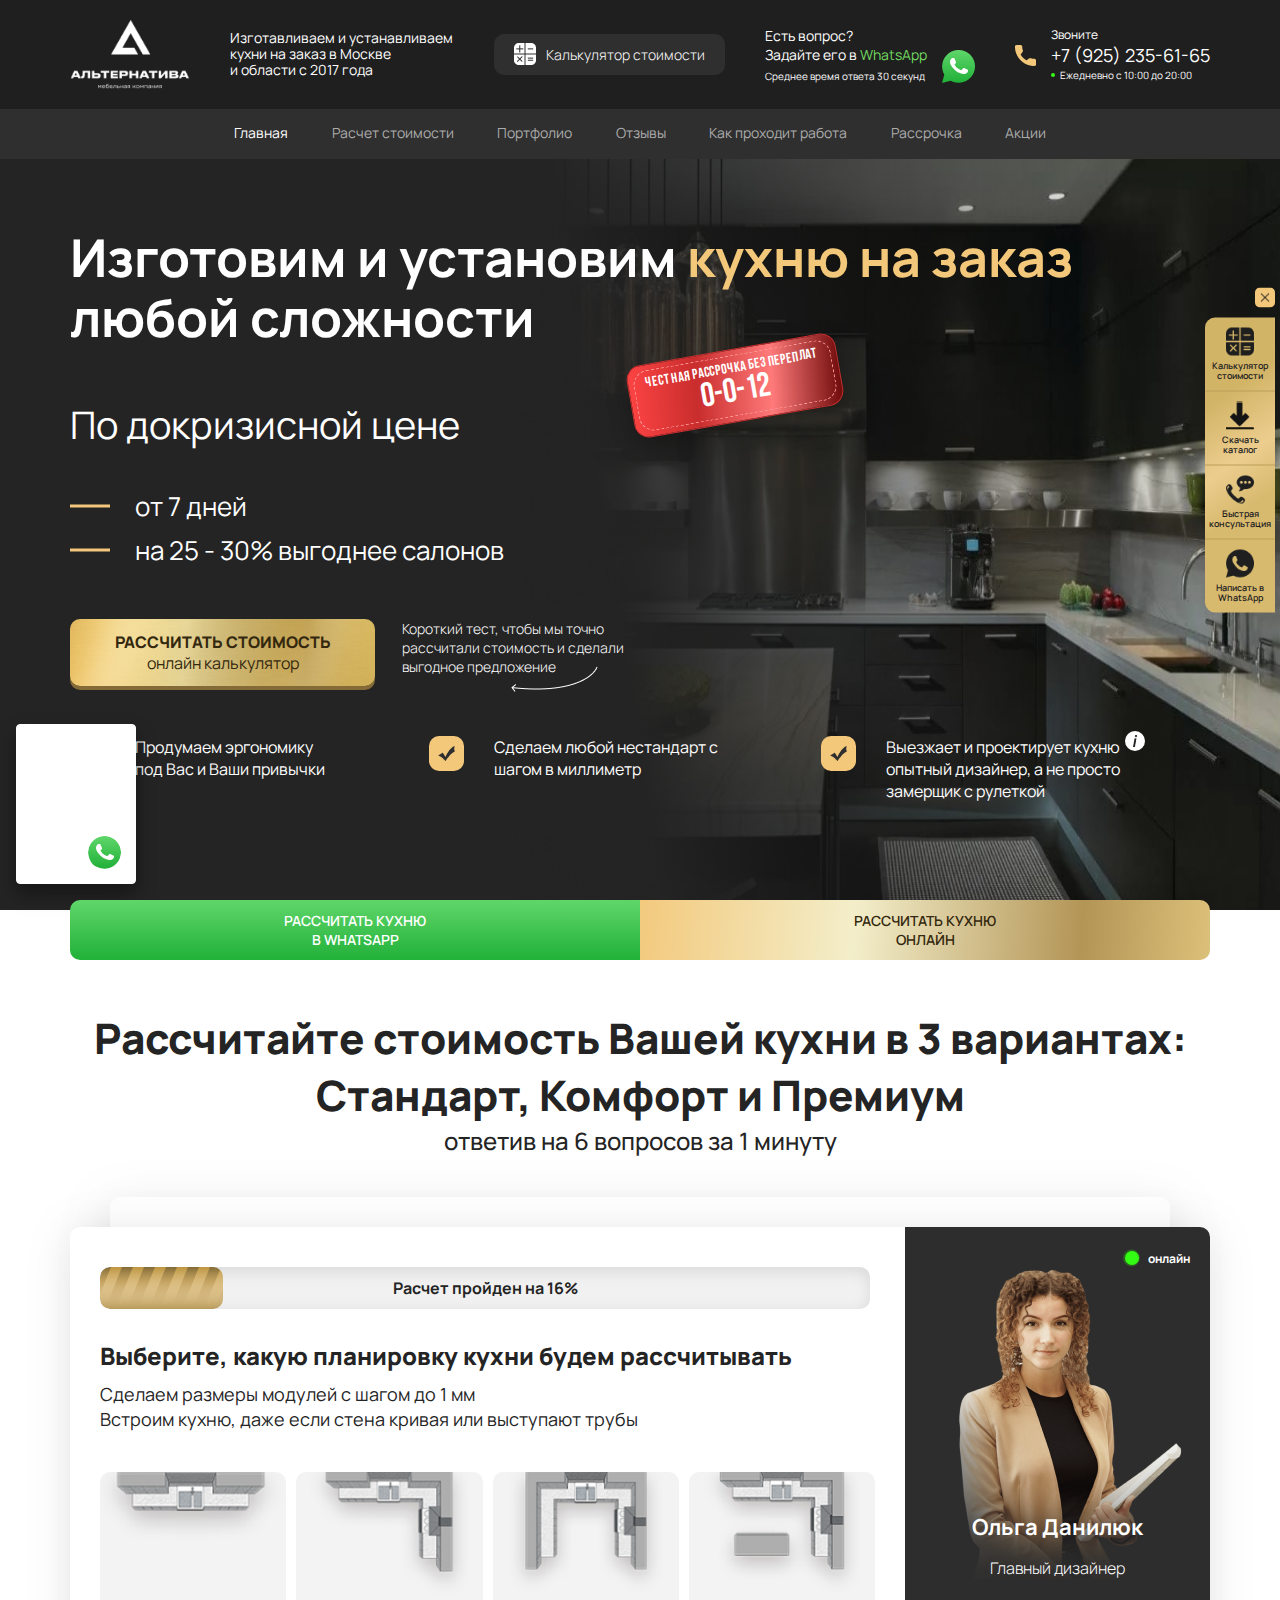
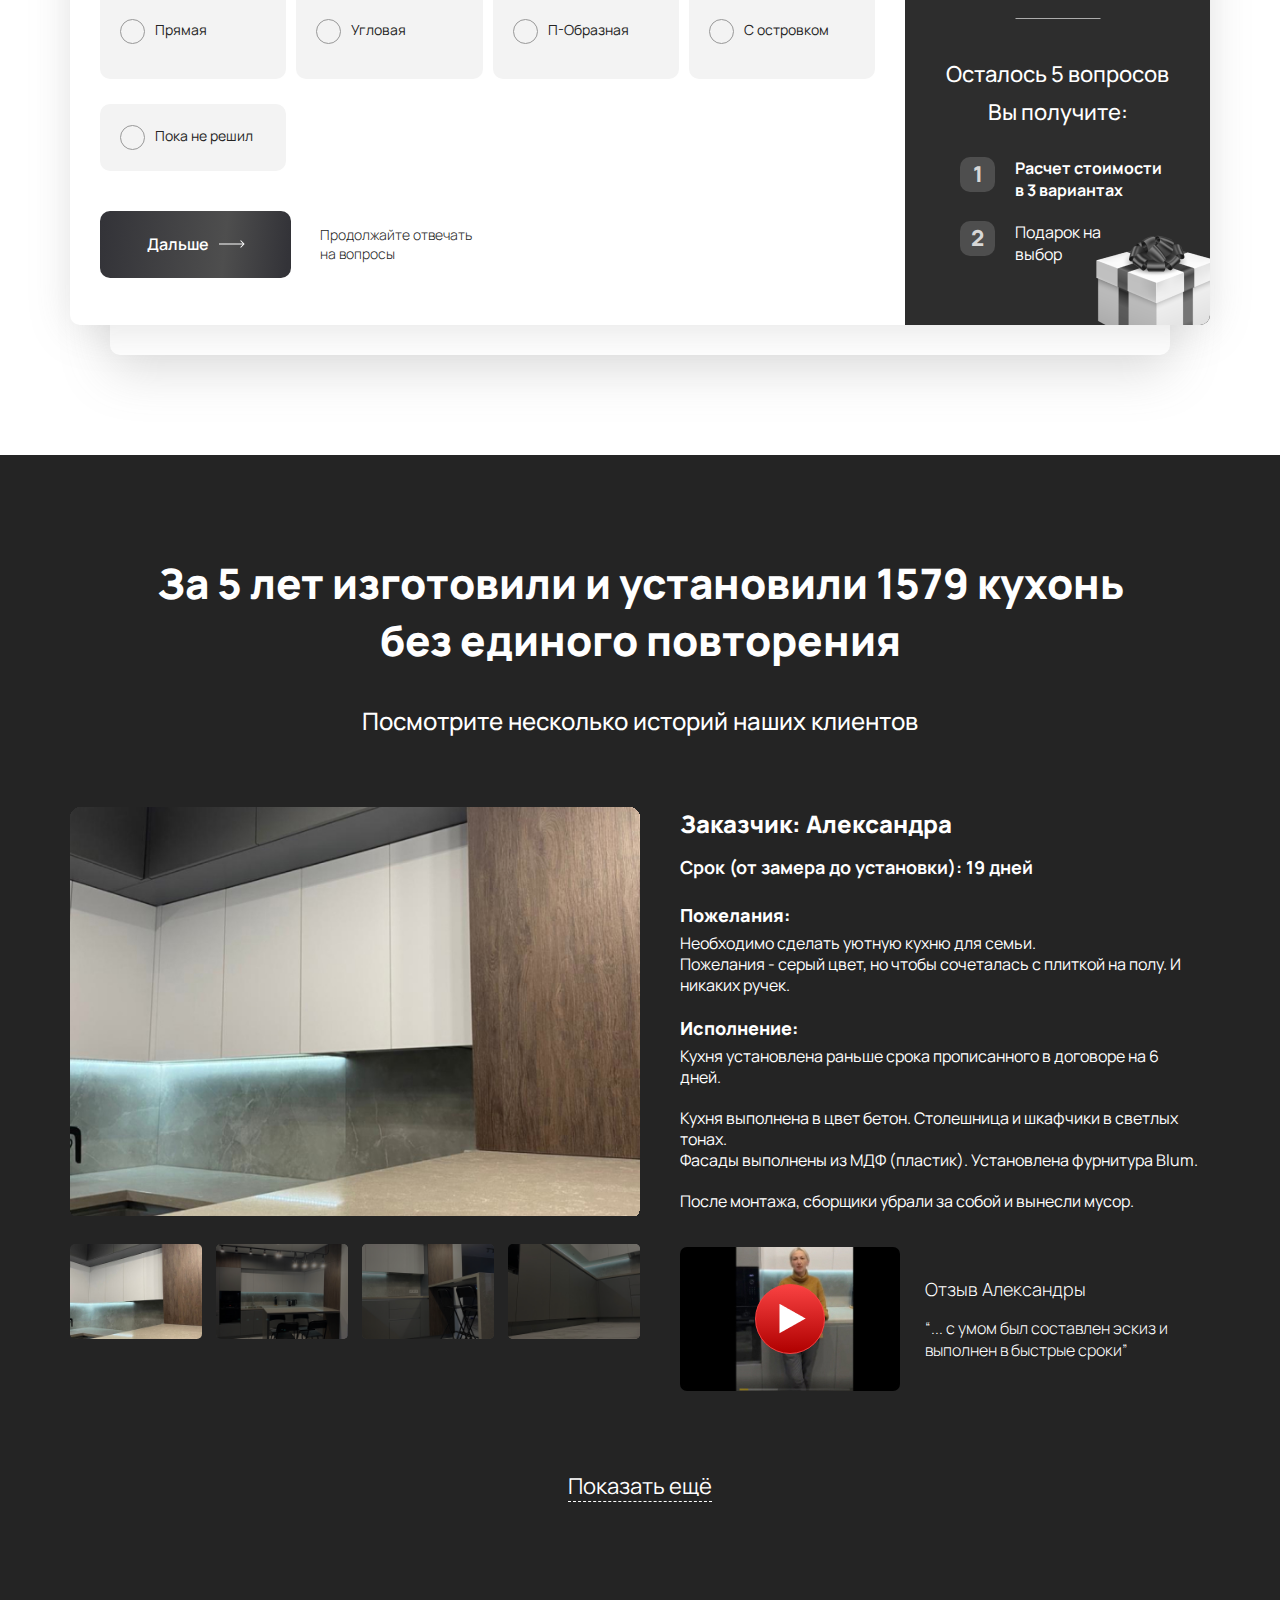
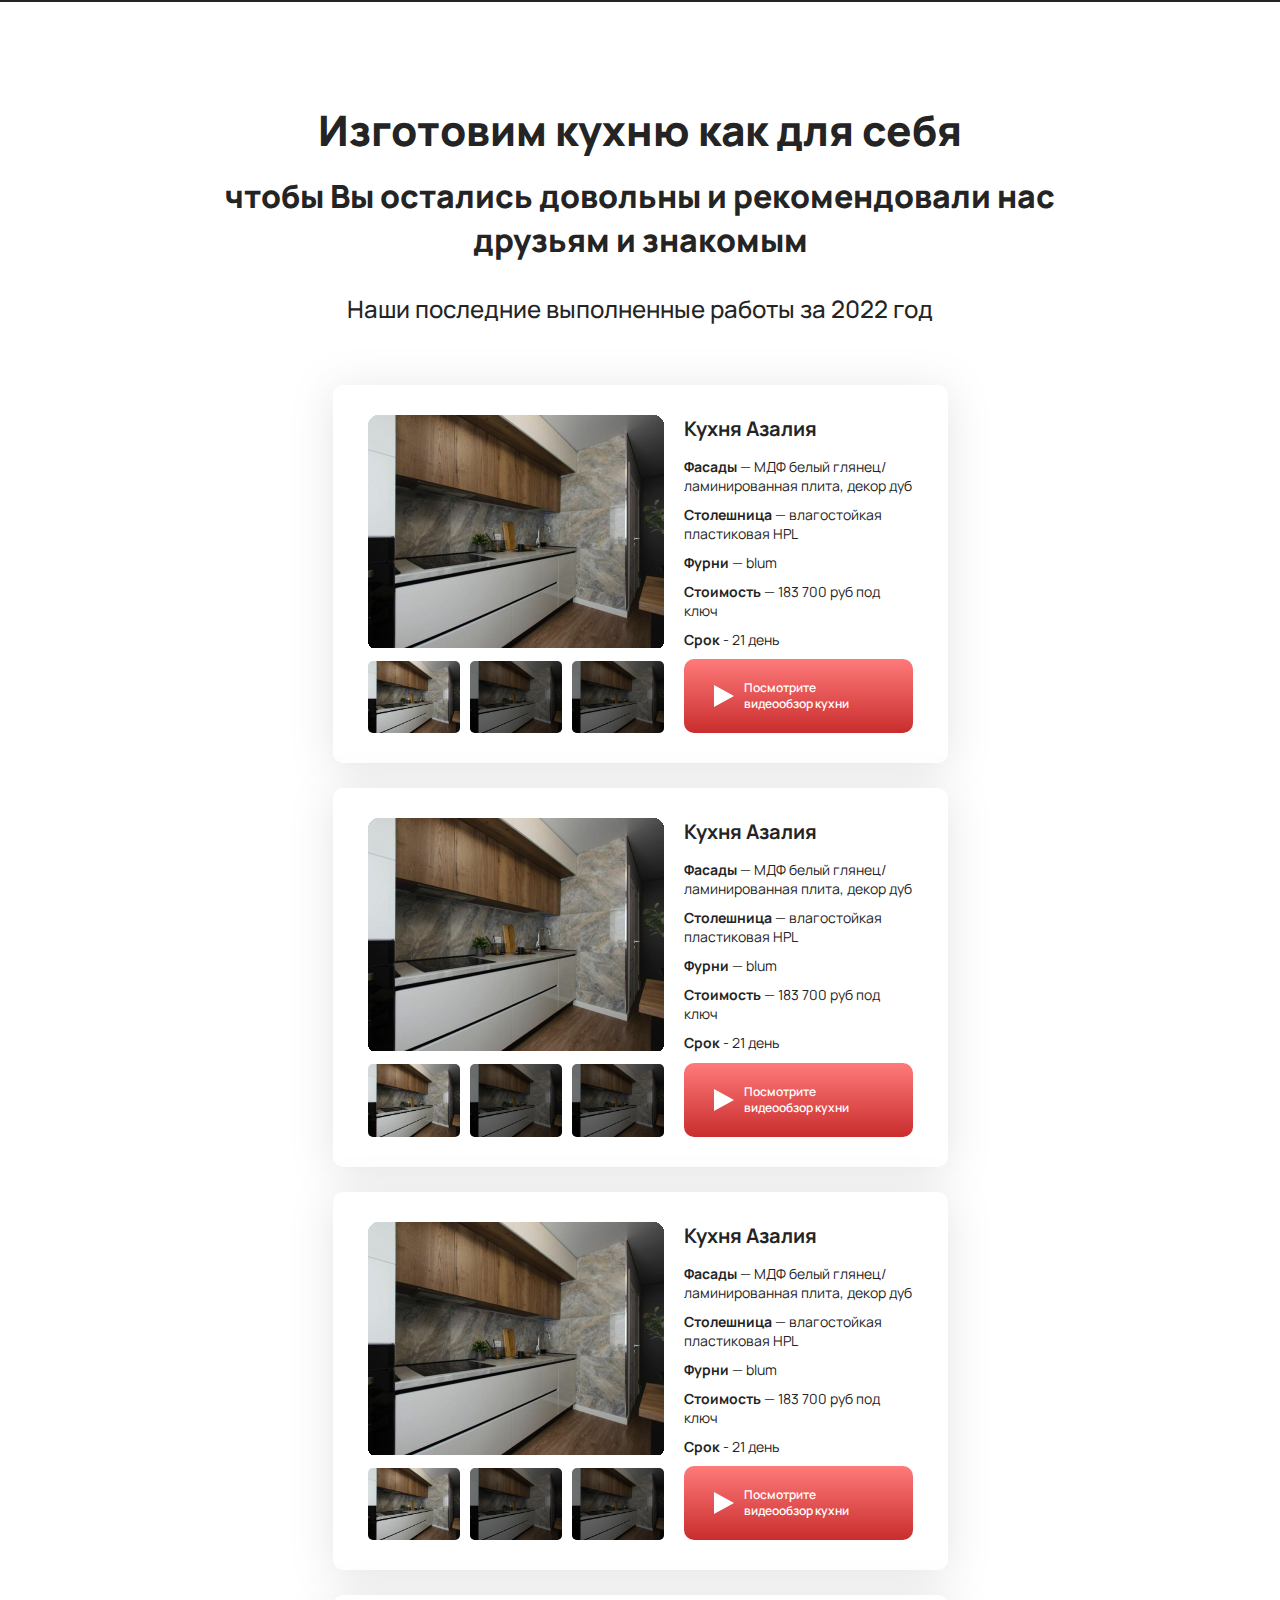
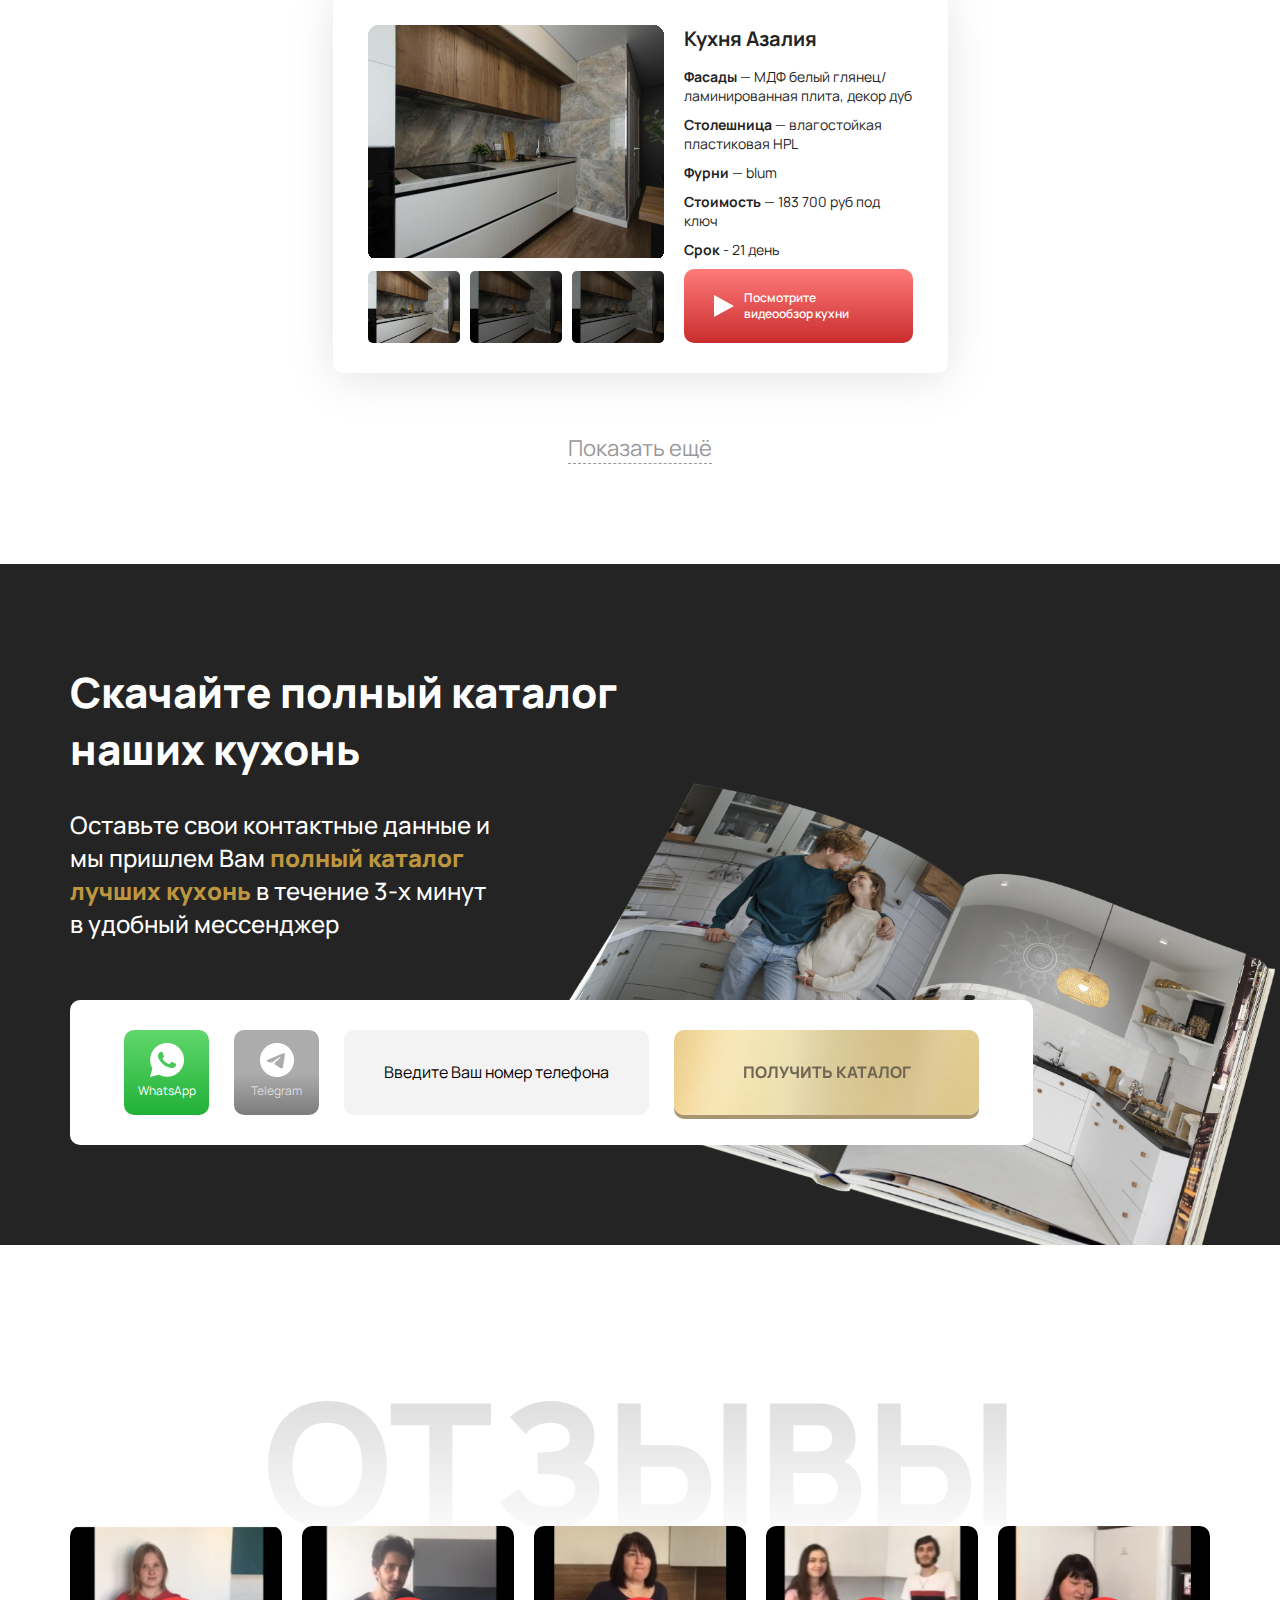
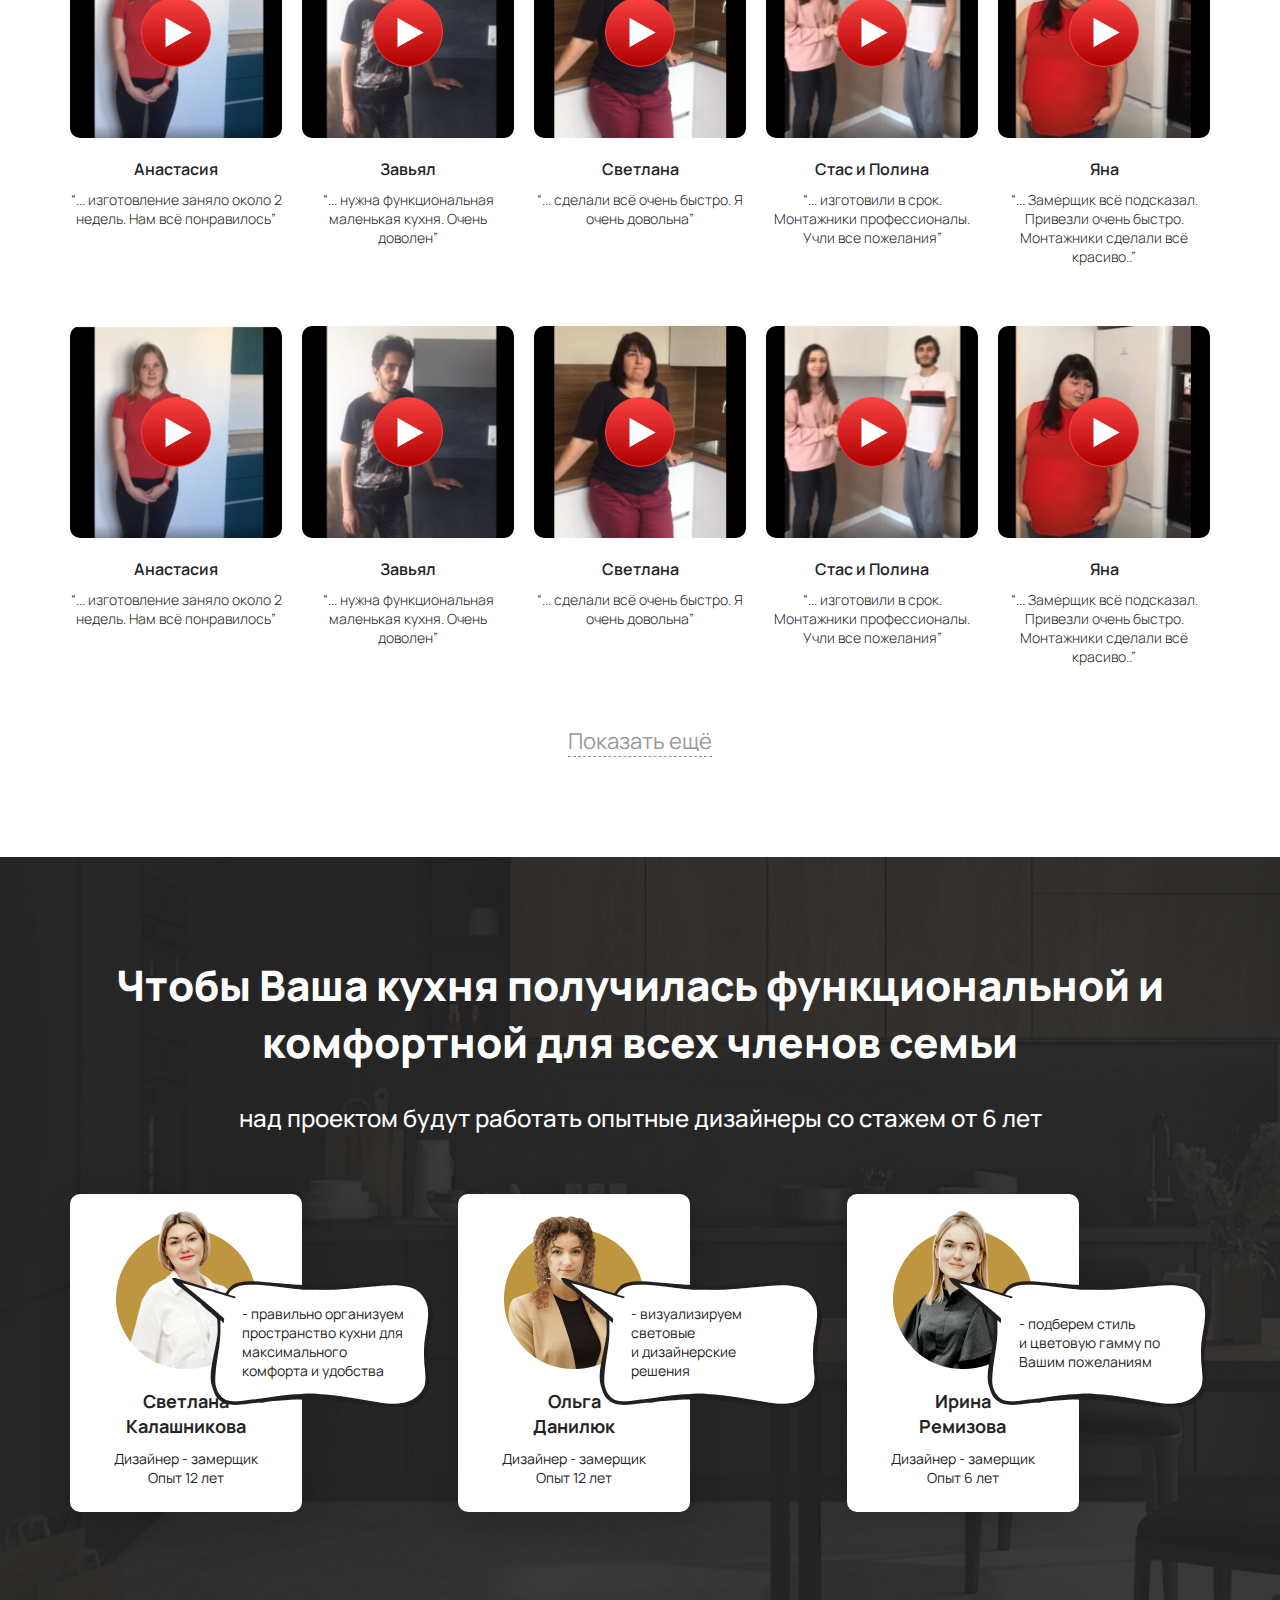
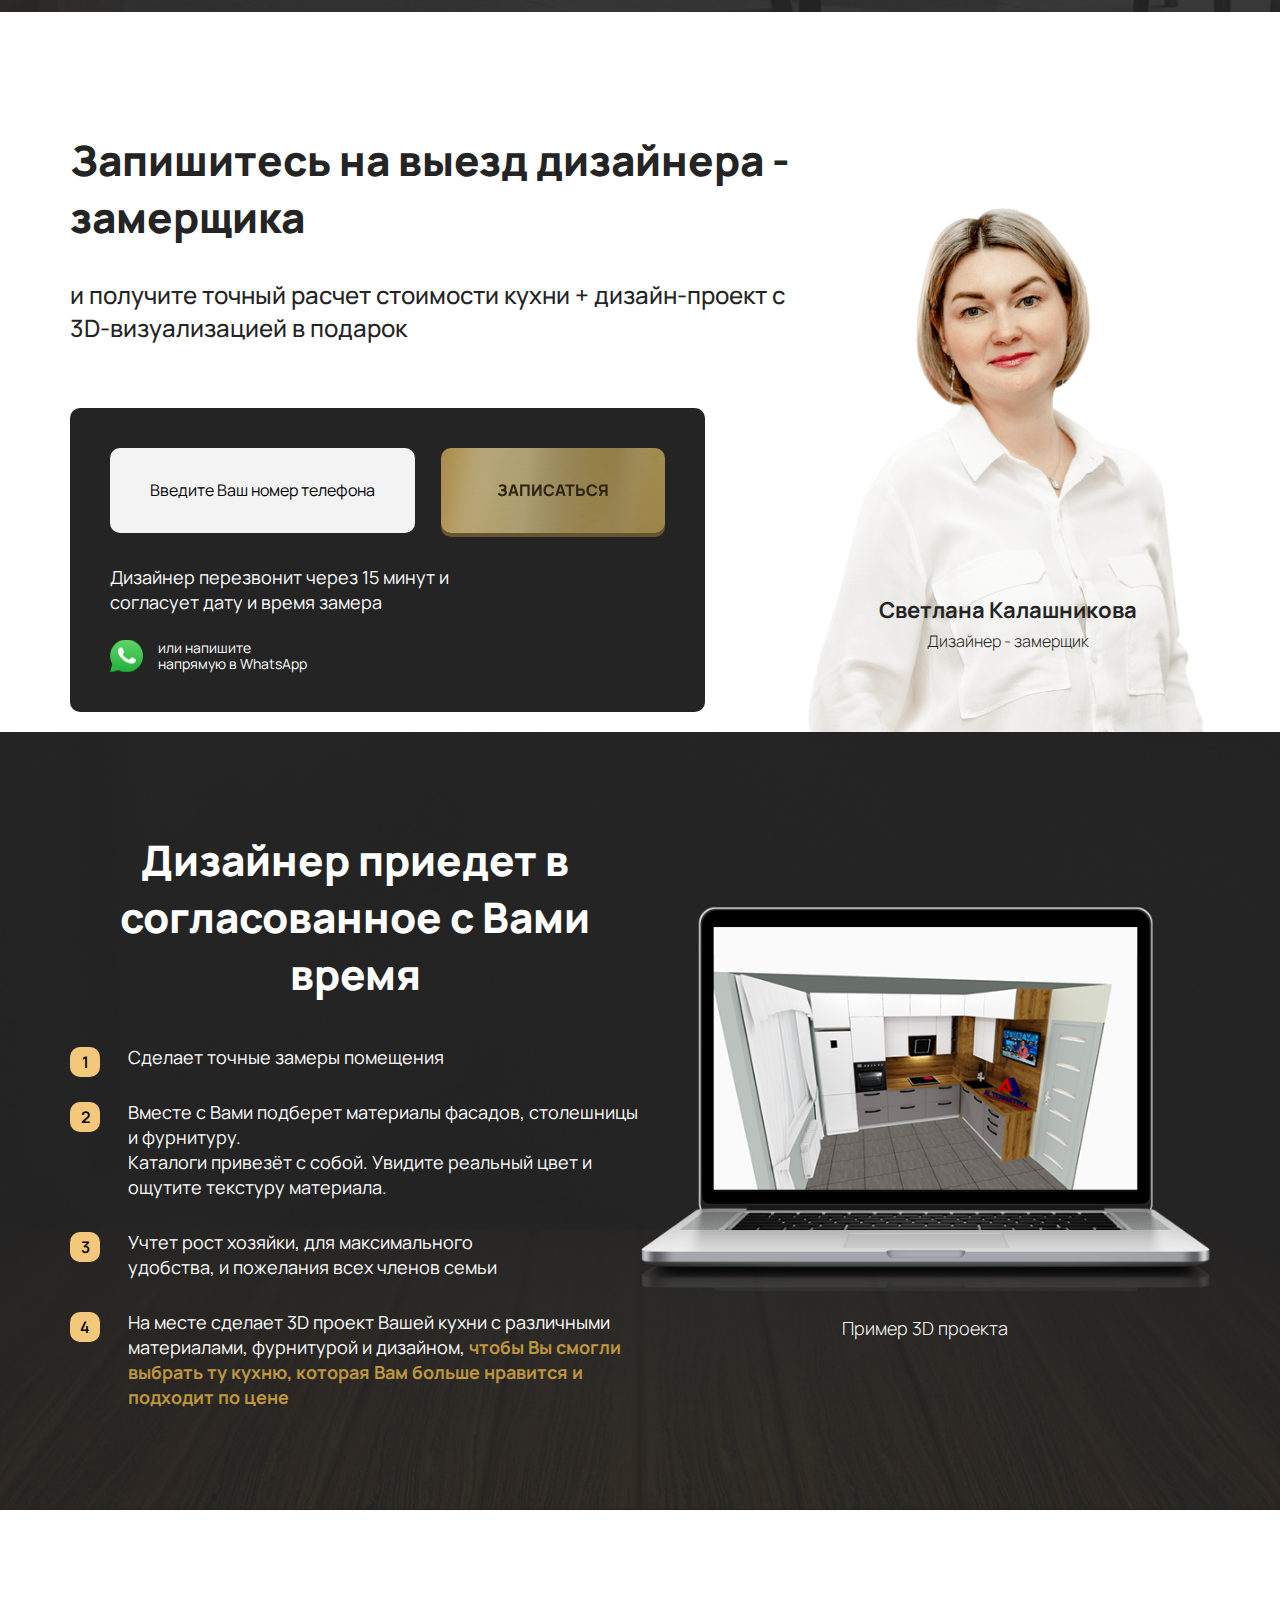
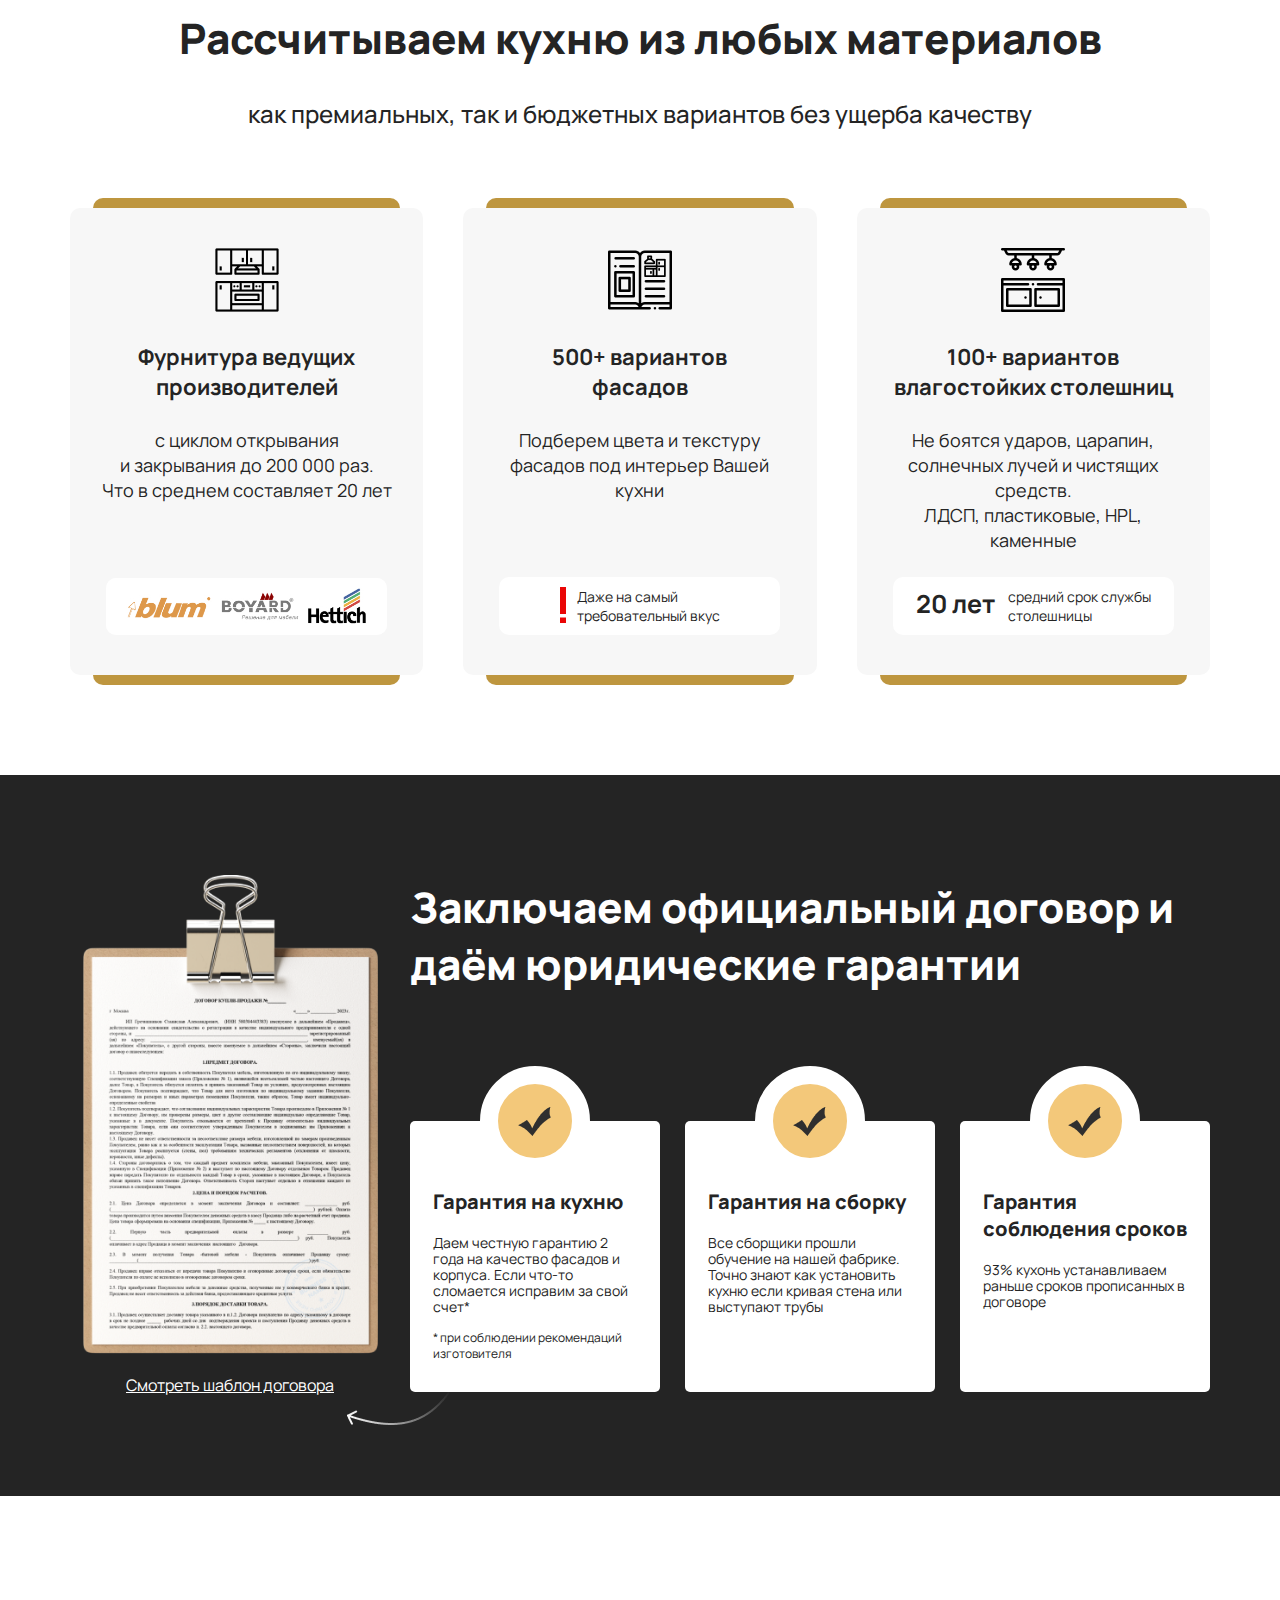
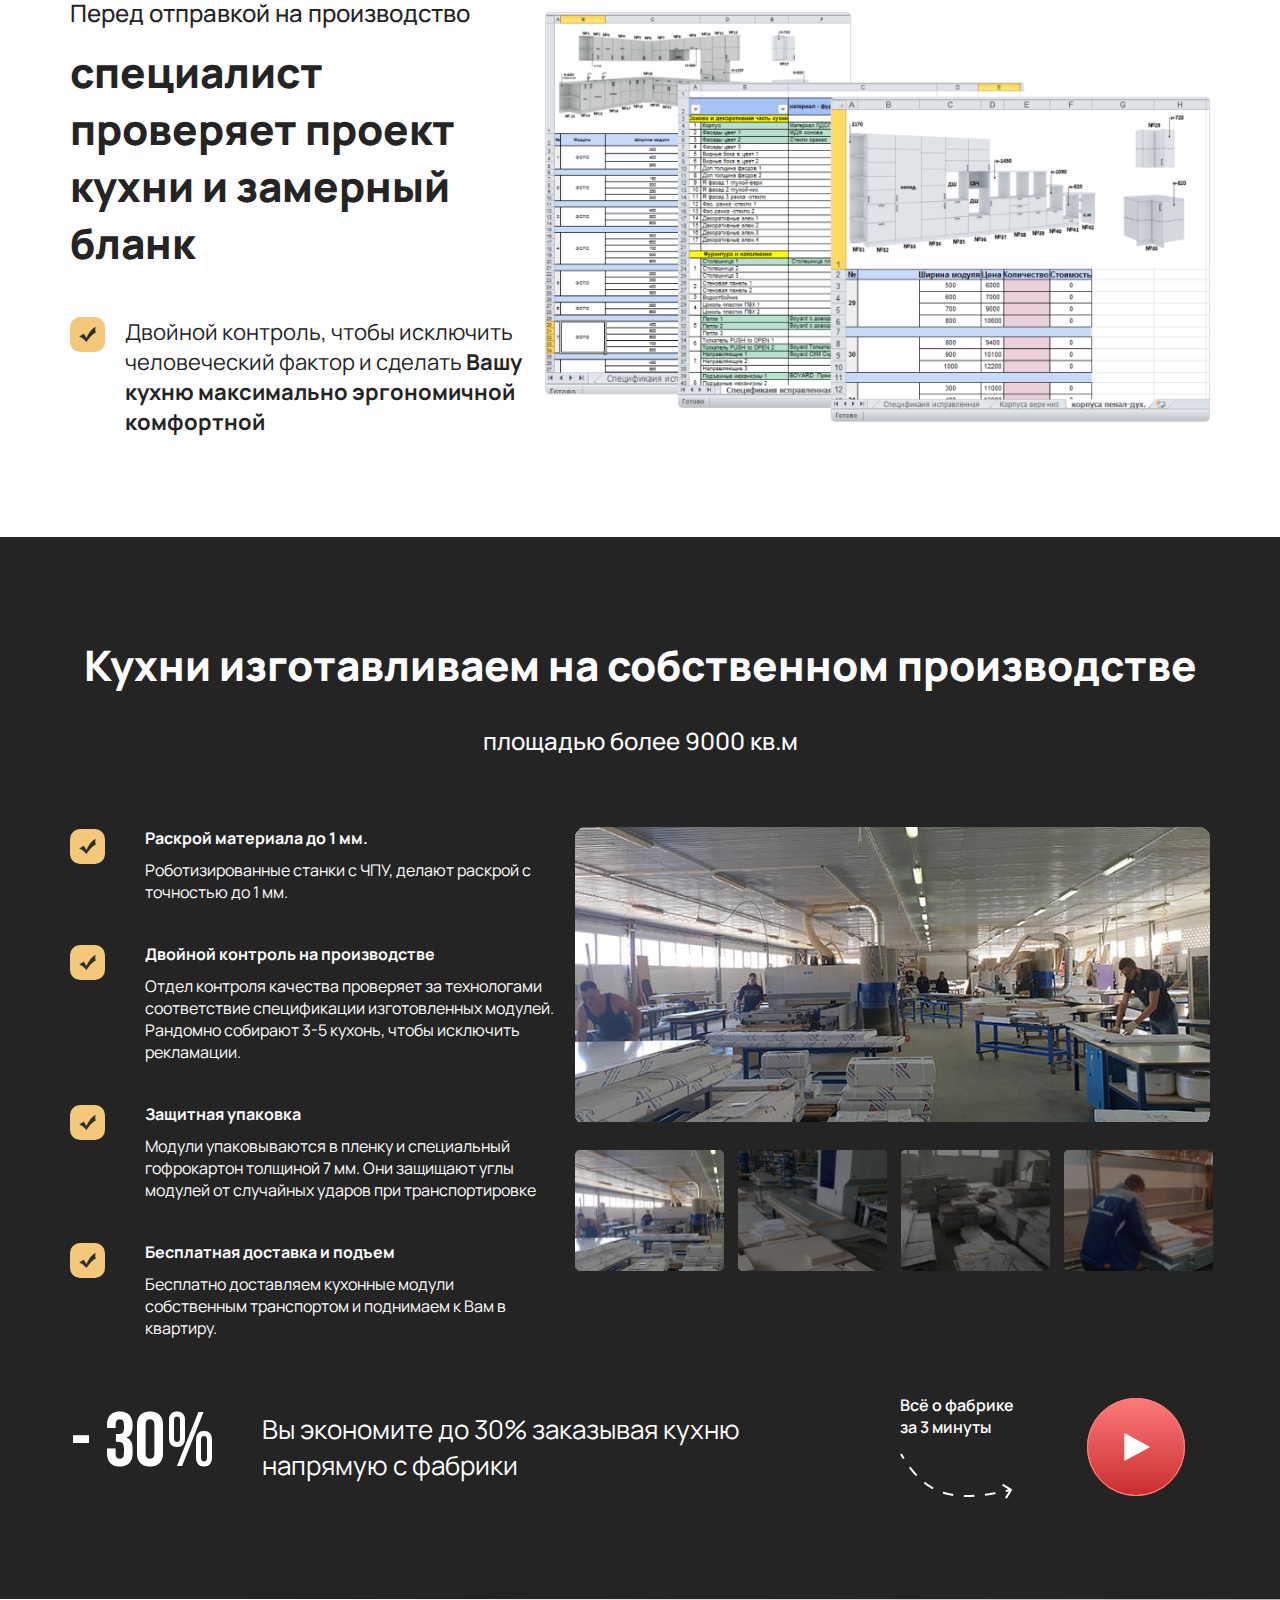
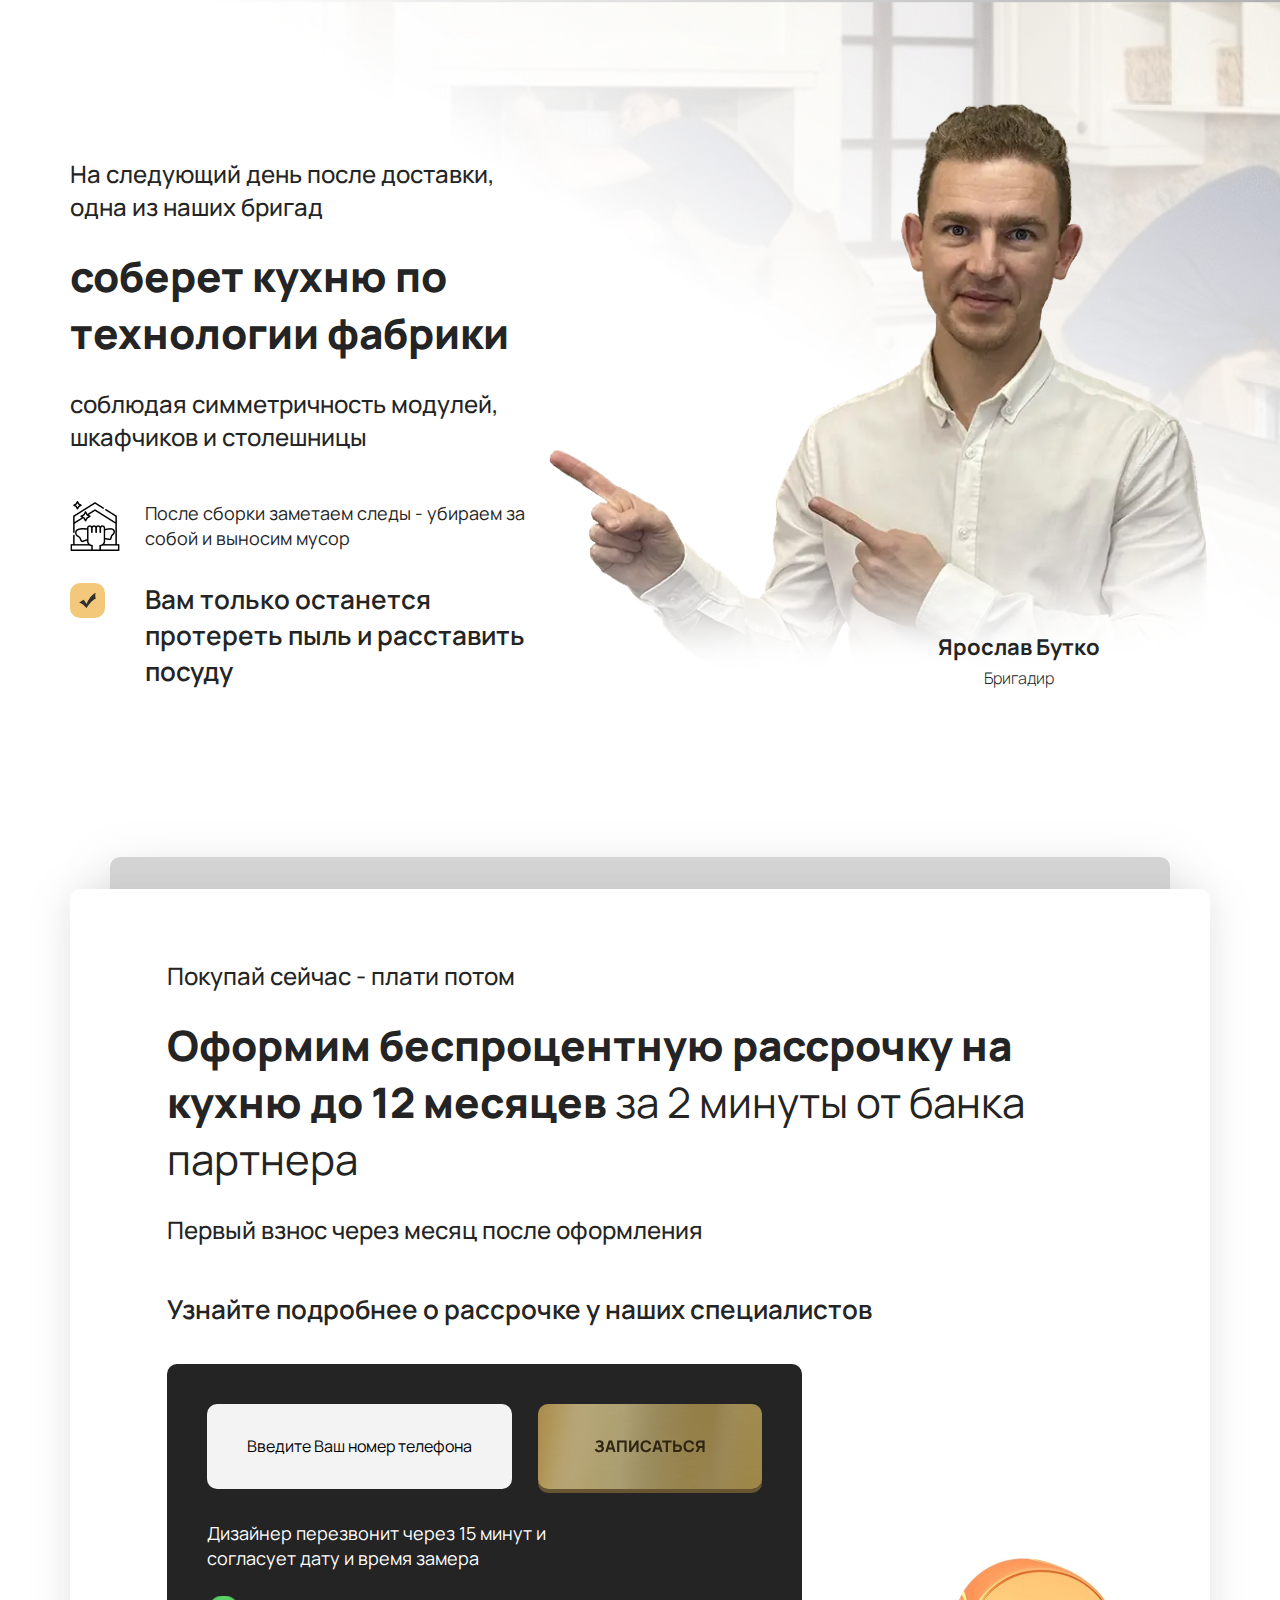
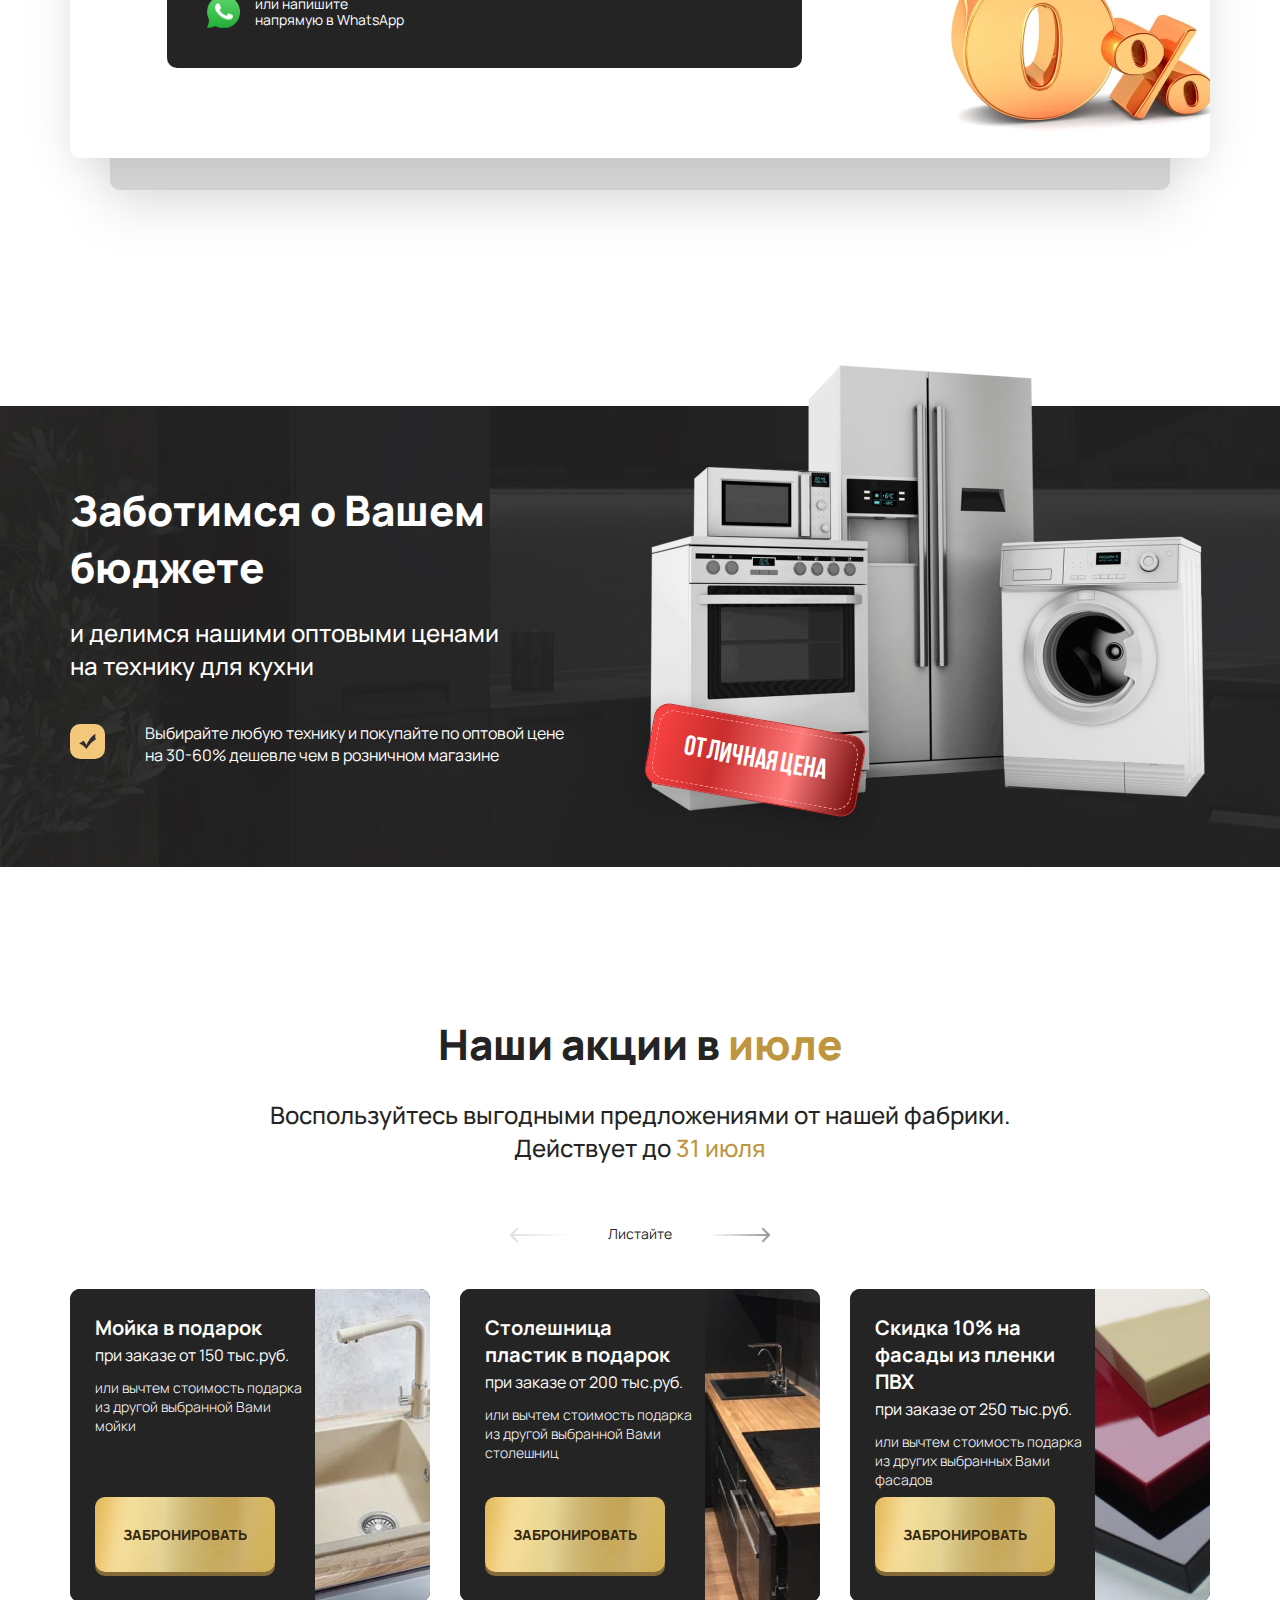
==== index.html @ dcaadc0e "added js-w_btns on mobile" ====
<!DOCTYPE html>
<html lang="en">
<head>
	<meta charset="UTF-8">
	<title>Альтернатива</title>
	<meta name="viewport" content="width=device-width, initial-scale=1.0">
	<link href="https://fonts.googleapis.com/css2?family=Manrope:wght@300;400;500;600;700;800&display=swap" rel="stylesheet">
	<link rel="stylesheet" href="css/fonts.css">
	<link rel="stylesheet" href="css/fancybox.min.css">
	<link rel="stylesheet" href="css/slick.css">
	<link rel="stylesheet" href="css/style.css">
	<link rel="stylesheet" href="css/media.css">
</head>
<body>
	<div class="video">
    <div class="video-countainer">
      <video id="video" loop="loop" autoplay="autoplay" muted="muted" playsinline="" preload="auto" controlslist="nodownload" disablepictureinpicture="" src="video/video.mp4">
        <source src="video/video.mp4" type="video/mp4">
      </video>
      <div class="video-close"></div>
      <div class="video-close-always"></div>
      <a href="https://api.whatsapp.com/send?phone=+79252356165&text=Здравствуйте, хочу узнать стоимость кухни и получить дизайн-проект" class="video_link" target="_blank">задать вопрос в whatsApp</a>
    </div>
	</div>
	<div class="widget">
		<div class="widget_close"></div>
		<div class="widget_in">
			<a href="#quiz" class="widget_item widget_item__quiz scroll">
				<i class="widget_ic"></i>
				<span class="widget_txt">Калькулятор стоимости</span>
			</a>
			<a href="#catalog" class="widget_item widget_item__catalog scroll" target="_blank">
				<i class="widget_ic"></i>
				<span class="widget_txt">Скачать каталог</span>
			</a>
			<a href="#form_callback" class="widget_item widget_item__callback" data-fancybox>
				<i class="widget_ic"></i>
				<span class="widget_txt">Быстрая консультация</span>
			</a>
			<a href="https://api.whatsapp.com/send?phone=+79252356165&text=Здравствуйте, хочу узнать стоимость кухни и получить дизайн-проект" class="widget_item widget_item__wa" target="_blank">
				<i class="widget_ic"></i>
				<span class="widget_txt">Написать в WhatsApp</span>
			</a>
		</div>
	</div>
	<div class="w_btns">
		<div class="container">
			<div class="w_btns-in">
				<div class="w_btn w_btn__wa">
					<a href="https://api.whatsapp.com/send?phone=+79252356165&text=Здравствуйте, хочу узнать стоимость кухни и получить дизайн-проект" class="" target="_blank">РАССЧИТАТЬ КУХНЮ <br> В WHATSAPP</a>
				</div>
				<div class="w_btn w_btn__quiz">
					<a href="#quiz" class="scroll">РАССЧИТАТЬ КУХНЮ <br>ОНЛАЙН</a>
				</div>
			</div>
		</div>
	</div>

	<header>
		<div class="head_top-wrap">
			<div class="container">
				<div class="head_top">
					<div class="logo">
						<img class="logo_big" src="img/logo.png" alt="">
						<img class="logo_sm" src="img/logo-min.png" alt="">
					</div>
					<p class="head_desc">Изготавливаем и устанавливаем <br> кухни на заказ в Москве<br>и области с 2017 года</p>
					<a href="#quiz" class="head_link scroll">
						<span>Калькулятор стоимости</span>
					</a>
					<div class="head_wa">
						<a href="https://api.whatsapp.com/send?phone=+79252356165&text=Здравствуйте, хочу узнать стоимость кухни и получить дизайн-проект" class="foot_link" target="_blank">
							<p>Есть вопрос? <br>Задайте его в <span class="green">WhatsApp</span></p>
							<span class="foot_link-desc">Среднее время ответа 30 секунд</span>
						</a>
					</div>
					<div class="head_tel">
						<span class="head_tel-title">Звоните</span>
						<a href="tel:+79252356165" class="head_tel-link">+7 (925) 235-61-65</a>
						<p class="head_tel-txt">Ежедневно с 10:00 до 20:00</p>
					</div>
				</div>
			</div>
		</div>
		<div class="head_bot-wrap">
			<div class="container">
				<nav class="nav">
					<ul class="menu">
						<li class="menu_item">
							<a href="#main" class="menu_link scroll active">Главная</a>
						</li>
						<li class="menu_item">
							<a href="#quiz" class="menu_link scroll">Расчет стоимости</a>
						</li>
						<li class="menu_item">
							<a href="#port" class="menu_link scroll">Портфолио</a>
						</li>
						<li class="menu_item">
							<a href="#revs" class="menu_link scroll">Отзывы</a>
						</li>
						<li class="menu_item">
							<a href="#work" class="menu_link scroll">Как проходит работа</a>
						</li>
						<li class="menu_item">
							<a href="#pay" class="menu_link scroll">Рассрочка</a>
						</li>
						<li class="menu_item">
							<a href="#sale" class="menu_link scroll">Акции</a>
						</li>
					</ul>
				</nav>
			</div>
		</div>
	</header>

	<div class="h_mob-wrap">
		<div class="h_mob h_mob-main-wrap">
			<div class="container">
				<div class="h_mob-main">
					<div class="logo">
						<img src="img/logo-min.png" alt="">
					</div>
					<div class="h_links">
						<a href="https://api.whatsapp.com/send?phone=+79252356165&text=Здравствуйте, хочу узнать стоимость кухни и получить дизайн-проект" class="h_link h_link__wa" target="_blank">
							<span>Написать</span>
							<i></i>
						</a>
						<a href="tel:+79252356165" class="h_link h_link__tel">
							<span>Позвонить</span>
							<i></i>
						</a>
					</div>
					<button class="h_button h_button__open"></button>
				</div>
			</div>
		</div>
		<div class="h_mob h_mob-add-wrap">
			<div class="container">
				<div class="h_mob-add">
					<div class="h_mob-top">
						<div class="logo">
							<img src="img/logo-min.png" alt="">
						</div>
						<p class="h_mob-desc">Изготавливаем и устанавливаем кухни на заказ в Москве и области с 2017 г.</p>
						<button class="h_button h_button__close"></button>
					</div>
					<div class="h_mob-bot">
						<div class="h_links">
							<a href="https://api.whatsapp.com/send?phone=+79252356165&text=Здравствуйте, хочу узнать стоимость кухни и получить дизайн-проект" class="h_link h_link__wa" target="_blank">
								<span>Написать</span>
								<i></i>
							</a>
							<a href="tel:+79252356165" class="h_link h_link__tel">
								<span>Позвонить</span>
								<i></i>
							</a>
							<a href="#form_callback" class="h_link h_link__call" target="_blank" data-fancybox>
								<span>Быстрая <br>консультация</span>
							</a>
						</div>
					</div>
				</div>
			</div>
		</div>
	</div>

	<section class="main">
		<div class="container">
			<h1 id="main">Изготовим и установим <span>кухню на заказ </span> любой сложности</h1>
			<p class="main_desc">
				<span>По докризисной цене </span>
				<span class="main_tag">
					<span class="main_tag-in">
						<span>Честная рассрочка без переплат </span>
						<span class="main_tag-num">0-0-12</span>
					</span>
				</span>
			</p>
			<div class="main_info">
				<span>от 7 дней</span>
				<span>на 25 - 30% выгоднее салонов</span>
			</div>
			<div class="main_btns">
				<div class="main_btn">
					<a href="#quiz" class="btn scroll">
						<span class="btn_big">рассчитать стоимость</span>
						<span class="btn_sm">онлайн калькулятор</span>
					</a>
				</div>
				<span class="main_btn-desc">Короткий тест, чтобы мы точно рассчитали стоимость и сделали выгодное предложение</span>
			</div>
			<div class="main_items">
				<span class="main_item">Продумаем эргономику <br> под Вас и Ваши привычки</span>
				<span class="main_item">Сделаем любой нестандарт с <br> шагом в миллиметр</span>
				<span class="main_item">Выезжает и проектирует кухню <br> опытный дизайнер, а не просто <br> замерщик с рулеткой 
					<i class="main_item__i">
						<p>В 92% случаев кухни делаются с косяками из-за того, что замерщик и дизайнер это разные люди.<br><br>Для того, чтобы недопустить таких ситуаций, в нашей компании к Вам выезжает Дизайнер. Он же произведет замеры и будет рисовать Ваш проект. <br><br>Условия выезда дизайнера на замер: выезд дизайнера 500 рублей и выезжаем до 60 км от МКАД</p>
					</i>
				</span>
			</div>
		</div>
	</section>

	<section class="section quiz-block">
		<div class="container">
			<div class="quiz-wrap">
			  <div class="sec_title">Рассчитайте стоимость Вашей кухни в 3 вариантах: <br> Стандарт, Комфорт и Премиум</div>
				<div class="sec_desc">ответив на 6 вопросов за 1 минуту</div>
				<form class="form form_quiz">
					<div class="quiz_shadow">
						<div class="quiz_in" id="quiz">
							<div class="quiz_tab">
								<span class="quiz_tab-txt">Расчет пройден на <span class="quiz_tab-percent">16</span>%</span>
								<div class="quiz_tab-load"></div>
							</div>
							<div class="quiz_body">
								<div class="quiz quiz-1">
									<div class="quiz_main">
										<div class="quiz_title">Выберите, какую планировку кухни будем рассчитывать</div>
										<div class="quiz_desc">Сделаем размеры модулей с шагом до 1 мм <br>Встроим кухню, даже если стена кривая или выступают трубы </div>
										<div class="quiz_items">
											<div class="quiz_item">
												<div class="quiz_top">
													<div class="quiz_img">
														<img src="img/quiz/1-1.png" alt="">
													</div>
												</div>
												<label class="quiz_label">
													<input type="radio" name="Планировка" value="Прямая" class="rad">
													<span class="quiz_name-wrap">
														<span class="quiz_name">Прямая</span>
													</span>
												</label>
											</div>
											<div class="quiz_item">
												<div class="quiz_top">
													<div class="quiz_img">
														<img src="img/quiz/1-2.png" alt="">
													</div>
												</div>
												<label class="quiz_label">
													<input type="radio" name="Планировка" value="Угловая" class="rad">
													<span class="quiz_name-wrap">
														<span class="quiz_name">Угловая</span>
													</span>
												</label>
											</div>
											<div class="quiz_item">
												<div class="quiz_top">
													<div class="quiz_img">
														<img src="img/quiz/1-3.png" alt="">
													</div>
												</div>
												<label class="quiz_label">
													<input type="radio" name="Планировка" value="П-Образная" class="rad">
													<span class="quiz_name-wrap">
														<span class="quiz_name">П-Образная</span>
													</span>
												</label>
											</div>
											<div class="quiz_item">
												<div class="quiz_top">
													<div class="quiz_img">
														<img src="img/quiz/1-4.png" alt="">
													</div>
												</div>
												<label class="quiz_label">
													<input type="radio" name="Планировка" value="С островком" class="rad">
													<span class="quiz_name-wrap">
														<span class="quiz_name">С островком</span>
													</span>
												</label>
											</div>
											<div class="quiz_item quiz_item__sm">
												<label class="quiz_label">
													<input type="radio" name="Планировка" value="Пока не решил" class="rad">
													<span class="quiz_name-wrap">
														<span class="quiz_name">Пока не решил</span>
													</span>
												</label>
											</div>
										</div>
										<div class="quiz_btns">
											<div class="quiz_btn-wrap">
												<button class="quiz_btn__next quiz_btn" type="button">
													<span>Дальше</span>
												</button>
											</div>
											<p class="quiz_btn-txt">Продолжайте отвечать на вопросы</p>
										</div>
									</div>
									<div class="quiz_side">
										<div class="quiz_side-in">
											<div class="quiz_side-status">
												<span>онлайн</span>
											</div>
											<div class="quiz_side-img">
												<img src="img/quiz_img.png" alt="">
												<div class="quiz_img-name">
													<b>Ольга Данилюк</b>
													<span>Главный дизайнер </span>
												</div>
											</div>
											<p class="quiz_side-title">Осталось 5 вопросов</p>
											<p class="quiz_side-title">Вы получите:</p>
											<ul class="quiz_side-list">
												<li><b>Расчет стоимости <br> в 3 вариантах</b></li>
												<li>Подарок на <br> выбор</li>
											</ul>
										</div>
									</div>
								</div>
								<div class="quiz quiz-2">
									<div class="quiz_main">
										<div class="quiz_title">Какой стиль кухни Вам нравится?</div>
										<div class="quiz_desc">Дизайнер рассчитает стоимость кухни в выбранном Вами стиле</div>
										<div class="quiz_items">
											<div class="quiz_item">
												<div class="quiz_top">
													<a class="quiz_img" href="img/quiz/2-1-big.jpg" data-fancybox>
														<img src="img/quiz/2-1.jpg" alt="">
													</a>
												</div>
												<label class="quiz_label">
													<input type="radio" name="Стиль кухни" value="Минимализм" class="rad">
													<span class="quiz_name-wrap">
														<span class="quiz_name">Минимализм</span>
													</span>
												</label>
											</div>
											<div class="quiz_item">
												<div class="quiz_top">
													<a class="quiz_img" href="img/quiz/2-2-big.jpg" data-fancybox>
														<img src="img/quiz/2-2.jpg" alt="">
													</a>
												</div>
												<label class="quiz_label">
													<input type="radio" name="Стиль кухни" value="Скандинавский" class="rad">
													<span class="quiz_name-wrap">
														<span class="quiz_name">Скандинавский</span>
													</span>
												</label>
											</div>
											<div class="quiz_item">
												<div class="quiz_top">
													<a class="quiz_img" href="img/quiz/2-3-big.jpg" data-fancybox>
														<img src="img/quiz/2-3.jpg" alt="">
													</a>
												</div>
												<label class="quiz_label">
													<input type="radio" name="Стиль кухни" value="Лофт" class="rad">
													<span class="quiz_name-wrap">
														<span class="quiz_name">Лофт</span>
													</span>
												</label>
											</div>
											<div class="quiz_item">
												<div class="quiz_top">
													<a class="quiz_img" href="img/quiz/2-4-jpg.jpg" data-fancybox>
														<img src="img/quiz/2-4.jpg" alt="">
													</a>
												</div>
												<label class="quiz_label">
													<input type="radio" name="Стиль кухни" value="Прованс" class="rad">
													<span class="quiz_name-wrap">
														<span class="quiz_name">Прованс</span>
													</span>
												</label>
											</div>
											<div class="quiz_item">
												<div class="quiz_top">
													<a class="quiz_img" href="img/quiz/2-5-big.jpg" data-fancybox>
														<img src="img/quiz/2-5.jpg" alt="">
													</a>
												</div>
												<label class="quiz_label">
													<input type="radio" name="Стиль кухни" value="Модерн" class="rad">
													<span class="quiz_name-wrap">
														<span class="quiz_name">Модерн</span>
													</span>
												</label>
											</div>
											<div class="quiz_item">
												<div class="quiz_top">
													<a class="quiz_img" href="img/quiz/2-6-big.jpg" data-fancybox>
														<img src="img/quiz/2-6.jpg" alt="">
													</a>
												</div>
												<label class="quiz_label">
													<input type="radio" name="Стиль кухни" value="Хай-тек" class="rad">
													<span class="quiz_name-wrap">
														<span class="quiz_name">Хай-тек</span>
													</span>
												</label>
											</div>
											<div class="quiz_item quiz_item__sm">
												<label class="quiz_label">
													<input type="radio" name="Стиль кухни" value="Пока не решил" class="rad">
													<span class="quiz_name-wrap">
														<span class="quiz_name">Пока не решил</span>
													</span>
												</label>
											</div>
										</div>
										<div class="quiz_btns">
											<div class="quiz_btn-wrap">
												<button class="quiz_btn__prev quiz_btn" type="button"><span>Назад</span></button>
											</div>
											<div class="quiz_btn-wrap">
												<button class="quiz_btn__next quiz_btn" type="button">
													<span>Дальше</span>
												</button>
											</div>
											<p class="quiz_btn-txt">Продолжайте отвечать на вопросы</p>
										</div>
									</div>
									<div class="quiz_side">
										<div class="quiz_side-in">
											<div class="quiz_side-status">
												<span>онлайн</span>
											</div>
											<div class="quiz_side-img">
												<img src="img/quiz_img.png" alt="">
												<div class="quiz_img-name">
													<b>Ольга Данилюк</b>
													<span>Главный дизайнер </span>
												</div>
											</div>
											<p class="quiz_side-title">Осталось 4 вопроса</p>
											<p class="quiz_side-title">Вы получите:</p>
											<ul class="quiz_side-list">
												<li><b>Расчет стоимости <br> в 3 вариантах</b></li>
												<li>Подарок на <br> выбор</li>
											</ul>
										</div>
									</div>
								</div>
								<div class="quiz quiz-3">
									<div class="quiz_main">
										<div class="quiz_title">Какие цвета Вы хотите использовать в дизайне кухни?</div>
										<div class="quiz_desc">Мы выбрали 6 трендовых цветов для кухни. Если Вам нравится другой цвет, напишите в поле другое. У нас в наличии 497 расцветок фасадов для кухни</div>
										<div class="quiz_items">
											<div class="quiz_item">
												<div class="quiz_top">
													<a class="quiz_img" href="img/quiz/3-1-big.jpg" data-fancybox>
														<img src="img/quiz/3-1.jpg" alt="">
													</a>
												</div>
												<label class="quiz_label">
													<input type="radio" name="Цвет" value="Белый" class="rad">
													<span class="quiz_name-wrap">
														<span class="quiz_name">Белый</span>
														<span class="quiz_name-desc">Хочу больше пространства</span>
													</span>
												</label>
											</div>
											<div class="quiz_item">
												<div class="quiz_top">
													<a class="quiz_img" href="img/quiz/3-2-big.jpg" data-fancybox>
														<img src="img/quiz/3-2.jpg" alt="">
													</a>
												</div>
												<label class="quiz_label">
													<input type="radio" name="Цвет" value="Графитовый" class="rad">
													<span class="quiz_name-wrap">
														<span class="quiz_name">Графитовый</span>
														<span class="quiz_name-desc">Люблю универсальный цвет</span>
													</span>
												</label>
											</div>
											<div class="quiz_item">
												<div class="quiz_top">
													<a class="quiz_img" href="img/quiz/3-3-big.jpg" data-fancybox>
														<img src="img/quiz/3-3.jpg" alt="">
													</a>
												</div>
												<label class="quiz_label">
													<input type="radio" name="Цвет" value="Белый с деревом" class="rad">
													<span class="quiz_name-wrap">
														<span class="quiz_name">Белый с деревом</span>
														<span class="quiz_name-desc">Хочу частичку природы</span>
													</span>
												</label>
											</div>
											<div class="quiz_item">
												<div class="quiz_top">
													<a class="quiz_img" href="img/quiz/3-4-big.jpg" data-fancybox>
														<img src="img/quiz/3-4.jpg" alt="">
													</a>
												</div>
												<label class="quiz_label">
													<input type="radio" name="Цвет" value="Капучино" class="rad">
													<span class="quiz_name-wrap">
														<span class="quiz_name">Капучино</span>
														<span class="quiz_name-desc">Хочу домашнее тепло и уют</span>
													</span>
												</label>
											</div>
											<div class="quiz_item">
												<div class="quiz_top">
													<a class="quiz_img" href="img/quiz/3-5-big.jpg" data-fancybox>
														<img src="img/quiz/3-5.jpg" alt="">
													</a>
												</div>
												<label class="quiz_label">
													<input type="radio" name="Цвет" value="Светло-серый" class="rad">
													<span class="quiz_name-wrap">
														<span class="quiz_name">Светло-серый</span>
														<span class="quiz_name-desc">Люблю спокойствие и покой</span>
													</span>
												</label>
											</div>
											<div class="quiz_item">
												<div class="quiz_top">
													<a class="quiz_img" href="img/quiz/3-6-big.jpg" data-fancybox>
														<img src="img/quiz/3-6.jpg" alt="">
													</a>
												</div>
												<label class="quiz_label">
													<input type="radio" name="Цвет" value="Бетон" class="rad">
													<span class="quiz_name-wrap">
														<span class="quiz_name">Бетон</span>
														<span class="quiz_name-desc">Хочу естественность</span>
													</span>
												</label>
											</div>
											<div class="quiz_item">
												<div class="quiz_top">
													<div class="quiz_img quiz_img__textarea">
														<textarea class="quiz_textarea" name="Цвет" resize="noresize" placeholder="Введите текст"></textarea>
													</div>
												</div>
												<label class="quiz_label">
													<input type="radio" name="Цвет" class="rad" value="Другое">
													<span class="quiz_name-wrap">
														<span class="quiz_name">Другое</span>
														<span class="quiz_name-desc">Напишите свой вариант</span>
													</span>
												</label>
											</div>
											<div class="quiz_item quiz_item__sm">
												<label class="quiz_label">
													<input type="radio" name="Цвет" value="Пока не решил" class="rad">
													<span class="quiz_name-wrap">
														<span class="quiz_name">Пока не решил</span>
													</span>
												</label>
											</div>
										</div>
										<div class="quiz_btns">
											<div class="quiz_btn-wrap">
												<button class="quiz_btn__prev quiz_btn" type="button"><span>Назад</span></button>
											</div>
											<div class="quiz_btn-wrap">
												<button class="quiz_btn__next quiz_btn" type="button">
													<span>Дальше</span>
												</button>
											</div>
											<p class="quiz_btn-txt">Продолжайте отвечать на вопросы</p>
										</div>
									</div>
									<div class="quiz_side">
										<div class="quiz_side-in">
											<div class="quiz_side-status">
												<span>онлайн</span>
											</div>
											<div class="quiz_side-img">
												<img src="img/quiz_img.png" alt="">
												<div class="quiz_img-name">
													<b>Ольга Данилюк</b>
													<span>Главный дизайнер </span>
												</div>
											</div>
											<p class="quiz_side-title">Осталось 3 вопроса</p>
											<p class="quiz_side-title">Вы получите:</p>
											<ul class="quiz_side-list">
												<li><b>Расчет стоимости <br> в 3 вариантах</b></li>
												<li>Подарок на <br> выбор</li>
											</ul>
										</div>
									</div>
								</div>
								<div class="quiz quiz-4">
									<div class="quiz_main">
										<div class="quiz_title">Какие трендовые элементы должны быть в конструкции гарнитура?</div>
										<div class="quiz_desc">Выберите один или несколько вариантов и нажмите кнопку Дальше ↓</div>
										<div class="quiz_items">
											<div class="quiz_item check_block">
												<div class="quiz_top">
													<a class="quiz_img" href="img/quiz/4-1-big.jpg" data-fancybox>
														<img src="img/quiz/4-1.jpg" alt="">
													</a>
												</div>
												<label class="quiz_label">
													<input type="checkbox" name="Элементы[0]" value="Антресоли под потолок" class="check">
													<span class="quiz_name-wrap">
														<span class="quiz_name">Антресоли под потолок</span>
													</span>
												</label>
											</div>
											<div class="quiz_item check_block">
												<div class="quiz_top">
													<a class="quiz_img" href="img/quiz/4-2-big.jpg" data-fancybox>
														<img src="img/quiz/4-2.jpg" alt="">
													</a>
												</div>
												<label class="quiz_label">
													<input type="checkbox" name="Элементы[1]" value="Фасады без ручек" class="check">
													<span class="quiz_name-wrap">
														<span class="quiz_name">Фасады без ручек</span>
													</span>
												</label>
											</div>
											<div class="quiz_item check_block">
												<div class="quiz_top">
													<a class="quiz_img" href="img/quiz/4-3-big.jpg" data-fancybox>
														<img src="img/quiz/4-3.jpg" alt="">
													</a>
												</div>
												<label class="quiz_label">
													<input type="checkbox" name="Элементы[2]" value="Раздвижные дверцы" class="check">
													<span class="quiz_name-wrap">
														<span class="quiz_name">Раздвижные дверцы</span>
													</span>
												</label>
											</div>
											<div class="quiz_item check_block">
												<div class="quiz_top">
													<a class="quiz_img" href="img/quiz/4-4-big.jpg" data-fancybox>
														<img src="img/quiz/4-4.jpg" alt="">
													</a>
												</div>
												<label class="quiz_label">
													<input type="checkbox" name="Элементы[3]" value="Поднимающиеся створки" class="check">
													<span class="quiz_name-wrap">
														<span class="quiz_name">Поднимающиеся створки</span>
													</span>
												</label>
											</div>
											<div class="quiz_item check_block">
												<div class="quiz_top">
													<a class="quiz_img" href="img/quiz/4-5-big.jpg" data-fancybox>
														<img src="img/quiz/4-5.jpg" alt="">
													</a>
												</div>
												<label class="quiz_label">
													<input type="checkbox" name="Элементы[4]" value="Подсветка рабочей зоны" class="check">
													<span class="quiz_name-wrap">
														<span class="quiz_name">Подсветка рабочей зоны</span>
													</span>
												</label>
											</div>
											<div class="quiz_item check_block">
												<div class="quiz_top">
													<a class="quiz_img" href="img/quiz/4-6-big.jpg" data-fancybox>
														<img src="img/quiz/4-6.jpg" alt="">
													</a>
												</div>
												<label class="quiz_label">
													<input type="checkbox" name="Элементы[5]" value="Пространство для хранения" class="check">
													<span class="quiz_name-wrap">
														<span class="quiz_name">Пространство для хранения</span>
													</span>
												</label>
											</div>
											<div class="quiz_item check_block">
												<div class="quiz_top">
													<div class="quiz_img quiz_img__textarea">
														<textarea class="quiz_textarea" resize="noresize" placeholder="Введите текст"></textarea>
													</div>
												</div>
												<label class="quiz_label">
													<input type="checkbox" name="Элементы[6]" value="Другое" class="check">
													<span class="quiz_name-wrap">
														<span class="quiz_name">Другое</span>
														<span class="quiz_name-desc">Напишите свой вариант</span>
													</span>
												</label>
											</div>
											<div class="quiz_item quiz_item__sm">
												<label class="quiz_label">
													<input type="checkbox" name="Элементы[7]" value="Пока не решил" class="check">
													<span class="quiz_name-wrap">
														<span class="quiz_name">Пока не решил</span>
													</span>
												</label>
											</div>
										</div>
										<div class="quiz_btns">
											<div class="quiz_btn-wrap">
												<button class="quiz_btn__prev quiz_btn" type="button"><span>Назад</span></button>
											</div>
											<div class="quiz_btn-wrap">
												<button class="quiz_btn__next quiz_btn" type="button">
													<span>Дальше</span>
												</button>
											</div>
											<p class="quiz_btn-txt">Продолжайте отвечать на вопросы</p>
										</div>
									</div>
									<div class="quiz_side">
										<div class="quiz_side-in">
											<div class="quiz_side-status">
												<span>онлайн</span>
											</div>
											<div class="quiz_side-img">
												<img src="img/quiz_img.png" alt="">
												<div class="quiz_img-name">
													<b>Ольга Данилюк</b>
													<span>Главный дизайнер </span>
												</div>
											</div>
											<p class="quiz_side-title">Осталось 2 вопроса</p>
											<p class="quiz_side-title">Вы получите:</p>
											<ul class="quiz_side-list">
												<li><b>Расчет стоимости <br> в 3 вариантах</b></li>
												<li>Подарок на <br> выбор</li>
											</ul>
										</div>
									</div>
								</div>
								<div class="quiz quiz-5 quiz-gif">
									<div class="quiz_main">
										<div class="quiz_title">Какой подарок будет Вам полезнее при заказе кухни?</div>
										<div class="quiz_desc">Выберите один или несколько вариантов и нажмите кнопку Дальше ↓</div>
										<div class="quiz_items">
											<div class="quiz_item">
												<div class="quiz_top">
													<div class="quiz_img">
														<img src="img/quiz/5-1.jpg" alt="">
													</div>
												</div>
												<label class="quiz_label">
													<input type="radio" name="Подарок" value="Мойка" class="rad">
													<span class="quiz_name-wrap">
														<span class="quiz_name">Мойка</span>
													</span>
												</label>
											</div>
											<div class="quiz_item">
												<div class="quiz_top">
													<div class="quiz_img">
														<img src="img/quiz/5-2.jpg" alt="">
													</div>
												</div>
												<label class="quiz_label">
													<input type="radio" name="Подарок" value="Вытяжка" class="rad">
													<span class="quiz_name-wrap">
														<span class="quiz_name">Вытяжка</span>
													</span>
												</label>
											</div>
											<div class="quiz_item">
												<div class="quiz_top">
													<div class="quiz_img">
														<img src="img/quiz/5-3.jpg" alt="">
													</div>
												</div>
												<label class="quiz_label">
													<input  type="radio" name="Подарок" value="Подсветка" class="rad">
													<span class="quiz_name-wrap">
														<span class="quiz_name">Подсветка</span>
													</span>
												</label>
											</div>
											<div class="quiz_item">
												<div class="quiz_top">
													<div class="quiz_img">
														<img src="img/quiz/5-4.jpg" alt="">
													</div>
												</div>
												<label class="quiz_label">
													<input type="radio" name="Подарок" value="Определим на замере" class="rad">
													<span class="quiz_name-wrap">
														<span class="quiz_name">Пока не решил</span>
														<span class="quiz_name-desc">Определим на замере</span>
													</span>
												</label>
											</div>
										</div>
										<div class="quiz_btns">
											<div class="quiz_btn-wrap">
												<button class="quiz_btn__prev quiz_btn" type="button"><span>Назад</span></button>
											</div>
											<div class="quiz_btn-wrap">
												<button class="quiz_btn__next quiz_btn" type="button">
													<span>Дальше</span>
												</button>
											</div>
											<p class="quiz_btn-txt">Продолжайте отвечать на вопросы</p>
										</div>
									</div>
									<div class="quiz_side">
										<div class="quiz_side-in">
											<div class="quiz_side-status">
												<span>онлайн</span>
											</div>
											<div class="quiz_side-img">
												<img src="img/quiz_img.png" alt="">
												<div class="quiz_img-name">
													<b>Ольга Данилюк</b>
													<span>Главный дизайнер </span>
												</div>
											</div>
											<p class="quiz_side-title">Остался 1 вопрос</p>
											<p class="quiz_side-title">Вы получите:</p>
											<ul class="quiz_side-list">
												<li><b>Расчет стоимости <br> в 3 вариантах</b></li>
												<li>Подарок на <br> выбор</li>
											</ul>
										</div>
									</div>
								</div>
								<div class="quiz quiz-6">
									<div class="quiz_main">
										<div class="progress-wrap">
											<div class="progress">
											</div>
										</div>
									</div>
									<div class="quiz_side">
										<div class="quiz_side-in">
											<div class="quiz_side-status">
												<span>онлайн</span>
											</div>
											<div class="quiz_side-img">
												<img src="img/quiz_img.png" alt="">
												<div class="quiz_img-name">
													<b>Ольга Данилюк</b>
													<span>Главный дизайнер </span>
												</div>
											</div>
											<p class="quiz_side-title">Остался 1 вопрос</p>
											<p class="quiz_side-title">Вы получите:</p>
											<ul class="quiz_side-list">
												<li><b>Расчет стоимости <br> в 3 вариантах</b></li>
												<li>Подарок на <br> выбор</li>
											</ul>
										</div>
									</div>
								</div>
								<div class="quiz quiz-7">
									<div class="quiz_main">
										<div class="quiz_contacts">
											<div class="quiz_contact-img">
												<img src="img/quiz/contact-tel.png" alt="">
											</div>
											<div class="quiz_contact-content">
												<div class="quiz_contact-title"><span class="color">Отлично!</span> До результата остался последний шаг</div>
												<p class="quiz_contact-desc">Куда Вам удобнее получить расчет?</p>
												<div class="quiz_contact-form">
													<div class="catalog_form">
														<div class="quiz_contact-mes">
														  <label class="catalog_rad">
																<input type="radio" class="mes_rad" name="Мессенджер" value="WhatsApp">
																<span class="mes_rad mes_rad__wa">WhatsApp</span>
															</label>
															<label class="catalog_rad">
																<input type="radio" class="mes_rad" name="Мессенджер" value="Telegram">
																<span class="mes_rad mes_rad__tg">Telegram</span>
															</label>
															<label class="catalog_rad">
																<input type="radio" class="mes_rad" name="Мессенджер" value="Перезвонить" checked="">
																<span class="mes_rad mes_rad__tel">Перезвонить</span>
															</label>
														</div>
														<div class="input_wrap">
															<input type="tel" placeholder="Введите ваш номер телефона" inputmode="text">
														</div>
														<div class="btn_wrap">
															<button class="btn" type="submit">ПОЛУЧИТЬ РАСЧЕТ И ЗАБРОНИРОВАТЬ ПОДАРОК</button>
														</div>
													</div>
												</div>
											</div>
										</div>
									</div>
									<div class="quiz_side">
										<div class="quiz_side-in">
											<div class="quiz_side-img">
												<img class="js-quiz_contact-img" src="img/quiz/gif-1.jpg" alt="">
											</div>
											<p class="quiz_side-title">Ваш подарок</p>
											<p class="quiz_side-title color quiz_side-title__js">Мойка</p>
											<p class="quiz_side-bot">Будет забронирован за Вашим номером</p>
										</div>
									</div>
								</div>
								<div class="quiz quiz-8">
									<div class="quiz_th">
										<div class="th_img">
											<img src="img/quiz_end.png" alt="">
										</div>
										<div class="th_content">
											<div class="th_title">Отлично!</div>
											<div class="th_desc">мы получили заявку на расчет стоимости кухни</div>
											<p class="th_list-title">Чтобы рассчитать точную стоимость кухни, необходимо знать:</p>
											<ul class="th_list">
												<li>- какие материалы фасада будем использовать  </li>
												<li>- какую использовать фурнитуру</li>
												<li>- какой будет стеновая панель и столешница</li>
												<li> и другие важные нюансы</li>
											</ul>
											<p class="th_txt">Поэтому, наш менеджер свяжется с Вами в течение <span class="red">15 минут</span>, чтобы задать уточняющие вопросы.</p>
											<div class="th_bot">А пока ожидаете звонка, посмотрите истории наших клиентов и последние выполненные работы</div>
										</div>
									</div>
								</div>
							</div>
						</div>
					</div>
				</form>
				<div class="teaser">
					<div class="teaser_in">
						<div class="teaser_ic"></div>
					  <p class="teaser_txt">Стоимость кухни в 3-х ценовых категориях</p>
					</div>
				</div>
			</div>
		</div>
	</section>

	<section class="section history sec_grey">
		<div class="container">
			<div class="sec_title" id="port">За 5 лет изготовили и установили 1579 кухонь <br>без единого повторения</div>
			<div class="sec_desc">Посмотрите несколько историй наших клиентов</div>
			<div class="history_in">
				<div class="history_block">
					<div class="history_slider-wrap slider_wrap">
						<div class="history_slider main_slider">
							<div class="main_slider-in">
								<a class="fancy-slide" href="img/history/1-1.jpg" data-fancybox="history-1">
									<img src="img/history/1-1.jpg" alt="">
								</a>
							</div>
							<div class="main_slider-in">
								<a class="fancy-slide" href="img/history/1-2.jpg" data-fancybox="history-1">
									<img src="img/history/1-2.jpg" alt="">
								</a>
							</div>
							<div class="main_slider-in">
								<a class="fancy-slide" href="img/history/1-3.jpg" data-fancybox="history-1">
									<img src="img/history/1-3.jpg" alt="">
								</a>
							</div>
							<div class="main_slider-in">
								<a class="fancy-slide" href="img/history/1-4.jpg" data-fancybox="history-1">
									<img src="img/history/1-4.jpg" alt="">
								</a>
							</div>
							<div class="main_slider-in">
								<a class="fancy-slide" href="img/history/1-5.jpg" data-fancybox="history-1">
									<img src="img/history/1-5.jpg" alt="">
								</a>
							</div>
							<div class="main_slider-in">
								<a class="fancy-slide" href="img/history/1-6.jpg" data-fancybox="history-1">
									<img src="img/history/1-6.jpg" alt="">
								</a>
							</div>
							<div class="main_slider-in">
								<a class="fancy-slide" href="img/history/1-7.jpg" data-fancybox="history-1">
									<img src="img/history/1-7.jpg" alt="">
								</a>
							</div>
						</div>
						<div class="history_slider-tab tab_slider">
							<div class="tab_slider-in">
								<div class="tab_slide-in">
								  <img src="img/history/1-1.jpg" alt="">
								</div>
							</div>
							<div class="tab_slider-in">
								<div class="tab_slide-in">
								  <img src="img/history/1-2.jpg" alt="">
								</div>
							</div>
							<div class="tab_slider-in">
								<div class="tab_slide-in">
								  <img src="img/history/1-3.jpg" alt="">
								</div>
							</div>
							<div class="tab_slider-in">
								<div class="tab_slide-in">
								  <img src="img/history/1-4.jpg" alt="">
								</div>
							</div>
							<div class="tab_slider-in">
								<div class="tab_slide-in">
								  <img src="img/history/1-5.jpg" alt="">
								</div>
							</div>
							<div class="tab_slider-in">
								<div class="tab_slide-in">
								  <img src="img/history/1-6.jpg" alt="">
								</div>
							</div>
							<div class="tab_slider-in">
								<div class="tab_slide-in">
								  <img src="img/history/1-7.jpg" alt="">
								</div>
							</div>
						</div>
					</div>
					<div class="history_content">
						<div class="history_title">Заказчик: Александра</div>
						<div class="history_desc">Срок (от замера до установки): 19 дней</div>
						<div class="history_info">
							<span>Пожелания:</span>
							<p>Необходимо сделать уютную кухню для семьи. <br>Пожелания - серый цвет, но чтобы сочеталась с плиткой на полу. И никаких ручек.</p>
							<span>Исполнение:</span>
							<p>Кухня установлена раньше срока прописанного в договоре на 6 дней.</p>
						  <p>Кухня выполнена в цвет бетон. Столешница и шкафчики в светлых тонах. <br>Фасады выполнены из МДФ (пластик). Установлена фурнитура Blum. </p>
						  <p>После монтажа, сборщики убрали за собой и вынесли мусор.</p>
						</div>
						<div class="history_rev">
							<a href="img/history/vid-1.mp4" class="history_rev-link play" data-fancybox>
								<img src="img/history/rev-1.jpg" alt="">
							</a>
							<div class="history_rev-txt">
								<span>Отзыв Александры</span>
								<p>“... с умом был составлен эскиз и выполнен в быстрые сроки”</p>
							</div>
						</div>
					</div>
				</div>
				<div id="js-w_btns"></div>
				<div class="block__hide">
					<div class="history_block">
						<div class="history_slider-wrap slider_wrap">
							<div class="history_slider main_slider">
								<div class="main_slide-in">
									<a class="fancy-slide" href="img/history/2-1.jpg" data-fancybox="history-2">
										<img src="img/history/2-1.jpg" alt="">
									</a>
								</div>
								<div class="main_slide-in">
									<a class="fancy-slide" href="img/history/2-2.jpg" data-fancybox="history-2">
										<img src="img/history/2-2.jpg" alt="">
									</a>
								</div>
								<div class="main_slide-in">
									<a class="fancy-slide" href="img/history/2-3.jpg" data-fancybox="history-2">
										<img src="img/history/2-3.jpg" alt="">
									</a>
								</div>
								<div class="main_slide-in">
									<a class="fancy-slide" href="img/history/2-4.jpg" data-fancybox="history-2">
										<img src="img/history/2-4.jpg" alt="">
									</a>
								</div>
							</div>
							<div class="history_slider-tab tab_slider">
								<div class="tab_slider-in">
									<div class="tab_slide-in">
									  <img src="img/history/2-1.jpg" alt="">
									</div>
								</div>
								<div class="tab_slider-in">
									<div class="tab_slide-in">
									  <img src="img/history/2-2.jpg" alt="">
									</div>
								</div>
								<div class="tab_slider-in">
									<div class="tab_slide-in">
									  <img src="img/history/2-3.jpg" alt="">
									</div>
								</div>
								<div class="tab_slider-in">
									<div class="tab_slide-in">
									  <img src="img/history/2-4.jpg" alt="">
									</div>
								</div>
							</div>
						</div>
						<div class="history_content">
							<div class="history_title">Заказчик: Олег и Надежда</div>
							<div class="history_desc">Срок (от замера до установки): 12 дней</div>
							<div class="history_info">
								<span>Вводные:</span>
								<p>Необходимо сделать удобную кухню для молодой семьи. Особое пожелание - срок.<br>Они закончили ремонт, и нужно было переезжать со съемной квартиры.</p>
								<span>Исполнение:</span>
								<p>Кухня установлена раньше срока прописанного в договоре на 18 дней.</p>
							  <p>Учли все пожелания молодой пары. Фасады выполнены из МДФ (пластик).<br>Установлена фурнитура Blum.</p>
							  <p>После монтажа, убрали за собой и вынесли мусор.</p>
							</div>
							<div class="history_rev">
								<a href="img/history/vid-2.mp4" class="history_rev-link play" data-fancybox>
									<img src="img/history/rev-2.jpg" alt="">
								</a>
								<div class="history_rev-txt">
									<span>Отзыв Олега и Надежды</span>
									<p>“... всё что было в наших головах, перенесли в нашу кухню! Всё так, как мы хотели”</p>
								</div>
							</div>
						</div>
					</div>
				</div>
				<div class="to-show_btn-wrap">
					<button class="to-show_btn" type="button">Показать ещё</button>
				</div>
			</div>
		</div>
	</section>

	<section class="section works">
		<div class="container">
			<div class="sec_title">Изготовим кухню как для себя</div>
			<div class="sec_sub-title">чтобы Вы остались довольны и рекомендовали нас друзьям и знакомым</div>
			<div class="sec_desc">Наши последние выполненные работы за 2022 год</div>
			<div class="works_cards">
				<div class="works_card">
					<div class="works_card-in">
						<div class="slider_wrap">
							<div class="works_main-slider main_slider">
								<div class="main_slider-in">
									<a href="img/works/work-1.jpg" class="fancy-slide" data-fancybox="works-1">
										<img src="img/works/work-1.jpg" alt="">
									</a>
								</div>
								<div class="main_slider-in">
									<a href="img/works/work-1.jpg" class="fancy-slide" data-fancybox="works-1">
										<img src="img/works/work-1.jpg" alt="">
									</a>
								</div>
								<div class="main_slider-in">
									<a href="img/works/work-1.jpg" class="fancy-slide" data-fancybox="works-1">
										<img src="img/works/work-1.jpg" alt="">
									</a>
								</div>
							</div>
							<div class="works_tab-slider tab_slider">
								<div class="tab_slider-in">
									<div class="tab_slide-in">
										<img src="img/works/work-1.jpg" alt="">
									</div>
								</div>
								<div class="tab_slider-in">
									<div class="tab_slide-in">
										<img src="img/works/work-1.jpg" alt="">
									</div>
								</div>
								<div class="tab_slider-in">
									<div class="tab_slide-in">
										<img src="img/works/work-1.jpg" alt="">
									</div>
								</div>
							</div>
						</div>
						<div class="works_content">
							<div class="works_content-txt">
								<div class="works_name">Кухня Азалия</div>
								<ul class="works_list">
									<li class="works_item"><b>Фасады</b> — МДФ белый глянец/ламинированная плита, декор дуб</li>
									<li class="works_item"><b>Столешница</b> — влагостойкая пластиковая HPL⠀</li>
									<li class="works_item"><b>Фурни</b> — blum</li>
									<li class="works_item"><b>Стоимость</b> — 183 700 руб под ключ</li>
									<li class="works_item"><b>Срок</b> - 21 день</li>
								</ul>
							</div>
							<div class="works_btn-wrap">
								<a href="#" class="works_btn" data-fancybox>Посмотрите видеообзор кухни</a>
							</div>
						</div>
					</div>
				</div>
				<div class="works_card">
					<div class="works_card-in">
						<div class="slider_wrap">
							<div class="works_main-slider main_slider">
								<div class="main_slider-in">
									<a href="img/works/work-1.jpg" class="fancy-slide" data-fancybox="works-1">
										<img src="img/works/work-1.jpg" alt="">
									</a>
								</div>
								<div class="main_slider-in">
									<a href="img/works/work-1.jpg" class="fancy-slide" data-fancybox="works-1">
										<img src="img/works/work-1.jpg" alt="">
									</a>
								</div>
								<div class="main_slider-in">
									<a href="img/works/work-1.jpg" class="fancy-slide" data-fancybox="works-1">
										<img src="img/works/work-1.jpg" alt="">
									</a>
								</div>
							</div>
							<div class="works_tab-slider tab_slider">
								<div class="tab_slider-in">
									<div class="tab_slide-in">
										<img src="img/works/work-1.jpg" alt="">
									</div>
								</div>
								<div class="tab_slider-in">
									<div class="tab_slide-in">
										<img src="img/works/work-1.jpg" alt="">
									</div>
								</div>
								<div class="tab_slider-in">
									<div class="tab_slide-in">
										<img src="img/works/work-1.jpg" alt="">
									</div>
								</div>
							</div>
						</div>
						<div class="works_content">
							<div class="works_content-txt">
								<div class="works_name">Кухня Азалия</div>
								<ul class="works_list">
									<li class="works_item"><b>Фасады</b> — МДФ белый глянец/ламинированная плита, декор дуб</li>
									<li class="works_item"><b>Столешница</b> — влагостойкая пластиковая HPL⠀</li>
									<li class="works_item"><b>Фурни</b> — blum</li>
									<li class="works_item"><b>Стоимость</b> — 183 700 руб под ключ</li>
									<li class="works_item"><b>Срок</b> - 21 день</li>
								</ul>
							</div>
							<div class="works_btn-wrap">
								<a href="#" class="works_btn" data-fancybox>Посмотрите видеообзор кухни</a>
							</div>
						</div>
					</div>
				</div>
				<div class="works_card">
					<div class="works_card-in">
						<div class="slider_wrap">
							<div class="works_main-slider main_slider">
								<div class="main_slider-in">
									<a href="img/works/work-1.jpg" class="fancy-slide" data-fancybox="works-1">
										<img src="img/works/work-1.jpg" alt="">
									</a>
								</div>
								<div class="main_slider-in">
									<a href="img/works/work-1.jpg" class="fancy-slide" data-fancybox="works-1">
										<img src="img/works/work-1.jpg" alt="">
									</a>
								</div>
								<div class="main_slider-in">
									<a href="img/works/work-1.jpg" class="fancy-slide" data-fancybox="works-1">
										<img src="img/works/work-1.jpg" alt="">
									</a>
								</div>
							</div>
							<div class="works_tab-slider tab_slider">
								<div class="tab_slider-in">
									<div class="tab_slide-in">
										<img src="img/works/work-1.jpg" alt="">
									</div>
								</div>
								<div class="tab_slider-in">
									<div class="tab_slide-in">
										<img src="img/works/work-1.jpg" alt="">
									</div>
								</div>
								<div class="tab_slider-in">
									<div class="tab_slide-in">
										<img src="img/works/work-1.jpg" alt="">
									</div>
								</div>
							</div>
						</div>
						<div class="works_content">
							<div class="works_content-txt">
								<div class="works_name">Кухня Азалия</div>
								<ul class="works_list">
									<li class="works_item"><b>Фасады</b> — МДФ белый глянец/ламинированная плита, декор дуб</li>
									<li class="works_item"><b>Столешница</b> — влагостойкая пластиковая HPL⠀</li>
									<li class="works_item"><b>Фурни</b> — blum</li>
									<li class="works_item"><b>Стоимость</b> — 183 700 руб под ключ</li>
									<li class="works_item"><b>Срок</b> - 21 день</li>
								</ul>
							</div>
							<div class="works_btn-wrap">
								<a href="#" class="works_btn" data-fancybox>Посмотрите видеообзор кухни</a>
							</div>
						</div>
					</div>
				</div>
				<div class="works_card">
					<div class="works_card-in">
						<div class="slider_wrap">
							<div class="works_main-slider main_slider">
								<div class="main_slider-in">
									<a href="img/works/work-1.jpg" class="fancy-slide" data-fancybox="works-1">
										<img src="img/works/work-1.jpg" alt="">
									</a>
								</div>
								<div class="main_slider-in">
									<a href="img/works/work-1.jpg" class="fancy-slide" data-fancybox="works-1">
										<img src="img/works/work-1.jpg" alt="">
									</a>
								</div>
								<div class="main_slider-in">
									<a href="img/works/work-1.jpg" class="fancy-slide" data-fancybox="works-1">
										<img src="img/works/work-1.jpg" alt="">
									</a>
								</div>
							</div>
							<div class="works_tab-slider tab_slider">
								<div class="tab_slider-in">
									<div class="tab_slide-in">
										<img src="img/works/work-1.jpg" alt="">
									</div>
								</div>
								<div class="tab_slider-in">
									<div class="tab_slide-in">
										<img src="img/works/work-1.jpg" alt="">
									</div>
								</div>
								<div class="tab_slider-in">
									<div class="tab_slide-in">
										<img src="img/works/work-1.jpg" alt="">
									</div>
								</div>
							</div>
						</div>
						<div class="works_content">
							<div class="works_content-txt">
								<div class="works_name">Кухня Азалия</div>
								<ul class="works_list">
									<li class="works_item"><b>Фасады</b> — МДФ белый глянец/ламинированная плита, декор дуб</li>
									<li class="works_item"><b>Столешница</b> — влагостойкая пластиковая HPL⠀</li>
									<li class="works_item"><b>Фурни</b> — blum</li>
									<li class="works_item"><b>Стоимость</b> — 183 700 руб под ключ</li>
									<li class="works_item"><b>Срок</b> - 21 день</li>
								</ul>
							</div>
							<div class="works_btn-wrap">
								<a href="#" class="works_btn" data-fancybox>Посмотрите видеообзор кухни</a>
							</div>
						</div>
					</div>
				</div>
			</div>
			<div class="block__hide">
				<div class="works_cards">
					<div class="works_card">
						<div class="works_card-in">
							<div class="slider_wrap">
								<div class="works_main-slider main_slider">
									<div class="main_slider-in">
										<a href="img/works/work-1.jpg" class="fancy-slide" data-fancybox="works-1">
											<img src="img/works/work-1.jpg" alt="">
										</a>
									</div>
									<div class="main_slider-in">
										<a href="img/works/work-1.jpg" class="fancy-slide" data-fancybox="works-1">
											<img src="img/works/work-1.jpg" alt="">
										</a>
									</div>
									<div class="main_slider-in">
										<a href="img/works/work-1.jpg" class="fancy-slide" data-fancybox="works-1">
											<img src="img/works/work-1.jpg" alt="">
										</a>
									</div>
								</div>
								<div class="works_tab-slider tab_slider">
									<div class="tab_slider-in">
										<div class="tab_slide-in">
											<img src="img/works/work-1.jpg" alt="">
										</div>
									</div>
									<div class="tab_slider-in">
										<div class="tab_slide-in">
											<img src="img/works/work-1.jpg" alt="">
										</div>
									</div>
									<div class="tab_slider-in">
										<div class="tab_slide-in">
											<img src="img/works/work-1.jpg" alt="">
										</div>
									</div>
								</div>
							</div>
							<div class="works_content">
								<div class="works_content-txt">
									<div class="works_name">Кухня Азалия</div>
									<ul class="works_list">
										<li class="works_item"><b>Фасады</b> — МДФ белый глянец/ламинированная плита, декор дуб</li>
										<li class="works_item"><b>Столешница</b> — влагостойкая пластиковая HPL⠀</li>
										<li class="works_item"><b>Фурни</b> — blum</li>
										<li class="works_item"><b>Стоимость</b> — 183 700 руб под ключ</li>
										<li class="works_item"><b>Срок</b> - 21 день</li>
									</ul>
								</div>
								<div class="works_btn-wrap">
									<a href="#" class="works_btn" data-fancybox>Посмотрите видеообзор кухни</a>
								</div>
							</div>
						</div>
					</div>
					<div class="works_card">
						<div class="works_card-in">
							<div class="slider_wrap">
								<div class="works_main-slider main_slider">
									<div class="main_slider-in">
										<a href="img/works/work-1.jpg" class="fancy-slide" data-fancybox="works-1">
											<img src="img/works/work-1.jpg" alt="">
										</a>
									</div>
									<div class="main_slider-in">
										<a href="img/works/work-1.jpg" class="fancy-slide" data-fancybox="works-1">
											<img src="img/works/work-1.jpg" alt="">
										</a>
									</div>
									<div class="main_slider-in">
										<a href="img/works/work-1.jpg" class="fancy-slide" data-fancybox="works-1">
											<img src="img/works/work-1.jpg" alt="">
										</a>
									</div>
								</div>
								<div class="works_tab-slider tab_slider">
									<div class="tab_slider-in">
										<div class="tab_slide-in">
											<img src="img/works/work-1.jpg" alt="">
										</div>
									</div>
									<div class="tab_slider-in">
										<div class="tab_slide-in">
											<img src="img/works/work-1.jpg" alt="">
										</div>
									</div>
									<div class="tab_slider-in">
										<div class="tab_slide-in">
											<img src="img/works/work-1.jpg" alt="">
										</div>
									</div>
								</div>
							</div>
							<div class="works_content">
								<div class="works_content-txt">
									<div class="works_name">Кухня Азалия</div>
									<ul class="works_list">
										<li class="works_item"><b>Фасады</b> — МДФ белый глянец/ламинированная плита, декор дуб</li>
										<li class="works_item"><b>Столешница</b> — влагостойкая пластиковая HPL⠀</li>
										<li class="works_item"><b>Фурни</b> — blum</li>
										<li class="works_item"><b>Стоимость</b> — 183 700 руб под ключ</li>
										<li class="works_item"><b>Срок</b> - 21 день</li>
									</ul>
								</div>
								<div class="works_btn-wrap">
									<a href="#" class="works_btn" data-fancybox>Посмотрите видеообзор кухни</a>
								</div>
							</div>
						</div>
					</div>
				</div>
			</div>
			<div class="to-show_btn-wrap">
				<button class="to-show_btn" type="button">Показать ещё</button>
			</div>
		</div>
	</section>

	<section class="section catalog sec_grey">
		<div class="container">
			<div class="catalog_in" id="catalog">
				<div class="sec_title">Скачайте полный каталог наших кухонь</div>
				<div class="sec_desc">Оставьте свои контактные данные и мы пришлем Вам <span class="color">полный каталог лучших кухонь</span> в течение 3-х минут в удобный мессенджер</div>
				<div class="catalog_form-wrap">
					<form class="form">
						<input type="hidden" name="Тема" value="Скачать каталог">
						<div class="catalog_form">
							<label class="catalog_rad">
								<input type="radio" class="mes_rad" name="Мессенджер" value="WhatsApp" checked>
								<span class="mes_rad mes_rad__wa">WhatsApp</span>
							</label>
							<label class="catalog_rad">
								<input type="radio" class="mes_rad" name="Мессенджер" value="Telegram">
								<span class="mes_rad mes_rad__tg">Telegram</span>
							</label>
							<div class="input_wrap">
								<input type="tel" placeholder="Введите Ваш номер телефона">
							</div>
							<div class="btn_wrap">
								<button class="btn" type="submit">ПОЛУЧИТЬ КАТАЛОГ</button>
							</div>
						</div>
					</form>
				</div>
			</div>
		</div>
	</section>

	<section class="section revs">
		<div class="container">
			<div class="revs_in">
				<div class="revs_row" id="revs">
					<div class="rev">
						<a href="" class="rev_in" data-fancybox>
							<div class="rev_img play">
							  <img src="img/rev/1.jpg" alt="">
						  </div>
						  <span class="rev_name">Анастасия</span>
						  <p class="rev_txt">“... изготовление заняло около 2 недель. Нам всё понравилось”</p>
						</a>
					</div>
					<div class="rev">
						<a href="" class="rev_in">
							<div class="rev_img play">
							  <img src="img/rev/2.jpg" alt="">
						  </div>
						  <span class="rev_name">Завьял</span>
						  <p class="rev_txt">“... нужна функциональная маленькая кухня. Очень доволен”</p>
						</a>
					</div>
					<div class="rev">
						<a href="" class="rev_in" data-fancybox>
							<div class="rev_img play">
							  <img src="img/rev/3.jpg" alt="">
						  </div>
						  <span class="rev_name">Светлана</span>
						  <p class="rev_txt">“... сделали всё очень быстро. Я очень довольна”</p>
						</a>
					</div>
					<div class="rev">
						<a href="" class="rev_in" data-fancybox>
							<div class="rev_img play">
							  <img src="img/rev/4.jpg" alt="">
						  </div>
						  <span class="rev_name">Стас и Полина</span>
						  <p class="rev_txt">“... изготовили в срок. Монтажники профессионалы. Учли все пожелания”</p>
						</a>
					</div>
					<div class="rev">
						<a href="" class="rev_in" data-fancybox>
							<div class="rev_img play">
							  <img src="img/rev/5.jpg" alt="">
						  </div>
						  <span class="rev_name">Яна</span>
						  <p class="rev_txt">“... Замерщик всё подсказал. Привезли очень быстро. Монтажники сделали всё красиво..”</p>
						</a>
					</div>
					<div class="rev">
						<a href="" class="rev_in" data-fancybox>
							<div class="rev_img play">
							  <img src="img/rev/1.jpg" alt="">
						  </div>
						  <span class="rev_name">Анастасия</span>
						  <p class="rev_txt">“... изготовление заняло около 2 недель. Нам всё понравилось”</p>
						</a>
					</div>
					<div class="rev">
						<a href="" class="rev_in">
							<div class="rev_img play">
							  <img src="img/rev/2.jpg" alt="">
						  </div>
						  <span class="rev_name">Завьял</span>
						  <p class="rev_txt">“... нужна функциональная маленькая кухня. Очень доволен”</p>
						</a>
					</div>
					<div class="rev">
						<a href="" class="rev_in" data-fancybox>
							<div class="rev_img play">
							  <img src="img/rev/3.jpg" alt="">
						  </div>
						  <span class="rev_name">Светлана</span>
						  <p class="rev_txt">“... сделали всё очень быстро. Я очень довольна”</p>
						</a>
					</div>
					<div class="rev">
						<a href="" class="rev_in" data-fancybox>
							<div class="rev_img play">
							  <img src="img/rev/4.jpg" alt="">
						  </div>
						  <span class="rev_name">Стас и Полина</span>
						  <p class="rev_txt">“... изготовили в срок. Монтажники профессионалы. Учли все пожелания”</p>
						</a>
					</div>
					<div class="rev">
						<a href="" class="rev_in" data-fancybox>
							<div class="rev_img play">
							  <img src="img/rev/5.jpg" alt="">
						  </div>
						  <span class="rev_name">Яна</span>
						  <p class="rev_txt">“... Замерщик всё подсказал. Привезли очень быстро. Монтажники сделали всё красиво..”</p>
						</a>
					</div>
				</div>
				<div class="block__hide">
					<div class="revs_row">
						<div class="rev">
							<a href="" class="rev_in" data-fancybox>
								<div class="rev_img play">
								  <img src="img/rev/1.jpg" alt="">
							  </div>
							  <span class="rev_name">Анастасия</span>
							  <p class="rev_txt">“... изготовление заняло около 2 недель. Нам всё понравилось”</p>
							</a>
						</div>
						<div class="rev">
							<a href="" class="rev_in">
								<div class="rev_img play">
								  <img src="img/rev/2.jpg" alt="">
							  </div>
							  <span class="rev_name">Завьял</span>
							  <p class="rev_txt">“... нужна функциональная маленькая кухня. Очень доволен”</p>
							</a>
						</div>
						<div class="rev">
							<a href="" class="rev_in" data-fancybox>
								<div class="rev_img play">
								  <img src="img/rev/3.jpg" alt="">
							  </div>
							  <span class="rev_name">Светлана</span>
							  <p class="rev_txt">“... сделали всё очень быстро. Я очень довольна”</p>
							</a>
						</div>
						<div class="rev">
							<a href="" class="rev_in" data-fancybox>
								<div class="rev_img play">
								  <img src="img/rev/4.jpg" alt="">
							  </div>
							  <span class="rev_name">Стас и Полина</span>
							  <p class="rev_txt">“... изготовили в срок. Монтажники профессионалы. Учли все пожелания”</p>
							</a>
						</div>
						<div class="rev">
							<a href="" class="rev_in" data-fancybox>
								<div class="rev_img play">
								  <img src="img/rev/5.jpg" alt="">
							  </div>
							  <span class="rev_name">Яна</span>
							  <p class="rev_txt">“... Замерщик всё подсказал. Привезли очень быстро. Монтажники сделали всё красиво..”</p>
							</a>
						</div>
					</div>
				</div>
				<div class="to-show_btn-wrap">
					<button class="to-show_btn" type="button">Показать ещё</button>
				</div>
			</div>
		</div>
	</section>

	<section class="section designers sec_grey">
		<div class="container">
			<div class="designers_in">
				<div class="sec_title">Чтобы Ваша кухня получилась функциональной и комфортной для всех членов семьи</div>
				<div class="sec_desc">над проектом будут работать опытные дизайнеры со стажем от 6 лет</div>
				<div class="designers_items">
					<div class="designers_item">
						<div class="designers_item-in">
							<div class="designers_item_img">
								<img src="img/designers/1.png" alt="">
							</div>
							<span class="designers_item-name">Светлана <br> Калашникова</span>
							<p class="designers_item-desc">Дизайнер - замерщик <br> Опыт 12 лет</p>
						</div>
						<div class="designers_item-win">
							<p>- правильно организуем пространство кухни для максимального комфорта и удобства</p>
						</div>
					</div>
					<div class="designers_item">
						<div class="designers_item-in">
							<div class="designers_item_img">
								<img src="img/designers/2.png" alt="">
							</div>
							<span class="designers_item-name">Ольга <br> Данилюк</span>
							<p class="designers_item-desc">Дизайнер - замерщик <br> Опыт 12 лет</p>
						</div>
						<div class="designers_item-win">
							<p>- визуализируем световые <br> и дизайнерские решения</p>
						</div>
					</div>
					<div class="designers_item">
						<div class="designers_item-in">
							<div class="designers_item_img">
								<img src="img/designers/3.png" alt="">
							</div>
							<span class="designers_item-name">Ирина <br> Ремизова</span>
							<p class="designers_item-desc">Дизайнер - замерщик <br> Опыт 6 лет</p>
						</div>
						<div class="designers_item-win">
							<p>- подберем стиль <br> и цветовую гамму по Вашим пожеланиям</p>
						</div>
					</div>
				</div>
			</div>
		</div>
	</section>

	<section class="section record">
		<div class="container">
			<div class="record_in">
				<div class="record_content">
					<div class="sec_title">Запишитесь на выезд дизайнера - замерщика</div>
					<div class="sec_desc">и получите точный расчет стоимости кухни + дизайн-проект с 3D-визуализацией в подарок</div>
					<div class="record_img-wrap record_img-wrap__mob">
						<div class="record_img">
						  <img src="img/record_img.png" alt="">
						</div>
						<div class="record_img-txt">
							<span class="reccord_name">Светлана Калашникова</span>
							<span class="reccord_job">Дизайнер - замерщик </span>
						</div>
					</div>
					<div class="record_info">
						<form class="form">
							<input type="hidden" name="Тема" value="Выезд дизайнера">
							<div class="record_form">
								<div class="input_wrap">
									<input type="tel" placeholder="Введите Ваш номер телефона">
								</div>
								<div class="btn_wrap">
									<button class="btn" type="submit">ЗАПИСАТЬСЯ</button>
								</div>
							</div>
						</form>
						<p class="record_txt">Дизайнер перезвонит через 15 минут и согласует дату и время замера </p>
						<a href="https://api.whatsapp.com/send?phone=+79252356165&text=Здравствуйте, хочу узнать стоимость кухни и получить дизайн-проект" class="record_link" target="_blank">или напишите напрямую в WhatsApp</a>
					</div>
				</div>
				<div class="record_img-wrap record_img-wrap__desk">
					<div class="record_img">
					  <img src="img/record_img.png" alt="">
					</div>
					<div class="record_img-txt">
						<span class="reccord_name">Светлана Калашникова</span>
						<span class="reccord_job">Дизайнер - замерщик </span>
					</div>
				</div>
			</div>
		</div>
	</section>

	<section class="section arrive">
		<div class="container">
			<div class="arrive_in" id="work">
				<div class="arrive_content">
					<div class="sec_title">Дизайнер приедет в согласованное с Вами время</div>
					<ul class="arrive_list">
						<li>Сделает точные замеры помещения</li>
						<li>Вместе с Вами  подберет материалы фасадов, столешницы и фурнитуру. <br>Каталоги привезёт с собой. Увидите реальный цвет и <br> ощутите текстуру материала.</li>
						<li>Учтет рост хозяйки, для максимального <br> удобства, и пожелания всех членов семьи</li>
						<li>На месте сделает 3D проект Вашей кухни с различными материалами, фурнитурой и дизайном, <b class="color">чтобы Вы смогли выбрать ту кухню, которая Вам больше нравится и подходит по цене</b></li>
					</ul>
				</div>
				<div class="arrive_img-wrap">
					<div class="arrive_img">
						<img src="img/arrive_img.png" alt="">
					</div>
					<a href="project.pdf" class="arrive_img-txt" target="_blank">Пример 3D проекта</a>
				</div>
			</div>
		</div>
	</section>

	<section class="section materials">
		<div class="container">
			<div class="sec_title">Рассчитываем кухню из любых материалов</div>
			<div class="sec_desc">как премиальных, так и бюджетных вариантов без ущерба качеству</div>
			<div class="materials_cards">
				<div class="materials_card">
					<div class="materials_card-in">
						<div class="materials_card-top">
							<div class="materials_card-img">
								<img src="img/materials/card-1.png" alt="">
							</div>
							<div class="materials_card-name">Фурнитура ведущих производителей</div>
							<p class="materials_card-txt">с циклом открывания <br> и закрывания до 200 000 раз. <br> Что в среднем составляет 20 лет</p>
						</div>
						<div class="materials_card-bot">
							<img src="img/materials/materials_logos.jpg" alt="">
						</div>
					</div>
				</div>
				<div class="materials_card">
					<div class="materials_card-in">
						<div class="materials_card-top">
							<div class="materials_card-img">
								<img src="img/materials/card-2.png" alt="">
							</div>
							<div class="materials_card-name">500+ вариантов <br> фасадов</div>
							<p class="materials_card-txt">Подберем цвета и текстуру <br> фасадов под интерьер Вашей <br> кухни</p>
						</div>
						<div class="materials_card-bot">
							<div class="materials_bot-left">
								<img src="img/icons/attention.png" alt="">
							</div>
							<p class="materials_bot-txt">Даже на  самый <br>требовательный вкус</p>
						</div>
					</div>
				</div>
				<div class="materials_card">
					<div class="materials_card-in">
						<div class="materials_card-top">
							<div class="materials_card-img">
								<img src="img/materials/card-3.png" alt="">
							</div>
							<div class="materials_card-name">100+ вариантов влагостойких столешниц </div>
							<p class="materials_card-txt">Не боятся ударов, царапин, солнечных лучей и чистящих средств. <br> ЛДСП, пластиковые, HPL, каменные</p>
						</div>
						<div class="materials_card-bot">
							<div class="materials_bot-left">
								<span>20 лет</span>
							</div>
							<p class="materials_bot-txt">средний срок службы <br>столешницы</p>
						</div>
					</div>
				</div>
			</div>
		</div>
	</section>

	<section class="section contract sec_grey">
		<div class="container">
			<div class="sec_title md">Заключаем официальный договор и даём юридические гарантии</div>
			<div class="contract_in">
				<div class="contract_img-wrap">
					<div class="contract_img">
						<img src="img/contract_img.png" alt="">
					</div>
					<a href="contract.pdf" class="contract_img-txt" target="_blank">Смотреть шаблон договора</a>
				</div>
				<div class="contract_content">
					<div class="sec_title lg">Заключаем официальный договор и даём юридические гарантии</div>
					<div class="contract_cards">
						<div class="contract_card">
							<div class="contract_card-name">Гарантия на кухню</div>
							<p class="contract_card-txt">Даем честную гарантию 2 года на качество фасадов и корпуса. Если что-то сломается исправим за свой счет*</p>
							<span class="contract_card-desc">* при соблюдении рекомендаций изготовителя</span>
						</div>
						<div class="contract_card">
							<div class="contract_card-name">Гарантия на сборку</div>
							<p class="contract_card-txt">Все сборщики прошли обучение на нашей фабрике. Точно знают как установить кухню если кривая стена или выступают трубы</p>
						</div>
						<div class="contract_card">
							<div class="contract_card-name">Гарантия соблюдения сроков</div>
							<p class="contract_card-txt">93% кухонь устанавливаем раньше сроков прописанных в договоре</p>
						</div>
					</div>
				</div>
			</div>
		</div>
	</section>

	<section class="section spec">
		<div class="container">
			<div class="spec_in">
				<div class="spec_content">
					<div class="sec_desc">Перед отправкой на производство</div>
					<div class="sec_title">специалист проверяет проект кухни и замерный бланк</div>
					<p class="spec_txt">Двойной контроль, чтобы исключить человеческий фактор и сделать <b>Вашу кухню максимально эргономичной комфортной</b></p>
				</div>
				<div class="spec_img-wrap">
					<div class="spec_img">
						<img src="img/spec_img.png" alt="">
					</div>
				</div>
			</div>
		</div>
	</section>

	<section class="section production sec_grey">
		<div class="container">
			<div class="sec_title">Кухни изготавливаем на собственном производстве</div>
			<div class="sec_desc">площадью более 9000 кв.м</div>
			<div class="production_in">
				<div class="production_content">
					<ul class="check_list">
						<li>
							<b>Раскрой материала до 1 мм.</b>
							<span>Роботизированные станки с ЧПУ, делают раскрой с точностью до 1 мм.</span>
						</li>
						<li>
							<b>Двойной контроль на производстве </b>
							<span>Отдел контроля качества проверяет за технологами соответствие спецификации изготовленных модулей. Рандомно собирают 3-5 кухонь, чтобы исключить рекламации.</span>
						</li>
						<li>
							<b>Защитная упаковка</b>
							<span>Модули упаковываются в пленку и специальный гофрокартон толщиной 7 мм. Они защищают углы модулей от случайных ударов при транспортировке</span>
						</li>
						<li>
							<b>Бесплатная доставка и подъем</b>
							<span>Бесплатно доставляем кухонные модули собственным транспортом и поднимаем к Вам в квартиру.</span>
						</li>
					</ul>
				</div>
				<div class="production_slider-wrap slider_wrap">
					<div class="production_slider main_slider">
						<div class="main_slider-in">
							<a class="fancy-slide" href="img/production/1-big.jpg" data-fancybox="production-1">
								<img src="img/production/1-big.jpg" alt="">
							</a>
						</div>
						<div class="main_slider-in">
							<a class="fancy-slide" href="img/production/2-big.jpg" data-fancybox="production-1">
								<img src="img/production/2-big.jpg" alt="">
							</a>
						</div>
						<div class="main_slider-in">
							<a class="fancy-slide" href="img/production/3-big.jpg" data-fancybox="production-1">
								<img src="img/production/3-big.jpg" alt="">
							</a>
						</div>
						<div class="main_slider-in">
							<a class="fancy-slide" href="img/production/4-big.jpg" data-fancybox="production-1">
								<img src="img/production/4-big.jpg" alt="">
							</a>
						</div>
						<div class="main_slider-in">
							<a class="fancy-slide" href="img/production/5-big.jpg" data-fancybox="production-1">
								<img src="img/production/5-big.jpg" alt="">
							</a>
						</div>
					</div>
					<div class="production_slider-tab tab_slider">
						<div class="tab_slider-in">
							<div class="tab_slide-in">
							  <img src="img/production/1.jpg" alt="">
							</div>
						</div>
						<div class="tab_slider-in">
							<div class="tab_slide-in">
							  <img src="img/production/2.jpg" alt="">
							</div>
						</div>
						<div class="tab_slider-in">
							<div class="tab_slide-in">
							  <img src="img/production/3.jpg" alt="">
							</div>
						</div>
						<div class="tab_slider-in">
							<div class="tab_slide-in">
							  <img src="img/production/4.jpg" alt="">
							</div>
						</div>
						<div class="tab_slider-in">
							<div class="tab_slide-in">
							  <img src="img/production/5.jpg" alt="">
							</div>
						</div>
					</div>
				</div> 
			</div>
			<div class="production_bot">
				<div class="production_bot-txt">
					<span> - 30%</span>
					<p>Вы экономите до 30% заказывая кухню напрямую с фабрики</p>
				</div>
				<div class="production_bot-btn">
					<span>Всё о фабрике за 3 минуты</span>
					<a href="" class="production_bot-link pulse" data-fancybox><i></i></a>
				</div>
			</div>
		</div>
	</section>

	<section class="section install">
		<div class="container">
			<div class="install_in">
				<div class="install_content">
					<div class="sec_desc install_desc__sm">На следующий день после доставки, одна из наших бригад </div>
					<div class="sec_title">соберет кухню по технологии фабрики</div>
					<div class="sec_desc install_desc__big">соблюдая симметричность модулей, шкафчиков и столешницы</div>
					<p class="install_txt">После сборки заметаем следы - убираем  за собой и выносим мусор </p>
					<ul class="check_list">
						<li>Вам только останется протереть пыль и расставить посуду</li>
					</ul>
				</div>
				<div class="install_img-wrap">
					<div class="install_img">
						<img src="img/install_img.png" alt="">
					</div>
					<div class="install_img-txt">
						<b>Ярослав Бутко</b>
						<span>Бригадир</span>
					</div>
				</div>
			</div>
		</div>
	</section>

	<section class="section payment">
		<div class="container">
			<div class="payment_in">
				<div class="sec_desc" id="pay">Покупай сейчас - плати потом</div>
				<div class="sec_title">Оформим беспроцентную рассрочку на кухню до 12 месяцев <span class="fw-400">за 2 минуты от банка партнера</span></div>
				<div class="sec_desc">Первый взнос через месяц после оформления</div>
				<p class="payment_txt">Узнайте подробнее о рассрочке у наших специалистов</p>
				<div class="record_info">
					<form class="form">
						<input type="hidden" name="Тема" value="Рассрочка">
						<div class="record_form">
							<div class="input_wrap">
								<input type="tel" placeholder="Введите Ваш номер телефона">
							</div>
							<div class="btn_wrap">
								<button class="btn" type="submit">ЗАПИСАТЬСЯ</button>
							</div>
						</div>
					</form>
					<p class="record_txt">Дизайнер перезвонит через 15 минут и согласует дату и время замера </p>
					<a href="https://api.whatsapp.com/send?phone=+79252356165&text=Здравствуйте, хочу узнать стоимость кухни и получить дизайн-проект" class="record_link" target="_blank">или напишите напрямую в WhatsApp</a>
				</div>
			</div>
		</div>
	</section>

	<section class="section care">
		<div class="container">
			<div class="care_in">
				<div class="care_content">
					<div class="sec_title">Заботимся о Вашем бюджете</div>
					<div class="sec_desc">и делимся нашими оптовыми ценами на технику для кухни</div>
					<ul class="check_list">
						<li>Выбирайте любую технику и покупайте по оптовой цене на 30-60% дешевле чем в розничном магазине</li>
					</ul>
				</div>
				<div class="care_img-wrap">
					<div class="care_img">
						<img src="img/care_img.png" alt="">
					</div>
					<div class="care_tag">
						<span class="care_tag-txt">ОТЛИЧНАЯ ЦЕНА</span>
					</div>
				</div>
			</div>
		</div>
	</section>

	<section class="section sale">
		<div class="container" id="sale">
			<div class="sec_title">Наши акции в <span class="color js-month">феврале</span></div>
			<div class="sec_desc">Воспользуйтесь выгодными предложениями от нашей фабрики. <br> Действует до <span class="color js-day">28 февраля</span></div>
			<div class="sale_slider-wrap">
				<span class="sale_slider-info">Листайте</span>
				<div class="sale_slider">
					<div class="sale_slide">
						<div class="sale_slide-in">
							<div class="sale_card">
								<div class="sale_card-content">
									<div class="sale_card-info">
										<span class="sale_card-title">Мойка в подарок</span>
										<span class="sale_card-desc">при заказе от 150 тыс.руб.</span>
										<p class="sale_card-txt">или вычтем стоимость подарка из другой выбранной Вами мойки</p>
									</div>
									<button class="sale_card-btn btn" type="button">ЗАБРОНИРОВАТЬ</button>
								</div>
								<div class="sale_card-img">
									<img src="img/sale/1.jpg" alt="">
								</div>
							</div>
							<div class="sale_form">
								<button class="sale_form-close" type="button"></button>
								<form class="form">
									<input type="hidden" name="Тема" value="Мойка">
									<div class="order_form-in">
										<div class="input_wrap">
											<input type="text" placeholder="Введите Ваше имя">
										</div>
										<div class="input_wrap">
											<input type="tel" placeholder="Введите Ваш номер телефона">
										</div>
										<div class="btn_wrap">
											<button class="btn" type="submit">ЗАБРОНИРОВАТЬ</button>
										</div>
									</div>
								</form>
							</div>
						</div>
					</div>
					<div class="sale_slide">
						<div class="sale_slide-in">
							<div class="sale_card">
								<div class="sale_card-content">
									<div class="sale_card-info">
										<span class="sale_card-title">Столешница пластик в подарок</span>
										<span class="sale_card-desc">при заказе от 200 тыс.руб.</span>
										<p class="sale_card-txt">или вычтем стоимость подарка из другой выбранной Вами столешниц</p>
									</div>
									<button class="sale_card-btn btn" type="button">ЗАБРОНИРОВАТЬ</button>
								</div>
								<div class="sale_card-img">
									<img src="img/sale/2.jpg" alt="">
								</div>
							</div>
							<div class="sale_form">
								<button class="sale_form-close" type="button"></button>
								<form class="form">
									<input type="hidden" name="Тема" value="Столешница">
									<div class="order_form-in">
										<div class="input_wrap">
											<input type="text" placeholder="Введите Ваше имя">
										</div>
										<div class="input_wrap">
											<input type="tel" placeholder="Введите Ваш номер телефона">
										</div>
										<div class="btn_wrap">
											<button class="btn" type="submit">ЗАБРОНИРОВАТЬ</button>
										</div>
									</div>
								</form>
							</div>
						</div>
					</div>
					<div class="sale_slide">
						<div class="sale_slide-in">
							<div class="sale_card">
								<div class="sale_card-content">
									<div class="sale_card-info">
										<span class="sale_card-title">Скидка 10% на фасады из пленки ПВХ</span>
										<span class="sale_card-desc">при заказе от 250 тыс.руб.</span>
										<p class="sale_card-txt">или вычтем стоимость подарка из других выбранных Вами фасадов</p>
									</div>
									<button class="sale_card-btn btn" type="button">ЗАБРОНИРОВАТЬ</button>
								</div>
								<div class="sale_card-img">
									<img src="img/sale/3.jpg" alt="">
								</div>
							</div>
							<div class="sale_form">
								<button class="sale_form-close" type="button"></button>
								<form class="form">
									<input type="hidden" name="Тема" value="Фасады">
									<div class="order_form-in">
										<div class="input_wrap">
											<input type="text" placeholder="Введите Ваше имя">
										</div>
										<div class="input_wrap">
											<input type="tel" placeholder="Введите Ваш номер телефона">
										</div>
										<div class="btn_wrap">
											<button class="btn" type="submit">ЗАБРОНИРОВАТЬ</button>
										</div>
									</div>
								</form>
							</div>
						</div>
					</div>
					<div class="sale_slide">
						<div class="sale_slide-in">
							<div class="sale_card">
								<div class="sale_card-content">
									<div class="sale_card-info">
										<span class="sale_card-title">Монтаж в подрак</span>
										<span class="sale_card-desc">при заказе от 300 тыс.руб.</span>
										<p class="sale_card-txt">бесплатный монтаж при заказе кухни от 300тыс.руб.</p>
									</div>
									<button class="sale_card-btn btn" type="button">ЗАБРОНИРОВАТЬ</button>
								</div>
								<div class="sale_card-img">
									<img src="img/sale/4.jpg" alt="">
								</div>
							</div>
							<div class="sale_form">
								<button class="sale_form-close" type="button"></button>
								<form class="form">
									<input type="hidden" name="Тема" value="Монтаж">
									<div class="order_form-in">
										<div class="input_wrap">
											<input type="text" placeholder="Введите Ваше имя">
										</div>
										<div class="input_wrap">
											<input type="tel" placeholder="Введите Ваш номер телефона">
										</div>
										<div class="btn_wrap">
											<button class="btn" type="submit">ЗАБРОНИРОВАТЬ</button>
										</div>
									</div>
								</form>
							</div>
						</div>
					</div>
				</div>
			</div>
		</div>
	</section>

	<section class="section control sec_grey">
		<div class="container">
			<div class="control_in">
				<div class="control_content">
					<div class="lg"><div class="sec_desc control_desc__sm">Сопровождаем Вас после установки кухни</div>
					<div class="sec_title">Всегда на связи отдел контроля качества</div>
					<div class="sec_desc control_desc__big">В случае непредвиденной ситуации или гарантийного случая, консультируем или исправляем в максимально сжатые сроки. </div></div>
					<p class="control_txt">За 5 лет изготовили и установили 1579 кухонь. <br> Из них 37 нестандартных ситуаций, которые решил <span class="color">Сергей</span></p>
				</div>
				<div class="control_img-wrap">
					<div class="md">
						<div class="sec_desc control_desc__sm">Сопровождаем Вас после установки кухни</div>
						<div class="sec_title">Всегда на связи отдел контроля качества</div>
						<div class="sec_desc control_desc__big">В случае непредвиденной ситуации или гарантийного случая, консультируем или исправляем в максимально сжатые сроки. </div>
					</div>
					<div class="control_img">
						<img src="img/control_img.png" alt="">
					</div>
					<div class="control_img-txt">
						<b>Сергей Петров</b>
						<span>Отдел контроля качества</span>
					</div>
				</div>
			</div>
		</div>
	</section>

	<section class="section order">
		<div class="container">
			<div class="order_in">
				<div class="order_content">
					<div class="sec_desc order_desc__sm">Вы просмотрели весь наш сайт</div>
					<div class="sec_title">но так и не оставили заявку?</div>
					<div class="sec_desc order_desc__big">Давайте созвонимся. Одного разговора достаточно, чтобы понять подходим мы Вам или нет.</div>
					<ul class="check_list">
						<li>
							<b>Перезвоню в течение 15 минут</b>
							<span>и отвечу на все интересующие вопросы</span>
						</li>
					</ul>
				</div>
				<div class="order_img-wrap">
					<div class="order_img">
						<img src="img/order_img.png" alt="">
						<div class="order_img-name">
							<b>Ольга Данилюк</b>
							<span>Главный дизайнер</span>
						</div>
					</div>
					<div class="order_form">
						<form class="form">
							<input type="hidden" name="Тема" value="Консультация">
							<div class="order_form-in">
								<p class="form_txt">Введите номер телефона, и я проконсультирую Вас по всем вопросам</p>
								<div class="input_wrap">
									<input type="tel" placeholder="Введите Ваш номер телефона">
								</div>
								<div class="btn_wrap">
									<button class="btn" type="submit">ПРОКОНСУЛЬТИРОВАТЬСЯ</button>
								</div>
							</div>
						</form>
					</div>
				</div>
			</div>
		</div>
	</section>

	<footer class="sec_grey">
		<div class="container">
			<div class="foot">
				<div class="foot_item foot_item__policy">
					<p class="foot_txt foot_txt__big">© 2021”Кухни Альтернатива”</p>
					<a href="policy.pdf" class="foot_link-policy" target="_blank">Политика конфиденциальности</a>
				</div>
				<div class="foot_item">
					<p class="foot_txt">ИНН 580304443383</p>
					<p class="foot_txt">ОГРН 320583500045870</p>
				</div>
				<div class="foot_item foot_item__wa">
					<a href="https://api.whatsapp.com/send?phone=+79252356165&text=Здравствуйте, хочу узнать стоимость кухни и получить дизайн-проект" class="foot_link" target="_blank">
						<p>Есть вопрос? <br>Задайте его в <span class="green">WhatsApp</span></p>
						<span class="foot_link-desc">Среднее время ответа 30 секунд</span>
					</a>
				</div>
				<div class="foot_item">
					<div class="foot_tel">
						<span>Звоните</span>
						<a href="tel:+79252356165" target="_blank">+7 (925) 235-61-65</a>
						<p>Ежедневно с 10:00 до 20:00</p>
					</div>
				</div>
				<div class="foot_item foot_item__dev">
					<p class="foot_txt">Разработка сайта <a href="https://vk.com/timohaaleksei" target="_blank" class="dev_link">Alexmarketing</a></p>
				</div>
			</div>
		</div>
	</footer>

	<div class="modal" id="form_callback">
		<div class="modal_wrap">
			<div class="modal_title">Получите быструю профессиональную консультацию прямо сейчас</div>
			<div class="modal_in">
				<div class="modal_content">
					<p>Вы узнаете:</p>
					<ul class="modal_list">
						<li>- <b>примерную стоимость, а также срок изготовления и установки кухни</b></li>
						<li>- что и где надо разместить, чтобы правильно организовать пространство кухни для максимального комфорта и удобства</li>
						<li>- рекомендации по электрике для бытовой техники</li>
					</ul>
				</div>
				<div class="modal_form">
					<div class="order_form">
						<form class="form">
							<input type="hidden" name="Тема" value="Быстрая консультация">
							<div class="order_form-in">
								<p class="form_txt">Получить быструю профессиональную консультацию прямо сейчас</p>
								<div class="input_wrap">
									<input type="tel" placeholder="Введите Ваш номер телефона">
								</div>
								<div class="input_wrap placeholder">
									<input type="text" placeholder="Укажите время для звонка">
								</div>
								<div class="btn_wrap">
									<button class="btn" type="submit">ПРОКОНСУЛЬТИРОВАТЬСЯ</button>
								</div>
							</div>
						</form>
					</div>
				</div>
			</div>
		</div>
	</div>

	<script src="libs/jquery-3.4.1.min.js"></script>
	<script src="libs/fancybox.min.js"></script>
	<script src="libs/inputmask.js"></script>
	<script src="libs/slick.min.js"></script>
	<script src="js/core.js"></script>

</body>
</html>
---- css/fonts.css ----
@font-face {
  font-family: 'Bebas Neue';
  src: url('../fonts/BebasNeueBold.ttf'); 
  font-weight: normal;
  font-style: normal;
}
---- css/style.css ----
html,body{
	height: 100%;
}
*{
 margin: 0;
 padding: 0;
 box-sizing: border-box;
}
.clearfix::after{
 clear: both;
 content: "";
 display: table;
}
a{
	color: inherit;
	text-decoration: none;
}
li{
	list-style: none;
}
ul li:last-child{
	margin-bottom: 0;
}
img{
	display: block;
	width: 100%;
	height: auto;
}
button,
label{
	cursor: pointer;
}
input,
button,
textarea{
	background: none;
	border: 0;
	outline: none;
	display: block;
	width: 100%;
	font-family: inherit;
	font-size: inherit;
	font-weight: inherit;
}
input[type="radio"],
input[type="checkbox"]{
	display: none;
}
input::placeholder {
	color: inherit;
}
body{
	font-family: 'Manrope', arial, sans-serif;
	font-size: 14px;
	line-height: 16px;
	color: #242424;
	width: 100%;
}
.container{
	max-width: 1325px;
	width: 100%;
	min-width: 320px;
	margin: 0 auto;
	padding: 0 15px;
}
.fw-400{
	font-weight: 400;
}
.color{
	color: #BE963F;
}
.green{
	color: #71DA60;
}
.btn{
	display: block;
	box-shadow: 0px 4px 0px #9F844A;
	border-radius: 10px;
	padding: 0 30px;
	background: url(../img/icons/btn_bg.png), linear-gradient(93.71deg, #F3C87A -1.69%, #F3EECA 37.69%, #B39556 77.32%, #EED489 110.18%);
	background-size: 100% 100%;
	box-shadow: 0px 4px 0px #836A36;
	border-radius: 10px;
	font-weight: 800;
	font-size: 16px;
	color: #34280E;
	text-transform: uppercase;
	text-align: center;
	width: 305px;
	line-height: 85px;
	transition: 0.3s;
}
.btn:hover{
	box-shadow: 0px 6px 5px 2px #836A36;
}
form button[type="submit"]{
	cursor: default;
	pointer-events: none!important;
	opacity: 0.7;
}
form button[type="submit"].active{
	cursor: pointer;
	pointer-events: auto!important;
	opacity: 1;
}
.input_wrap{
	background: #F3F3F3;
	border-radius: 10px;
	width: 305px;
	padding: 0 30px;
	position: relative;
}
.input_wrap input{
	text-align: center;
	line-height: 85px;
	font-size: 16px;
}
.section{
	padding: 100px 0;
}
.sec_title{
	text-align: center;
	font-weight: 800;
	font-size: 42px;
	line-height: 57px;
}
.works .sec_sub-title{
	font-weight: 800;
	font-size: 32px;
	line-height: 44px;
	text-align: center;
	max-width: 844px;
	margin: 0 auto;
}
.sec_desc{
	font-weight: 500;
	font-size: 24px;
	line-height: 33px;
	text-align: center;
}
.sec_grey{
	color: #fff;
	background: #242424;
}
.play{
	position: relative;
}
.play::before{
	content: '';
	position: absolute;
	background: url(../img/icons/triangle.png), linear-gradient(180deg, #F94242 0%, #AF0000 100%);
	background-repeat: no-repeat;
	background-position: left 56% center;
	border: 1px solid #F94242;
	width: 68px;
	height: 68px;
	top: 50%;
	left: 50%;
	transform: translate(-50%,-50%);
	z-index: 2;
	border-radius: 50%;
}
.play::after{
	content: '';
	position: absolute;
	top: 0;
	left: 0;
	right: 0;
	bottom: 0;
	background: rgba(0,0,0,0.3);
	z-index: 1;
	transition: 0.3s;
	opacity: 0;
}
.play:hover::after{
	opacity: 1;
}
.widget{
	position: fixed;
	top: 50%;
	transform: translateY(-50%);
	left: 50%;
	margin-left: 650px;
	z-index: 1000;
	padding-top: 30px;
	transition: 0.3s;
}
.widget_close{
	position: absolute;
	top: 0;
	right: 0;
	width: 20px;
	height: 20px;
	background: #F3C87A url(../img/icons/close.png) center no-repeat;
	border-radius: 5px;
	cursor: pointer;
	transition: 0.3s;
}
.widget_close:hover{
	transform: scale(1.2);
}
.widget_item{
	display: flex;
	flex-direction: column;
	align-items: center;
	padding: 15px 18px;
	width: 110px;
	border-bottom: 1px solid #BA9F58;
	font-weight: 600;
	font-size: 11px;
	line-height: 15px;
	text-align: center;
	color: #1F1F1F;
	transition: 0.3s;
}
.widget_item:last-child{
	border-bottom: 0;
}
.widget_item:hover{
	color: #fff;
}
.widget_in{
	display: flex;
	flex-direction: column;
	background: linear-gradient(146.08deg, #D2B467 26.31%, #ECCD8E 48.18%, #D8BA6F 63.81%);
	border-radius: 10px 0 0 10px;
}
.widget_ic{
	display: block;
	width: 35px;
	height: 35px;
	margin-bottom: 5px;
}
.widget_item__quiz .widget_ic{
	background: url(../img/icons/v_calc.png);
}
.widget_item__catalog .widget_ic{
	background: url(../img/icons/v_download.png);
}
.widget_item__callback .widget_ic{
	background: url(../img/icons/v_tel.png);
}
.widget_item__wa .widget_ic{
	background: url(../img/icons/v_wa.png);
}
header{
	color: #fff;
}
.head_bot-wrap{
	background: #2F2F2F;
	padding: 10px 0 13px;
}
.menu{
	display: flex;
	justify-content: space-between;
	color: #ACACAC;
	font-size: 14px;
	line-height: 19px;
	padding: 0 160px;
}
.menu_link{
	display: block;
	padding: 4px;
	transition: 0.3s;
}
.menu_link.active{
	color: #fff;
	pointer-events: none;
}
.menu_link:hover{
	color: #fff;
}
.head_top-wrap{
	background: #1F1F1F;
	padding: 20px 0;
}
.head_top{
	display: flex;
	justify-content: space-between;
	align-items: center;
}
.logo{
	width: 211px;
}
.logo_sm{
	display: none;
}
.head_desc{
	max-width: 240px;
}
.head_link{
	display: block;
	padding: 11px 20px 11px 52px;
	background: #2F2F2F;
	border-radius: 10px;
	position: relative;
	font-weight: 300;
	font-size: 14px;
	line-height: 19px;
	transition: 0.3s;
}
.head_link:hover{
	background: #F3C87A;
}
.head_link::before{
	content: '';
	position: absolute;
	width: 22px;
	height: 22px;
	background: url(../img/icons/calc.png) center no-repeat;
	background-size: 100% 100%;
	left: 20px;
	top: 50%;
	transform: translateY(-50%);
}
.head_tel-title{
	display: block;
	font-size: 12px;
	line-height: 16px;
	padding-left: 36px;
}
.head_tel-link{
	transition: 0.3s;
	display: block;
	font-size: 18px;
	line-height: 25px;
	padding-left: 36px;
	background: url(../img/icons/tel.png) left center no-repeat;
}
.head_tel-link:hover{
	color: #F3C87A;
}
.head_tel-txt{
	font-size: 10px;
	line-height: 14px;
	padding-left: 45px;
	position: relative;
}
.head_tel-txt::before{
	content: '';
	position: absolute;
	background: #33FB12;
	width: 4px;
	height: 4px;
	left: 36px;
	top: 50%;
	margin-top: -2px;
	border-radius: 50%;
}
.main{
	background: #242424;
	position: relative;
	color: #fff;
	padding: 69px 0 108px;
}
.main .container{
	z-index: 1;
	position: relative;
}
.main::before{
	content: '';
	position: absolute;
	top: 0;
	bottom: 0;
	left: 40%;
	right: 0;
	background: url(../img/main_bg.jpg) top left no-repeat;
	background-size: 100% 100%;
}
h1{
	font-weight: 700;
	font-size: 52px;
	line-height: 60px;
	margin-bottom: 50px;
	max-width: 1050px;
}
h1 span{
	color: #F3C87A;
}
.main_desc{
	font-size: 38px;
	line-height: 52px;
	margin-bottom: 38px;
	position: relative;
}
.main_tag{
	position: absolute;
	bottom: 28px;
  left: 559px;
	width: 212px;
	height: 73px;
	background: linear-gradient(96.77deg, #F94242 2.86%, #C92D2D 32.26%, #FF7A7A 67.06%, #610000 102.59%);
	border: 1px solid #C92D2D;
	box-shadow: 0px 7px 22px rgba(0, 0, 0, 0.25);
	border-radius: 15px;
	transform: rotate(-10deg);
	text-align: center;
	font-weight: 700;
	font-size: 14px;
	line-height: 14px;
	padding: 5px;
	font-family: 'Bebas Neue', arial, sans-serif;
	text-transform: uppercase;
}
.main_tag-in{
	border: 1px dashed #FF9D9D;
	border-radius: 15px;
	display: flex;
	flex-direction: column;
	justify-content: center;
	align-items: center;
	height: 100%;
}
.main_tag-num{
	font-size: 34px;
	line-height: 34px;
}
.main_info{
	padding-bottom: 43px;
}
.main_info span{
	padding-left: 65px;
	margin-bottom: 8px;
	position: relative;
	display: block;
	font-size: 26px;
	line-height: 36px;
}
.main_info span::before{
	content: '';
	position: absolute;
	left: 0;
	top: 50%;
	transform: translateY(-50%);
	background: #F3C87A;
	width: 40px;
	height: 3px;
}
.main_items{
	display: flex;
	flex-wrap: wrap;
	justify-content: space-between;
	font-size: 16px;
	line-height: 22px;
	max-width: 1050px;
}
.main_item{
	padding-left: 65px;
	position: relative;
}
.main_item::before{
	content: '';
	position: absolute;
	left: 0;
	top: 0;
	width: 35px;
	height: 35px;
	background: #F3C87A url(../img/icons/check.png) center no-repeat;
	border-radius: 10px;
}
.main_item__i{
	position: absolute;
	width: 20px;
	height: 20px;
	right: -25px;
	top: -5px;
	border-radius: 50%;
	background: #fff url(../img/icons/i.png) center no-repeat;
}
.main_item__i p{
	transition: 0.3s;
	opacity: 0;
	font-size: 10px;
	line-height: 1.1;
	position: absolute;
	top: 11px;
	left: 11px;
	width: 200px;
	background: #fff;
	padding: 8px 10px;
	border-radius: 10px;
	color: #242424;
	font-style: normal;
}
.main_item__i:hover p{
	opacity: 1;
}
.btn_big{
	display: block;
	margin-bottom: 3px;
}
.btn_sm{
	display: block;
	font-weight: 400;
	text-transform: none;
}
.main_btn{
	width: 305px;
}
.main_btn .btn{
	line-height: 18px;
	padding: 14px 30px;
}
.main_btns{
	display: flex;
	margin-bottom: 50px;
}
.main_btn-desc{
	position: relative;
	display: block;
	width: 100%;
	max-width: 256px;
	font-weight: 300;
	font-size: 14px;
	line-height: 19px;
	margin-left: 27px;
}
.main_btn-desc::before{
	content: '';
	position: absolute;
	width: 87px;
	height: 26px;
	background: url(../img/icons/arrow_white.png) center no-repeat;
	background-size: 100% 100%;
	right: 60px;
  bottom: -6px;
}
.quiz-block{
	padding-bottom: 0;
	overflow: hidden;
}
.quiz-wrap{
	transition: 0.3s;
	position: relative;
	padding-bottom: 100px;
}
.quiz_get-contact{
	padding-bottom: 430px;
}
.quiz_end{
	padding-bottom: 100px;
}
.quiz_end .quiz_shadow{
	z-index: 2;
}
.quiz_get-contact .teaser{
	display: block;
	animation: teaser 1s linear infinite alternate-reverse;
}
.quiz_end .teaser{
	display: none;
}
.teaser{
	position: absolute;
	bottom: 0;
	left: 0;
	right: 0;
	background: #FFFFFF;
	box-shadow: 0px 5px 44px rgba(121, 121, 121, 0.2);
	border-radius: 10px 10px 0 0;
	width: 100%;
	font-weight: 500;
	font-size: 42px;
	line-height: 140%;
	text-align: center;
	height: 350px;
	padding-top: 140px;
	display: none;
}
.teaser::before {
  content: '';
  position: absolute;
  background: #FFFFFF;
  box-shadow: 0px 15px 50px rgb(121 121 121 / 25%);
  border-radius: 10px;
  top: -30px;
  left: 40px;
  right: 40px;
  bottom: -30px;
  z-index: -1;
}
@keyframes teaser{
	0%{
		height: 320px;
	}
	100%{
		height: 280px;
	}
}
.teaser_ic{
	width: 185px;
	height: 185px;
	position: absolute;
	top: 0;
	left: 50%;
	transform: translate(-50%, -50%);
	background: url(../img/icons/lock.jpg);
	background-size: 100% 100%;
	border-radius: 50%;
	overflow: hidden;
	box-shadow: 0px 10px 0px rgba(0, 0, 0, 0.05);
}
.quiz .sec_title{
	margin-bottom: 30px;
}
.quiz_in{
	background: #FFFFFF;
	box-shadow: 0px 5px 44px rgba(121, 121, 121, 0.2);
	border-radius: 10px;
	position: relative;
	padding: 0 0 0 80px;
	overflow: hidden;
}
.quiz_shadow{
	margin: 70px 0 30px;
	position: relative;
}
.quiz_shadow::before{
	content: '';
	position: absolute;
	background: #FFFFFF;
	box-shadow: 0px 15px 50px rgba(121, 121, 121, 0.25);
	border-radius: 10px;
	top: -30px;
	left: 40px;
	right: 40px;
	bottom: -30px;
	z-index: -1;
}
.quiz_tab{
	position: absolute;
	width: 841px;
	top: 40px;
	left: 82px;
	background: #F1F1F1;
	box-shadow: inset 0px 4px 16px rgba(0, 0, 0, 0.1);
	border-radius: 10px;
	overflow: hidden;
	transition: 0.3s;
}
.quiz_tab-txt{
	line-height: 42px;
	display: block;
	text-align: center;
	font-weight: 700;
	font-size: 16px;
	position: relative;
	z-index: 2;
}
.quiz_tab-load{
	transition: 0.3s; 
	border-radius: 10px;
	position: absolute;
	left: 0;
	top: 0;
	width: 16%;
	bottom: 0;
	z-index: 1;
	background: url(../img/icons/quiz_prrogress.jpg) left top repeat-x;
	background-size: auto 100%;
}
.quiz{
	transition: 0.3s;
	display: none;
	opacity: 0;
}
.quiz-1{
	display: flex;
	opacity: 1;
}
.quiz_main{
	padding: 112px 67px 40px 0;
	width: calc(100% - 305px);
}
.quiz_title{
	font-weight: 800;
	font-size: 24px;
	line-height: 33px;
	margin-bottom: 10px;
}
.quiz_desc{
	font-size: 18px;
	line-height: 25px;
	max-width: 688px;
	margin-bottom: 40px;
}
.quiz_items{
	display: flex;
	flex-wrap: wrap;
	padding-bottom: 15px;
}
.quiz_item{
	width: calc((100% - 75px) / 4);
	background: #F3F3F3;
	border-radius: 10px;
	overflow: hidden;
	margin-bottom: 25px;
	transition: 0.3s;
	margin-right: 25px;
}
.quiz_item:nth-child(4n){
	margin-right: 0;
}
.quiz_item:hover{
	box-shadow: 0 3px 10px rgba(0,0,0,0.3);
}
.quiz_top{
	height: 132px;
}
.quiz_label{
	display: block;
	width: 100%;
	height: 75px;
	padding: 15px 3px 0 55px;
}
.quiz_name-wrap{
	position: relative;
	display: block;
}
.quiz_name-wrap::before{
	content: '';
	position: absolute;
	left: -35px;
	top: 0;
	border: 1px solid #989898;
	border-radius: 50%;
	width: 23px;
	height: 23px;
}
.quiz_name-wrap::after{
	content: '';
	position: absolute;
	top: 4px;
	left: -31px;
	width: 17px;
	height: 17px;
	background: #BE963F;
	border-radius: 50%;
	transition: 0.3s;
	opacity: 0;
	display: block;
}
.check_block .quiz_name-wrap::before,
.check_block .quiz_name-wrap::after{
	border-radius: 0;
}
.quiz_name{
	font-size: 16px;
	line-height: 22px;
	display: block;
	margin-bottom: 3px;
}
.quiz_name-desc{
	font-size: 9px;
	line-height: 12px;
}
.quiz_label > input:checked+.quiz_name-wrap::after{
	opacity: 1;
}
.quiz_item__sm{
	align-self: flex-start;
}
.quiz_item__sm .quiz_label{
	padding: 21px 0 21px 55px;
	height: auto;
}
.quiz_btns{
	display: flex;
	align-items: center;
}
.quiz_btn{
	display: flex;
	justify-content: center;
	align-items: center;
	font-weight: 600;
	font-size: 16px;
	height: 67px;
	transition: 0.3s;
}
.quiz_btn__prev{
	width: 135px;
	color: #888888;
}
.quiz_btn__next{
	color: #fff;
	width: 191px;
	background: linear-gradient(95.56deg, #333338 1.02%, #4E4E4E 64.88%, #333338 97.55%);
	border-radius: 10px;
	cursor: default;
	pointer-events: none;
}
.quiz_btn__next.active{
	pointer-events: auto;
}
.quiz_btn span{
	display: block;
	position: relative;
	padding-left: 35px;
}
.quiz_btn span::before{
	content: '';
	position: absolute;
	left: 0;
	top: 50%;
	transform: translateY(-50%);
	width: 26px;
	height: 8px;
	background: url(../img/icons/arrow_quiz-prev.png) center no-repeat;
}
.quiz_btn__next span::before{
	left: auto;
	right: 0;
	background: url(../img/icons/arrow_quiz-next.png) center no-repeat;
}
.quiz_btn__next span::after{
	content: '';
	position: absolute;
	right: 0;
	top: 50%;
	transform: translateY(-50%);
	width: 26px;
	height: 8px;
	background: url(../img/icons/arrow_quiz-bl.png) center no-repeat;
	opacity: 0;
	transition: 0.3s;
}
.quiz_btn__prev span{
	width: 84px;
	border-bottom: 1px dashed #888888;
}
.quiz_btn__next span{
	width: 98px;
	padding: 0 35px 0 0;
}
.quiz_btn__next.active span::after,
.quiz_btn__next:hover span::after{
	opacity: 1;
}
.quiz_btn__prev:hover{
	color: #F3C87A;
}
.quiz_btn__next.active,
.quiz_btn__next:hover{
	background: url(../img/icons/btn_bg.png), linear-gradient(93.71deg, #F3C87A -1.69%, #F3EECA 37.69%, #B39556 77.32%, #EED489 110.18%);
	box-shadow: 0px 4px 0px #836A36;
	color: #242424;
}
.quiz_btn-txt{
	font-weight: 300;
	font-size: 14px;
	line-height: 19px;
	max-width: 160px;
	margin-left: 29px;
}
.quiz_side{
	width: 305px;
	background: #2D2D2D;
	color: #fff;
}
.quiz_side-in{
	height: 100%;
	color: #fff;
	padding: 23px 0 60px;
	background: url(../img/gif.png) right bottom no-repeat;
}
.quiz_side-status{
	text-align: right;
	padding-right: 20px;
}
.quiz_side-status span{
	font-weight: 700;
	font-size: 12px;
	line-height: 13px;
	display: inline-block;
	position: relative;
}
.quiz_side-status span::before,
.quiz_side-status span::after{
	content: '';
	position: absolute;
	top: 50%;
	transform: translateY(-50%);
	border-radius: 50%;
}
.quiz_side-status span::before{
	left: -23px;
	width: 14px;
	height: 14px;
	background: #33FB12;
	animation: status 1s infinite alternate;
	z-index: 1;
}
.quiz_side-status span::after{
	width: 17px;
	height: 17px;
	animation: status 1s infinite alternate;
	left: -25px;
	background: rgba(51, 251, 18, 0.25);
}
@keyframes status{
	0%{
		opacity: 0;
	}
	80%{
		opacity: 1;
	}
	100%{
		opacity: 1;
	}
}
.quiz_side-img{
	position: relative;
	margin-bottom: 80px;
}
.quiz_side-img::before{
	content: '';
	position: absolute;
	bottom: -40px;
	left: 50%;
	transform: translateX(-50%);
	background: #ACACAC;
	width: 85px;
	height: 1px;
}
.quiz_img{
	position: relative;
}
.quiz_img__textarea{
	padding: 10px 10px 0 10px;
	height: 100%;
}
.quiz_textarea{
	padding: 10px;
	font-size: 12px;
	line-height: 16px;
	display: block;
	width: 100%;
	height: 100%;
	background: #fff;
	border-radius: 10px 10px 0px 0px;
}
.quiz_img[data-fancybox]::before{
	content: '';
	position: absolute;
	top: 15px;
	left: 15px;
	width: 32px;
	height: 32px;
	border-radius: 50%;
	background: #F3C87A url(../img/icons/zoom.png) center no-repeat;
}
.quiz_img-name{
	left: 0;
	right: 0;
	bottom: 0;
	position: absolute;
}
.quiz_img-name b{
	font-weight: 700;
	font-size: 22px;
	line-height: 30px;
	text-align: center;
	display: block;
	margin-bottom: 15px;
}
.quiz_img-name span{
	font-weight: 300;
	font-size: 16px;
	line-height: 22px;
	text-align: center;
	display: block;
}
.quiz_side-title{
	font-weight: 500;
	font-size: 22px;
	line-height: 30px;
	text-align: center;
	margin-bottom: 8px;
}
.quiz_side-list{
	font-size: 16px;
	line-height: 22px;
	padding: 22px 0 0 55px;
	counter-reset: list 0;
}
.quiz_side-list li{
	margin-bottom: 20px;
	padding-left: 55px;
	position: relative;
}
.quiz_side-list li::before{
	counter-increment: list;
  content: counter(list);
	position: absolute;
	top: 0;
	left: 0;
	background: #4E4E4E;
	border-radius: 10px;
	font-weight: 900;
	font-size: 22px;
	text-align: center;
	line-height: 35px;
	width: 35px;
	height: 35px;
	color: #D7D7D7;
}
.quiz_side-bot{
	max-width: 218px;
	text-align: center;
	font-size: 16px;
	line-height: 22px;
	margin: 30px auto 0;
}
.quiz:nth-last-child(2) .quiz_side-img{
	margin-top: 100px;
}
.quiz:nth-last-child(2) .quiz_side-in{
	background: none;
}
.quiz_contact-mes{
	display: flex;
	width: 100%;
	justify-content: space-between;
	margin-bottom: 20px;
}
.quiz_contacts{
	display: flex;
	align-items: center;
	justify-content: space-between;
}
.quiz_contacts .catalog_form{
	flex-direction: column;
	width: 316px;
	padding: 0;
}
.quiz_contacts .input_wrap{
	width: 100%;
	margin-bottom: 20px;
}
.quiz_contacts .btn_wrap .btn{
	width: 100%;
	font-weight: 800;
	font-size: 16px;
	line-height: 22px;
	padding: 13px;
}
.quiz_contact-content{
	width: calc(100% - 272px);
	padding-left: 58px;
}
.quiz_contact-title{
	font-weight: 700;
	font-size: 36px;
	line-height: 49px;
	margin-bottom: 20px;
}
.quiz_contact-desc{
	font-size: 22px;
	line-height: 30px;
	margin-bottom: 40px;
}
.quiz_end .quiz_tab{
	opacity: 0;
}
.quiz_end .quiz_shadow::after{
	content: '';
	position: absolute;
	width: 159px;
	height: 159px;
	left: 50%;
	bottom: 0;
	transform: translate(-50%,50%);
	background: url(../img/icons/th_icon.jpg) center;
	background-size: 100% 100%;
	border-radius: 50%;	
}
.quiz_th{
	padding: 32px 0 57px;
	display: flex;
	justify-content: space-between;
	position: relative;
}
.th_img{
	width: 480px;
}
.th_content{
	width: calc(100% - 480px);
	padding: 23px 17px;
}
.th_title{
	font-weight: 800;
	font-size: 42px;
	line-height: 57px;
	text-transform: uppercase;
	margin-bottom: 30px;
}
.th_desc{
	font-weight: 600;
	font-size: 24px;
	line-height: 33px;
	text-transform: uppercase;
	margin-bottom: 25px;
}
.th_list-title{
	font-size: 18px;
	line-height: 25px;
	margin-bottom: 25px;
}
.th_list{
	font-size: 18px;
	line-height: 25px;
	margin-bottom: 25px;
}
.red{
	color: #F20707;
	display: inline-block;
}
.th_txt{
	font-size: 20px;
	line-height: 27px;
	margin-bottom: 25px;
	max-width: 587px;
}
.th_bot{
	font-weight: 500;
	font-size: 22px;
	line-height: 30px;
	max-width: 591px;
}
.history .sec_title{
	margin-bottom: 35px;
}
.history .sec_desc{
	margin-bottom: 70px;
}
.history_title{
	font-weight: 800;
	font-size: 24px;
	line-height: 33px;
	margin-bottom: 15px;
}
.history_desc{
	margin-bottom: 23px;
	font-weight: 700;
	font-size: 18px;
	line-height: 25px;
}
.history_info{
	padding-bottom: 15px;
}
.history_info span{
	display: block;
	font-weight: 800;
	font-size: 18px;
	line-height: 25px;
	padding-bottom: 5px;
}
.history_info p{
	font-weight: 400;
	padding-bottom: 20px;
	font-size: 16px;
	line-height: 21px;
}
.history_block{
	display: flex;
}
.history_slider-wrap{
	width: 50%;
}
.history_content{
	width: 50%;
	max-width: 560px;
	padding-left: 40px;
}
.history_rev{
	display: flex;
	align-items: center;
}
.history_rev-link{
	display: block;
	border-radius: 7px;
	width: 220px;
	height: 144px;
	overflow: hidden;
}
.history_rev-txt{
	font-weight: 300;
	font-size: 16px;
	line-height: 22px;
	padding-left: 25px;
	width: calc(100% - 220px);
}
.history_rev-txt span{
	display: block;
	margin-bottom: 15px;
	font-size: 18px;
	line-height: 25px;
}
.main_slide-in{
	overflow: hidden;
	border-radius: 10px;
	display: block;
}
.fancy-slide{
	position: relative;
	display: block;
}
.fancy-slide::before{
	content: '';
	position: absolute;
	top: 50%;
	left: 50%;
	transform: translate(-50%,-50%);
	width: 78px;
	height: 78px;
	border-radius: 50%;
	opacity: 0;
	transition: 0.3s;
	background: #F3C87A url(../img/icons/search.png) center no-repeat;
}
.fancy-slide:hover::before{
	opacity: 1;
}
.main_slider{
	margin-bottom: 25px;
	overflow: hidden;
	border-radius: 10px;
}
.tab_slider{
	margin: 0 -7px;
}
.tab_slider-in{
	display: block!important;
	padding: 0 7px;
}
.tab_slide-in{
	border-radius: 5px;
	overflow: hidden;
	position: relative;
	cursor: pointer;
}
.tab_slide-in::before{
	content: '';
	position: absolute;
	top: 0;
	left: 0;
	right: 0;
	bottom: 0;
	background: #000;
	opacity: 0.5;
	transition: 0.3s;
}
.slick-current .tab_slide-in::before,
.tab_slide-in:hover::before{
	opacity: 0;
}
.to-show_btn-wrap{
	padding-top: 80px;
	text-align: center;
}
.to-show_btn{
	font-size: 22px;
	line-height: 30px;
	text-align: center;
	color: #FFFFFF;
	border: none;
	border-bottom: 1px dashed #FFFFFF;
	background: none;
	margin: 0 auto;
	cursor: pointer;
	display: inline-block;
	transition: 0.3s;
	width: auto;
}
.to-show_btn:hover{
	border-color: #F3C87A!important;
	color: #F3C87A!important;
}
.history_in .block__hide .history_block{
	padding-top: 80px;
}
.block__hide{
	display: none;
}
.works .sec_title{
	margin-bottom: 15px;
}
.works .sec_sub-title{
	margin-bottom: 30px;
}
.works .sec_desc{
	margin-bottom: 60px;
}
.works_cards{
	display: flex;
	flex-wrap: wrap;
	justify-content: center;
}
.works_card{
	width: 615px;
	background: #FFFFFF;
	box-shadow: 0px 5px 44px rgba(121, 121, 121, 0.2);
	border-radius: 10px;
	padding: 30px 35px;
	margin: 0 12px 25px;
}
.works_card-in{
	display: flex;
}
.works_card .slider_wrap{
	width: 296px;
}
.works_card .main_slider{
	margin-bottom: 10px;
}
.works_card .tab_slider{
	margin: 0 -5px;
}
.works_card .tab_slider-in{
	padding: 0 5px;
}
.works_content{
	width: calc(100% - 296px);
	padding-left: 20px;
	display: flex;
	flex-direction: column;
	justify-content: space-between;
}
.works_name{
	font-weight: 700;
	font-size: 20px;
	line-height: 27px;
	margin-bottom: 15px;
}
.works_item{
	font-size: 14px;
	line-height: 19px;
	margin-bottom: 10px;
}
.works_item b{
	font-weight: 700;
}
.works_btn{
	font-weight: 600;
	font-size: 12px;
	line-height: 16px;
	color: #FFFFFF;
	background: linear-gradient(180deg, #FF7A7A 0%, #C92D2D 100%);
	border-radius: 10px;
	position: relative;
	display: block;
	transition: 0.3s;
	padding: 21px 29px 21px 60px;
	transition: 0.3s;
}
.works_btn:hover{
	box-shadow: 0 0 10px 2px #FF7A7A;
}
.works_btn::before{
	content: '';
	position: absolute;
	left: 30px;
	top: 50%;
	transform: translateY(-50%);
  width: 0;
  height: 0;
  border-style: solid;
  border-width: 11px 0 11px 20px;
  border-color: transparent transparent transparent #ffff;
}
.works .to-show_btn,
.revs .to-show_btn{
	color: #989898;
	border-color: #989898;;
}
.works .block__hide{
	padding-top: 0;
}
.works .to-show_btn-wrap{
	padding-top: 35px;
}
.catalog{
	background-image: url(../img/catalog_bg.png);
	background-size: auto 100%;
	background-position: top right;
	background-repeat: no-repeat;
}
.catalog .sec_title{
	text-align: left;
	margin: 0 0 30px;
	max-width: 617px;
}
.catalog .sec_desc{
	max-width: 424px;
	text-align: left;
	margin-bottom: 60px;
}
.catalog .sec_desc .color{
	font-weight: 800;
}
.catalog_form{
	display: flex;
	justify-content: space-between;
	background: #FFFFFF;
	border-radius: 10px;
	padding: 30px 54px;
	max-width: 963px;
}
.mes_rad{
	display: block;
	border-radius: 10px;
	width: 85px;
	height: 85px;
	padding: 53px 0 16px;
	font-size: 12px;
	line-height: 16px;
	background: linear-gradient(180deg, #ACACAC 51.26%, #7C7C7C 100%);
	text-align: center;
	position: relative;
	transition: 0.3s;
	color: #DEDEDE;
}
.mes_rad::before{
	content: '';
	position: absolute;
	width: 34px;
	height: 34px;
	top: 13px;
	left: 50%;
	transform: translateX(-50%);
	background-size: 100% 100%;
}
.mes_rad__wa::before{
	background-image: url(../img/icons/rad_wa_dis.png);
}
.mes_rad__tg::before{
	background-image: url(../img/icons/rad_tg.png);
}
.mes_rad__tel::before{
	background-image: url(../img/icons/rad_tel__dis.png);
}
.mes_rad:checked+span{
	color: #fff;
}
.mes_rad:checked+.mes_rad__wa,
.mes_rad__wa:hover{
	background: linear-gradient(180deg, #5FD66A 1.35%, #21B139 100%);
}
.mes_rad:checked+.mes_rad__tg,
.mes_rad__tg:hover{
	background: linear-gradient(180deg, #2EA4DF 0%, #0D83BF 100%);
}
.mes_rad:checked+.mes_rad__tel,
.mes_rad__tel:hover{
	background: linear-gradient(180deg, #BD9F5D 0%, #836A36 100%);
}
.mes_rad:checked+.mes_rad__wa::before,
.mes_rad__wa:hover::before{
	background-image: url(../img/icons/rad_wa__active.png);
}
.mes_rad:checked+.mes_rad__tel::before,
.mes_rad__tel:hover::before{
	background-image: url(../img/icons/rad_tel__active.png);
}
.revs_in{
	position: relative;
	padding-top: 181px;
}
.revs_in::before{
	content: 'ОТЗЫВЫ';
	position: absolute;
	top: 0;
	left: 50%;
	transform: translateX(-50%);
	background: linear-gradient(180deg, #D9D9D9 12.28%, rgba(217, 217, 217, 0) 89.33%);
	-webkit-background-clip: text;
	-webkit-text-fill-color: transparent;
	background-clip: text;
	text-fill-color: transparent;
	font-weight: 800;
	font-size: 170px;
	line-height: 232px;
	text-align: center;
}
.revs_row{
	display: flex;
	flex-wrap: wrap;
	justify-content: space-between;
	margin: 0 -10px;
}
.rev{
	padding: 0 10px;
	width: 20%;
	margin-bottom: 60px;
}
.rev_in{
	display: block;
	text-align: center;
}
.rev_img{
	margin-bottom: 20px;
	overflow: hidden;
	border-radius: 10px;
}
.rev_name{
	display: block;
	font-weight: 600;
	font-size: 16px;
	margin-bottom: 10px;
	line-height: 22px;
}
.rev_txt{
	font-weight: 300;
	font-size: 14px;
	line-height: 19px;
}
.revs .block__hide{
	padding-top: 0;
}
.revs .to-show_btn-wrap{
	padding-top: 0;
}
.designers{
	background: url(../img/designers_bg.jpg) top center no-repeat;
	background-size: 100% auto;
}
.designers .sec_title{
	margin-bottom: 30px;
}
.designers .sec_desc{
	margin-bottom: 60px;
}
.designers_items{
	display: flex;
	justify-content: space-between;
}
.designers_item{
	color: #242424;
	position: relative;
	width: calc((100% - 50px) / 3);
}
.designers_item-win{
	position: absolute;
	right: 0;
	top: 84px;
	background: url(../img/designers/window.png) center no-repeat;
	background-size: 100% 100%;
	width: 261px;
	height: 129px;
	font-size: 14px;
	line-height: 19px;
	padding: 25px 28px 26px 70px;
	display: flex;
	align-items: center;
}
.designers_item-in{
	background: #FFFFFF;
	box-shadow: 0px 7px 33px rgba(0, 0, 0, 0.15);
	border-radius: 10px;
	width: 232px;
	height: 100%;
	text-align: center;
	padding: 16px 20px 25px;
}
.designers_item_img{
	width: 140px;
	margin: 0 auto 20px;
}
.designers_item-name{
	display: block;
	font-weight: 700;
	font-size: 18px;
	line-height: 25px;
	margin-bottom: 10px;
}
.designers_item-desc{
	font-size: 14px;
	line-height: 19px;
}
.record{
	padding-bottom: 0;
}
.record_in{
	display: flex;
	align-items: center;
	justify-content: space-between;
}
.record_content{
	padding: 20px  10px 20px 0;
	width: 735px;
}
.record_img-wrap{
	position: relative;
	width: calc(100% - 735px);
	align-self: flex-end;
}
.record_img-txt{
	position: absolute;
	left: 50%;
	bottom: 80px;
	transform: translateX(-50%);
	width: 300px;
	text-align: center;
}
.reccord_name{
	font-size: 22px;
	line-height: 30px;
	display: block;
	margin-bottom: 5px;
	font-weight: 700;
}
.reccord_job{
	font-weight: 300;
	font-size: 16px;
	line-height: 22px;
	display: block;
}
.record .sec_title{
	text-align: left;
	margin-bottom: 32px;
}
.record .sec_desc{
	text-align: left;
	margin-bottom: 64px;
}
.record_info{
	background: #242424;
	border-radius: 10px;
	padding: 40px;
	color: #fff;
	max-width: 635px;
}
.record_txt{
	font-size: 18px;
	line-height: 25px;
	margin-bottom: 25px;
	max-width: 430px;
}
.record_link{
	display: block;
	width: 210px;
	padding-left: 48px;
	background: url(../img/icons/wa.png) left center no-repeat;
	transition: 0.3s;
}
.record_link:hover{
	color: #F3C87A;
}
.record_form{
	margin-bottom: 32px;
	display: flex;
	justify-content: space-between;
}
.record_form .btn{
	width: 224px;
}
.arrive{
	background: url(../img/arrive_bg.jpg) center top no-repeat;
	background-size: 100% 100%;
}
.arrive .sec_title{
	margin-bottom: 42px;
}
.arrive_in{
	display: flex;
	align-items: center;
	justify-content: space-between;
	color: #fff;
}
.arrive_content{
	width: 50%;
}
.arrive_list{
	font-size: 18px;
	line-height: 25px;
	 counter-reset: list 0;
}
.arrive_list li{
	margin-bottom: 30px;
	padding-left: 58px;
	position: relative;
}
.arrive_list li::before{
	counter-increment: list;
	content:  counter(list);
	position: absolute;
	width: 30px;
	height: 30px;
	top: 2px;
	left: 0;
	background: #F3C87A;
	border-radius: 10px;
	font-weight: 600;
	font-size: 16px;
	line-height: 30px;
	text-align: center;
	color: #000;
}
.arrive_img-wrap{
	width: 50%;
}
.arrive_img{
	margin-bottom: 25px;
}
.arrive_img-txt{
	font-weight: 300;
	font-size: 18px;
	line-height: 25px;
	text-align: center;
	margin: 0 auto;
	display: block;
	max-width: 250px;
	transition: 0.3s;
}
.arrive_img-txt:hover{
	color: #F3C87A;
}
.materials .sec_title{
	margin-bottom: 30px;
}
.materials .sec_desc{
	margin-bottom: 78px;
}
.materials_cards{
	display: flex;
	justify-content: space-between;
}
.materials_card{
	width: calc((100% - 80px) / 3);
	background: #F7F7F7;
	border-radius: 10px;
	position: relative;
}
.materials_card-in{
	display: flex;
	flex-direction: column;
	justify-content: space-between;
	padding: 40px 30px;
	height: 100%;
	position: relative;
}
.materials_card-in::before{
	content: '';
	position: absolute;
	background: #BE963F;
	border-radius: 10px;
	top: -10px;
	bottom: -10px;
	left: 23px;
	right: 23px;
	z-index: -1;
}
.materials_card-img{
	margin: 0 auto 30px;
	width: 64px;
}
.materials_card-name{
	font-weight: 700;
	font-size: 22px;
	line-height: 30px;
	text-align: center;
	margin: 0 auto 26px;
	max-width: 280px;
}
.materials_card-txt{
	font-size: 18px;
	line-height: 25px;
	text-align: center;
	margin: 0 auto 24px;
	max-width: 338px;
}
.materials_card-bot{
	margin: 0 auto;
	max-width: 281px;
	background: #FFFFFF;
	border-radius: 10px;
	overflow: hidden;
	display: flex;
	justify-content: center;
	padding: 10px 0;
	width: 100%;
}
.materials_card:first-child .materials_card-bot{
	padding: 0;
}
.materials_bot-txt{
	font-size: 14px;
	line-height: 19px;
	margin-left: 10px;
}
.materials_bot-left span{
	font-weight: 700;
	font-size: 25px;
	line-height: 34px;
	display: block;
	width: 82px;
}
.contract_in{
	display: flex;
	justify-content: space-between;
	align-items: center;
}
.contract_img-wrap{
	width: 371px;
}
.contract_img-txt{
	font-size: 16px;
	line-height: 22px;
	display: block;
	margin-top: 15px;
	text-align: center;
	text-decoration-line: underline;
	position: relative;
	transition: 0.3s;
}
.contract_img-txt:hover{
	color: #F3C87A;
}
.contract_img-txt::before{
	content: '';
	position: absolute;
	width: 104px;
	height: 35px;
	background: url(../img/icons/arrow_white-big.png) center no-repeat;
	right: -80px;
	top: -10px;
}
.contract_content{
	max-width: 820px;
	padding-left: 20px;
}
.contract .sec_title{
	margin-bottom: 73px;
	text-align: left;
}
.contract_cards{
	padding-top: 55px;
	display: flex;
	justify-content: space-between;
	color: #242424;
}
.contract_card{
	width: calc((100% - 50px) / 3);
	background: #FFFFFF;
	border-radius: 5px;
	padding: 67px 23px 30px;
	position: relative;
}
.contract_card::before{
	content: '';
	position: absolute;
	width: 74px;
	height: 74px;
	top: 0;
	left: 50%;
	transform: translate(-50%,-50%);
	border-radius: 50%;
	border: 18px solid #fff;
	background: #F3C87A url(../img/icons/check-big.png) center no-repeat;
}
.contract_card-name{
	font-size: 20px;
	line-height: 27px;
	margin-bottom: 20px;
	font-weight: 800;
}
.ontract_card-txt{
	font-size: 16px;
	line-height: 22px;
}
.contract_card-desc{
	font-size: 12px;
	line-height: 16px;
	display: block;
	margin-top: 15px;
}
.spec .sec_desc{
	text-align: left;
	margin-bottom: 15px;
}
.spec .sec_title{
	text-align: left;
	margin-bottom: 45px;
}
.spec_txt{
	font-size: 22px;
	line-height: 30px;
	padding-left: 55px;
	position: relative;
}
.spec_txt::before{
	content: '';
	position: absolute;
	top: 0;
	left: 0;
	width: 35px;
	height: 35px;
	background: #F3C87A url(../img/icons/check.png) center no-repeat;
	border-radius: 10px;
}
.spec_in{
	display: flex;
	justify-content: space-between;
	align-items: center;
}
.spec_img-wrap{
	width: 745px;
}
.spec_content{
	width: 530px;
	padding-right: 20px;
}
.check_list li{
	position: relative;
	margin-bottom: 40px;
	padding-left: 75px;
	font-size: 16px;
	line-height: 22px;
}
.check_list li::before{
	content: '';
	position: absolute;
	top: 2px;
	left: 0;
	width: 35px;
	height: 35px;
	background: #F3C87A url(../img/icons/check.png) center no-repeat;
	border-radius: 10px;
}
.check_list b{
	display: block;
	padding-bottom: 10px;
}
.production .sec_title{
	margin-bottom: 30px;
}
.production .sec_desc{
	margin-bottom: 70px;
}
.production_in{
	display: flex;
	justify-content: space-between;
	flex-wrap: wrap;
	margin-bottom: 55px;
}
.production_content{
	width: calc(100% - 635px);
	padding-right: 20px;
}
.production_slider-wrap{
	width: 635px;
}
.production_bot{
	display: flex;
	justify-content: space-between;
	align-items: center;
}
.production_bot-txt{
	display: flex;
	align-items: center;
}
.production_bot-txt span{
	display: block;
	font-weight: 700;
	font-size: 78px;
	line-height: 78px;
	width: 162px;
	margin-right: 30px;
	font-family: "Bebas Neue", arial, sans-serif;
}
.production_bot-txt p{
	font-size: 26px;
	line-height: 36px;
	width: 530px;
}
.production_bot-btn{
	display: flex;
	align-items: center;
	padding-right: 25px;
}
.production_bot-btn span{
	font-weight: 600;
	font-size: 16px;
	line-height: 22px;
	height: 105px;
	display: block;
	width: 124px;
	margin-right: 63px;
	background: url(../img/icons/arrow_white-dot.png) left bottom no-repeat;
}
.production_bot-btn a{
	display: block;
	background: linear-gradient(180deg, #FF7A7A 0%, #C92D2D 100%);
	border-radius: 50%;
	width: 98px;
	height: 98px;
	transition: 0.3s;
}
.production_bot-btn a:hover{
	box-shadow: 0 0 13px 3px #C92D2D;
}
.production_bot-btn i{
	position: absolute;
	top: 50%;
	left: 50%;
	transform: translate(-45%,-50%);
	width: 0;
	height: 0;
	border-style: solid;
	border-width: 14.5px 0 14.5px 26px;
	border-color: transparent transparent transparent #fff;
}
.pulse{
	position: relative;
}
.pulse::before,
.pulse::after{
	content: '';
	position: absolute;
	border-radius: 50%;
	border: 1px solid #FF7A7A;
	animation: pulse 3s linear infinite;
	top: 0;
	left: 0;
	right: 0;
	bottom: 0;
	opacity: 1;
}
.pulse::after{
	animation-delay: 0.8s;
}
@keyframes pulse{
	0%{
		top: 0;
		left: 0;
		right: 0;
		bottom: 0;
	}
	50%{
		top: -24px;
		left: -24px;
		right: -24px;
		bottom: -24px;
		opacity: 0;
	}
	100%{
		top: -24px;
		left: -24px;
		right: -24px;
		bottom: -24px;
		opacity: 0;
	}
}
.install{
	background: url(../img/install_bg.jpg) top center no-repeat;
	background-size: cover;
}
.install_in{
	display: flex;
	justify-content: space-between;
	align-items: flex-end;
}
.install .sec_desc{
	text-align: left;
	margin-bottom: 25px;
}
.install_desc__sm{
	max-width: 470px;
}
.install_desc__big{
	max-width: 570px;
}
.install .sec_title{
	text-align: left;
	margin-bottom: 25px;
	max-width: 535px;
}
.install_txt{
	padding-left: 75px;
	font-size: 18px;
	line-height: 25px;
	max-width: 500px;
	position: relative;
	margin: 48px 0 30px;
}
.install_txt::before{
	content: '';
	position: absolute;
	width: 50px;
	height: 50px;
	left: 0;
	top: 50%;
	transform: translateY(-50%);
	background: url(../img/icons/home.png) no-repeat;
	background-size: 100% 100%;
}
.install li{
	font-weight: 600;
	font-size: 26px;
	line-height: 36px;
}
.install .check_list{
	max-width: 570px;
}
.install_content{
	width: calc(100% - 665px);
	padding-right: 20px;
}
.install_img-wrap{
	width: 665px;
	position: relative;
}
.install_img-txt{
	text-align: center;
	position: absolute;
	right: 110px;
	bottom: 0;
}
.install_img-txt b{
	font-weight: 700;
	font-size: 22px;
	line-height: 30px;
	display: block;
}
.install_img-txt span{
	font-weight: 300;
	font-size: 16px;
	line-height: 22px;
	display: block;
	margin-top: 5px;
}
.payment_in{
	position: relative;
	box-shadow: 0px 5px 44px rgba(121, 121, 121, 0.2);
	border-radius: 10px;
	padding: 70px 97px 90px;
	background: #fff url(../img/payment_bg.png) right bottom no-repeat;
}
.payment_in::before{
	content: '';
	position: absolute;
	background: #D5D5D5;
	box-shadow: 0px 15px 50px rgba(121, 121, 121, 0.25);
	border-radius: 10px;
	top: -32px;
	bottom: -32px;
	left: 40px;
	right: 40px;
	z-index: -1;
}
.payment .sec_desc{
	margin-bottom: 25px;
	text-align: left;
}
.payment .sec_title{
	margin-bottom: 25px;
	text-align: left;
	max-width: 1015px;
}
.payment_txt{
	margin: 45px 0 37px;
	font-weight: 600;
	font-size: 26px;
	line-height: 36px;
}
.care{
	background: url(../img/care_bg.jpg) left bottom 50px no-repeat;
	background-size: 100% auto;
}
.care_in{
	display: flex;
	justify-content: space-between;
	align-items: flex-end;
}
.care_img-wrap{
	width: 562px;
	position: relative;
}
.care_content{
	width: calc(100% - 562px);
	padding: 0 20px 50px 0;
	color: #fff;
}
.care .sec_title{
	text-align: left;
	margin-bottom: 20px;
}
.care .sec_desc{
	text-align: left;
	margin-bottom: 40px;
	max-width: 460px;
}
.care .check_list{
	max-width: 510px;
	font-size: 20px;
	line-height: 27px;
}
.care_tag{
	position: absolute;
	bottom: 15px;
	left: 0;
	background: linear-gradient(96.77deg, #F94242 2.86%, #C92D2D 32.26%, #FF7A7A 67.06%, #610000 102.59%);
	border: 1px solid #C92D2D;
	box-shadow: 0px 7px 22px rgba(0, 0, 0, 0.25);
	border-radius: 15px;
	transform: rotate(10deg);
	font-family: 'Bebas Neue', sans;
	font-style: normal;
	font-weight: 700;
	font-size: 28px;
	line-height: 28px;
	text-align: center;
	color: #FFFFFF;
	padding: 5px;
}
.care_tag-txt{
	width: 202px;
	padding: 20px;
	display: block;
	border: 1px dashed #FF9D9D;
	border-radius: 15px;
}
.sale .sec_title{
	margin-bottom: 25px;
}
.sale .sec_desc{
	margin-bottom: 60px;
}
.sale_slider-info{
	display: block;
	text-align: center;
	font-size: 14px;
	line-height: 20px;
	margin-bottom: 45px;
}
.slick-arrow{
	transition: 0.3s;
	position: absolute;
	top: -62px;
	font-size: 0;
	color: transparent;
	width: 60px;
	height: 16px;
	margin-left: -30px;
	left: calc(50% + 100px);
	background: url(../img/icons/arrow_slide.png) right center no-repeat;
	background-size: 100% 100%;
}
.slick-prev{
	left: calc(50% - 100px);
	transform: rotate(180deg);
}
.slick-disabled{
	opacity: 0.3;
	cursor: default;
}
.sale_slider{
	margin: 0 -15px;
}
.sale_slide-in{
	position: relative;
	border-radius: 10px;
	overflow: hidden;
	height: 313px;
	background: #000;
}
.sale_slide{
	padding: 0 15px;
}
.sale_card{
	display: flex;
}
.sale_card-content{
	width: calc(100% - 150px);
	color: #fff;
	background: #242424;
	padding: 25px 12px 30px 25px;
	display: flex;
	flex-direction: column;
	justify-content: space-between;
}
.sale_card-img{
	width: 150px;
}
.sale_card-title{
	font-weight: 700;
	font-size: 20px;
	line-height: 27px;
	display: block;
	margin-bottom: 3px;
}
.sale_card-desc{
	font-size: 16px;
	line-height: 22px;
	display: block;
	margin-bottom: 12px;
}
.sale_card-txt{
	font-weight: 300;
	font-size: 14px;
	line-height: 19px;
}
.sale_form{
	transition: 0.3s;
	position: absolute;
	top: 0;
	left: 0;
	bottom: 0;
	right: 0;
	width: 0;
	padding: 30px 0;
	overflow: hidden;
	background: linear-gradient(90deg, #242424 0%, rgba(0, 0, 0, 0) 100%);
}
.sale_slide-in.active .sale_form{
	padding-left: 25px;
	padding-right: 25px;
	width: 100%;
}
.sale_slide-in.active .sale_card{
	opacity: 0.5;
}
.sale_form-close{
	width: 30px;
	height: 30px;
	background: #F3F3F3 url(../img/icons/close.png) center no-repeat;
	border-radius: 10px;
	position: absolute;
	top: 30px;
	right: 25px;
	transition: 0.3s;
}
.sale_form-close:hover{
	background-color: #BE963F;
}
.sale .input_wrap{
	margin-bottom: 15px;
}
.sale .input_wrap input,
.sale .btn{
	line-height: 75px;
}
.sale_card-btn{
	width: 180px;
	font-size: 14px;
	padding: 0;
	line-height: 19px;
}
.control{
	padding-bottom: 0;
}
.control_in{
	display: flex;
	justify-content: space-between;
	align-items: flex-end;
}
.control_img-wrap{
	width: 464px;
	position: relative;
}
.control_content{
	width: calc(100% - 464px);
	padding: 0 20px 100px 0;
	max-width: 708px;
}
.control_img-txt{
	position: absolute;
	text-align: center;
	bottom: 100px;
	left: 0;
	right: 0;
}
.control_img-txt b{
	display: block;
	font-weight: 700;
	font-size: 22px;
	line-height: 30px;
	margin-bottom: 5px;
}
.control_img-txt span{
	font-weight: 300;
	font-size: 16px;
	line-height: 22px;
}
.control_desc__sm{
	margin-bottom: 25px;
	text-align: left;
}
.control_desc__big{
	margin-bottom: 40px;
	text-align: left;
}
.control .sec_title{
	margin-bottom: 25px;
	text-align: left;
	max-width: 540px;
}
.control_txt{
	padding: 30px;
	background: #FFFFFF;
	border-radius: 10px;
	font-size: 22px;
	line-height: 30px;
	color: #242424;
}
.order_in{
	display: flex;
	justify-content: space-between;
	align-items: center;
}
.order_content{
	width: 610px;
}
.order .sec_title{
	margin-bottom: 25px;
	text-align: left;
}
.order_desc__sm{
	text-align: left;
	margin-bottom: 25px;
}
.order_desc__big{
	text-align: left;
	margin-bottom: 35px;
}
.order_content b{
	padding-bottom: 0;
	font-weight: 700;
font-size: 26px;
line-height: 36px;
}
.order_content span{
	font-size: 22px;
	line-height: 30px;
}
.order_img-wrap{
	position: relative;
	width: calc(100% - 610px);
	display: flex;
	justify-content: flex-end;
	height: 100%;
	align-items: center;
}
.order_form{
	color: #fff;
	background: #242424;
	border-radius: 10px;
	padding: 30px 40px;
	position: relative;
	z-index: 1;
}
.form_txt{
	max-width: 279px;
	font-size: 22px;
	line-height: 30px;
	text-align: center;
	margin: 0 auto 35px;
}
.order_form .input_wrap{
	margin: 0 auto 20px;
}
.order_img{
	width: 415px;
	position: absolute;
	height: 485px;
	bottom: -100px;
	left: -45px;
}
.order_img-name{
	position: absolute;
	left: 81px;
	bottom: 100px;
}
.order_img-name b{
	font-weight: 700;
	font-size: 18px;
	line-height: 25px;
	text-align: center;
	color: #242424;
	padding: 15px 35px;
	display: inline-block;
	background: url(../img/icons/tag_white.png) center no-repeat;
	background-size: 100% 100%;
	width: 210px;
}
.order_img-name span{
	background: url(../img/icons/tag_white.png) center no-repeat;
	background-size: 100% 100%;
	position: absolute;
	bottom: -26px;
	left: 50%;
	transform: translateX(-50%);
	font-weight: 300;
	font-size: 12px;
	line-height: 16px;
	text-align: center;
	width: 166px;
	padding: 14px 31px;
}
footer{
	padding: 40px 0;
}
.foot{
	display: flex;
	justify-content: space-between;
	align-items: flex-end;
	font-size: 14px;
	line-height: 19px;
}
.foot_txt{
	margin-top: 10px;
	text-align: right;
}
.foot_link-policy{
	display: inline-block;
	transition: 0.3s;
	margin-top: 10px;
}
.foot_link-policy:hover{
	color: #F3C87A;
}
.foot_item{
	height: 100%;
}
.foot_txt__big{
	font-size: 16px;
	line-height: 22px;
}
.foot_link p{
	font-size: 14px;
	line-height: 19px;
	margin-bottom: 3px;
}
.foot_link-desc{
	font-size: 10px;
	line-height: 14px;
}
.foot_link{
	transition: 0.3s;
	display: block;
	height: 100%;
	padding-right: 48px;
	background: url(../img/icons/wa.png) right bottom no-repeat;
}
.foot_link:hover{
	color: #F3C87A;
}
.dev_link{
	text-decoration: underline;
	transition: 0.3s
}
.dev_link:hover{
	color: #F3C87A;
}
.foot_tel span{
	display: block;
	margin-bottom: 3px;
	font-size: 12px;
	line-height: 16px;
	padding-left: 36px;
}
.foot_tel a{
	transition: 0.3s;
	display: block;
	padding-left: 36px;
	background: url(../img/icons/tel.png) left center no-repeat;
}
.foot_tel a:hover{
	color: #F3C87A;
}
.foot_tel p{
	position: relative;
	padding-left: 45px;
	margin-top: 8px;
	font-size: 10px;
	line-height: 14px;
}
.foot_tel p::before{
	content: '';
	position: absolute;
	width: 4px;
	height: 4px;
	left: 36px;
	top: 50%;
	transform: translateY(-50%);
	background: #33FB12;
}
.modal{
	display: none;
	background: transparent;
}
.modal_wrap{
	padding: 40px 85px;
	position: relative;
	max-width: 1295px;
	background: #FFFFFF;
	box-shadow: 0px 5px 44px rgba(121, 121, 121, 0.2);
	border-radius: 10px;
}
.modal_wrap::before{
	content: '';
	position: absolute;
	top: -30px;
	left: 40px;
	right: 40px;
	bottom: -30px;
	background: #FFFFFF;
	box-shadow: 0px 15px 50px rgba(121, 121, 121, 0.25);
	border-radius: 10px;
	z-index: -1;
}
.modal_title{
	font-weight: 800;
	font-size: 42px;
	line-height: 57px;
	margin-bottom: 14px;
}
.modal_in{
	display: flex;
	justify-content: space-between;
	align-items: center;
}
.modal_content{
	width: 705px;
	padding-right: 20px;
}
.modal_content p{
	font-size: 26px;
	line-height: 30px;
	margin-bottom: 30px;
}
.modal_list{
	font-size: 26px;
	line-height: 36px;
}
.modal_list li{
	margin-bottom: 35px;
}
.modal .form_txt{
	max-width: 303px;
}
.modal_form{
	width: 385px;
}
.fancybox-slide--html .fancybox-close-small{
	right: 60px;
	top: 60px;
	padding: 0;
}
.result_wrap{
	display: flex;
	align-items: center;
}
.result_in{
	display: flex;
	justify-content: space-between;	
}
.result_img-wrap{
	width: 503px;
	display: flex;
	align-items: center;
}
.result_img-left{
	width: 223px;
}
.result_img-right{
	width: 280px;
	position: relative;
}
.result_img{
	display: block;
}
.result .order_img-name{
	left: 50%;
	transform: translateX(-50%);
}
.result_content{
	padding: 0 20px 0 85px;
	width: calc(100% - 503px);
	position: relative;
}
.result_content::before{
	content: '';
	position: absolute;
	background: #F3C87A url(../img/icons/check.png) center no-repeat;
	border-radius: 10px;
	width: 45px;
	height: 45px;
	top: 0;
	left: 0;
}
.result_title{
	font-weight: 700;
	font-size: 30px;
	line-height: 41px;
}
.result_title-top{
	display: block;
	margin-bottom: 15px; 
}
.result_title-bot{
	display: block;
	margin-bottom: 40px; 
}
.result_txt{
	font-weight: 300;
	font-size: 20px;
	line-height: 27px;
	margin-bottom: 40px;
}
.reult_btn{
	display: flex;
	justify-content: space-between;
	line-height: 19px;
	padding: 16px 30px 16px 51px;
	text-align: left;
	align-items: center;
}
.reult_btn i{
	width: 50px;
	height: 30px;
	background: url(../img/icons/vk.png);
}
.reult_btn span{
	width: calc(100% - 65px);
}
.result_page{
	min-height: 100%;
	display: flex;
	flex-direction: column;
	justify-content: space-between;
}
.video {overflow: hidden;transition: transform 0.2s ease-in-out 0s, width 0.3s ease-in-out 0s, height 0.3s ease-in-out 0s, bottom 0.3s ease-in-out 0s, border-color 0.2s ease-in-out 0s, opacity 1s ease-in-out 0s;transition: 0.2s ease-in-out;cursor: pointer;user-select: none;-webkit-tap-highlight-color: transparent;border-width: 3px;background: #FFFFFF;border: 1px solid #FFFFFF;box-sizing: border-box;border-radius: 4px;z-index: 12;position: fixed;height: 226px;width: 186px;box-shadow: rgb(0 0 0 / 40%) 0px 10px 20px;left: 16px !important;bottom: 16px !important;}
.video video {object-fit: cover;position: absolute;top: 50%;left: 50%;transform: translate(-50%, -50%);width: 100%;height: 100%;min-width: 100%;min-height: 100%;z-index: 2;transition: opacity 0.4s ease-in-out 0s;opacity: 0.8;}
.video-countainer {display: block;height: calc(100% - 8px);position: absolute;width: calc(100% - 8px);left: 4px;top: 4px;border-radius: 2px;overflow: hidden;font-size: 0;}
.video:hover:not(.video-open) {border-color: rgba(214, 152, 83, 1);box-shadow: rgba(0, 0, 0, 0.4) 0px 10px 20px;transform: translate(6px, -6px);}
.video.video-open {height: calc(100% - 50px);width: 770px;border-color: rgba(214, 152, 83, 1);transition: 0.3s ease-in-out;box-shadow: rgba(0, 0, 0, 0.4) 0px 10px 20px;}
.video-close,
.video-close-always {position: absolute;top: 8px;right: 8px;width: 20px;height: 20px;z-index: 250;transition: transform 0.3s ease-in-out 0s, opacity 0.2s ease-in-out 0s;opacity: 0;display: none;}
.video-close:before,
.video-close:after,
.video-close-always:before,
.video-close-always:after { position: absolute; left: 0px; top: 9px; content: " "; height: 2px; width: 18px; background: white; box-shadow: rgba(0, 0, 0, 0.5) 1px 1px 10px; }
.video-close:hover,
.video-close-always:hover {opacity: 1 !important;transform: scale(1.2);}
.video-close:before,
.video-close-always:before { transform: rotate(45deg); }
.video-close:after,
.video-close-always:after { transform: rotate(-45deg); }
.video-open .video-close {display: block;opacity: 0.5;}
.video.video-open:before {padding-bottom: 448px;transition: 0.3s ease-in-out;}
.video:before {content: '';display: block;padding-bottom: 186px;transition: 0.2s ease-in-out;}
.video:hover .video-close-always { opacity: 1; pointer-events: auto; }
.video:not(.video-open) .video-close-always {right: 5px;display: block;}
.video.video-open .video-close-always { display: none; }
.video-close:after { display: none; }
.video-close:before { transform: rotate(0deg); }
.video.video-open { width: 620px; max-width: calc(100% - 50px); }
.video.video-open:before {padding-bottom: 56%;}
.view-video .video { opacity: 0; visibility: hidden; pointer-events: none; }
.video.video-open { max-width: calc(100% - 32px); }
.video_link{
	position: absolute;
	background: linear-gradient(180deg, #60D66A 0%, #20B038 100%);
	border-radius: 10px;
	bottom: 15px;
	left: 15px;
	right: 15px;
	color: #fff;
	padding: 7px 15px;
	font-weight: 700;
	font-size: 12px;
	line-height: 14px;
	text-align: center;
	text-transform: uppercase;
	z-index: 3;
	display: block;
	width: 140px;
}
/* loading */
.progress-wrap{
	display: flex;
	justify-content: center;
	align-items: center;
	height: 100%;
	width: 100%;
}
.progress{
	width: 247px;
	height: 247px;
	background: url(../img/load_bg.png) center;
	background-size: 100% 100%;
	position: relative;
	border-radius: 100%;
	box-shadow: 0px 35px 20px -13px rgba(0, 0, 0, 0.1), inset 0px 4px 22px rgba(0, 0, 0, 0.25);
}
.progress-wrap svg{
  width: 240px;
  height: 240px;
  display: block;
}
.progress-wrap .txt2{
  font-size: 6px;
  letter-spacing: 1px;
}
.load_body{
	position: absolute;
	top: 50%;
	transform: translateY(-50%);
  z-index: 10;
  width: 115px;
  right: 80px;
  text-align: right;
}
.load_body span{
	font-weight: 800;
	font-size: 42px;
	line-height: 1;
	color: #836A36;
	margin: 0 -2px;
	transition: 0.4s;
	z-index: 10;
	display: inline-block;
}
.load{
	opacity: 0;
	animation: load_start 0.1s linear;
	animation-fill-mode: forwards;
}
@keyframes load_start{
	0%{}
	100%{opacity: 1;}
}
.record_img-wrap__mob{
	display: none;
}
.md{
	display: none;
}
.sale_form .btn{
	opacity: 1;
}
.quiz_get-contact.quiz_end{
	padding-bottom: 30px;
}
.header_mob{
	display: none;
}
.h_mob-wrap{
	display: none;
}
.slick-dots{
	display: flex;
	padding-top: 20px;
	justify-content: center;
	font-size: 0;
}
.slick-dots li{
	width: 8px;
	height: 8px;
	margin: 0 4px;
	background: #ACACAC;
	border-radius: 50%;
}
.slick-dots .slick-active{
	background: #BE963F;
}
.w_btns-active footer{
	padding-bottom: 80px;
}
.w_btns-active .w_btns{
	height: 60px;
}
.w_btns{
	position: fixed;
	bottom: 0;
	left: 0;
	right: 0;
	height: 0;
	transition: 0.3s;
	z-index: 100;
}
.w_btns-in{
	display: flex;
	border-radius: 10px;
	overflow: hidden;
	height: 60px;
}
.w_btn{
	height: 100%;
	width: 50%;
	font-weight: 600;
	font-size: 14px;
	line-height: 19px;
	display: flex;
	align-items: center;
	justify-content: center;
}
.w_btn a{
	width: 100%;
	display: block;
	text-align: center;
}
.w_btn__wa{
	background: linear-gradient(180deg, #60D66A 0%, #21B139 100%);
	color: #fff;
}
.w_btn__quiz{
	color: #34280E;
	background: linear-gradient(93.71deg, #F3C87A -1.69%, #F3EECA 37.69%, #B39556 77.32%, #EED489 110.18%);
}
---- css/media.css ----
@media screen and (max-width: 2000px) {
	.widget{
		margin-left: 0;
		left: auto;
		right: 5px;
	}
}
@media screen and (max-width: 1920px) {
	.designers{
		background-size: auto 100%;
	}
	.care{
    background-size: auto 70%;
	}
}
@media screen and (max-width: 1600px) {
	.widget_item{
		width: 70px;
		padding: 10px;
		font-size: 9px;
		line-height: 10px;
	}
	.widget_ic {
		width: 28px;
		height: 28px;
		background-size: 100% 100%!important;
	}
	.catalog{
		background-position: right bottom;
		background-size: 60% auto;
	}
}
@media screen and (max-width: 1450px) {
	.video{
		width: 120px;
		height: 160px;
	}
	.video_link{
		font-size: 0;
		width: 33px;
		height: 33px;
		border-radius: 50%;
		left: auto;
		right: 10px;
		bottom: 10px;
		background: url(../img/icons/wa.png);
	}
	.sale_card-img{
		width: 115px;
	}
	.sale_card-content{
		width: calc(100% - 115px);
	}
	.sale .slick-slide img{
		height: 100%;
		width: auto;
	}
	.container{
		max-width: 1170px;
	}
	.logo_big{
		display: none;
	}
	.logo_sm{
		display: block;
	}
	.logo {
    width: 120px;
	}
	.quiz_tab{
		max-width: 770px;
		left: 30px;
	}
	.contract_img-txt::before{
		right: -61px;
    top: 16px;
	}
	.order_img-wrap{
		width: calc(100% - 380px);
	}
	.order_content {
    width: 380px;
	}
	.main_item__i p{
		left: auto;
		right: 12px;
	}
	.quiz_name{
		font-size: 14px;
	}
	.quiz_item{
		margin-right: 10px;
    width: calc((100% - 30px) / 4);
	}
	.quiz_in{
		padding-left: 30px;
	}
	.quiz_main{
		padding-right: 30px;
	}
	.payment_in{
		background-size: 270px 200px;
	}
}
@media screen and (max-width: 1200px) {
	.th_content{
	}
	.th_title{
		font-size: 26px;
		line-height: 36px;
		margin-bottom: 25px;
	}
	.th_desc{
		font-size: 24px;
		line-height: 33px;
		margin-bottom: 25px;
	}
	.container{
		max-width: 990px;
	}
	.head_desc{
		font-weight: 300;
		font-size: 12px;
		line-height: 16px;
	}
	.head_link{
		padding: 11px 10px 11px 34px;
		font-size: 10px;
	}
	.head_link::before{
		left: 7px;
	}
	.menu{
		padding: 0;
	}
	.quiz_side{
		width: 270px;
	}
	.quiz_main{
		width: calc(100% - 270px);
	}
	.quiz_tab{
		max-width: 630px;
	}
	.quiz_item{
		width: calc((100% - 20px) / 3);
	}
	.quiz_item:nth-child(3n){
    margin-right: 0;
	}
	.quiz_item:nth-child(4n){
    margin-right: 10px;
	}
	.history_content{
		padding-left: 20px;
	}
	.history_desc,
	.history_title{
		margin-bottom: 15px;
	}
	.history_info span,
	.history_info p{
		padding-bottom: 15px;
	}
	.production_bot-txt p{
		max-width: 350px;
	}
	.check_list li{
		margin-bottom: 15px;
		padding-left: 55px;
	}
	.payment_in{
		padding: 30px 40px 30px;
	}
	.production_slider-wrap,
	.install_img-wrap,
	.care_img-wrap,{
		width: 500px;
	}
	.production_content,
	.install_content,
	.care_content{
		width: calc(100% - 500px);
	}
	.order_img{
		width: 300px;
    bottom: -160px;
    left: -30px;
	}
	.foot_txt__big{
		font-size: 14px;
	}
	.foot_item__wa{
		display: none;
	}
	.sec_title{
		font-size: 26px;
		line-height: 1.2;
	}
	.sec_desc{
		font-size: 20px;
		line-height: 1.2;
	}
	.contract_content{
		max-width: 730px;
	}
	.contract_img-wrap{
		align-self: flex-end;
	}
	.production_slider-wrap{
		width: 500px;
	}
	.sale_card-title{
		font-size: 18px;
		line-height: 25px;
		margin-bottom: 5px;
	}
	.sale_card-content{
		padding-left: 20px;
	}
	.sale_card-desc{
		font-size: 14px;
		line-height: 16px;
	}
}
@media screen and (max-width: 1050px) {
	.install_txt{
		margin-top: 0;
	}
	.container{
		max-width: 750px;
	}
	.section .sec_sub-title{
		font-size: 22px;
		line-height: 30px;
		margin-bottom: 15px;
	}
	.widget{
		display: none;
	}
	.quiz_top{
		overflow: hidden;
	}
	.quiz_contact-title{
		font-size: 24px;
		line-height: 32px;
		margin-bottom: 15px;
	}
	.quiz_contact-desc{
		font-size: 16px;
		line-height: 22px;
		margin-bottom: 30px;
	}
	.quiz_contact-content{
		width: calc(100% - 190px);
		padding-left: 30px;
	}
	.quiz_contact-img{
		width: 180px;
	}
	h1{
		font-size: 26px;
		line-height: 36px;
		margin-bottom: 15px;
	}
	.main_desc{
		font-size: 22px;
		line-height: 30px;
		margin-bottom: 15px;
	}
	.main{
		padding: 25px 0 30px;
	}
	.main_info{
		padding-bottom: 15px;
	}
	.main_info span{
		font-size: 18px;
		line-height: 25px;
		padding-left: 30px;
	}
	.main_info span::before{
		width: 20px;
		height: 2px;
	}
	.main_tag{
		bottom: -12px;
		left: 520px;
	}
	.main_items{
		flex-direction: column;
		font-size: 14px;
		line-height: 16px;
		max-width: 350px;
	}
	.main_item{
		margin-bottom: 15px;
		padding-left: 45px;
	}
	.main_item::before{
		width: 30px;
		height: 30px;
	}
	.main_item br,
	.main_item__i{
		display: none;
	}
	.quiz_side{
		display: none;
	}
	.quiz_main{
		width: 100%;
		padding: 30px 0 0;
	}
	.quiz_tab{
		max-width: 100%;
		position: relative;
		left: auto;
		right: auto;
		top: auto;
	}
	.quiz_in{
		padding: 30px;
	}
	.history_block{
		flex-direction: column;
		align-items: center;
	}
	.history_slider-wrap{
		width: 100%;
		max-width: 400px;
	}
	.history_content{
		padding: 20px 0 0;
		width: 100%;
		max-width: 400px;
	}
	.main_slider{
		margin-bottom: 12px;
	}
	.tab_slider-in{
		padding: 0 4px;
	}
	.tab_slider{
		margin: 0 -4px;
	}
	.history_desc, .history_title{
		margin-bottom: 10px;
	}
	.catalog_form{
		padding: 30px 20px;
	}
	.catalog{
		background-size: 535px 364px;
    background-position: right bottom;
	}
	.catalog_form{
		flex-wrap: wrap;
		justify-content: center;
	}
	.catalog_form .input_wrap{
		margin: 20px 0;
	}
	.catalog_form{
		max-width: 345px;
	}
	.catalog_rad{
		margin: 0 13px;
	}
	.rev{
		padding: 0 5px;
	}
	.revs_row{
		margin: 0 -5px;
	}
	.rev_txt{
		font-size: 12px;
		line-height: 16px;
	}
	.rev{
		margin-bottom: 25px;
	}
	.revs_in{
		padding-top: 65px;
	}
	.revs_in::before{
		font-size: 62px;
		line-height: 85px;
	}
	.section{
		padding: 40px 0;
	}
	.revs .to-show_btn-wrap{
		margin: 0 auto;
	}
	.designers_items{
		flex-direction: column;
		align-items: center;
	}
	.designers_item{
		width: 100%;
		max-width: 345px;
		margin-bottom: 25px;
	}
	.designers_item-in{
		padding: 15px 20px;
	}
	.designers_item_img{
		margin-bottom: 15px;
	}
	.designers_item-name{
		font-size: 16px;
		line-height: 22px;
	}
	.designers_item-desc{
		font-size: 12px;
		line-height: 16px;
	}
	.designers_item-win{
		width: 229px;
		height: 114px;
		padding: 25px 25px 25px 64px;
		font-size: 12px;
		line-height: 16px;
	}
	.record_in{
		flex-direction: column-reverse;
	}
	.record_img-wrap{
		width: 100%;
	}
	.head_link {
		display: none;
	}
	.foot_link{
		width: 35px;
		height: 35px;
	}
	.foot_link p,
	.foot_link span{
		display: none;
	}
	.record_img-wrap__desk{
		display: none;
	}
	.record_img-wrap__mob{
		display: block;
	}
	.section .sec_title{
		margin-bottom: 15px;
	}
	.section .sec_desc{
		margin-bottom: 20px;
	}
	.record_img-wrap{
		max-width: 300px;
	}
	.record .record_info{
		margin-top: -50px;
		z-index: 1;
		position: relative;
	}
	.arrive_list li{
		font-size: 16px;
		line-height: 22px;
		margin-bottom: 20px;
		padding-left: 43px;
	}
	.arrive_list li::before{
		width: 19px;
		height: 19px;
		border-radius: 50%;
		font-size: 0;
		background: #BE963F;
	}
	.arrive_content .sec_title{
		text-align: left;
	}
	.materials_card {
    width: calc(50% - 10px);
    margin-bottom: 40px;
  }
  .materials_cards{
  	flex-wrap: wrap;
  	justify-content: space-around;
  }
  .materials .sec_desc{
  	margin-bottom: 40px;
  }
  .lg{
  	display: none;
  }
  .md{
  	display: block;
  }
  .contract_in{
  	flex-direction: column;
  }
  .contract_img-txt::before{
  	display: none;
  }
  .contract_img-wrap{
  	max-width: 275px;
  	align-self: center;
  	margin-bottom: 40px;
  }
  .contract_img-txt{
  	font-size: 14px;
  	line-height: 16px;
  }
  .spec_in{
  	flex-direction:column;
  	align-items: flex-start;
  }
  .spec_content{
  	width: 100%;
  	padding: 0 0 20px;
  }
  .spec_img-wrap{
  	max-width: 400px;
  }
  .production_slider-wrap,
  .care_img-wrap{
  	max-width: 350px;
  }
  .production_content,
  .care_content{
  	width: calc(100% - 350px);
  }
  .production_bot-txt p{
  	font-size: 22px;
  	line-height: 30px;
  	max-width: 240px;
  }
  .production_bot-txt span{
  	margin-right: 10px;
  }
  .production_bot-btn span{
  	margin-right: 15px;
  }
  .install_in{
  	position: relative;
  }
  .install_img-wrap{
  	width: 237px;
  	position: absolute;
  	bottom: 0;
  	right: 0;
  }
  .install_img-txt b{
  	font-size: 14px;
  	line-height: 19px;
  }
  .install_img-txt span{
  	font-size: 12px;
  	line-height: 16px;
  	margin-top: 3px;
  }
  .install_img-txt{
  	right: 15px;
  }
  .install_content{
  	width: 100%;
  	padding-right: 250px;
  }
  .spec_txt{
  	font-size: 18px;
  	line-height: 22px;
  }
  .install li{
  	font-size: 22px;
  	line-height: 30px;
  }
  .payment_in{
    background-position: 90% 208px;
    background-size: 142px auto;
  }
  .payment_in::before{
  	display: none;
  }
  .payment_txt{
  	font-size: 24px;
  	line-height: 32px;
  	margin: 20px 0 37px;
  }
  .care{
  	background-size: auto 80%;
  	background-position: left bottom 40px;
  }
  .sale_form .input_wrap,
  .sale_form .btn{
  	width: 260px;
  }
  .sale_slide-in.active .sale_form{
  	padding: 26px 20px;
  }
  .sale_form-close{
  	width: 25px;
  	height: 25px;
  	right: 20px;
  	top: 26px;
  }
  .control_in{
  	flex-direction: column-reverse;
  	align-items: flex-start;
  }
  .control_img-wrap{
  	width: 100%;
  }
  .control_img{
  	width: 300px;
  }
  .control_content{
    width: 100%;
    max-width: 635px;
    padding: 0;
  }
  .order .sec_desc{
  	font-size: 18px;
  	line-height: 20px;
  	margin-bottom: 15px;
  }
  .order .sec_title{
  	font-size: 22px;
  	line-height: 30px;
  	margin-bottom: 15px;
  }
  .order_content{
  	width: 345px;
  }
  .order_content b{
  	font-size: 22px;
  	line-height: 30px;
  }
  .order_content span{
  	font-size: 18px;
  	line-height: 25px;
  }
  .order_img{
  	display: none;
  }
  .order_img-wrap{
    width: 345px;
  }
  .order_form{
  	padding: 30px 20px;
  }
  .foot_item:last-child{
  	width: 120px;
  }
  .foot_tel p{
  	margin-top: 3px;
  }
  .dev_link{
  	margin-top: 10px;
  	display: block;
  }
  .th_img{
  	width: 250px;
  }
  .th_content{
  	width: calc(100% - 250px);
  	padding: 0 0 0 20px;
  }
  .quiz_th{
  	padding: 0 0 30px;
  }
  .quiz_end .quiz_shadow::after{
  	width: 80px;
  	height: 80px;
  }
  .teaser_txt{
  	font-size: 26px;
  	line-height: 36px;
  }
  .teaser_ic{
  	width: 115px;
  	height: 115px;
  }
  .teaser{
  	bottom: -50px;
  	padding-top: 95px;
  }
  @keyframes teaser{
		0%{
			height: 260px;
		}
		100%{
			height: 200px;
		}
	}
	.quiz_get-contact{
		padding-bottom: 300px;
	}
	.modal_title{
		font-size: 24px;
		line-height: 33px;
		margin-bottom: 15px;
	}
	.modal_content p{
		font-size: 18px;
		line-height: 21px;
		margin-bottom: 15px;
	}
	.modal_list{
		font-size: 16px;
		line-height: 22px;
	}
	.form_txt,
	.modal_list li{
		margin-bottom: 25px;
	}
	.result_img-left{
		width: 146px;
	}
	.result_img-right{
		width: 216px;
	}
	.order_img-name{
		bottom: 50px;
	}
	.order_img-name b{
		font-size: 16px;
		line-height: 22px;
	}
	.result_title{
		font-size: 24px;
		line-height: 33px;
		margin-bottom: 20px;
	}
	.result_title-bot{
		font-size: 18px;
		line-height: 22px;
		margin-bottom: 20px;
	}
	.result_txt{
		font-size: 14px;
		line-height: 19px;
	}
	.result_content{
		padding-left: 75px;
		width: calc(100% - 360px);
	}
	.result_img-wrap{
		width: 360px;
	}
	.result_in{
		flex-direction: column;
	}
	.result_content{
		width: 100%;
		padding-right: 0;
	}
	.result_img-wrap{
		margin-top: 30px;
		align-self: center;
	}
	.result_btn-wrap.md{
		display: flex;
		justify-content: center;
	}
}
@media screen and (max-width: 780px) {
	.h_mob-wrap{
		display: block;
	}
	header{
		display: none;
	}
	.video-close-always { opacity: 1; }
	.video:hover { transform: translate(0px, 0px) !important; }
	.container{
		max-width: 550px;
	}
	.foot{
		flex-direction: column;
		align-items: center;
	}
	.foot_txt{
		text-align: center;
	}
	.foot_txt{
		margin: 0 0 10px;
	}
	.foot_link-policy{
		margin: 0;
	}
	footer{
		padding: 30px 0;
	}
	.foot_item{
		padding-bottom: 30px;
	}
	.foot_item:last-child{
		padding-bottom: 0;
		width: 100%;
	}
	.dev_link{
		display: inline-block;
		margin: 0;
	}
	.main_tag{
		width: 140px;
		height: 50px;
		font-size: 9px;
		padding: 3px;
	}
	.main_tag-in{
		border-radius: 10px;
		padding-top: 4px;
	}
	.main_tag-num{
		font-size: 24px;
		line-height: 1;
	}
	.main_tag{
		left: auto;
		right: 15px;
	}
	.main_btn-desc::before{
		bottom: -34px;
		right: 125px;
	}
	.sec_title{
		font-size: 24px;
		line-height: 33px;
	}
	.sec_desc{
		font-size: 18px;
		line-height: 25px;
	}
	.quiz_shadow::before{
		display: none;
	}
	.quiz_shadow{
		margin: 30px 0 0;
	}
	.quiz-wrap{
		padding-bottom: 0;
	}
	.quiz_items{
		justify-content: space-between;
	}
	.quiz_item{
		width: calc(50% - 7px);
		margin: 0 0 15px!important;
	}
	.quiz_main{
		padding-top: 20px;
	}
	.quiz_tab-txt{
		font-size: 12px;
	}
	.quiz_desc{
		margin-bottom: 20px;
	}
	.quiz_btns{
		flex-wrap: wrap;
	}
	.quiz_btn-txt{
		width: 100%;
		max-width: 100%;
		margin-top: 10px;
	}
	.quiz_th{
		flex-direction: column-reverse;
		align-items: center;
	}
	.th_img{
		width: 345px
	}
	.quiz-8{
		margin-top: -40px;
	}
	.th_content{
		padding: 0 0 25px;
		width: 100%;
	}
	.quiz_th{
		padding-bottom: 0;
	}
	.quiz-block{
		padding-bottom: 60px;
	}
	.quiz_contacts{
		flex-direction: column-reverse;
	}
	.quiz_contact-content{
		width: 100%;
		max-width: 315px;
		padding-left: 0;
		margin-bottom: 40px;
	}
	.quiz_in{
		padding: 30px 15px;
	}
	.quiz_contacts .catalog_rad{
		margin: 0;
	}
	.quiz_contacts .input_wrap{
		margin-top: 0;
	}
	.quiz_contact-img{
		width: 215px;
	}
	.quiz:nth-last-child(2){
		flex-direction: column;
		align-items: center;
	}
	.quiz:nth-last-child(2) .quiz_side{
		display: block;
		margin-top: 40px;
		width: 100%;
		margin-left: -15px;
		margin-right: -15px;
	}
	.quiz_side-img{
		margin-top: 0!important;
		border-radius: 10px;
		overflow: hidden;
		max-width: 345px;
		margin-left: auto;
		margin-right: auto;
	}
	.quiz_get-contact{
		padding-bottom: 240px;
	}
	.teaser{
		bottom: -70px;
	}
	.works_card{
		padding: 30px 26px;
	}
	.works_card .slider_wrap{
		width: 220px;
	}
	.works_content{
		padding-left: 15px;
		width: calc(100% - 220px);
	}
	.works_btn-wrap{
		margin-top: 15px;
	}
	.catalog .catalog_form-wrap{
		margin-top: 220px;
	}
	.catalog .catalog_form{
		margin: 0 auto;
	}
	.catalog{
		background-size: 340px 206px;
		background-position: center 180px;
	}
	.rev{
		width: 50%;
	}
	.designers_item-in{
		width: 165px;
	}
	.designers_item_img{
		width: 110px;
	}
	.designers_item-win{
		top: 43px;
	}
	.record_content{
		width: 100%;
		padding: 0;
	}
	.record_info{
		padding: 30px 20px;
	}
	.record_txt{
		font-size: 16px;
		line-height: 22px;
	}
	.record_link{
		font-size: 14px;
		left: 19px;
	}
	.record_form{
		flex-direction: column;
		align-items: center;
	}
	.record_form .btn{
		width: 100%;
	}
	.record .btn_wrap{
		margin-top: 20px;
		width:305px;
	}
	.arrive_in,
	.materials_cards,
	.contract_cards,
	.production_in,
	.production_bot-txt,
	.care_in{
		flex-direction: column;
		align-items: center;
	}
	.arrive_content,
	.production_content{
		width: 100%;
		margin-bottom: 25px;
	}
	.arrive_img-wrap{
		width: 100%;
		max-width: 345px;
	}
	.materials_card{
		width: 344px;
		margin-bottom: 50px;
	}
	.materials_card:last-child,
	.contract_card:last-child{
		margin-bottom: 0;
	}
	.contract_card{
		width: 100%;
		max-width: 250px;
		margin-bottom: 70px;
		min-height: 250px;
	}
	.production_in{
		margin-bottom: 40px;
	}
	.production_bot{
		flex-direction: column-reverse;
	}
	.production_bot-btn{
		padding: 0;
		width: 310px;
		margin-bottom: 40px;
	}
	.production_bot-txt{
		width: 345px;
		text-align: center;
	}
	.production_bot-txt p{
		max-width: 100%;
	}
	.production_bot-txt span{
		margin: 0;
	}
	.install_content{
		padding: 0;
	}
	.install_content .sec_title,
	.install_content .install_desc__big{
		max-width: 210px;
	}
	.install_img-wrap{
		bottom: auto;
		top: 70px;
	}
	.install{
		padding-bottom: 0;
	}
	.payment_in{
		padding: 20px 15px 0;
	}
	.section .sec_desc{
		margin-bottom: 15px;
	}
	.payment_in {
    background-position: 100% 255px;
	}
	.payment_txt{
		margin-bottom: 55px;
	}
	.btn_wrap{
		margin-top: 15px;
		width: 305px;
	}
	.care{
		background: none;
		padding: 0;
	}
	.care_in{
		border-radius: 10px;
		background: #000;
		padding: 30px 20px 0;
	}
	.care_content{
		width: 100%;
		padding: 0;
	}
	.care_img-wrap{
		margin-top: 20px;
	}
	.h_mob{
		display: block;
		background: #1F1F1F;
		color: #fff;
		padding: 20px 0;
	}
	.logo{
		width: 75px;
	}
	.h_mob{
		position: relative;
	}
	.h_mob-main,
	.h_links,
	.h_mob-top{
		display: flex;
		justify-content: space-between;
	}
	.h_link{
		width: 100px;
		font-weight: 300;
		font-size: 11px;
		line-height: 15px;
		display: flex;
		justify-content: center;
		align-items: center;
		height: 49px;
		border-radius: 10px;
		margin: 0 7px;
	}
	.h_link span{
		width: ;
	}
	.h_link i{
		margin-left: 5px;
		display: block;
		width: 16px;
		height: 16px;
		background-size: 100% 100%;
	}
	.h_link__wa{
		border: 1px solid #217B29;
	}
	.h_link__wa i{
		background-image: url(../img/icons/wa.png);
	}
	.h_link__tel{
		border: 1px solid #BE963F;
	}
	.h_link__tel i{
		background-image: url(../img/icons/tel.png);
	}
	.h_link__call{
		text-align: center;
		border: 1px solid #989898;
	}
	.h_button{
		border-radius: 10px;
		height: 49px;
		width: 25px;
		border: 1px solid #4E4E4E;
		background: url(../img/icons/mob-btn.png) center no-repeat;
	}
	.h_mob-desc{
		font-weight: 300;
		font-size: 12px;
		line-height: 16px;
		max-width: 195px;
	}
	.h_mob-top{
		padding-bottom: 20px;
		border-bottom: 1px solid #4E4E4E;
		margin-bottom: 20px;
	}
	.h_button__close{
		transform: rotate(180deg);
	}
	.h_mob-add-wrap .h_link{
		margin: 0;
	}
	.h_mob-add-wrap{
		position: absolute;
		top: 0;
		left: 0;
		right: 0;
		z-index: 100;
		display: none;
	}
	.order_in{
		flex-direction: column;
	}
	.order_content{
		width: 100%;
		margin-bottom: 10px;
	}
	.order_img-wrap{
		flex-direction: column;
	}
	.order_img{
		display: block;
		position: relative;
		top: auto;
		left: auto;
		bottom: auto;
		height: auto;
	}
	.order_img-name{
		left: 50%;
		bottom: 50px;
		transform: translateX(-50%);
	}
	.control_content{
		width: 100%;
	}
	.foot_item__policy,
	.foot_item__dev{
		order: 1;
	}
	.foot_txt:last-child{
		margin-bottom: 0;
	}
	.modal_in{
		flex-direction: column;
	}
	.modal_content{
		width: 100%;
		margin-bottom: 40px;
	}
	.modal .btn_wrap{
		margin-left: auto;
		margin-right: auto;
	}
}
@media screen and (max-width: 580px) {
	.container{
		width: 375px;
	}
	h1 span{
		display: block;
	}
	.main_desc{
		max-width: 175px;
	}
	.main_tag{
		right: auto;
		left: 190px;
		bottom: 5px;
	}
	.main_btns{
		flex-direction: column;
		margin-bottom: 40px;
	}
	.main_btn{
		width: 100%;
		margin-bottom: 25px;
	}
	.main_btn .btn{
		width: 100%;
	}
	.main_btn-desc{
		font-weight: 300;
		font-size: 12px;
		line-height: 16px;
		padding-left: 90px;
		margin-left: 0;
		max-width: 100%;
	}
	.main_btn-desc::before{
		right: auto;
		left: 0;
		bottom: 3px;
		width: 74px;
		height: 30px;
		background-image: url(../img/icons/arrow_white-mob.png);
	}
	.quiz-block{
		padding-bottom: 40px;
	}
	.quiz_label{
		padding-left: 40px;
		padding-bottom: 10px;
		height: auto;
	}
	.quiz_top{
		height: 105px;
	}
	.quiz_name-wrap::before{
		width: 17px;
		height: 17px;
		left: -30px;
	}
	.quiz_name-wrap::after{
		width: 11px;
		height: 11px;
		left: -26px;
	}
	.quiz_btn__prev{
		width: 120px;
	}
	.quiz:first-child .quiz_btn__next,
	.quiz:first-child .quiz_btn-wrap{
		width: 100%;
	}
	.quiz_name{
		line-height: 17px;
		align-self: flex-start;
		margin-bottom: 5px;
		font-size: 13px;
	}
	.quiz_name-desc{
		text-align: right;
		white-space: nowrap;
	}
	.th_img{
		width: 100%;
		margin-bottom: -50px;
	}
	.th_title{
		text-align: center;
	}
	.history_rev{
		flex-direction: column;
		align-items: center;
	}
	.history_rev-txt{
		text-align: center;
		max-width: 240px;
		width: 100%;
		padding: 20px 0 0;
	}
	.to-show_btn-wrap{
		padding-top: 40px;
	}
	.works_card-in{
		flex-direction: column;
	}
	.works_card .slider_wrap,
	.works_card{
		width: 100%;
	}
	.works_card .slider_wrap{
		margin-bottom: 20px;
	}
	.works_content{
		width: 100%;
		padding-left: 0;
		padding-right: 20px;
	}
	.works_btn{
		max-width: 197px;
	}
	.catalog{
		background-position: center 237px;
	}
	.record_img-wrap{
		max-width: 234px;
		margin: 0 auto;
	}
	.materials .sec_desc{
		margin-bottom: 40px;
	}
	.spec_img-wrap{
		width: 100%;
	}
	.production_bot-btn span{
		margin-right: 60px;
	}
	.production_bot-btn{
		justify-content: center;
	}
	.install_in{
		overflow: hidden;
	}
	.install_img-wrap{
		right: -30px;
		top: 35px;
	}
	.install_img-txt{
		right: 40px;
	}
	.care_tag{
		width: 143px;
		padding: 3px;
		border-radius: 12px;
		bottom: 110px;
		left: 50%;
		margin-left: -70px;
	}
	.care_tag-txt{
		width: 100%;
		font-size: 16px;
		padding: 4px 0;
		border-radius: 10px;
	}
	.payment .record_info{
		margin: 0 -15px;
		border-radius: 0 0 10px 10px;
	}
	.payment_in {
    background-position: 100% 374px;
	}
	.care_img-wrap{
		margin-bottom: -60px;
		width: 292px;
	}
	.care_in{
		overflow: hidden;
	}
	.control_img{
		width: 242px;
		margin: 0 auto;
	}
	.control_img-txt{
		bottom: 40px;
	}
	.control_txt{
		padding: 20px;
		font-size: 18px;
		line-height: 25px;
	}
	.video-countainer{
    height: calc(100% - 4px);
    width: calc(100% - 4px);
    left: 2px;
    top: 2px;
	}
	.modal_wrap{
		padding: 20px 0 0;
	}
	.modal_title{
		padding: 0 50px 0 15px;
	}
	.modal_content{
		padding: 0 15px;
	}
	.order_form{
		border-radius: 0 0 10px 10px;
	}
	.modal_form{
		margin: 0 -15px;
		width: 100%;
	}
	.fancybox-content{
		padding: 15px;
	}
	.modal_wrap::before{
		display: none;
	}
	.fancybox-slide--html{
		padding: 0;
	}
	.fancybox-slide--html .fancybox-close-small{
		right: 20px;
		top: 20px;
	}
	.quiz_name-wrap{
		display: flex;
		flex-direction: column;
		align-items: flex-end;
	}
	.quiz_name-desc{
		padding-right: 5px;
	}
}
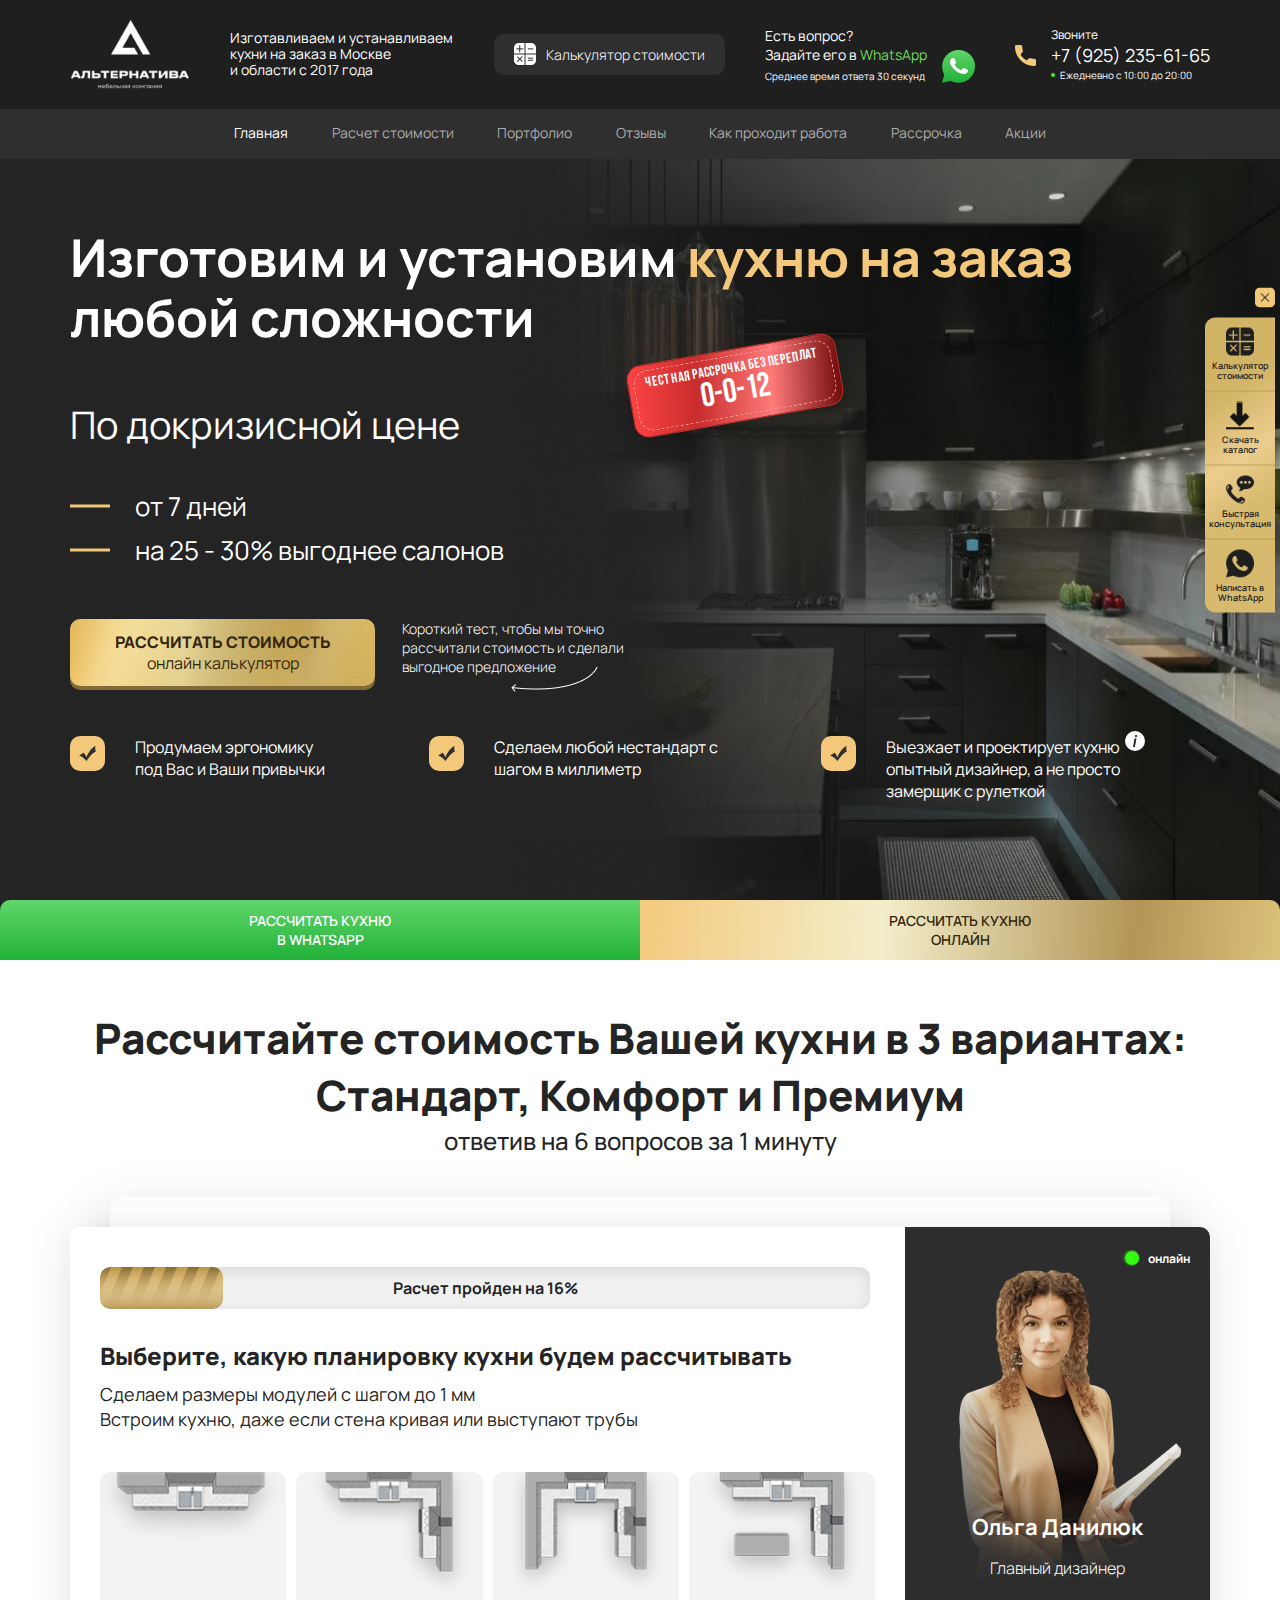
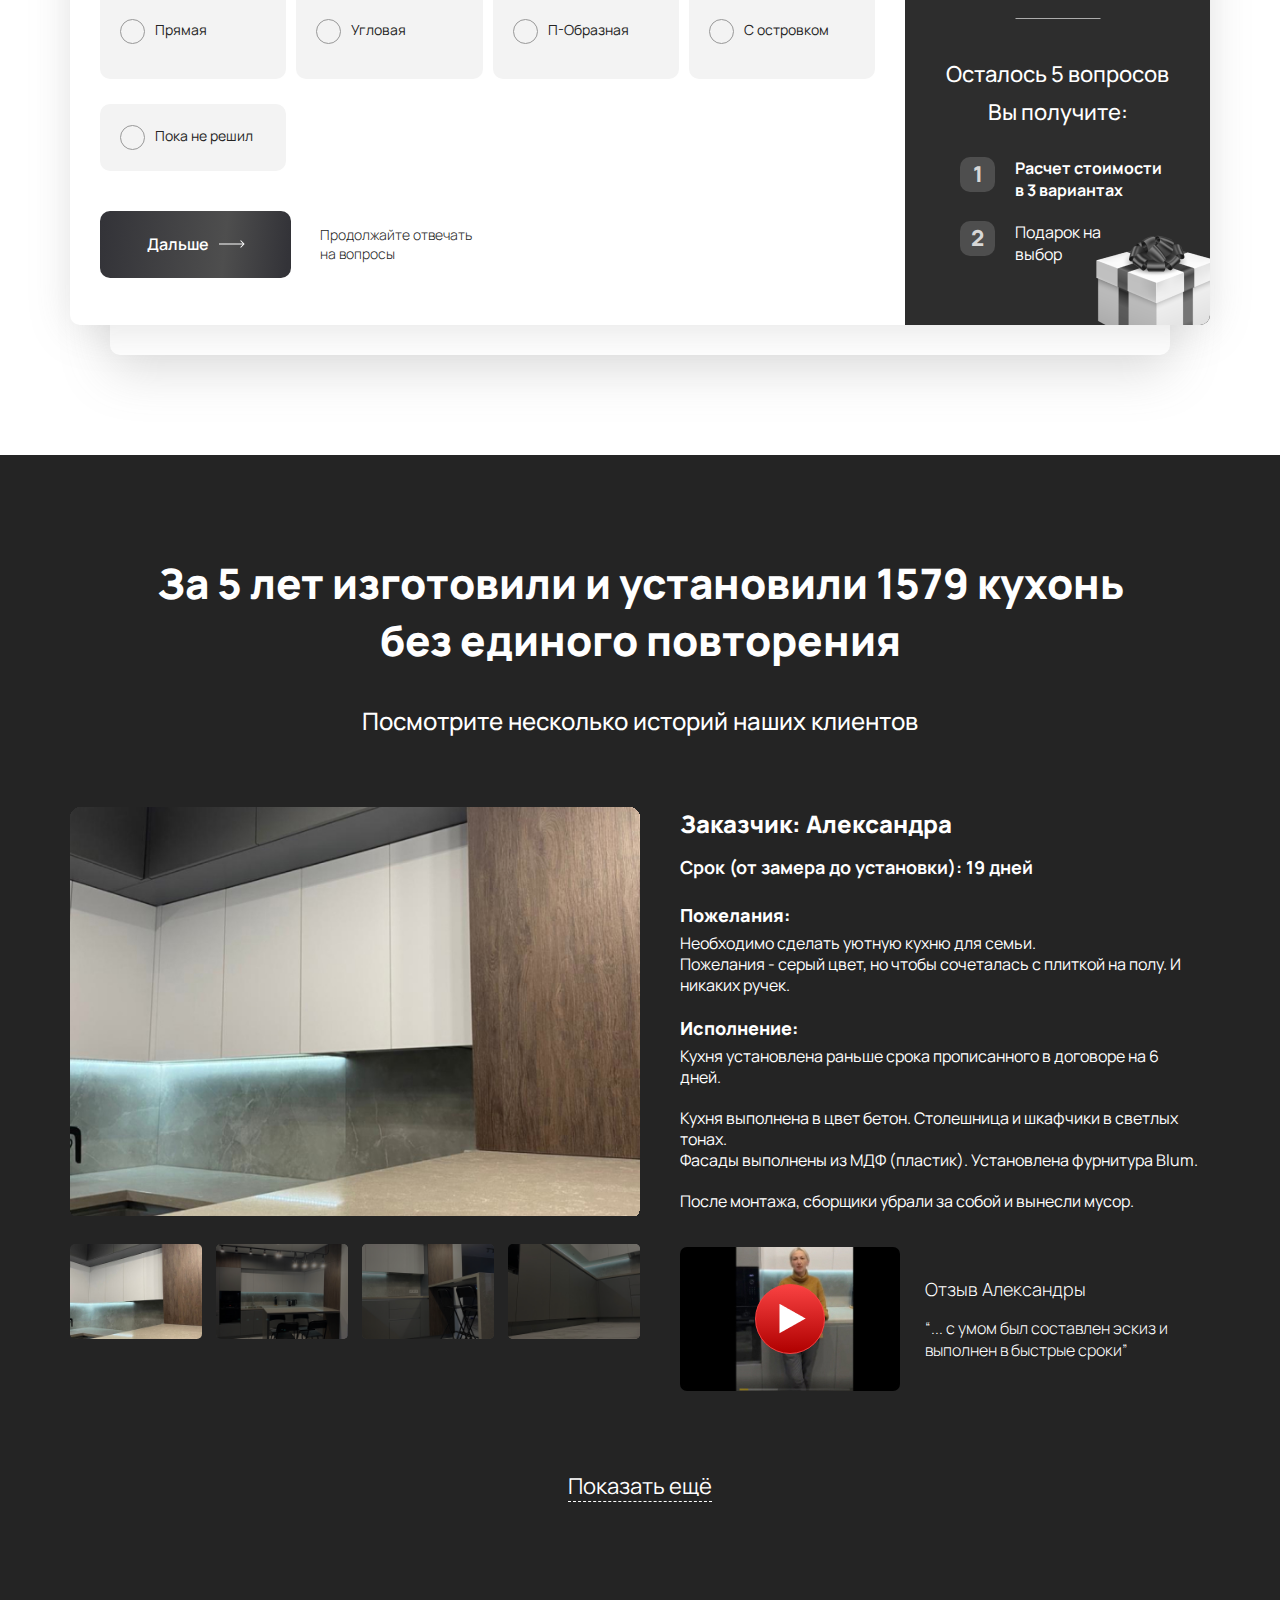
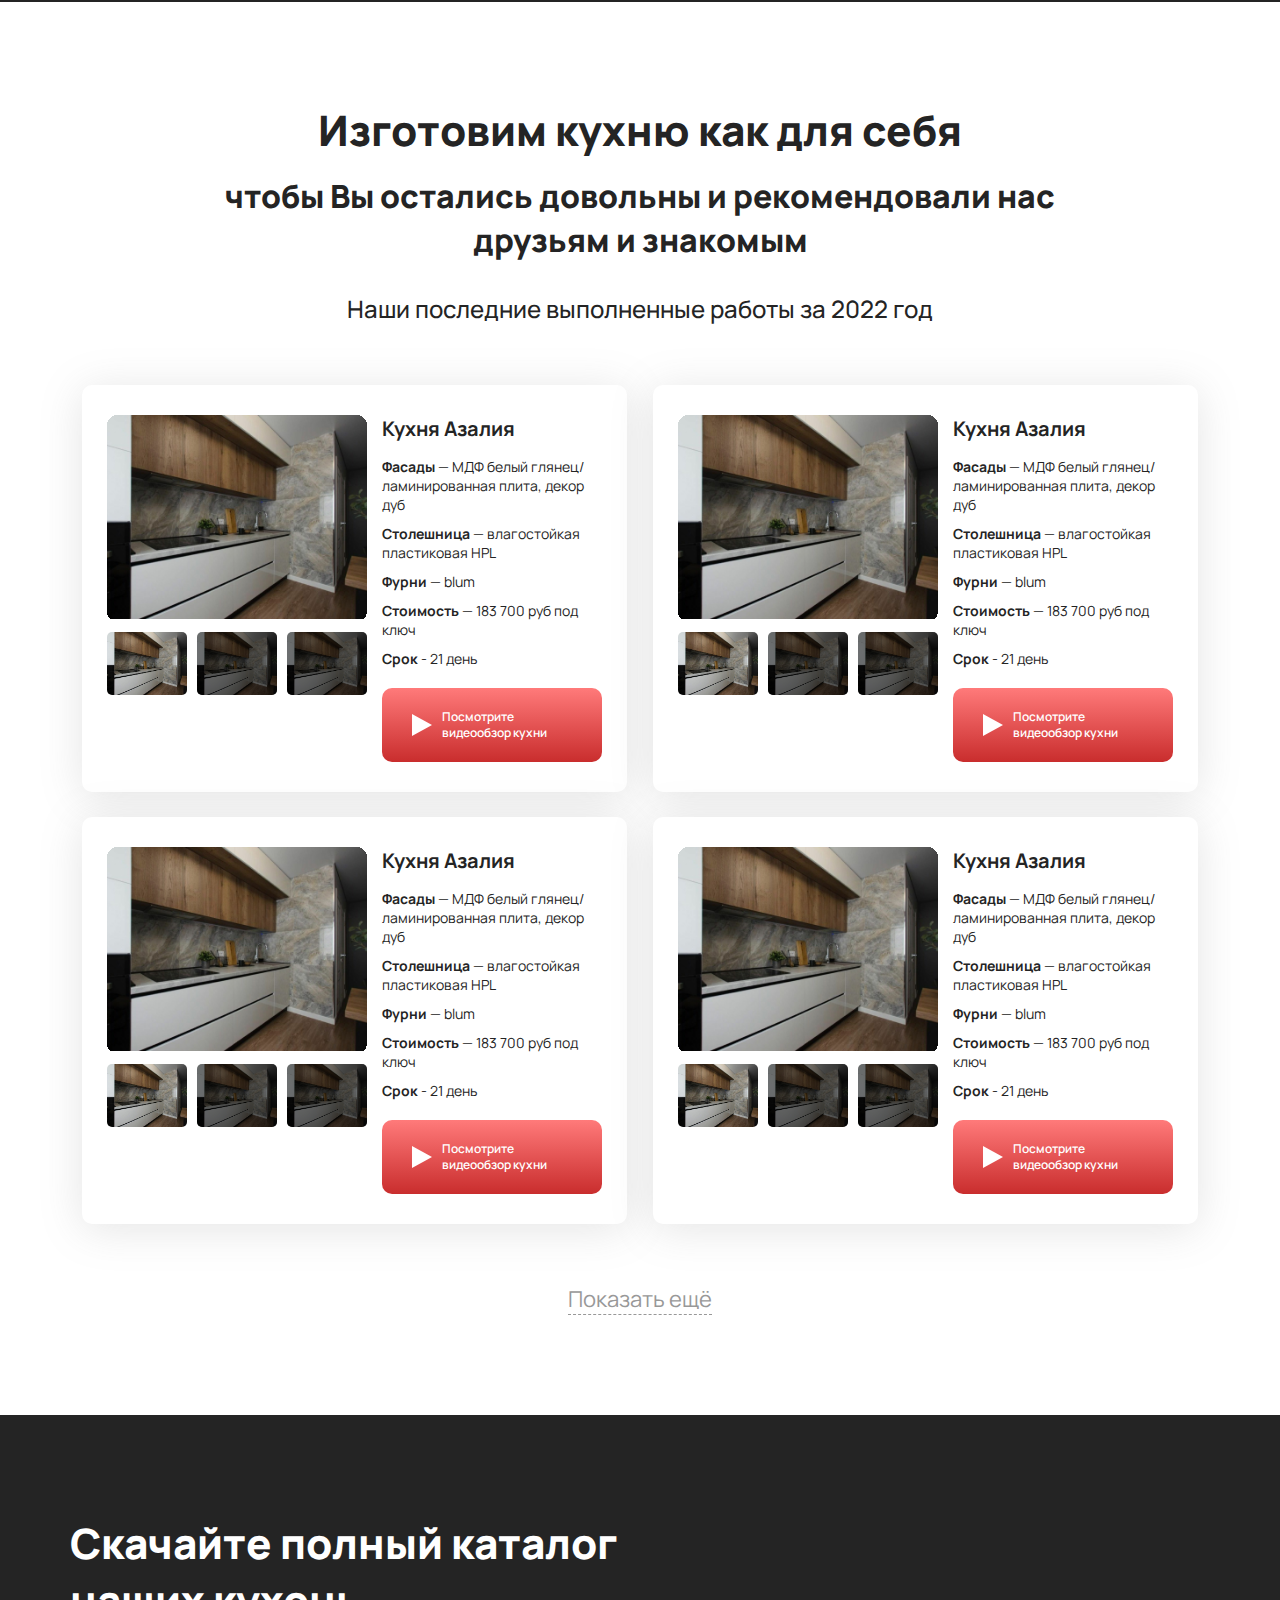
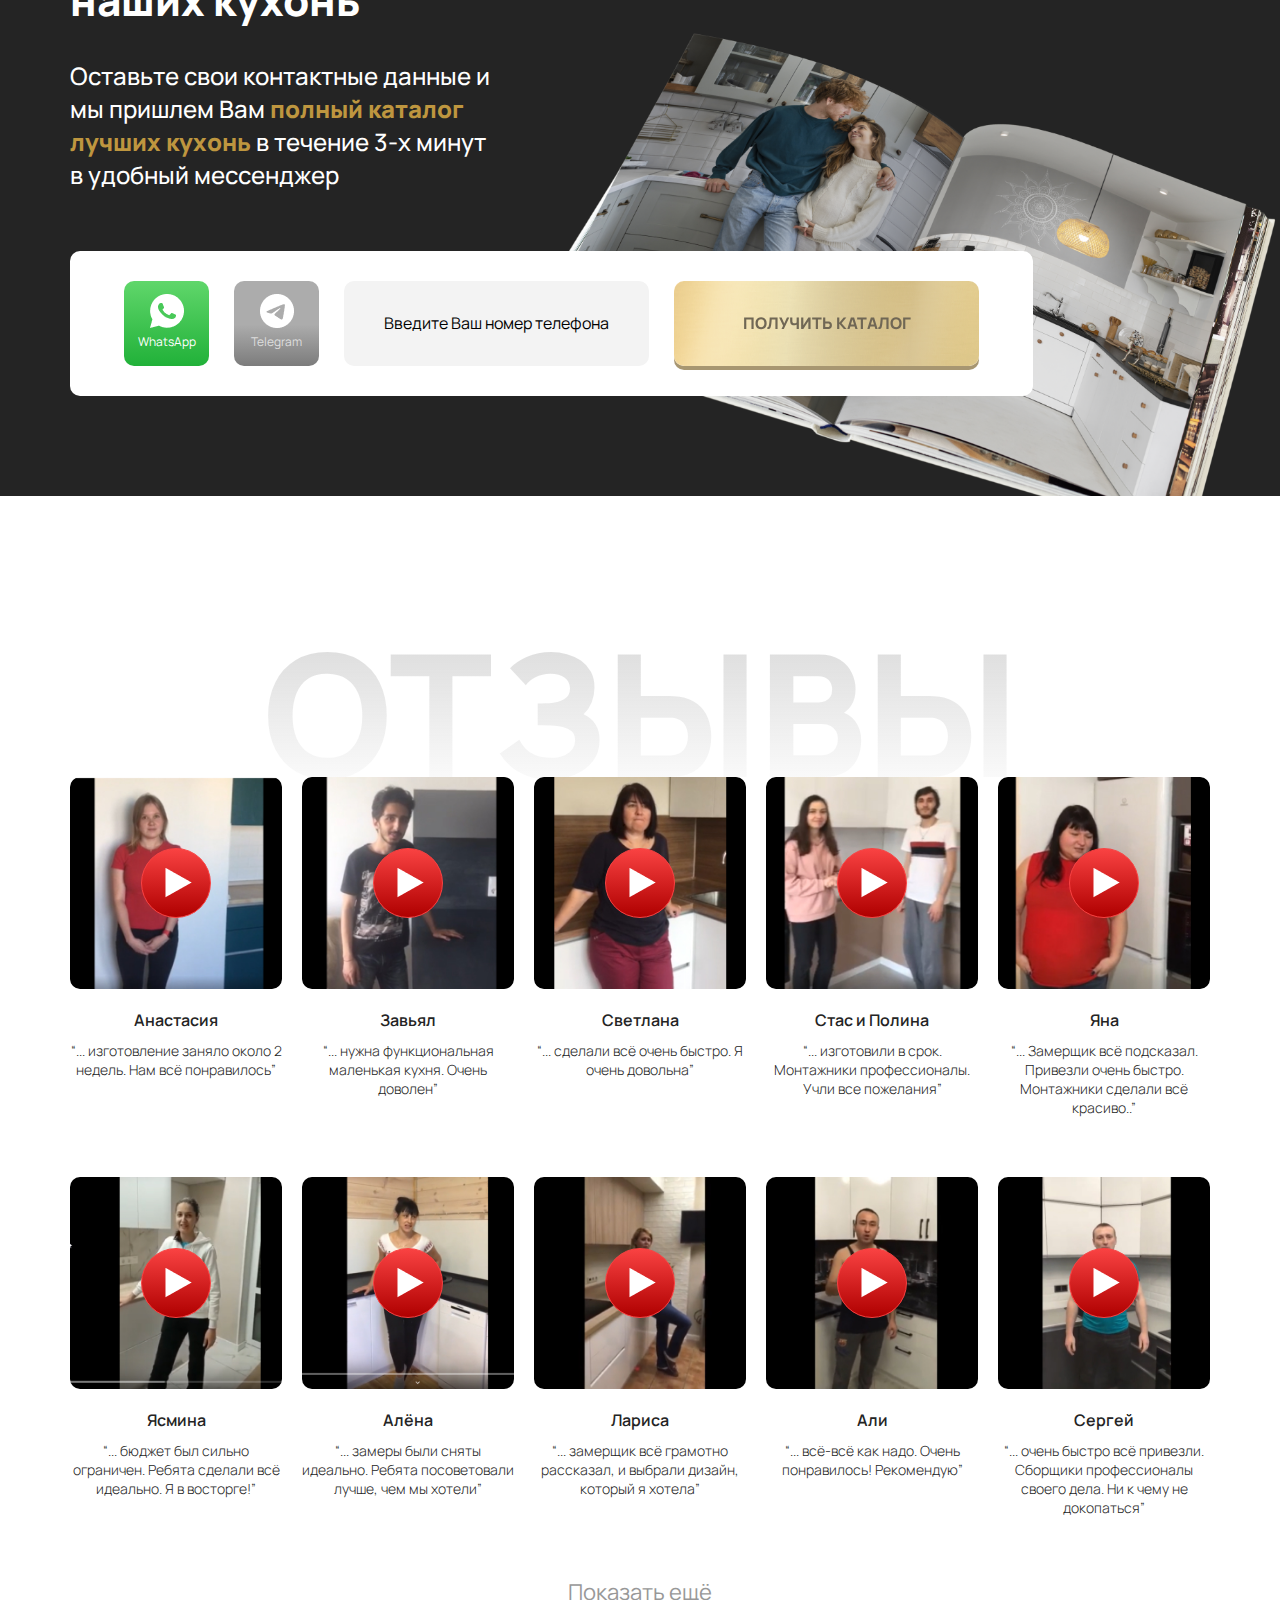
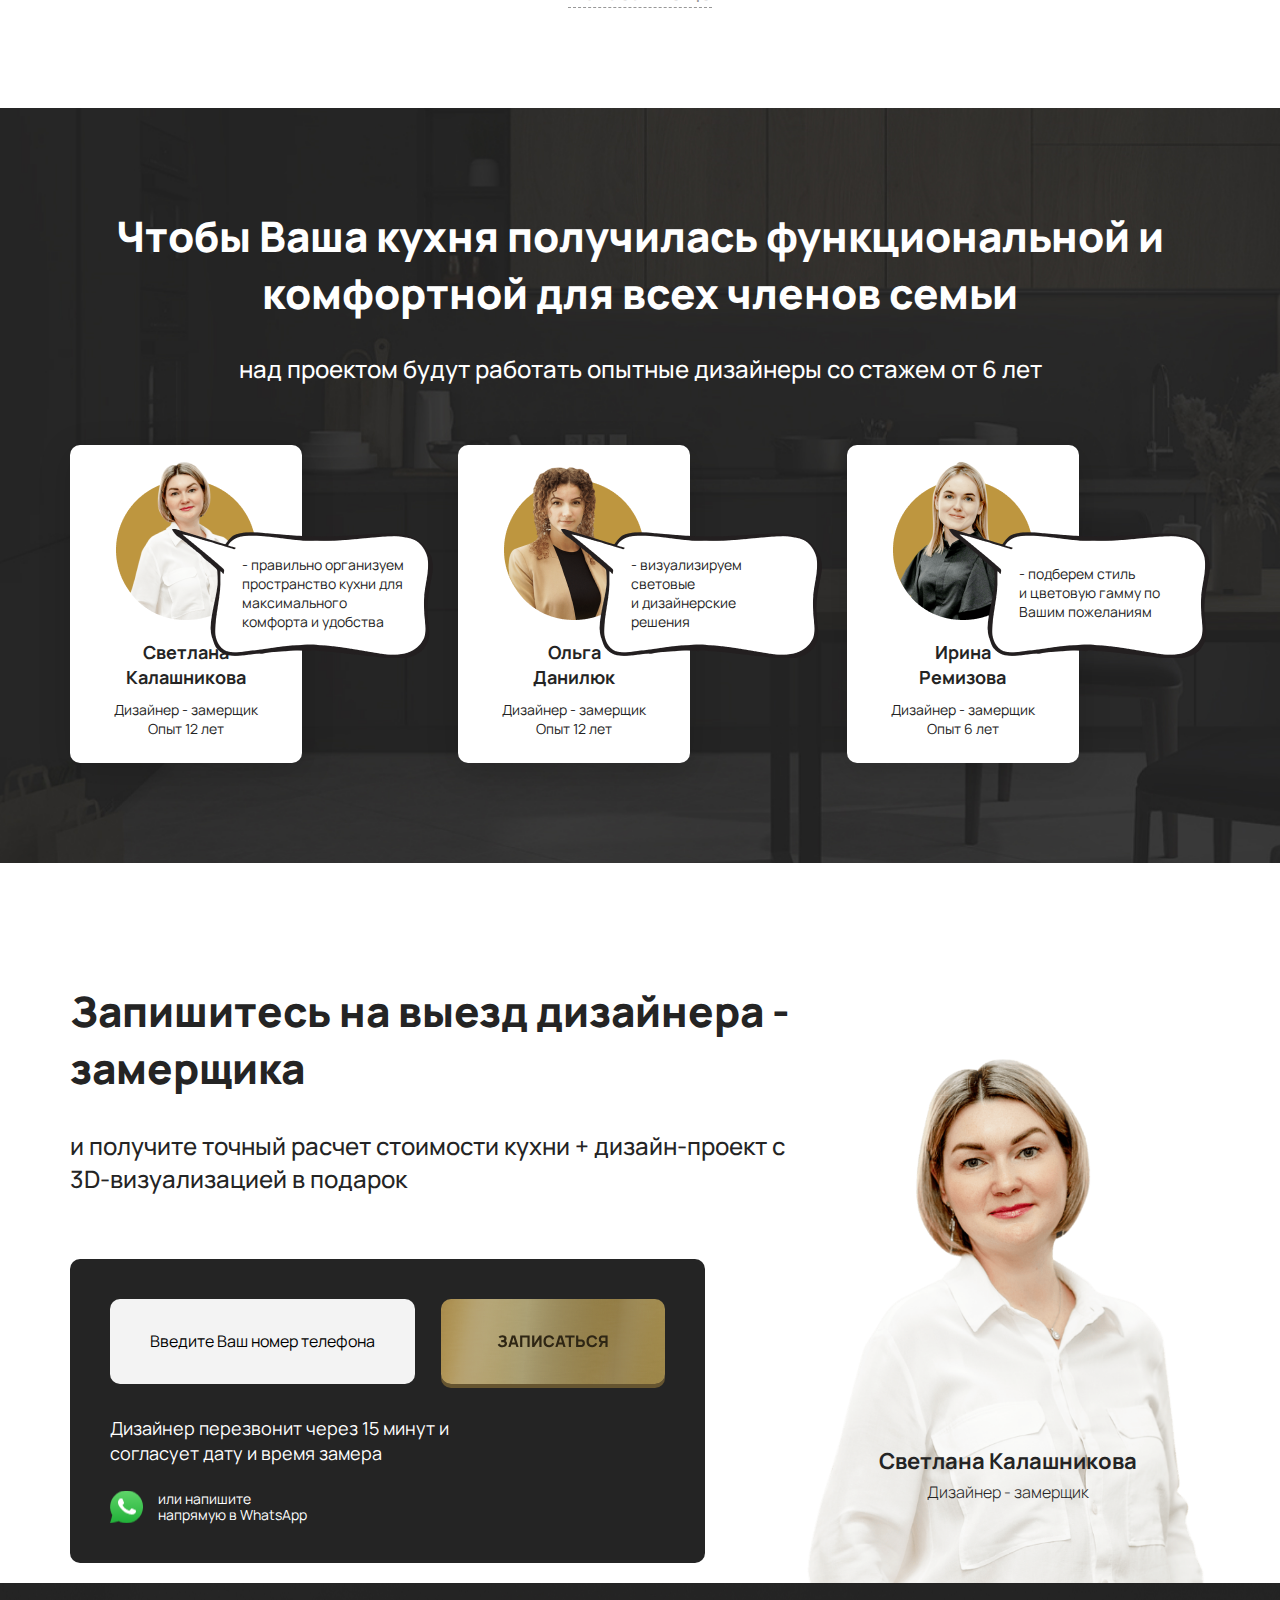
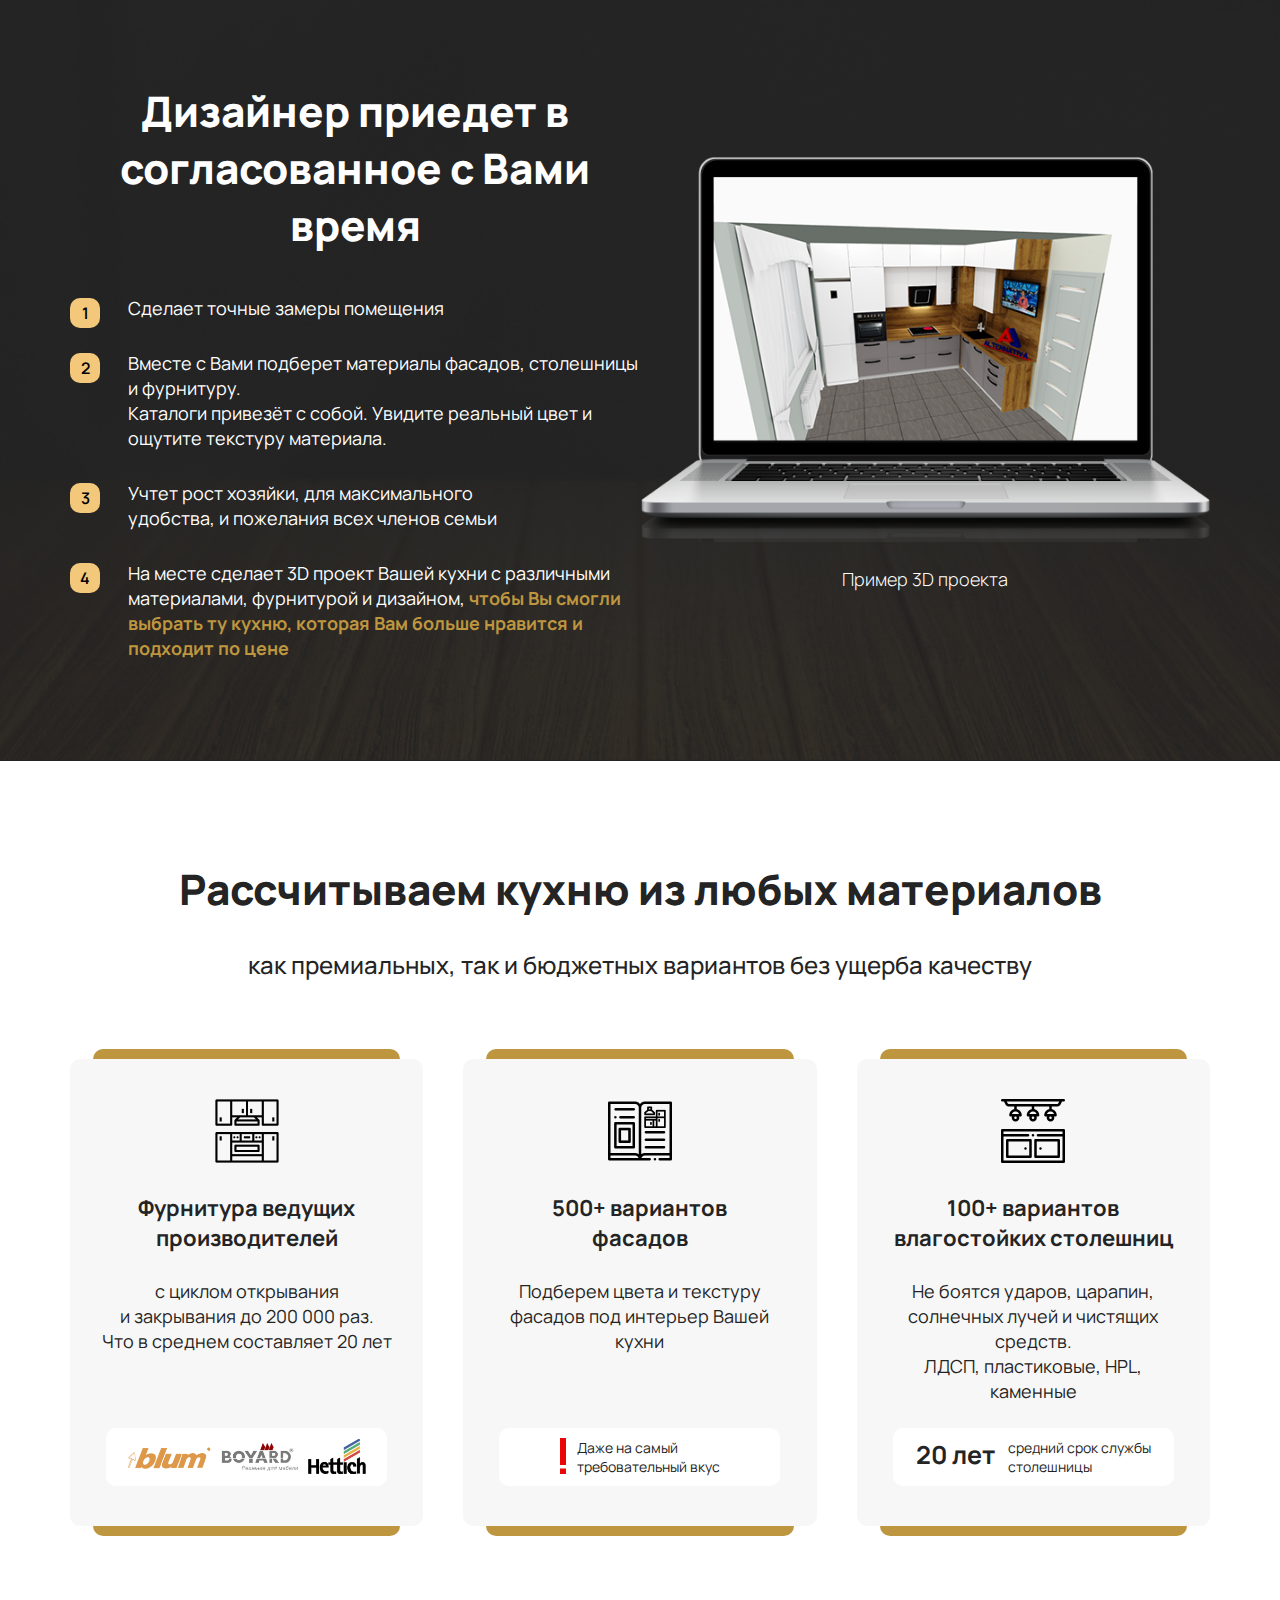
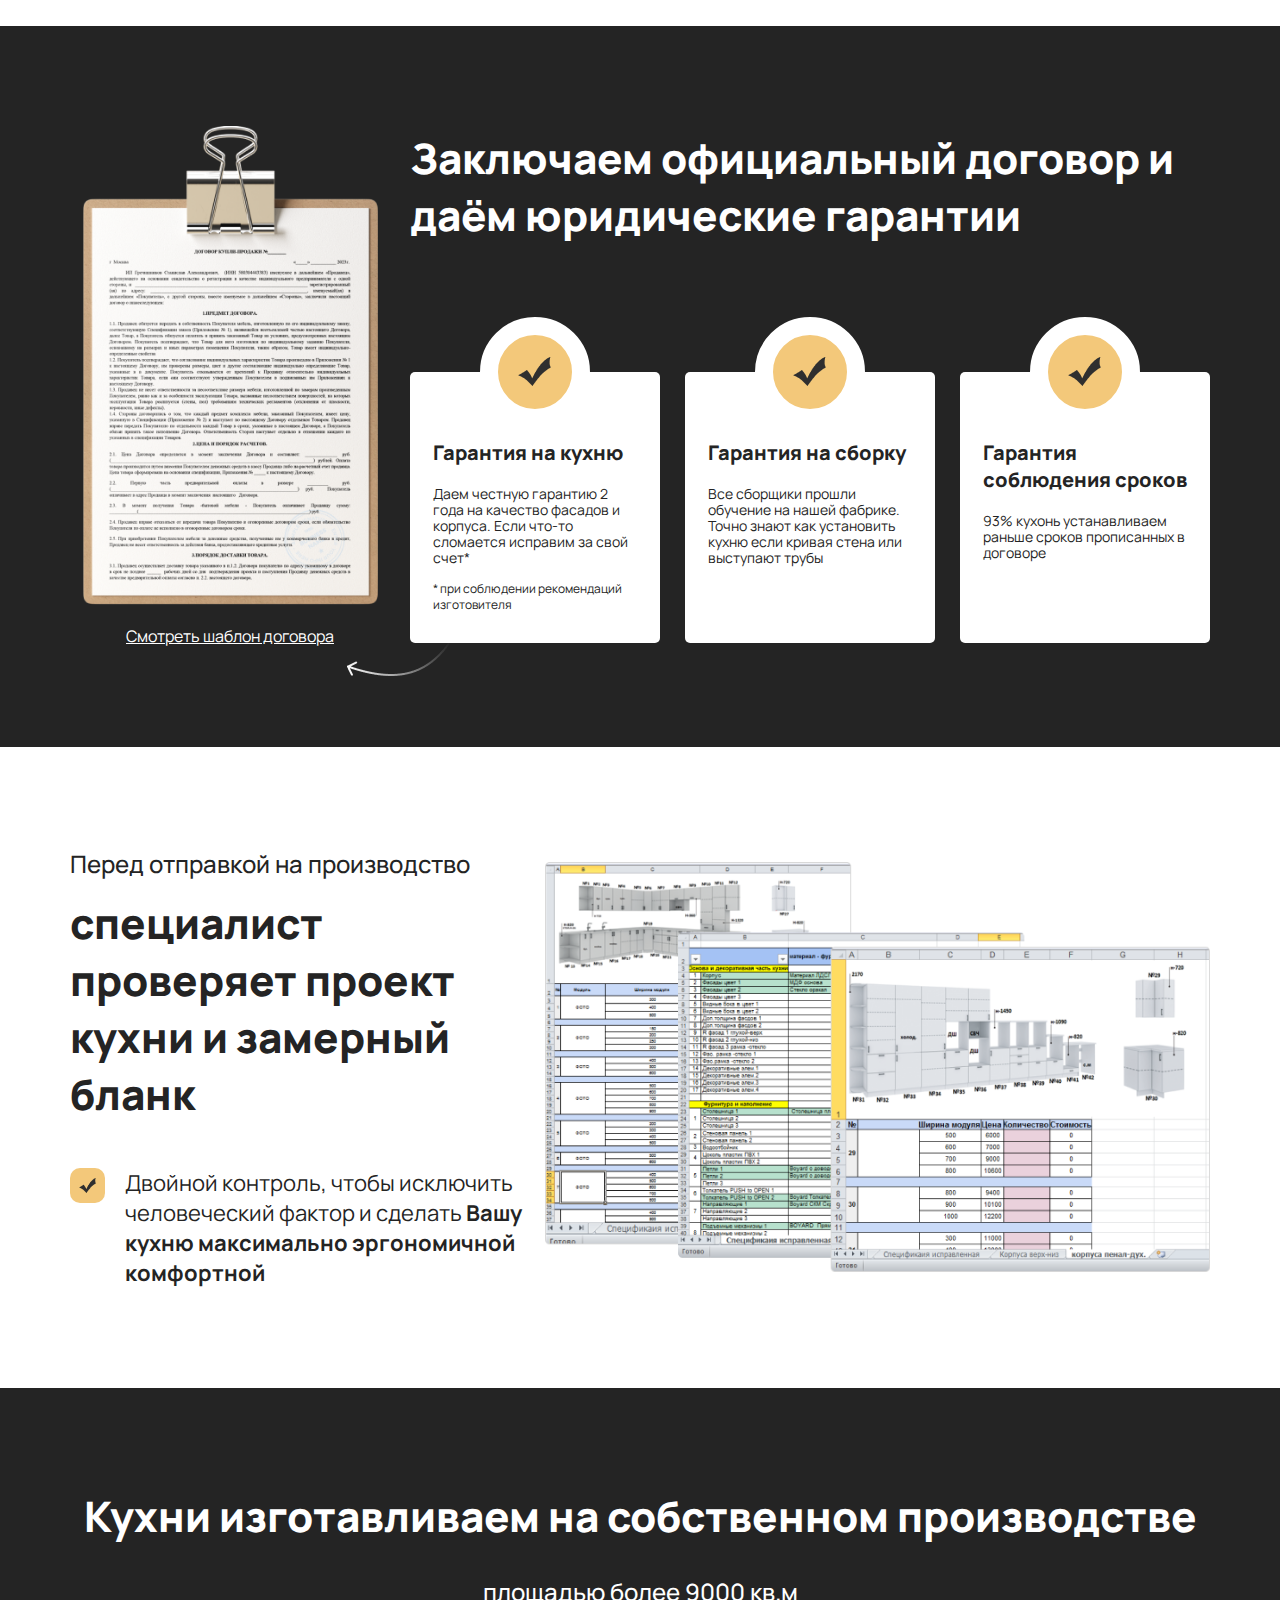
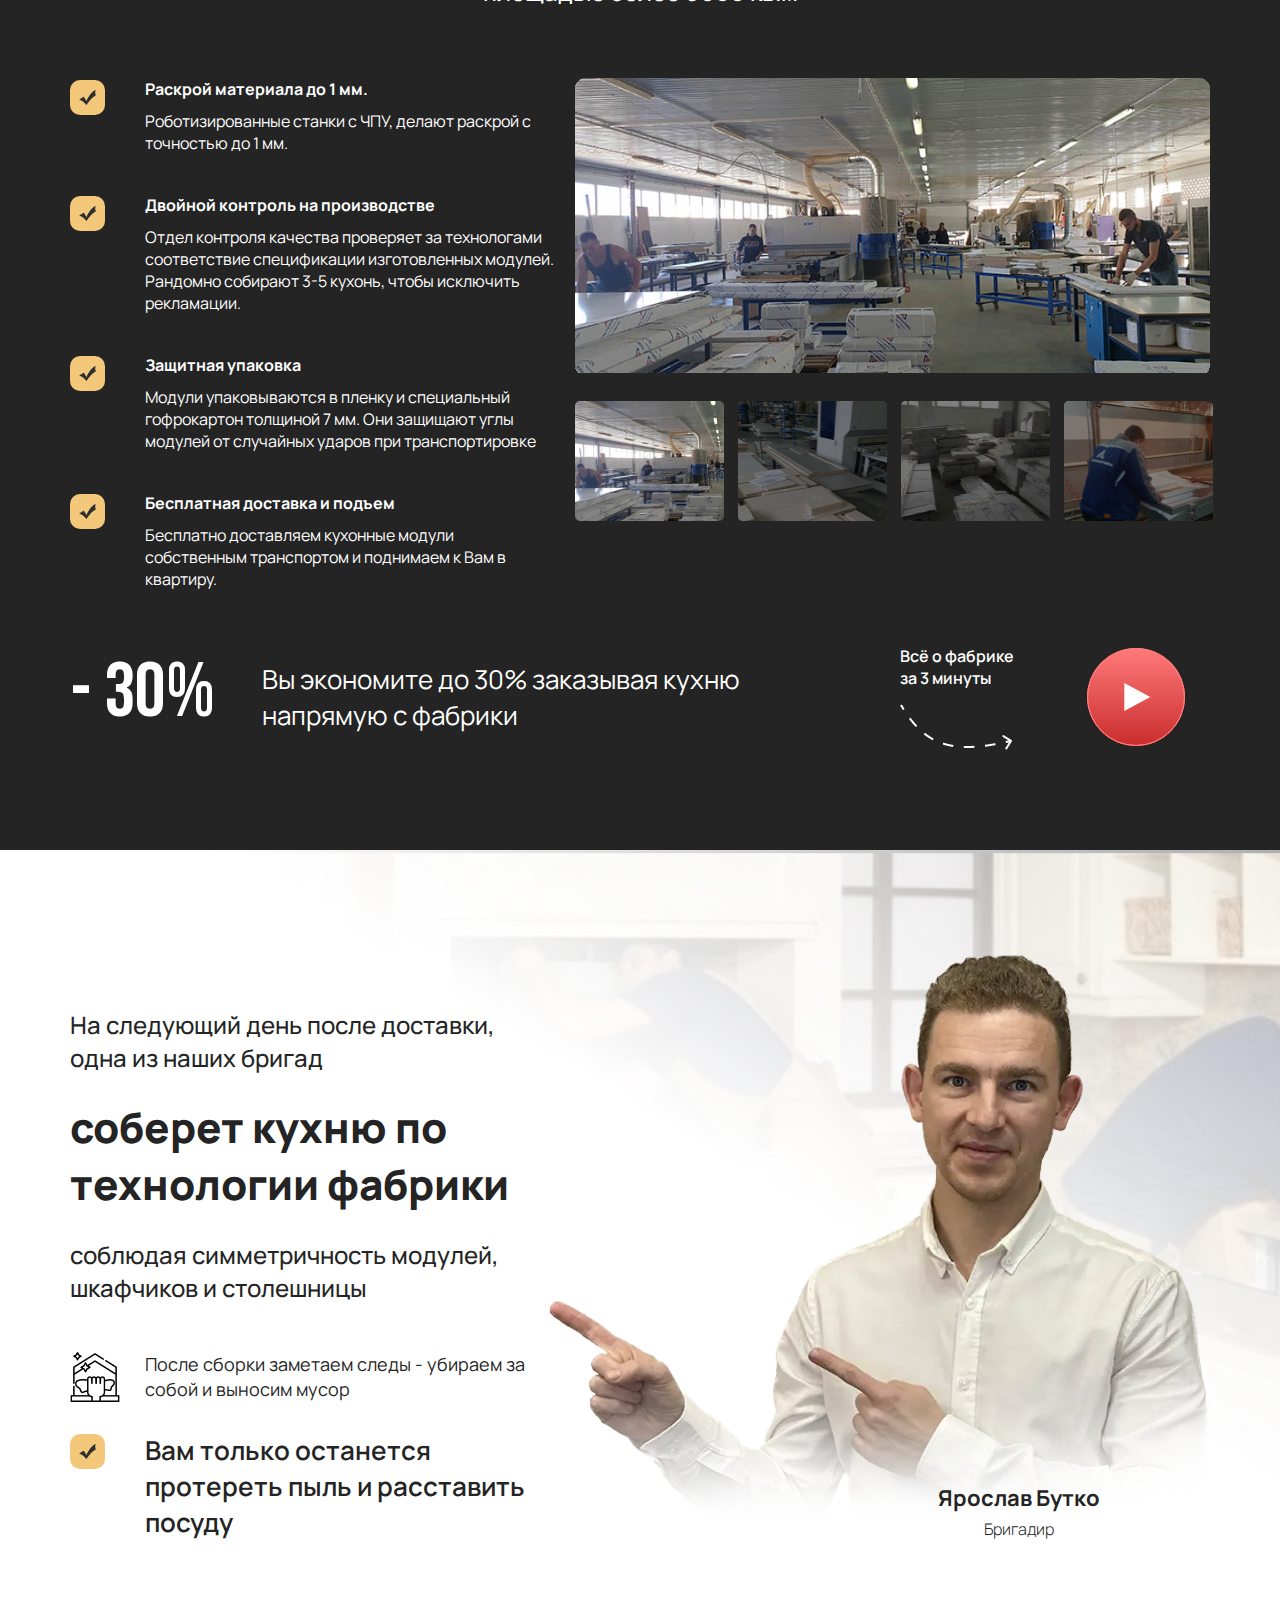
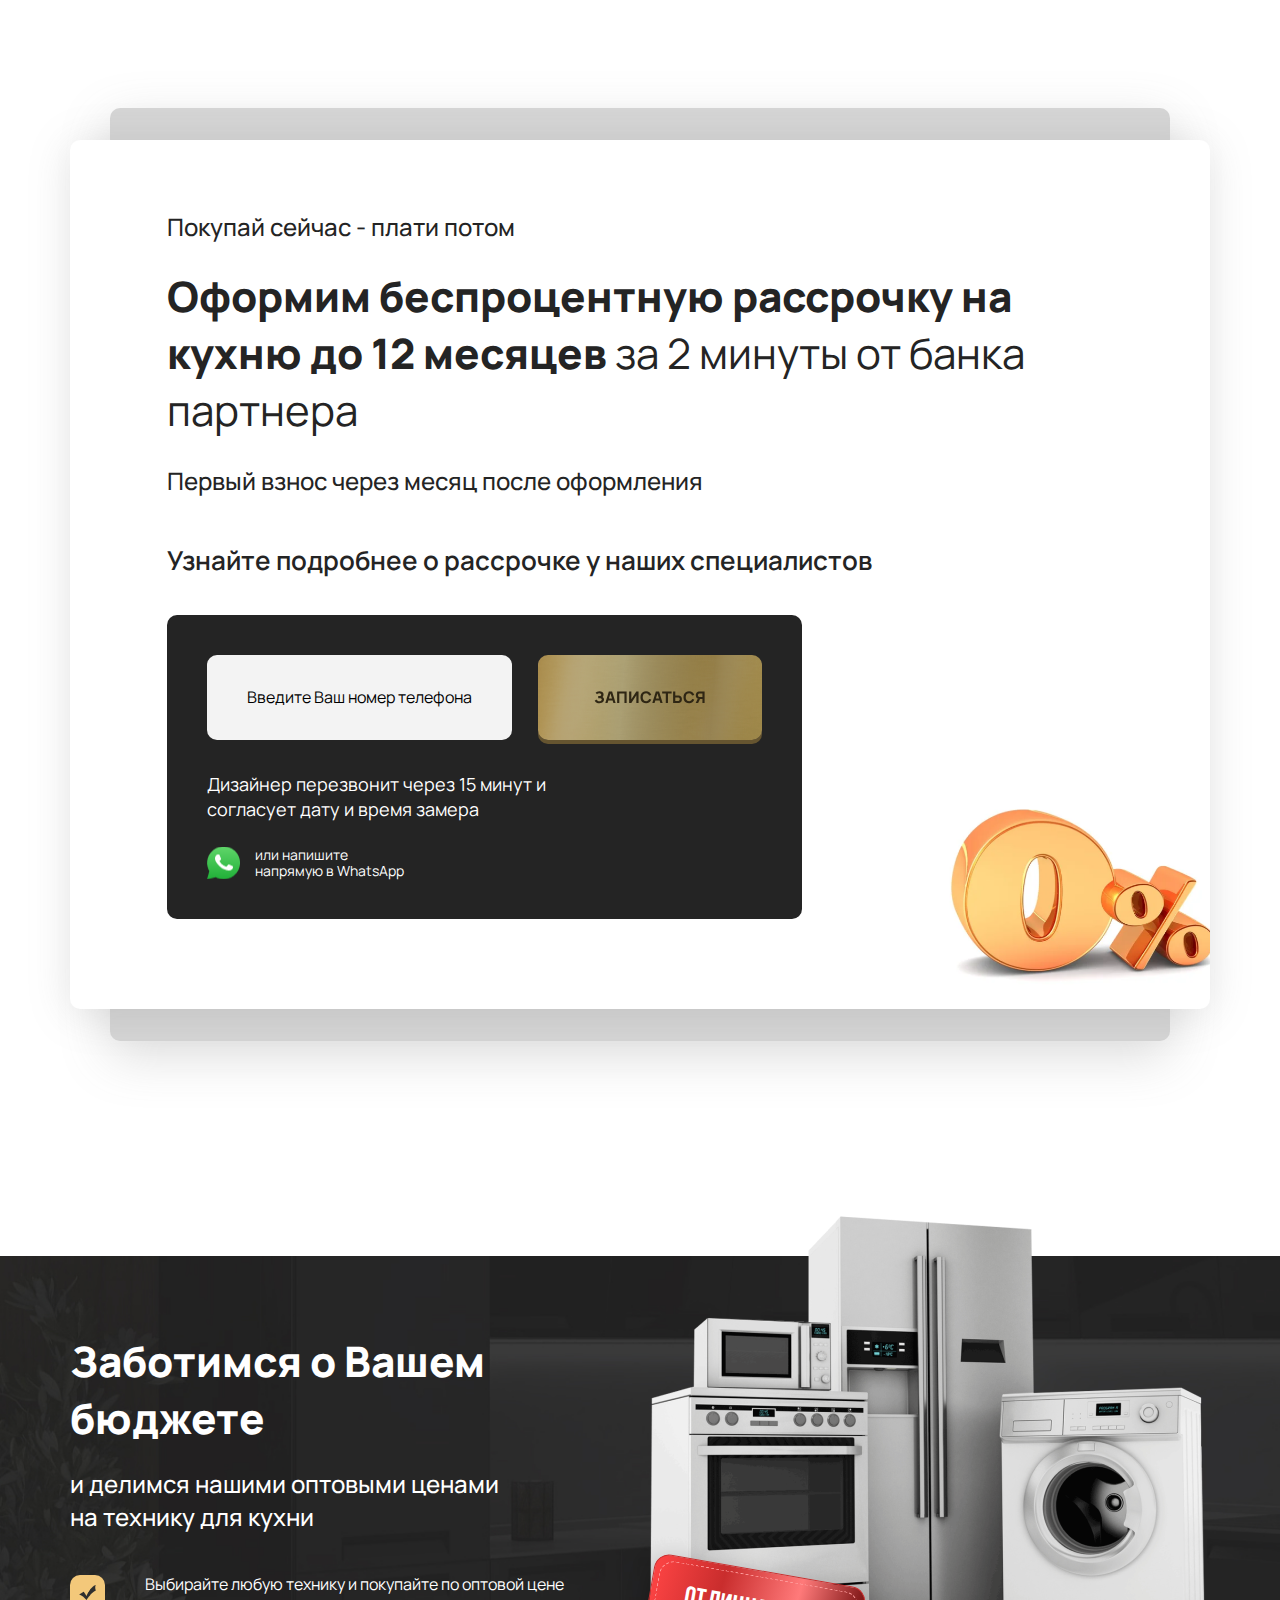
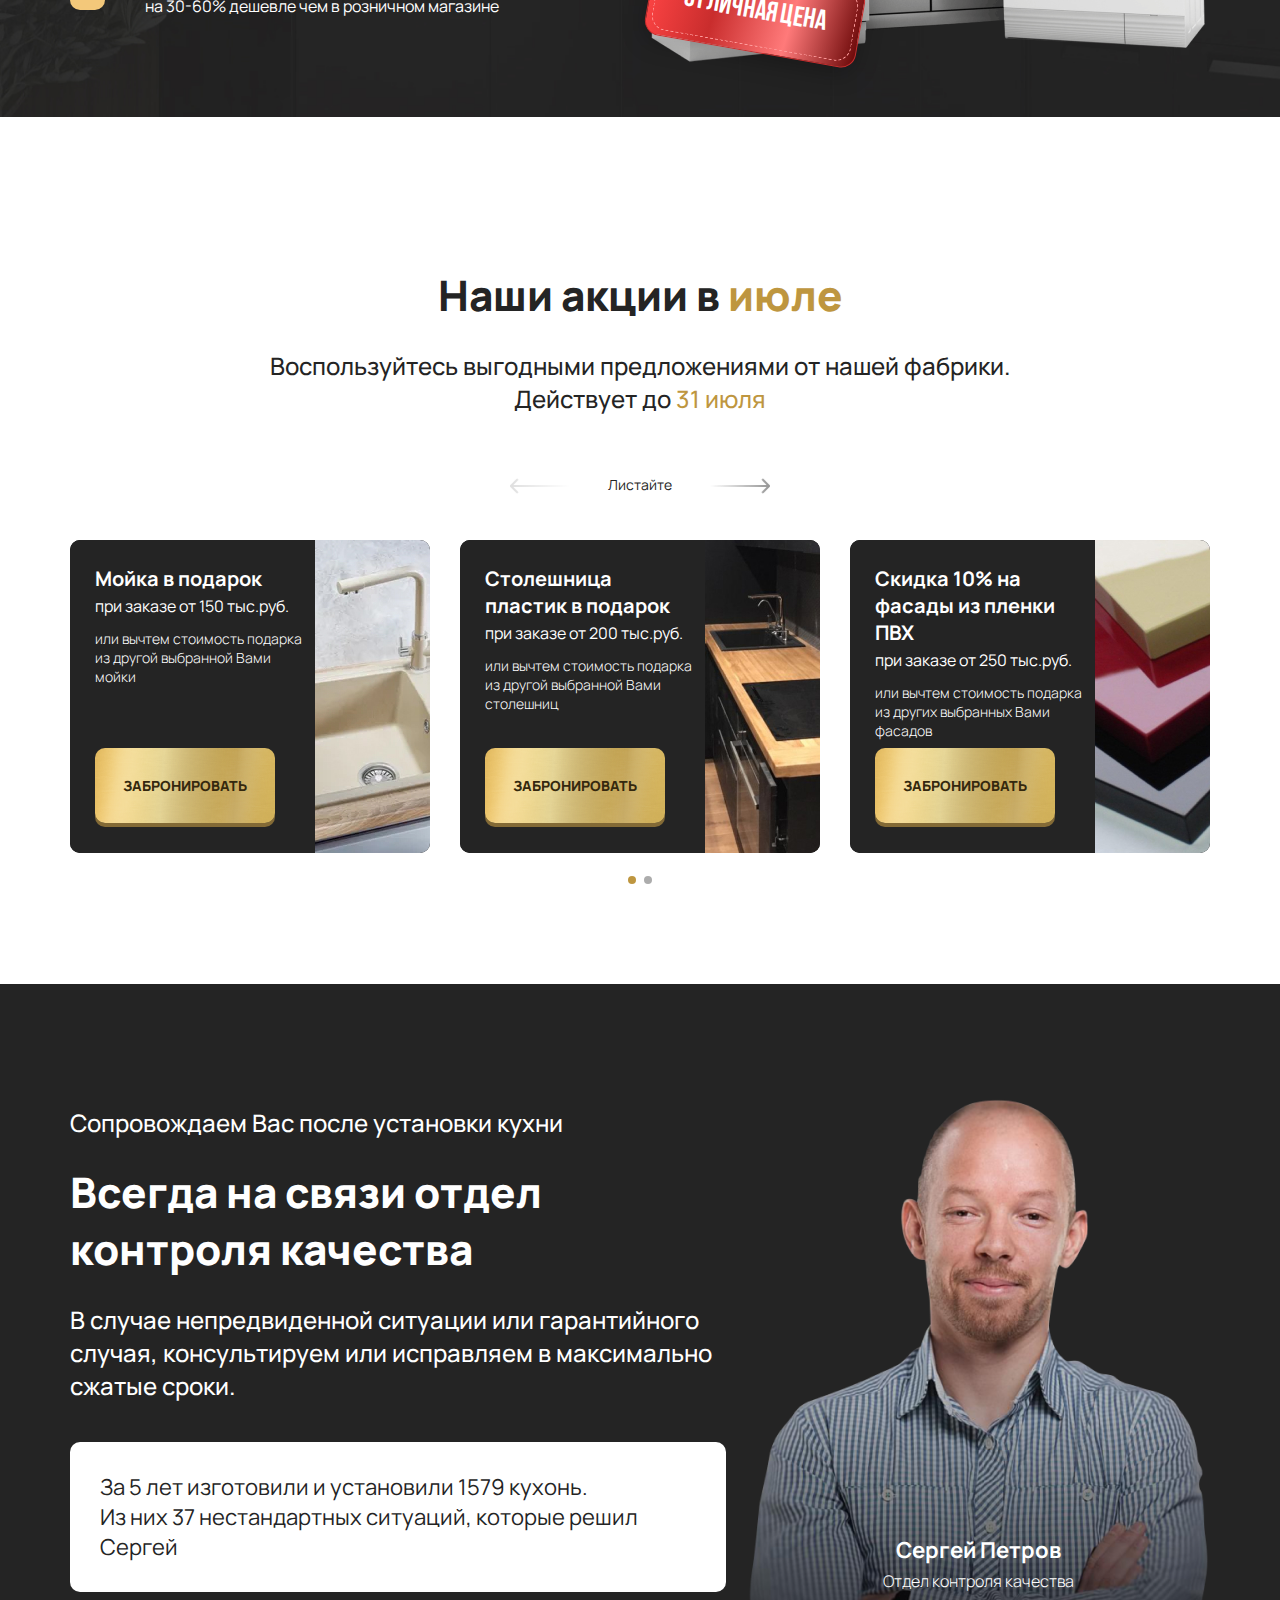
==== commit d116de5a: "second bugs doc completed" ====
--- a/index.html
+++ b/index.html
@@ -12,7 +12,7 @@
 	<link rel="stylesheet" href="css/media.css">
 </head>
 <body>
-	<div class="video">
+	<!-- <div class="video">
     <div class="video-countainer">
       <video id="video" loop="loop" autoplay="autoplay" muted="muted" playsinline="" preload="auto" controlslist="nodownload" disablepictureinpicture="" src="video/video.mp4">
         <source src="video/video.mp4" type="video/mp4">
@@ -21,7 +21,7 @@
       <div class="video-close-always"></div>
       <a href="https://api.whatsapp.com/send?phone=+79252356165&text=Здравствуйте, хочу узнать стоимость кухни и получить дизайн-проект" class="video_link" target="_blank">задать вопрос в whatsApp</a>
     </div>
-	</div>
+	</div> -->
 	<div class="widget">
 		<div class="widget_close"></div>
 		<div class="widget_in">
@@ -44,14 +44,12 @@
 		</div>
 	</div>
 	<div class="w_btns">
-		<div class="container">
-			<div class="w_btns-in">
-				<div class="w_btn w_btn__wa">
-					<a href="https://api.whatsapp.com/send?phone=+79252356165&text=Здравствуйте, хочу узнать стоимость кухни и получить дизайн-проект" class="" target="_blank">РАССЧИТАТЬ КУХНЮ <br> В WHATSAPP</a>
-				</div>
-				<div class="w_btn w_btn__quiz">
-					<a href="#quiz" class="scroll">РАССЧИТАТЬ КУХНЮ <br>ОНЛАЙН</a>
-				</div>
+		<div class="w_btns-in">
+			<div class="w_btn w_btn__wa">
+				<a href="https://api.whatsapp.com/send?phone=+79252356165&text=Здравствуйте, хочу узнать стоимость кухни и получить дизайн-проект" class="" target="_blank">РАССЧИТАТЬ КУХНЮ <br> В WHATSAPP</a>
+			</div>
+			<div class="w_btn w_btn__quiz">
+				<a href="#quiz" class="scroll">РАССЧИТАТЬ КУХНЮ <br>ОНЛАЙН</a>
 			</div>
 		</div>
 	</div>
@@ -722,7 +720,7 @@
 								<div class="quiz quiz-5 quiz-gif">
 									<div class="quiz_main">
 										<div class="quiz_title">Какой подарок будет Вам полезнее при заказе кухни?</div>
-										<div class="quiz_desc">Выберите один или несколько вариантов и нажмите кнопку Дальше ↓</div>
+										<div class="quiz_desc"></div>
 										<div class="quiz_items">
 											<div class="quiz_item">
 												<div class="quiz_top">
@@ -1014,7 +1012,7 @@
 						  <p>После монтажа, сборщики убрали за собой и вынесли мусор.</p>
 						</div>
 						<div class="history_rev">
-							<a href="img/history/vid-1.mp4" class="history_rev-link play" data-fancybox>
+							<a href="https://youtu.be/O2Ci7ZVf0EM" class="history_rev-link play" data-fancybox>
 								<img src="img/history/rev-1.jpg" alt="">
 							</a>
 							<div class="history_rev-txt">
@@ -1085,7 +1083,7 @@
 							  <p>После монтажа, убрали за собой и вынесли мусор.</p>
 							</div>
 							<div class="history_rev">
-								<a href="img/history/vid-2.mp4" class="history_rev-link play" data-fancybox>
+								<a href="https://youtu.be/jNLZZV_EBjE" class="history_rev-link play" data-fancybox>
 									<img src="img/history/rev-2.jpg" alt="">
 								</a>
 								<div class="history_rev-txt">
@@ -1485,7 +1483,7 @@
 			<div class="revs_in">
 				<div class="revs_row" id="revs">
 					<div class="rev">
-						<a href="" class="rev_in" data-fancybox>
+						<a href="https://youtu.be/7Q6bjfBWOd4" class="rev_in" data-fancybox>
 							<div class="rev_img play">
 							  <img src="img/rev/1.jpg" alt="">
 						  </div>
@@ -1494,7 +1492,7 @@
 						</a>
 					</div>
 					<div class="rev">
-						<a href="" class="rev_in">
+						<a href="https://youtu.be/N5j0OUjz09w" class="rev_in" data-fancybox>
 							<div class="rev_img play">
 							  <img src="img/rev/2.jpg" alt="">
 						  </div>
@@ -1503,7 +1501,7 @@
 						</a>
 					</div>
 					<div class="rev">
-						<a href="" class="rev_in" data-fancybox>
+						<a href="https://youtu.be/i83GklZzM2Q" class="rev_in" data-fancybox>
 							<div class="rev_img play">
 							  <img src="img/rev/3.jpg" alt="">
 						  </div>
@@ -1512,7 +1510,7 @@
 						</a>
 					</div>
 					<div class="rev">
-						<a href="" class="rev_in" data-fancybox>
+						<a href="https://youtu.be/yTdFJvWb8b8" class="rev_in" data-fancybox>
 							<div class="rev_img play">
 							  <img src="img/rev/4.jpg" alt="">
 						  </div>
@@ -1521,7 +1519,7 @@
 						</a>
 					</div>
 					<div class="rev">
-						<a href="" class="rev_in" data-fancybox>
+						<a href="https://youtu.be/xgoQ6MQf5w8" class="rev_in" data-fancybox>
 							<div class="rev_img play">
 							  <img src="img/rev/5.jpg" alt="">
 						  </div>
@@ -1530,96 +1528,96 @@
 						</a>
 					</div>
 					<div class="rev">
-						<a href="" class="rev_in" data-fancybox>
+						<a href="https://youtu.be/7ep_ukZ7Axo" class="rev_in" data-fancybox>
 							<div class="rev_img play">
-							  <img src="img/rev/1.jpg" alt="">
+							  <img src="img/rev/6.jpg" alt="">
 						  </div>
-						  <span class="rev_name">Анастасия</span>
-						  <p class="rev_txt">“... изготовление заняло около 2 недель. Нам всё понравилось”</p>
+						  <span class="rev_name">Ясмина</span>
+						  <p class="rev_txt">“... бюджет был сильно ограничен. Ребята сделали всё идеально. Я в восторге!”</p>
 						</a>
 					</div>
 					<div class="rev">
-						<a href="" class="rev_in">
+						<a href="https://youtu.be/DBEmRzNzYDQ" class="rev_in" data-fancybox>
 							<div class="rev_img play">
-							  <img src="img/rev/2.jpg" alt="">
+							  <img src="img/rev/7.jpg" alt="">
 						  </div>
-						  <span class="rev_name">Завьял</span>
-						  <p class="rev_txt">“... нужна функциональная маленькая кухня. Очень доволен”</p>
+						  <span class="rev_name">Алёна</span>
+						  <p class="rev_txt">“... замеры были сняты идеально. Ребята посоветовали лучше, чем мы хотели”</p>
 						</a>
 					</div>
 					<div class="rev">
-						<a href="" class="rev_in" data-fancybox>
+						<a href="https://youtu.be/kLz2WW7h8Ic" class="rev_in" data-fancybox>
 							<div class="rev_img play">
-							  <img src="img/rev/3.jpg" alt="">
+							  <img src="img/rev/8.jpg" alt="">
 						  </div>
-						  <span class="rev_name">Светлана</span>
-						  <p class="rev_txt">“... сделали всё очень быстро. Я очень довольна”</p>
+						  <span class="rev_name">Лариса</span>
+						  <p class="rev_txt">“... замерщик всё грамотно рассказал, и выбрали дизайн, который я хотела”</p>
 						</a>
 					</div>
 					<div class="rev">
-						<a href="" class="rev_in" data-fancybox>
+						<a href="https://youtu.be/YzHgD84FJY0" class="rev_in" data-fancybox>
 							<div class="rev_img play">
-							  <img src="img/rev/4.jpg" alt="">
+							  <img src="img/rev/9.jpg" alt="">
 						  </div>
-						  <span class="rev_name">Стас и Полина</span>
-						  <p class="rev_txt">“... изготовили в срок. Монтажники профессионалы. Учли все пожелания”</p>
+						  <span class="rev_name">Али</span>
+						  <p class="rev_txt">“... всё-всё как надо. Очень понравилось! Рекомендую”</p>
 						</a>
 					</div>
 					<div class="rev">
-						<a href="" class="rev_in" data-fancybox>
+						<a href="https://youtu.be/CaKrwt2zox8" class="rev_in" data-fancybox>
 							<div class="rev_img play">
-							  <img src="img/rev/5.jpg" alt="">
+							  <img src="img/rev/10.jpg" alt="">
 						  </div>
-						  <span class="rev_name">Яна</span>
-						  <p class="rev_txt">“... Замерщик всё подсказал. Привезли очень быстро. Монтажники сделали всё красиво..”</p>
+						  <span class="rev_name">Сергей</span>
+						  <p class="rev_txt">“... очень быстро всё привезли. Сборщики профессионалы своего дела. Ни к чему не докопаться”</p>
 						</a>
 					</div>
 				</div>
 				<div class="block__hide">
 					<div class="revs_row">
 						<div class="rev">
-							<a href="" class="rev_in" data-fancybox>
+							<a href="https://youtu.be/Mmp1PrTMKXg" class="rev_in" data-fancybox>
 								<div class="rev_img play">
-								  <img src="img/rev/1.jpg" alt="">
+								  <img src="img/rev/11.jpg" alt="">
 							  </div>
-							  <span class="rev_name">Анастасия</span>
-							  <p class="rev_txt">“... изготовление заняло около 2 недель. Нам всё понравилось”</p>
+							  <span class="rev_name">Оксана</span>
+							  <p class="rev_txt">“... очень быстро всё привезли. Сборщики профессионалы своего дела. Ни к чему не докопаться”</p>
 							</a>
 						</div>
 						<div class="rev">
-							<a href="" class="rev_in">
+							<a href="https://youtu.be/FvwagQMlcw4" class="rev_in" data-fancybox>
 								<div class="rev_img play">
-								  <img src="img/rev/2.jpg" alt="">
+								  <img src="img/rev/12.jpg" alt="">
 							  </div>
-							  <span class="rev_name">Завьял</span>
-							  <p class="rev_txt">“... нужна функциональная маленькая кухня. Очень доволен”</p>
+							  <span class="rev_name">Татьяна Валентиновна</span>
+							  <p class="rev_txt">“... всё сделали за 2 недели. Собрали очень хорошо. Я довольна.”</p>
 							</a>
 						</div>
 						<div class="rev">
-							<a href="" class="rev_in" data-fancybox>
+							<a href="https://youtu.be/bWZgKhM_Shg" class="rev_in" data-fancybox>
 								<div class="rev_img play">
-								  <img src="img/rev/3.jpg" alt="">
+								  <img src="img/rev/13.jpg" alt="">
 							  </div>
-							  <span class="rev_name">Светлана</span>
-							  <p class="rev_txt">“... сделали всё очень быстро. Я очень довольна”</p>
+							  <span class="rev_name">Алена</span>
+							  <p class="rev_txt">“... с замерщиком подобрали цвета. И вот такая кухня у меня получилась! Мне очень нравится”</p>
 							</a>
 						</div>
 						<div class="rev">
-							<a href="" class="rev_in" data-fancybox>
+							<a href="https://youtu.be/kwzVO3DSDYI" class="rev_in" data-fancybox>
 								<div class="rev_img play">
-								  <img src="img/rev/4.jpg" alt="">
+								  <img src="img/rev/14.jpg" alt="">
 							  </div>
-							  <span class="rev_name">Стас и Полина</span>
-							  <p class="rev_txt">“... изготовили в срок. Монтажники профессионалы. Учли все пожелания”</p>
+							  <span class="rev_name">Алина</span>
+							  <p class="rev_txt">“... замерщик всё объяснил. Монтажники сделали своё дело на 100%”</p>
 							</a>
 						</div>
 						<div class="rev">
-							<a href="" class="rev_in" data-fancybox>
+							<a href="https://youtu.be/b9ZuqPl4tuc" class="rev_in" data-fancybox>
 								<div class="rev_img play">
-								  <img src="img/rev/5.jpg" alt="">
+								  <img src="img/rev/15.jpg" alt="">
 							  </div>
-							  <span class="rev_name">Яна</span>
-							  <p class="rev_txt">“... Замерщик всё подсказал. Привезли очень быстро. Монтажники сделали всё красиво..”</p>
+							  <span class="rev_name">Алина</span>
+							  <p class="rev_txt">“... цены приемлемые. Всё сделали очень аккуратно. Я довольна”</p>
 							</a>
 						</div>
 					</div>
@@ -1809,7 +1807,7 @@
 					<div class="contract_img">
 						<img src="img/contract_img.png" alt="">
 					</div>
-					<a href="contract.pdf" class="contract_img-txt" target="_blank">Смотреть шаблон договора</a>
+					<a href="files/contract.doc" class="contract_img-txt" download>Смотреть шаблон договора</a>
 				</div>
 				<div class="contract_content">
 					<div class="sec_title lg">Заключаем официальный договор и даём юридические гарантии</div>
@@ -1939,7 +1937,7 @@
 				</div>
 				<div class="production_bot-btn">
 					<span>Всё о фабрике за 3 минуты</span>
-					<a href="" class="production_bot-link pulse" data-fancybox><i></i></a>
+					<a href="https://youtu.be/umzL3IwoV6c" class="production_bot-link pulse" data-fancybox><i></i></a>
 				</div>
 			</div>
 		</div>
@@ -2173,7 +2171,7 @@
 					<div class="lg"><div class="sec_desc control_desc__sm">Сопровождаем Вас после установки кухни</div>
 					<div class="sec_title">Всегда на связи отдел контроля качества</div>
 					<div class="sec_desc control_desc__big">В случае непредвиденной ситуации или гарантийного случая, консультируем или исправляем в максимально сжатые сроки. </div></div>
-					<p class="control_txt">За 5 лет изготовили и установили 1579 кухонь. <br> Из них 37 нестандартных ситуаций, которые решил <span class="color">Сергей</span></p>
+					<p class="control_txt">За 5 лет изготовили и установили 1579 кухонь. <br> Из них 37 нестандартных ситуаций, которые решил Сергей</p>
 				</div>
 				<div class="control_img-wrap">
 					<div class="md">
--- a/css/style.css
+++ b/css/style.css
@@ -1294,10 +1294,10 @@
 .works_cards{
 	display: flex;
 	flex-wrap: wrap;
-	justify-content: center;
+	justify-content: space-between;
 }
 .works_card{
-	width: 615px;
+	width: calc(50% - 25px);
 	background: #FFFFFF;
 	box-shadow: 0px 5px 44px rgba(121, 121, 121, 0.2);
 	border-radius: 10px;
@@ -1967,6 +1967,7 @@
 	width: 162px;
 	margin-right: 30px;
 	font-family: "Bebas Neue", arial, sans-serif;
+	white-space: nowrap;
 }
 .production_bot-txt p{
 	font-size: 26px;
@@ -2495,10 +2496,12 @@
 	line-height: 16px;
 	text-align: center;
 	width: 166px;
-	padding: 14px 31px;
+	padding: 14px;
 }
 footer{
 	padding: 40px 0;
+	position: relative;
+	z-index: 15;
 }
 .foot{
 	display: flex;
@@ -2837,12 +2840,6 @@
 .md{
 	display: none;
 }
-.sale_form .btn{
-	opacity: 1;
-}
-.quiz_get-contact.quiz_end{
-	padding-bottom: 30px;
-}
 .header_mob{
 	display: none;
 }
@@ -2882,7 +2879,7 @@
 }
 .w_btns-in{
 	display: flex;
-	border-radius: 10px;
+	border-radius: 10px 10px 0 0;
 	overflow: hidden;
 	height: 60px;
 }
--- a/css/media.css
+++ b/css/media.css
@@ -101,6 +101,19 @@
 	.payment_in{
 		background-size: 270px 200px;
 	}
+	.works_btn-wrap{
+		margin-top: 20px;
+	}
+	.works_card{
+		padding: 30px 25px;
+	}
+	.works_content{
+		padding-left: 15px;
+		width: calc(100% - 260px);
+	}
+	.works_card .slider_wrap{
+		width: 260px;
+	}
 }
 @media screen and (max-width: 1200px) {
 	.th_content{
@@ -158,7 +171,9 @@
 	.history_title{
 		margin-bottom: 15px;
 	}
-	.history_info span,
+	.history_info span{
+		padding-bottom: 0;
+	}
 	.history_info p{
 		padding-bottom: 15px;
 	}
@@ -221,6 +236,16 @@
 	.sale_card-desc{
 		font-size: 14px;
 		line-height: 16px;
+	}
+	.works_cards{
+		justify-content: center;
+	}
+	.works_card{
+		width: 100%;
+		max-width: 600px;
+	}
+	.works_btn-wrap{
+		margin-top: 7px;
 	}
 }
 @media screen and (max-width: 1050px) {
@@ -388,7 +413,7 @@
 		line-height: 85px;
 	}
 	.section{
-		padding: 40px 0;
+		padding: 60px 0;
 	}
 	.revs .to-show_btn-wrap{
 		margin: 0 auto;
@@ -465,13 +490,6 @@
 		line-height: 22px;
 		margin-bottom: 20px;
 		padding-left: 43px;
-	}
-	.arrive_list li::before{
-		width: 19px;
-		height: 19px;
-		border-radius: 50%;
-		font-size: 0;
-		background: #BE963F;
 	}
 	.arrive_content .sec_title{
 		text-align: left;
@@ -759,6 +777,9 @@
 		display: flex;
 		justify-content: center;
 	}
+	.quiz_get-contact.quiz_end{
+		padding-bottom: 30px;
+	}
 }
 @media screen and (max-width: 780px) {
 	.h_mob-wrap{
@@ -802,7 +823,7 @@
 	.main_tag{
 		width: 140px;
 		height: 50px;
-		font-size: 9px;
+		font-size: 8px;
 		padding: 3px;
 	}
 	.main_tag-in{
@@ -810,7 +831,7 @@
 		padding-top: 4px;
 	}
 	.main_tag-num{
-		font-size: 24px;
+		font-size: 22px;
 		line-height: 1;
 	}
 	.main_tag{
@@ -1223,7 +1244,7 @@
 }
 @media screen and (max-width: 580px) {
 	.container{
-		width: 375px;
+		width: 374px;
 	}
 	h1 span{
 		display: block;
@@ -1271,6 +1292,9 @@
 		padding-bottom: 10px;
 		height: auto;
 	}
+	.quiz_item .quiz_label{
+		padding-left: 40px;
+	}
 	.quiz_top{
 		height: 105px;
 	}
@@ -1298,8 +1322,8 @@
 		font-size: 13px;
 	}
 	.quiz_name-desc{
-		text-align: right;
-		white-space: nowrap;
+    margin-left: -30px;
+    display: block;
 	}
 	.th_img{
 		width: 100%;
@@ -1446,9 +1470,5 @@
 	.quiz_name-wrap{
 		display: flex;
 		flex-direction: column;
-		align-items: flex-end;
-	}
-	.quiz_name-desc{
-		padding-right: 5px;
 	}
 }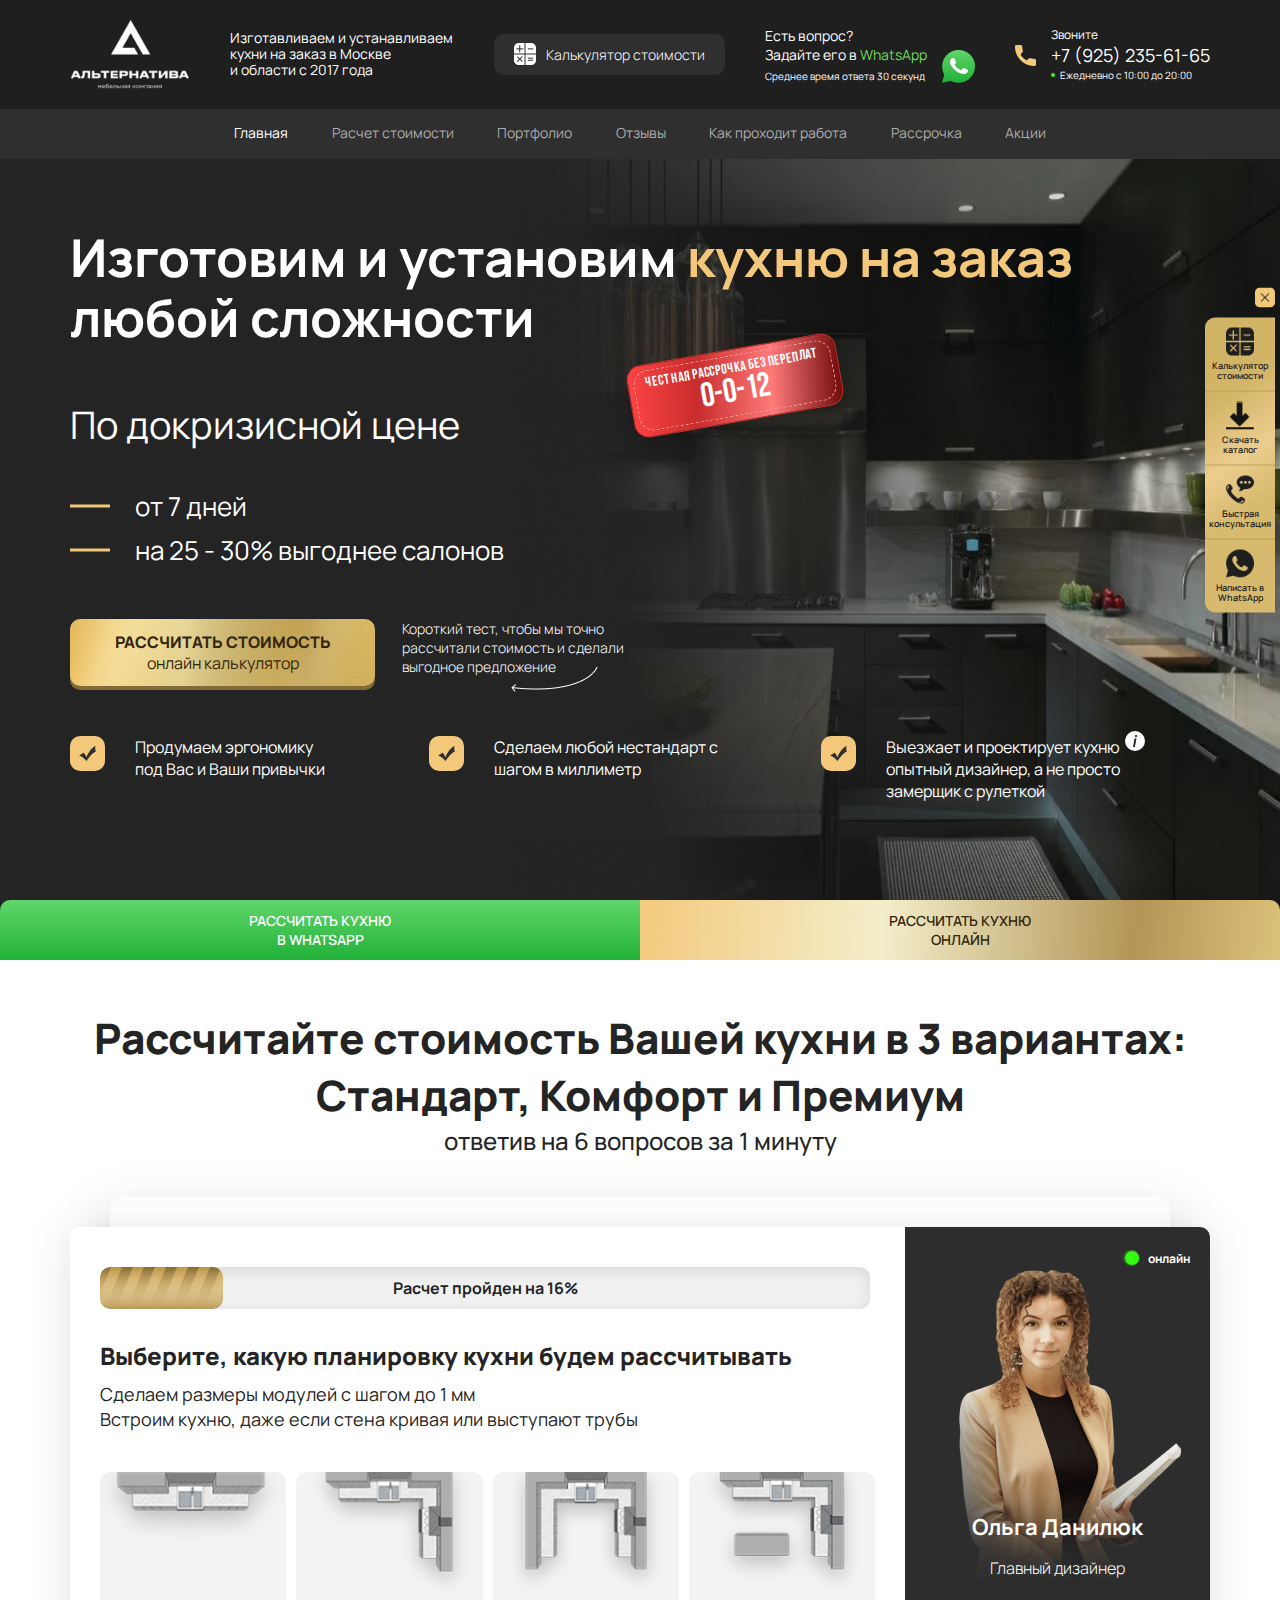
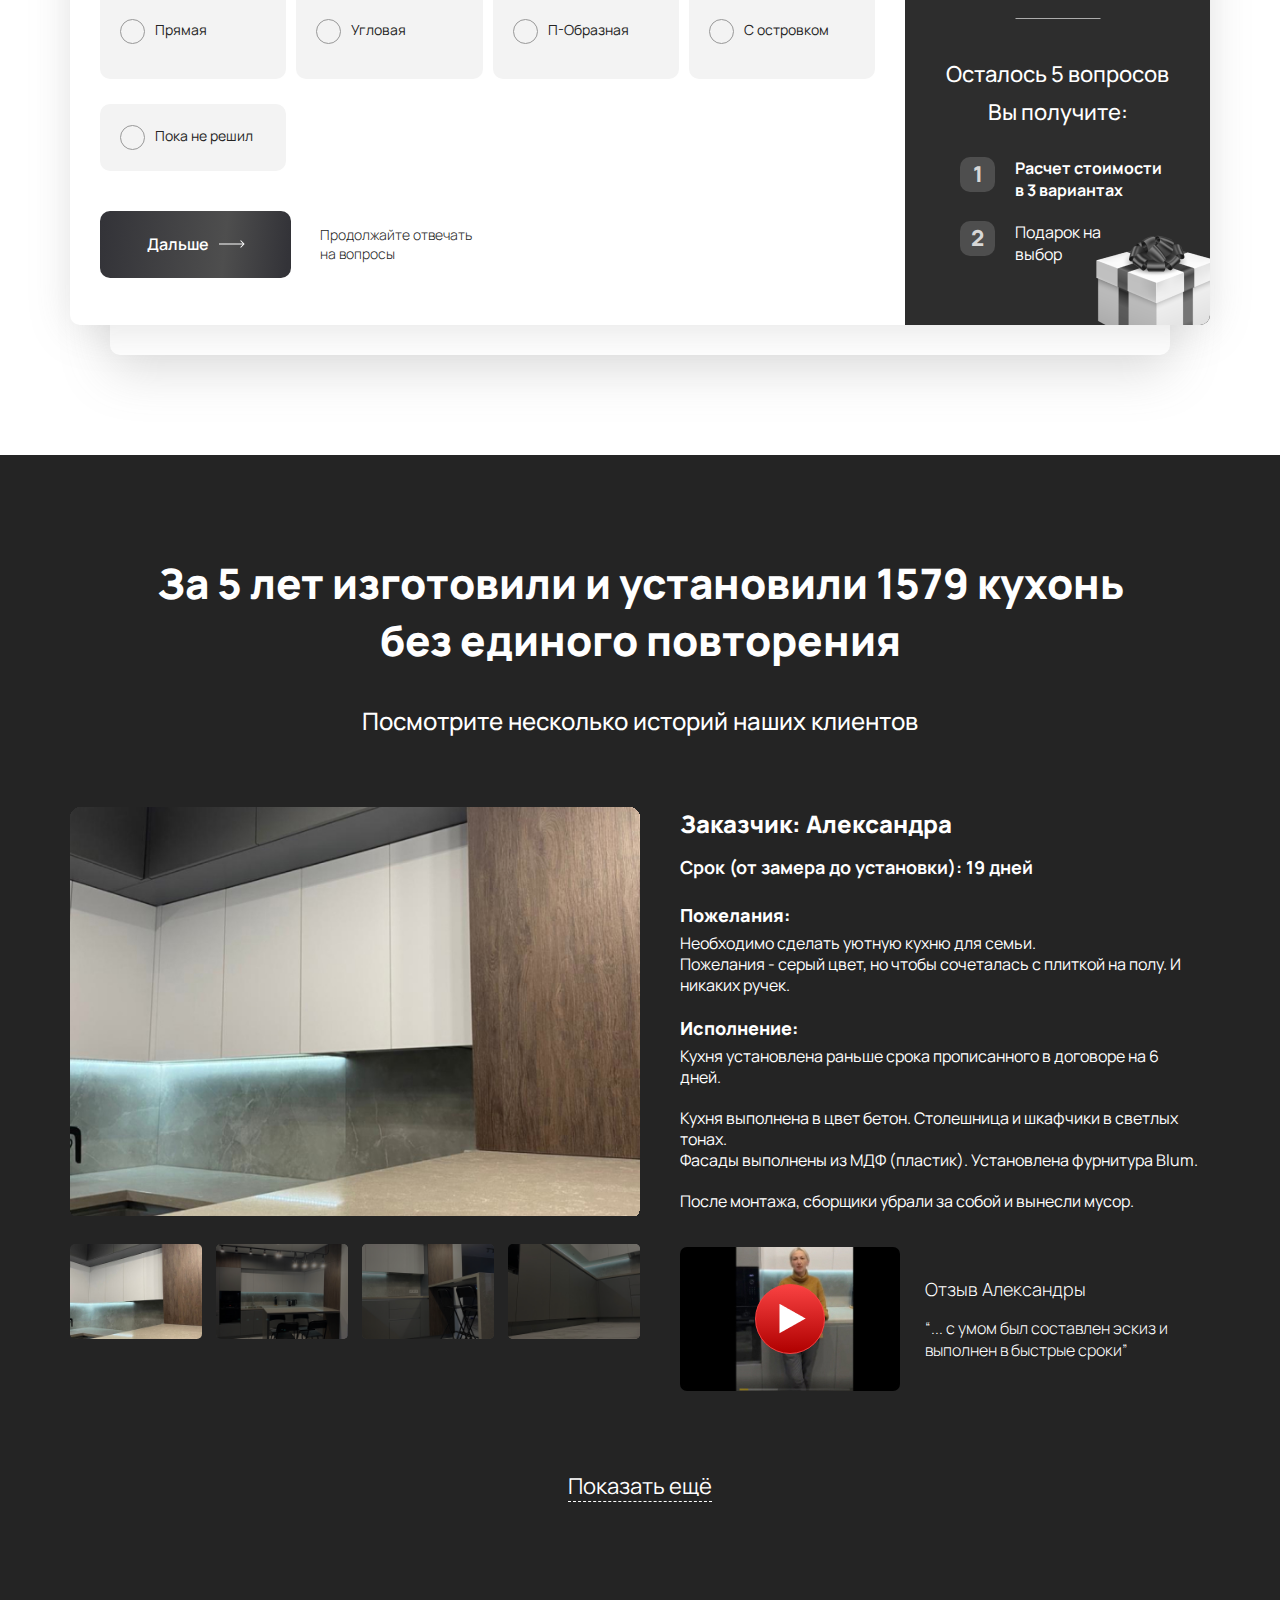
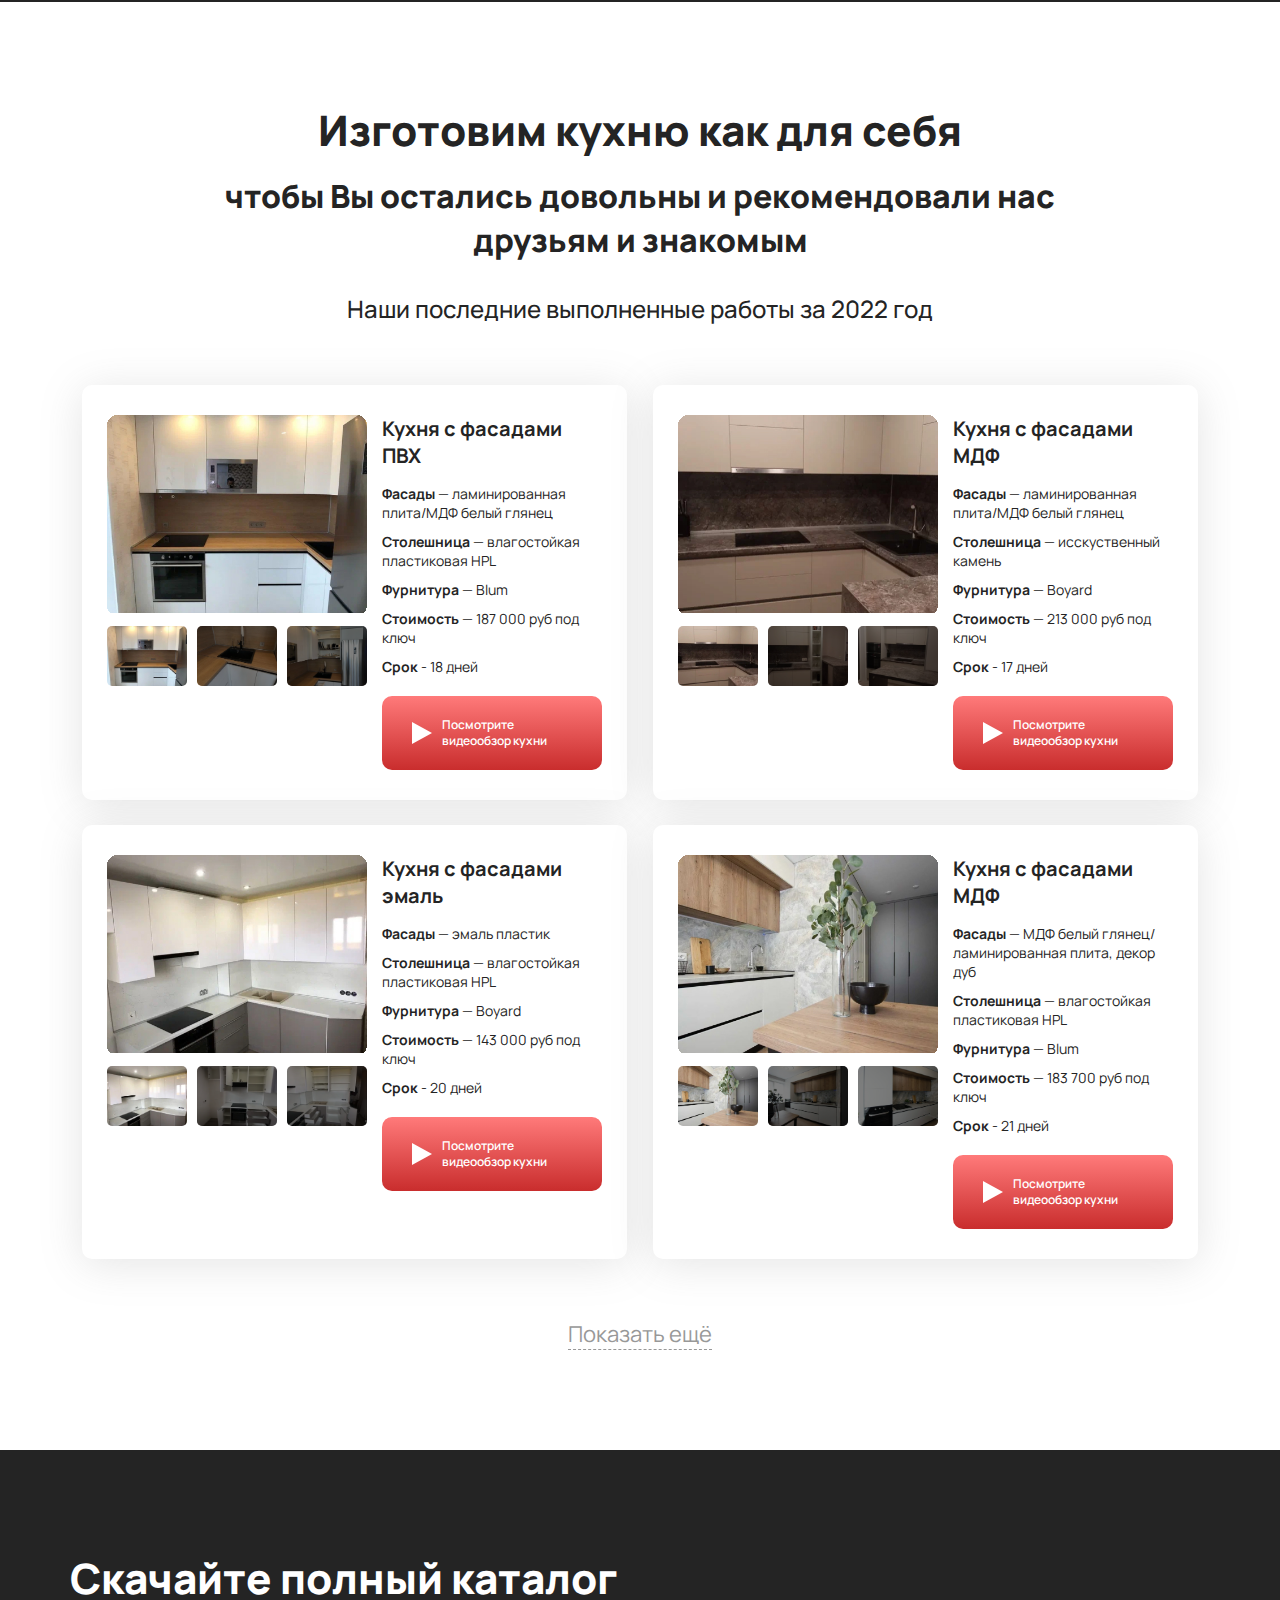
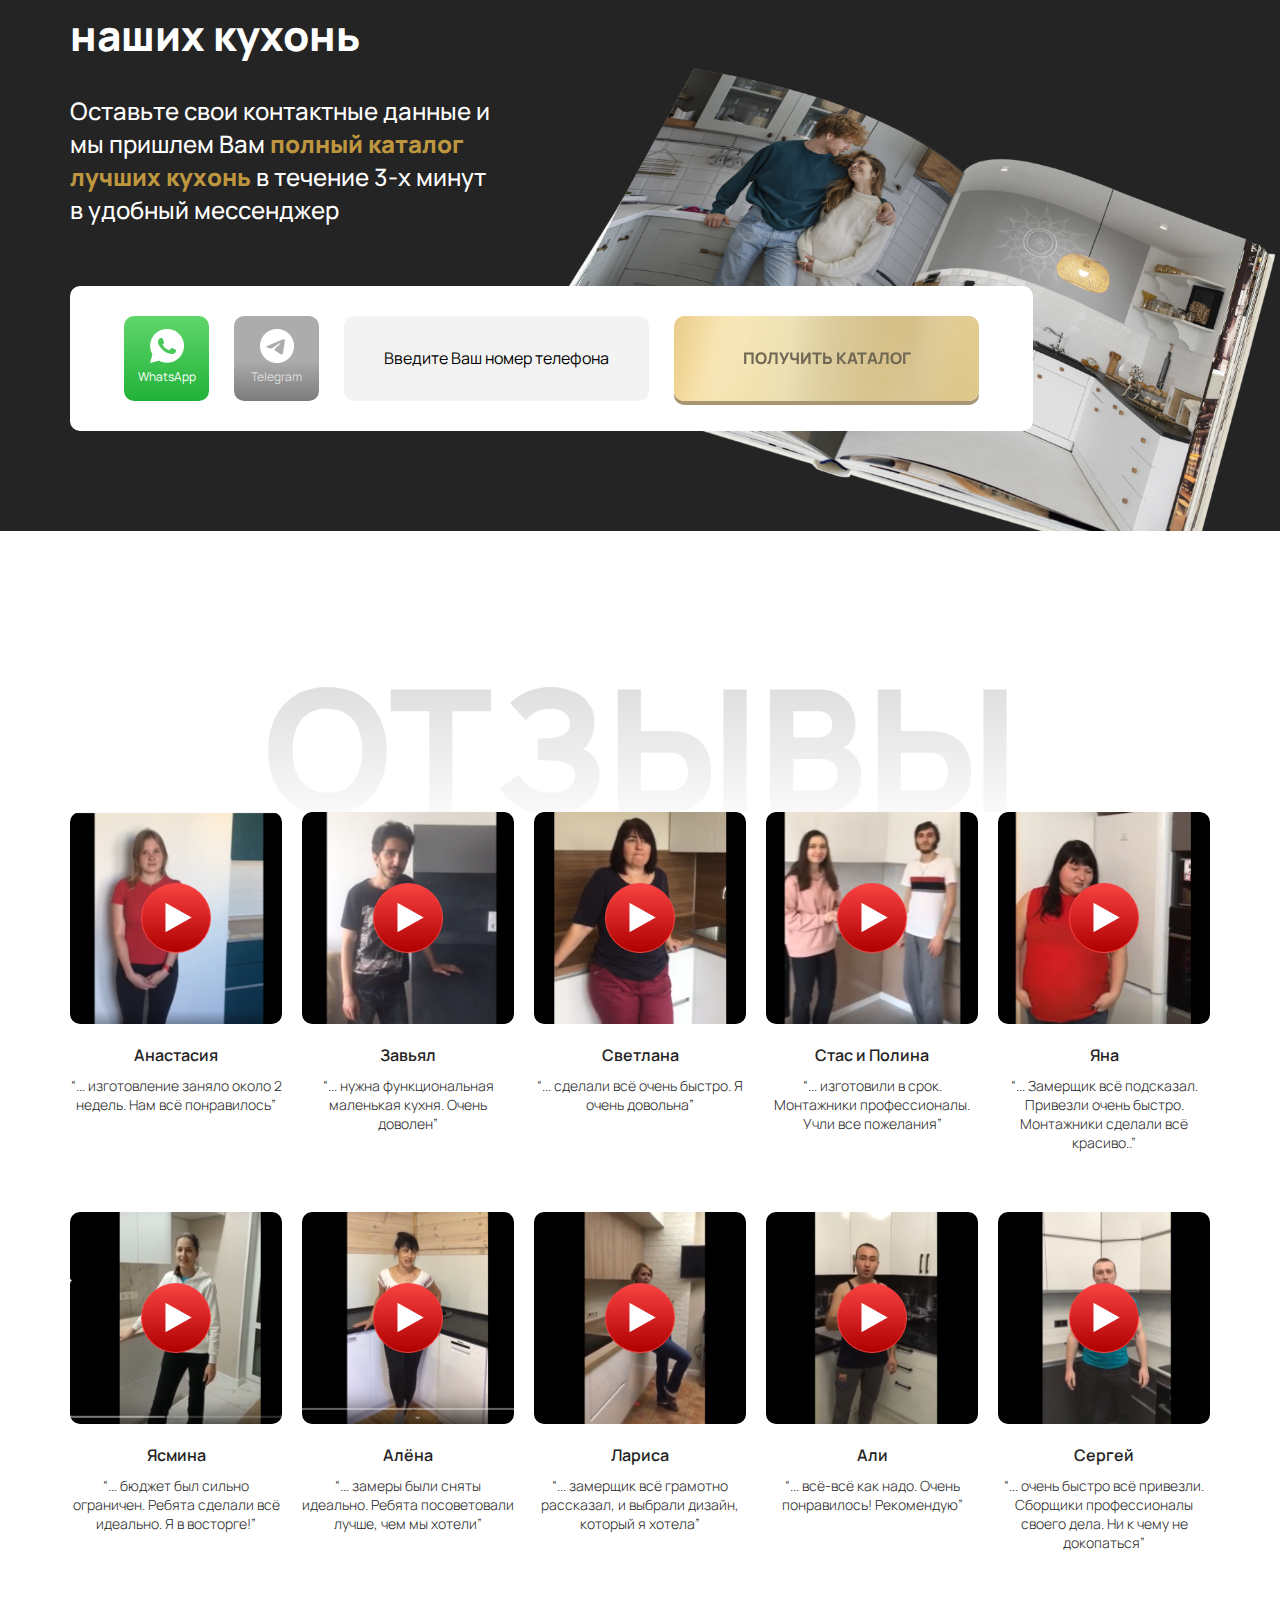
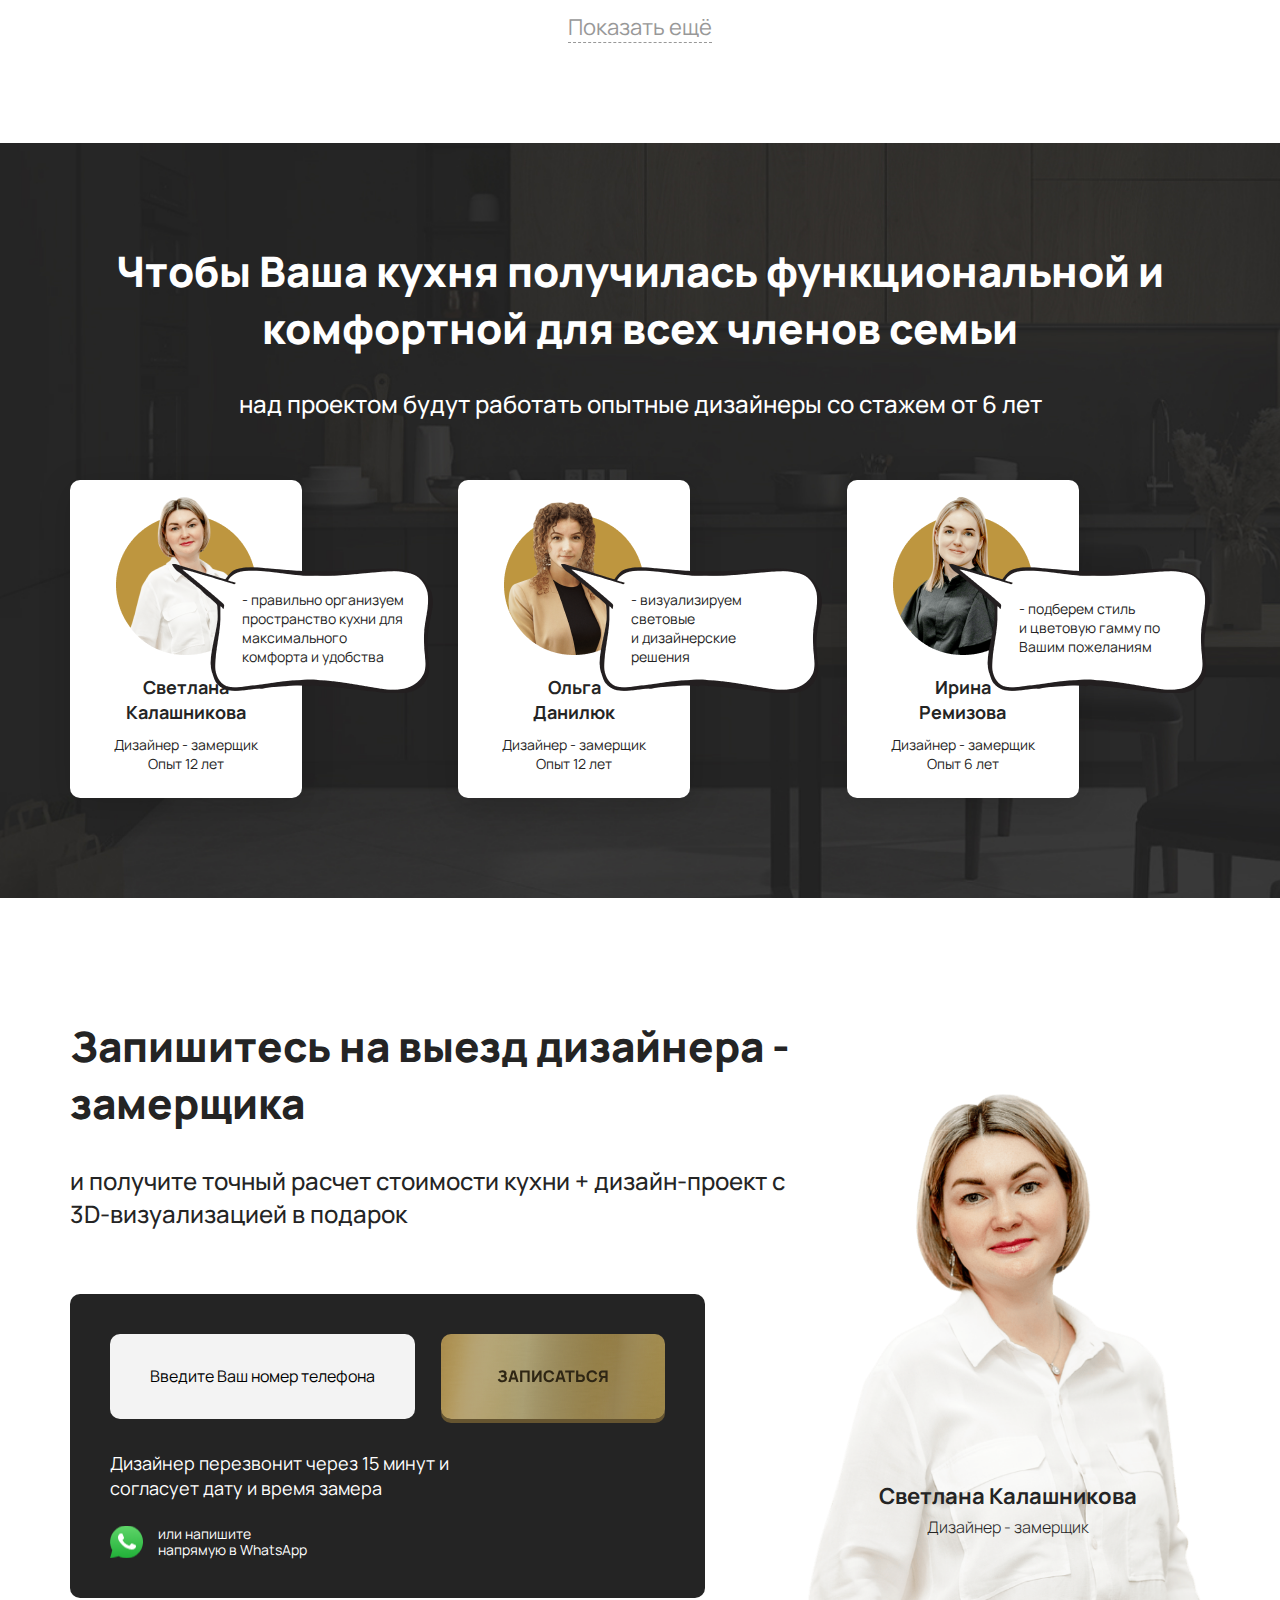
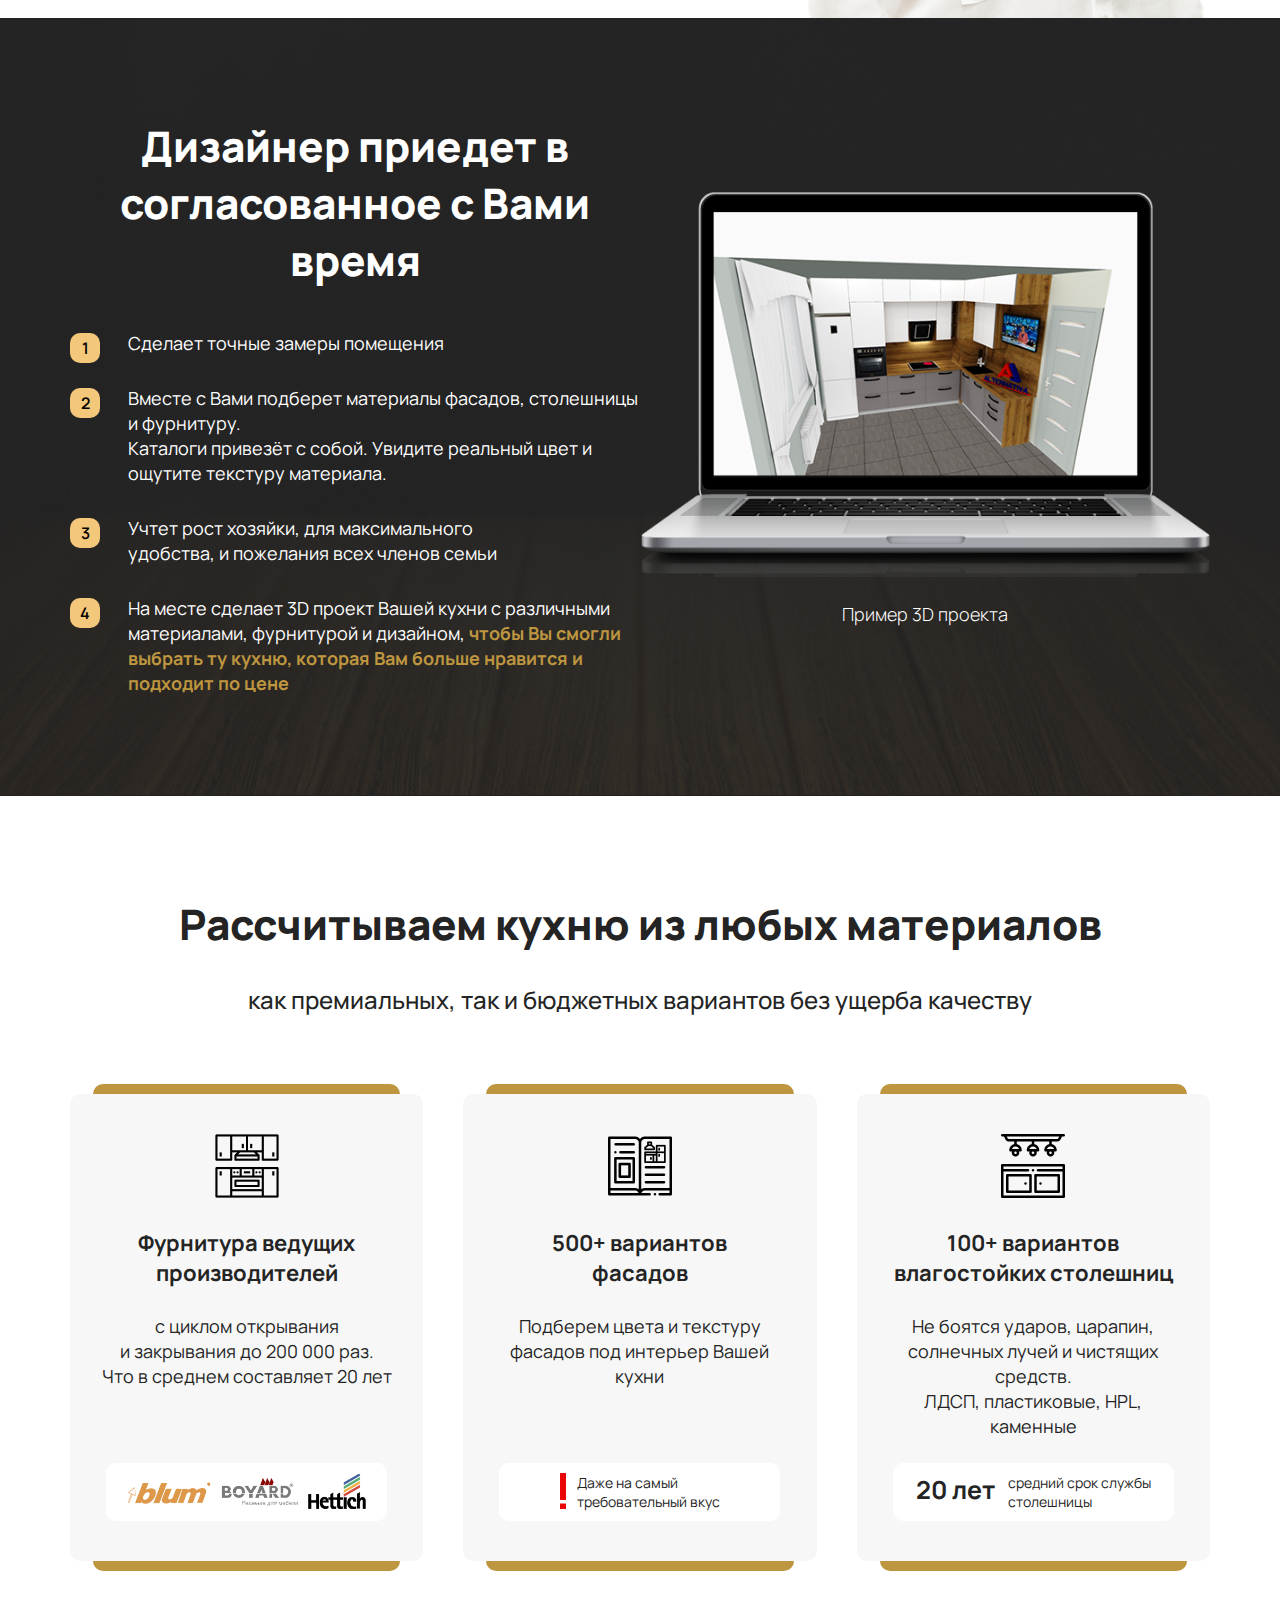
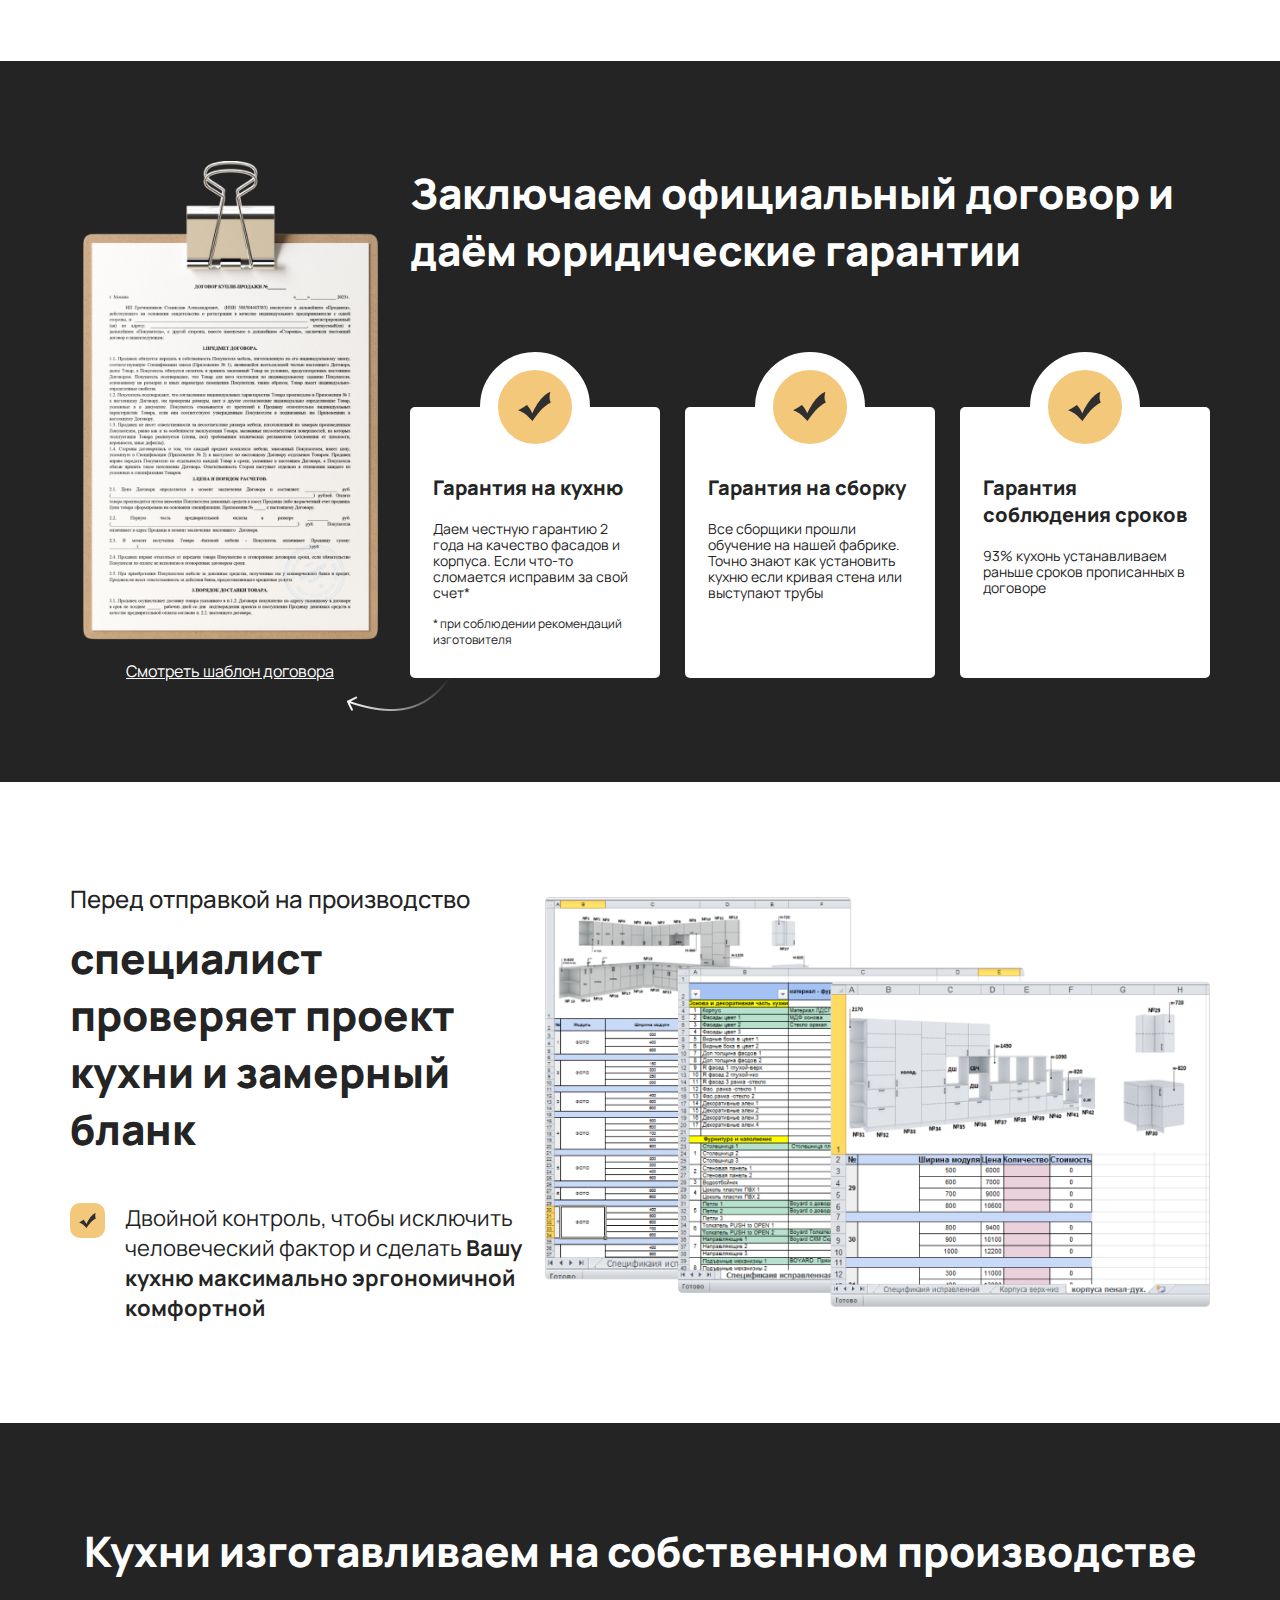
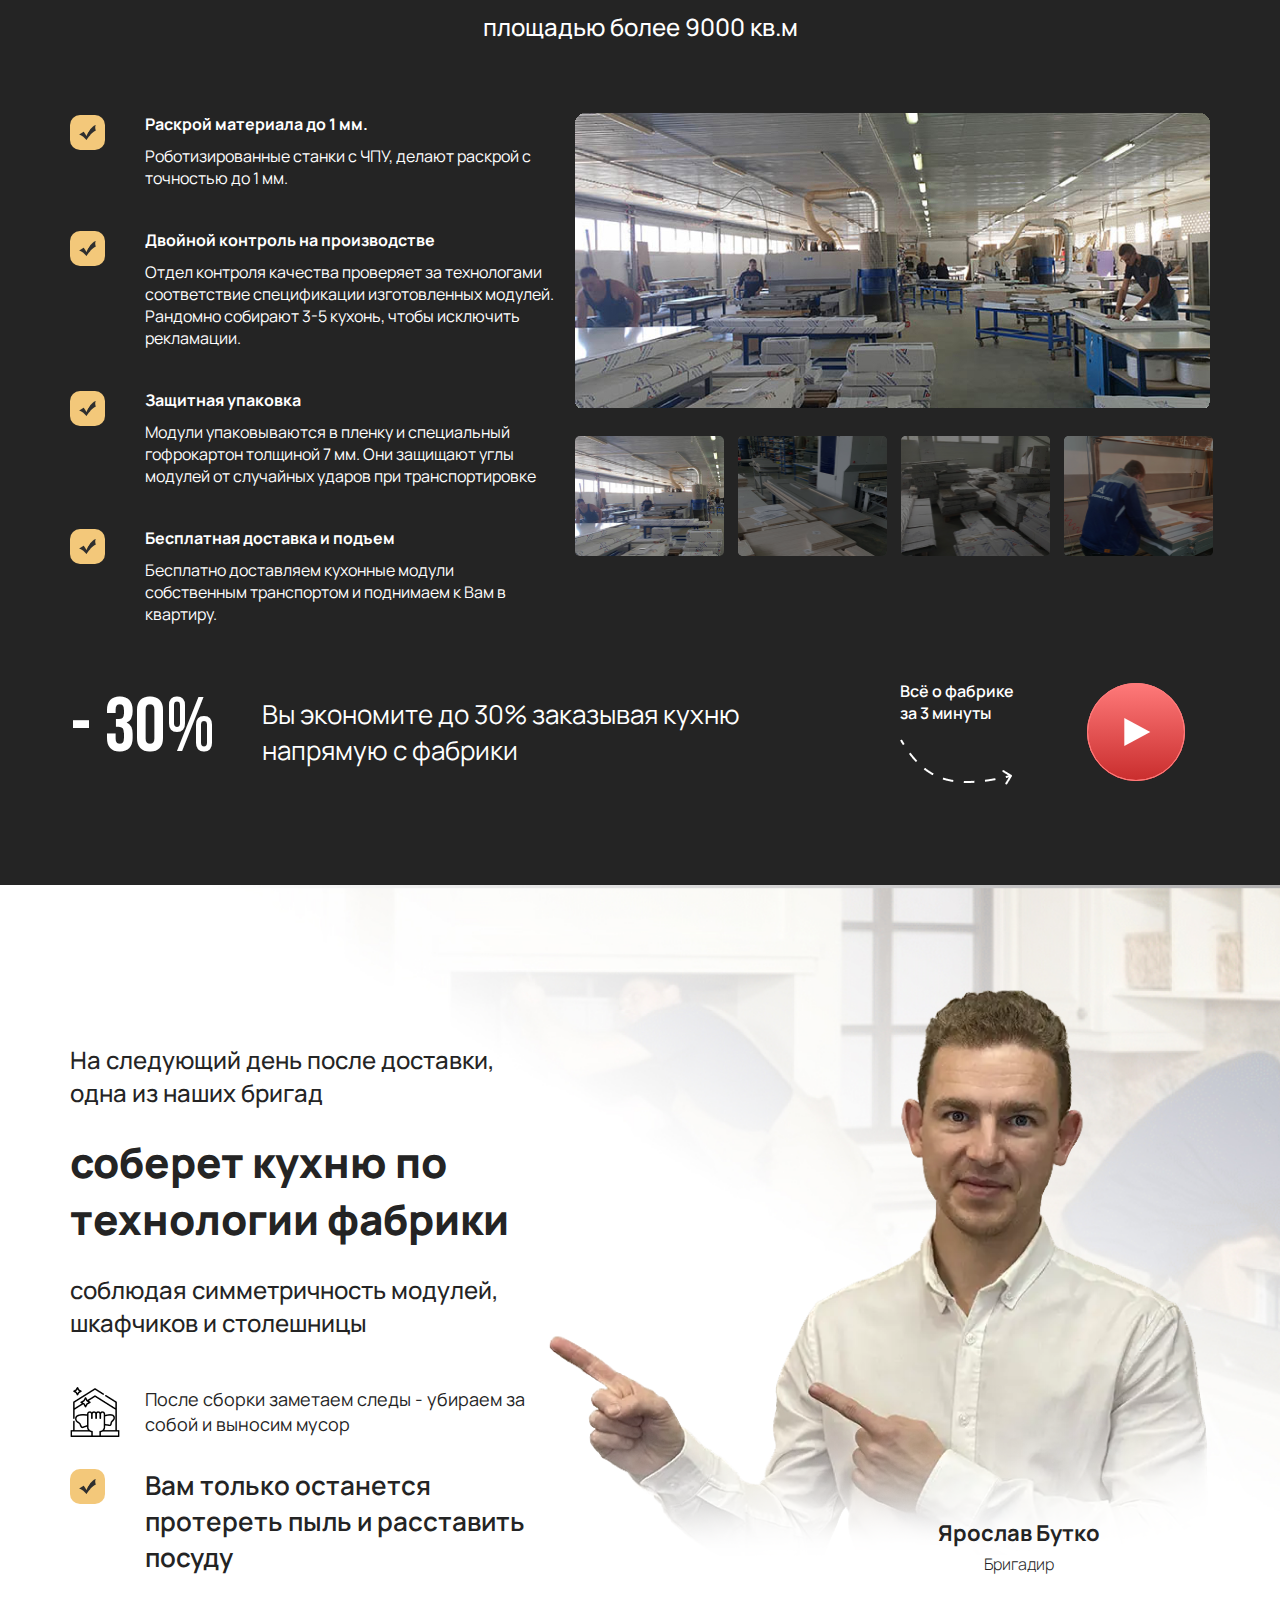
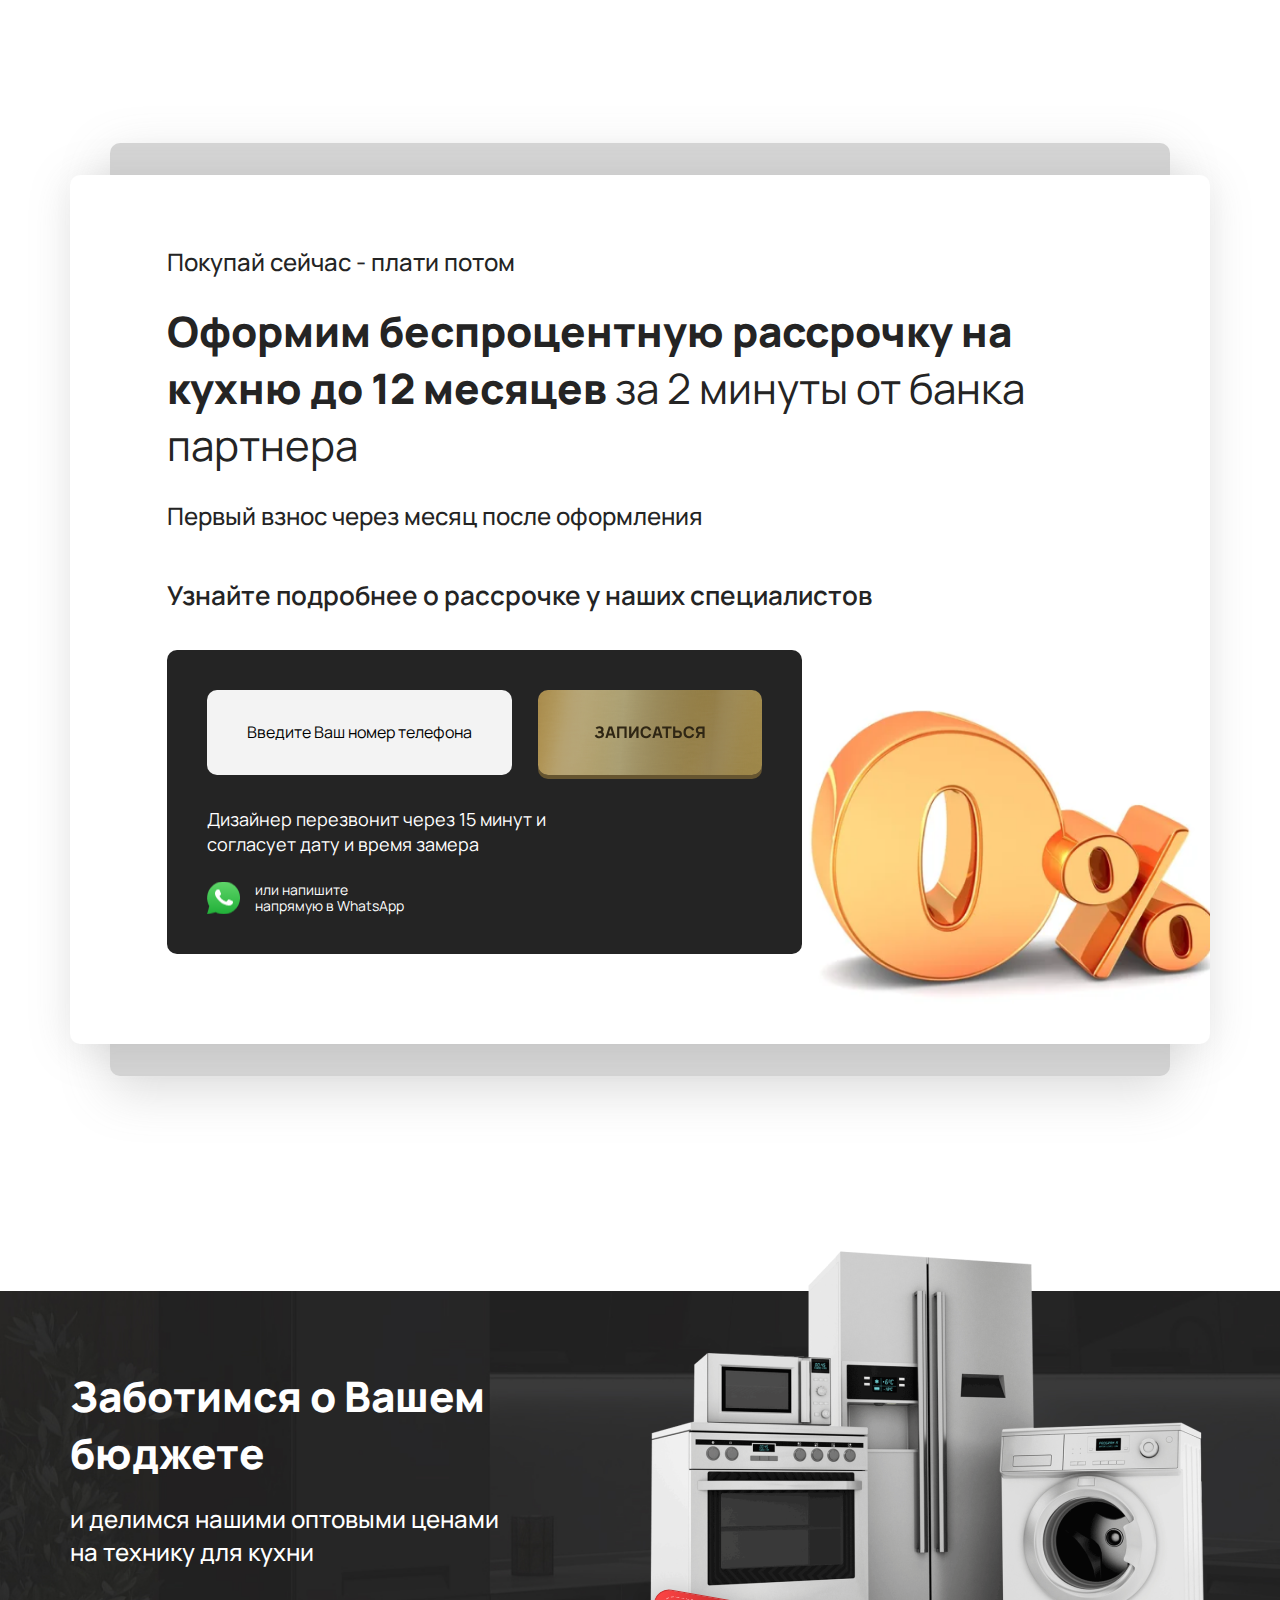
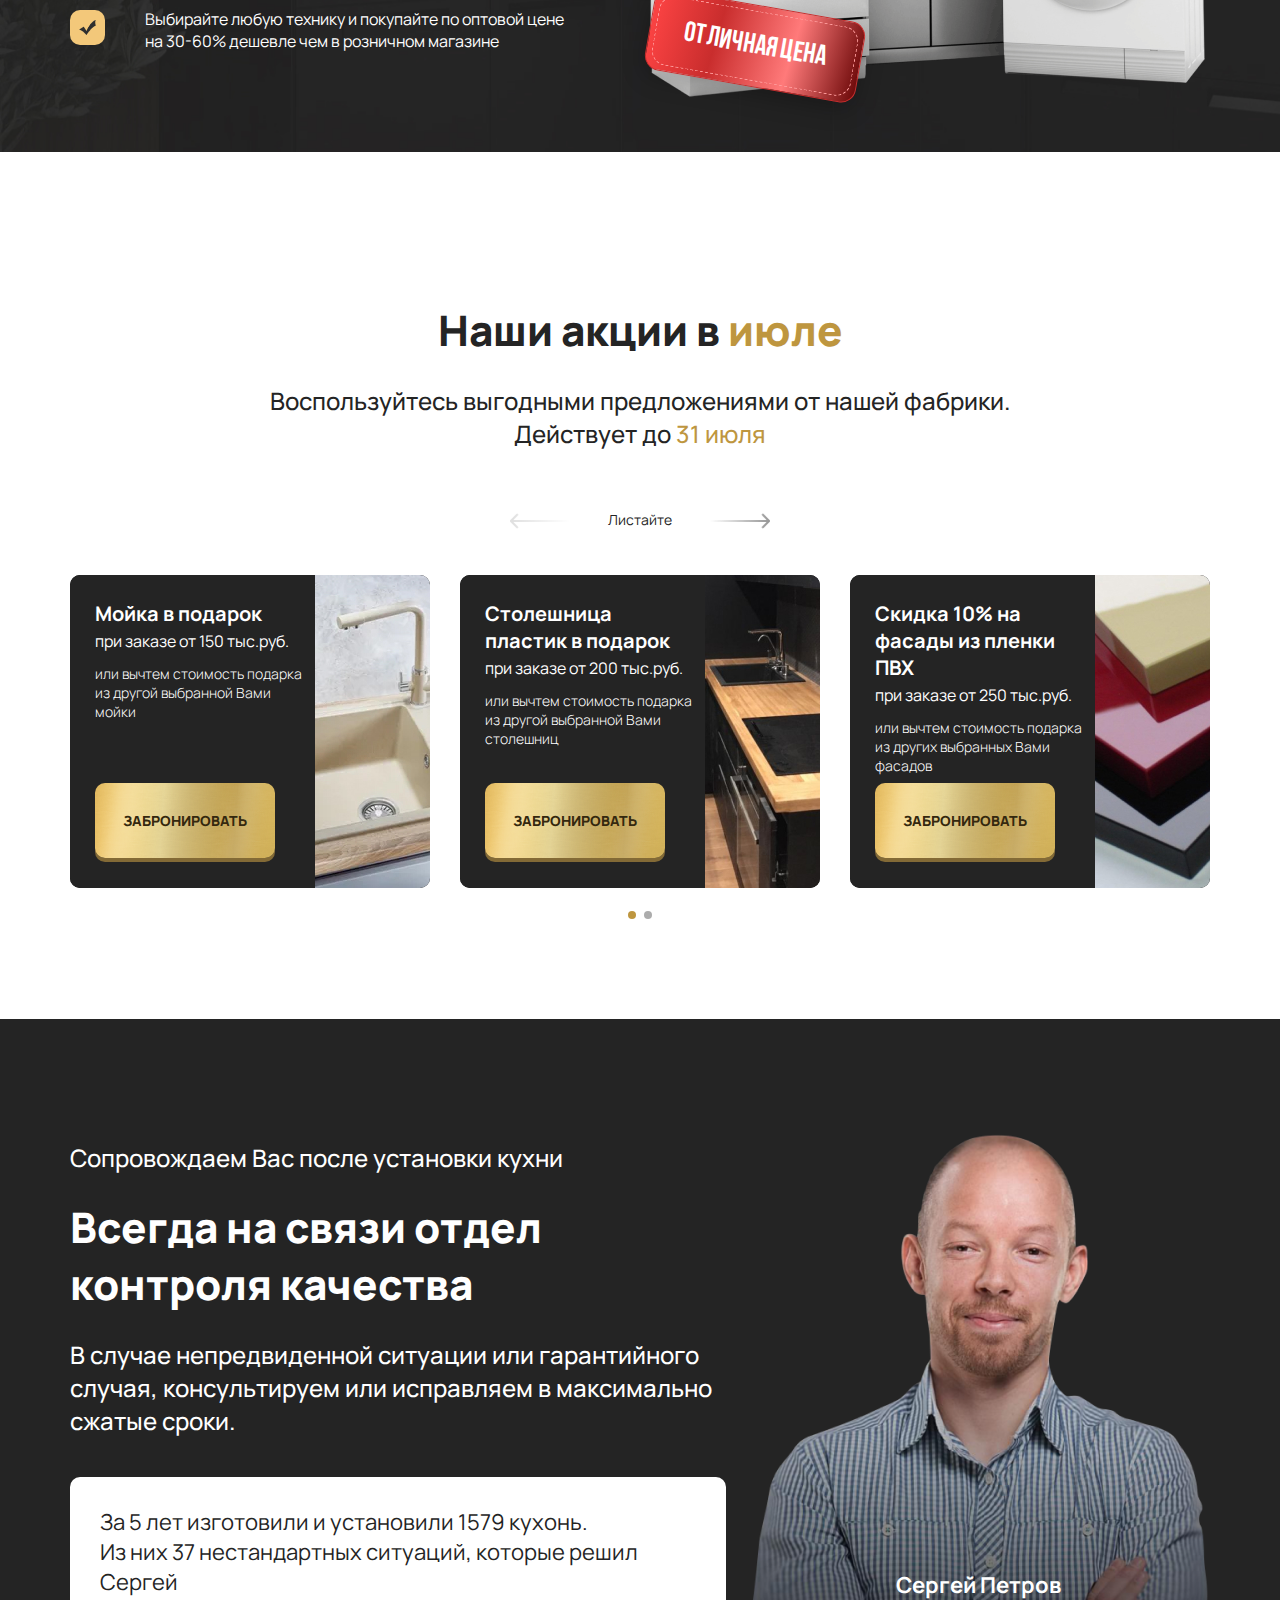
==== commit fb37506c: "3rd bugs pocket fiexd and added works keys" ====
--- a/index.html
+++ b/index.html
@@ -4,6 +4,9 @@
 	<meta charset="UTF-8">
 	<title>Альтернатива</title>
 	<meta name="viewport" content="width=device-width, initial-scale=1.0">
+	<link rel="apple-touch-icon" sizes="180x180" href="img/favicon/apple-touch-icon.png">
+	<link rel="icon" type="image/png" sizes="32x32" href="img/favicon/favicon-32x32.png">
+	<link rel="icon" type="image/png" sizes="16x16" href="img/favicon/favicon-16x16.png">
 	<link href="https://fonts.googleapis.com/css2?family=Manrope:wght@300;400;500;600;700;800&display=swap" rel="stylesheet">
 	<link rel="stylesheet" href="css/fonts.css">
 	<link rel="stylesheet" href="css/fancybox.min.css">
@@ -1112,52 +1115,102 @@
 						<div class="slider_wrap">
 							<div class="works_main-slider main_slider">
 								<div class="main_slider-in">
-									<a href="img/works/work-1.jpg" class="fancy-slide" data-fancybox="works-1">
-										<img src="img/works/work-1.jpg" alt="">
+									<a href="img/works/1-1.jpg" class="fancy-slide" data-fancybox="works-1">
+										<img src="img/works/1-1.jpg" alt="">
 									</a>
 								</div>
 								<div class="main_slider-in">
-									<a href="img/works/work-1.jpg" class="fancy-slide" data-fancybox="works-1">
-										<img src="img/works/work-1.jpg" alt="">
+									<a href="img/works/1-2.jpg" class="fancy-slide" data-fancybox="works-1">
+										<img src="img/works/1-2.jpg" alt="">
 									</a>
 								</div>
 								<div class="main_slider-in">
-									<a href="img/works/work-1.jpg" class="fancy-slide" data-fancybox="works-1">
-										<img src="img/works/work-1.jpg" alt="">
+									<a href="img/works/1-3.jpg" class="fancy-slide" data-fancybox="works-1">
+										<img src="img/works/1-3.jpg" alt="">
+									</a>
+								</div>
+								<div class="main_slider-in">
+									<a href="img/works/1-4.jpg" class="fancy-slide" data-fancybox="works-1">
+										<img src="img/works/1-4.jpg" alt="">
+									</a>
+								</div>
+								<div class="main_slider-in">
+									<a href="img/works/1-5.jpg" class="fancy-slide" data-fancybox="works-1">
+										<img src="img/works/1-5.jpg" alt="">
+									</a>
+								</div>
+								<div class="main_slider-in">
+									<a href="img/works/1-6.jpg" class="fancy-slide" data-fancybox="works-1">
+										<img src="img/works/1-6.jpg" alt="">
+									</a>
+								</div>
+								<div class="main_slider-in">
+									<a href="img/works/1-7.jpg" class="fancy-slide" data-fancybox="works-1">
+										<img src="img/works/1-7.jpg" alt="">
+									</a>
+								</div>
+								<div class="main_slider-in">
+									<a href="img/works/1-8.jpg" class="fancy-slide" data-fancybox="works-1">
+										<img src="img/works/1-8.jpg" alt="">
 									</a>
 								</div>
 							</div>
 							<div class="works_tab-slider tab_slider">
 								<div class="tab_slider-in">
 									<div class="tab_slide-in">
-										<img src="img/works/work-1.jpg" alt="">
+										<img src="img/works/1-1.jpg" alt="">
 									</div>
 								</div>
 								<div class="tab_slider-in">
 									<div class="tab_slide-in">
-										<img src="img/works/work-1.jpg" alt="">
+										<img src="img/works/1-2.jpg" alt="">
 									</div>
 								</div>
 								<div class="tab_slider-in">
 									<div class="tab_slide-in">
-										<img src="img/works/work-1.jpg" alt="">
+										<img src="img/works/1-3.jpg" alt="">
+									</div>
+								</div>
+								<div class="tab_slider-in">
+									<div class="tab_slide-in">
+										<img src="img/works/1-4.jpg" alt="">
+									</div>
+								</div>
+								<div class="tab_slider-in">
+									<div class="tab_slide-in">
+										<img src="img/works/1-5.jpg" alt="">
+									</div>
+								</div>
+								<div class="tab_slider-in">
+									<div class="tab_slide-in">
+										<img src="img/works/1-6.jpg" alt="">
+									</div>
+								</div>
+								<div class="tab_slider-in">
+									<div class="tab_slide-in">
+										<img src="img/works/1-7.jpg" alt="">
+									</div>
+								</div>
+								<div class="tab_slider-in">
+									<div class="tab_slide-in">
+										<img src="img/works/1-8.jpg" alt="">
 									</div>
 								</div>
 							</div>
 						</div>
 						<div class="works_content">
 							<div class="works_content-txt">
-								<div class="works_name">Кухня Азалия</div>
+								<div class="works_name">Кухня с фасадами ПВХ</div>
 								<ul class="works_list">
-									<li class="works_item"><b>Фасады</b> — МДФ белый глянец/ламинированная плита, декор дуб</li>
+									<li class="works_item"><b>Фасады</b> — ламинированная плита/МДФ белый глянец</li>
 									<li class="works_item"><b>Столешница</b> — влагостойкая пластиковая HPL⠀</li>
-									<li class="works_item"><b>Фурни</b> — blum</li>
-									<li class="works_item"><b>Стоимость</b> — 183 700 руб под ключ</li>
-									<li class="works_item"><b>Срок</b> - 21 день</li>
+									<li class="works_item"><b>Фурнитура</b> — Blum</li>
+									<li class="works_item"><b>Стоимость</b> — 187 000 руб под ключ</li>
+									<li class="works_item"><b>Срок</b> - 18 дней</li>
 								</ul>
 							</div>
 							<div class="works_btn-wrap">
-								<a href="#" class="works_btn" data-fancybox>Посмотрите видеообзор кухни</a>
+								<a href="https://youtu.be/c9xzNsqYpV4" class="works_btn" data-fancybox>Посмотрите видеообзор кухни</a>
 							</div>
 						</div>
 					</div>
@@ -1167,52 +1220,72 @@
 						<div class="slider_wrap">
 							<div class="works_main-slider main_slider">
 								<div class="main_slider-in">
-									<a href="img/works/work-1.jpg" class="fancy-slide" data-fancybox="works-1">
-										<img src="img/works/work-1.jpg" alt="">
+									<a href="img/works/2-1.jpg" class="fancy-slide" data-fancybox="works-2">
+										<img src="img/works/2-1.jpg" alt="">
 									</a>
 								</div>
 								<div class="main_slider-in">
-									<a href="img/works/work-1.jpg" class="fancy-slide" data-fancybox="works-1">
-										<img src="img/works/work-1.jpg" alt="">
+									<a href="img/works/2-2.jpg" class="fancy-slide" data-fancybox="works-2">
+										<img src="img/works/2-2.jpg" alt="">
 									</a>
 								</div>
 								<div class="main_slider-in">
-									<a href="img/works/work-1.jpg" class="fancy-slide" data-fancybox="works-1">
-										<img src="img/works/work-1.jpg" alt="">
+									<a href="img/works/2-3.jpg" class="fancy-slide" data-fancybox="works-2">
+										<img src="img/works/2-3.jpg" alt="">
+									</a>
+								</div>
+								<div class="main_slider-in">
+									<a href="img/works/2-4.jpg" class="fancy-slide" data-fancybox="works-2">
+										<img src="img/works/2-4.jpg" alt="">
+									</a>
+								</div>
+								<div class="main_slider-in">
+									<a href="img/works/2-5.jpg" class="fancy-slide" data-fancybox="works-2">
+										<img src="img/works/2-5.jpg" alt="">
 									</a>
 								</div>
 							</div>
 							<div class="works_tab-slider tab_slider">
 								<div class="tab_slider-in">
 									<div class="tab_slide-in">
-										<img src="img/works/work-1.jpg" alt="">
+										<img src="img/works/2-1.jpg" alt="">
 									</div>
 								</div>
 								<div class="tab_slider-in">
 									<div class="tab_slide-in">
-										<img src="img/works/work-1.jpg" alt="">
+										<img src="img/works/2-2.jpg" alt="">
 									</div>
 								</div>
 								<div class="tab_slider-in">
 									<div class="tab_slide-in">
-										<img src="img/works/work-1.jpg" alt="">
+										<img src="img/works/2-3.jpg" alt="">
+									</div>
+								</div>
+								<div class="tab_slider-in">
+									<div class="tab_slide-in">
+										<img src="img/works/2-4.jpg" alt="">
+									</div>
+								</div>
+								<div class="tab_slider-in">
+									<div class="tab_slide-in">
+										<img src="img/works/2-5.jpg" alt="">
 									</div>
 								</div>
 							</div>
 						</div>
 						<div class="works_content">
 							<div class="works_content-txt">
-								<div class="works_name">Кухня Азалия</div>
+								<div class="works_name">Кухня с фасадами МДФ</div>
 								<ul class="works_list">
-									<li class="works_item"><b>Фасады</b> — МДФ белый глянец/ламинированная плита, декор дуб</li>
-									<li class="works_item"><b>Столешница</b> — влагостойкая пластиковая HPL⠀</li>
-									<li class="works_item"><b>Фурни</b> — blum</li>
-									<li class="works_item"><b>Стоимость</b> — 183 700 руб под ключ</li>
-									<li class="works_item"><b>Срок</b> - 21 день</li>
+									<li class="works_item"><b>Фасады</b> — ламинированная плита/МДФ белый глянец</li>
+									<li class="works_item"><b>Столешница</b> — исскуственный камень</li>
+									<li class="works_item"><b>Фурнитура</b> — Boyard</li>
+									<li class="works_item"><b>Стоимость</b> — 213 000 руб под ключ</li>
+									<li class="works_item"><b>Срок</b> - 17 дней</li>
 								</ul>
 							</div>
 							<div class="works_btn-wrap">
-								<a href="#" class="works_btn" data-fancybox>Посмотрите видеообзор кухни</a>
+								<a href="https://youtu.be/PNIczUtTYr8" class="works_btn" data-fancybox>Посмотрите видеообзор кухни</a>
 							</div>
 						</div>
 					</div>
@@ -1222,52 +1295,82 @@
 						<div class="slider_wrap">
 							<div class="works_main-slider main_slider">
 								<div class="main_slider-in">
-									<a href="img/works/work-1.jpg" class="fancy-slide" data-fancybox="works-1">
-										<img src="img/works/work-1.jpg" alt="">
+									<a href="img/works/3-1.jpg" class="fancy-slide" data-fancybox="works-3">
+										<img src="img/works/3-1.jpg" alt="">
 									</a>
 								</div>
 								<div class="main_slider-in">
-									<a href="img/works/work-1.jpg" class="fancy-slide" data-fancybox="works-1">
-										<img src="img/works/work-1.jpg" alt="">
+									<a href="img/works/3-2.jpg" class="fancy-slide" data-fancybox="works-3">
+										<img src="img/works/3-2.jpg" alt="">
 									</a>
 								</div>
 								<div class="main_slider-in">
-									<a href="img/works/work-1.jpg" class="fancy-slide" data-fancybox="works-1">
-										<img src="img/works/work-1.jpg" alt="">
+									<a href="img/works/3-3.jpg" class="fancy-slide" data-fancybox="works-3">
+										<img src="img/works/3-3.jpg" alt="">
+									</a>
+								</div>
+								<div class="main_slider-in">
+									<a href="img/works/3-4.jpg" class="fancy-slide" data-fancybox="works-3">
+										<img src="img/works/3-4.jpg" alt="">
+									</a>
+								</div>
+								<div class="main_slider-in">
+									<a href="img/works/3-5.jpg" class="fancy-slide" data-fancybox="works-3">
+										<img src="img/works/3-5.jpg" alt="">
+									</a>
+								</div>
+								<div class="main_slider-in">
+									<a href="img/works/3-6.jpg" class="fancy-slide" data-fancybox="works-3">
+										<img src="img/works/3-6.jpg" alt="">
 									</a>
 								</div>
 							</div>
 							<div class="works_tab-slider tab_slider">
 								<div class="tab_slider-in">
 									<div class="tab_slide-in">
-										<img src="img/works/work-1.jpg" alt="">
+										<img src="img/works/3-1.jpg" alt="">
 									</div>
 								</div>
 								<div class="tab_slider-in">
 									<div class="tab_slide-in">
-										<img src="img/works/work-1.jpg" alt="">
+										<img src="img/works/3-2.jpg" alt="">
 									</div>
 								</div>
 								<div class="tab_slider-in">
 									<div class="tab_slide-in">
-										<img src="img/works/work-1.jpg" alt="">
+										<img src="img/works/3-3.jpg" alt="">
+									</div>
+								</div>
+								<div class="tab_slider-in">
+									<div class="tab_slide-in">
+										<img src="img/works/3-4.jpg" alt="">
+									</div>
+								</div>
+								<div class="tab_slider-in">
+									<div class="tab_slide-in">
+										<img src="img/works/3-5.jpg" alt="">
+									</div>
+								</div>
+								<div class="tab_slider-in">
+									<div class="tab_slide-in">
+										<img src="img/works/3-6.jpg" alt="">
 									</div>
 								</div>
 							</div>
 						</div>
 						<div class="works_content">
 							<div class="works_content-txt">
-								<div class="works_name">Кухня Азалия</div>
+								<div class="works_name">Кухня с фасадами эмаль</div>
 								<ul class="works_list">
-									<li class="works_item"><b>Фасады</b> — МДФ белый глянец/ламинированная плита, декор дуб</li>
+									<li class="works_item"><b>Фасады</b> — эмаль пластик</li>
 									<li class="works_item"><b>Столешница</b> — влагостойкая пластиковая HPL⠀</li>
-									<li class="works_item"><b>Фурни</b> — blum</li>
-									<li class="works_item"><b>Стоимость</b> — 183 700 руб под ключ</li>
-									<li class="works_item"><b>Срок</b> - 21 день</li>
+									<li class="works_item"><b>Фурнитура</b> — Boyard</li>
+									<li class="works_item"><b>Стоимость</b> — 143 000 руб под ключ</li>
+									<li class="works_item"><b>Срок</b> - 20 дней</li>
 								</ul>
 							</div>
 							<div class="works_btn-wrap">
-								<a href="#" class="works_btn" data-fancybox>Посмотрите видеообзор кухни</a>
+								<a href="https://youtu.be/gh3jypMg-es" class="works_btn" data-fancybox>Посмотрите видеообзор кухни</a>
 							</div>
 						</div>
 					</div>
@@ -1277,52 +1380,72 @@
 						<div class="slider_wrap">
 							<div class="works_main-slider main_slider">
 								<div class="main_slider-in">
-									<a href="img/works/work-1.jpg" class="fancy-slide" data-fancybox="works-1">
-										<img src="img/works/work-1.jpg" alt="">
+									<a href="img/works/4-1.jpg" class="fancy-slide" data-fancybox="works-4">
+										<img src="img/works/4-1.jpg" alt="">
 									</a>
 								</div>
 								<div class="main_slider-in">
-									<a href="img/works/work-1.jpg" class="fancy-slide" data-fancybox="works-1">
-										<img src="img/works/work-1.jpg" alt="">
+									<a href="img/works/4-2.jpg" class="fancy-slide" data-fancybox="works-4">
+										<img src="img/works/4-2.jpg" alt="">
 									</a>
 								</div>
 								<div class="main_slider-in">
-									<a href="img/works/work-1.jpg" class="fancy-slide" data-fancybox="works-1">
-										<img src="img/works/work-1.jpg" alt="">
+									<a href="img/works/4-3.jpg" class="fancy-slide" data-fancybox="works-4">
+										<img src="img/works/4-3.jpg" alt="">
+									</a>
+								</div>
+								<div class="main_slider-in">
+									<a href="img/works/4-4.jpg" class="fancy-slide" data-fancybox="works-4">
+										<img src="img/works/4-4.jpg" alt="">
+									</a>
+								</div>
+								<div class="main_slider-in">
+									<a href="img/works/4-5.jpg" class="fancy-slide" data-fancybox="works-4">
+										<img src="img/works/4-5.jpg" alt="">
 									</a>
 								</div>
 							</div>
 							<div class="works_tab-slider tab_slider">
 								<div class="tab_slider-in">
 									<div class="tab_slide-in">
-										<img src="img/works/work-1.jpg" alt="">
+										<img src="img/works/4-1.jpg" alt="">
 									</div>
 								</div>
 								<div class="tab_slider-in">
 									<div class="tab_slide-in">
-										<img src="img/works/work-1.jpg" alt="">
+										<img src="img/works/4-2.jpg" alt="">
 									</div>
 								</div>
 								<div class="tab_slider-in">
 									<div class="tab_slide-in">
-										<img src="img/works/work-1.jpg" alt="">
+										<img src="img/works/4-3.jpg" alt="">
+									</div>
+								</div>
+								<div class="tab_slider-in">
+									<div class="tab_slide-in">
+										<img src="img/works/4-4.jpg" alt="">
+									</div>
+								</div>
+								<div class="tab_slider-in">
+									<div class="tab_slide-in">
+										<img src="img/works/4-5.jpg" alt="">
 									</div>
 								</div>
 							</div>
 						</div>
 						<div class="works_content">
 							<div class="works_content-txt">
-								<div class="works_name">Кухня Азалия</div>
+								<div class="works_name">Кухня с фасадами МДФ</div>
 								<ul class="works_list">
 									<li class="works_item"><b>Фасады</b> — МДФ белый глянец/ламинированная плита, декор дуб</li>
 									<li class="works_item"><b>Столешница</b> — влагостойкая пластиковая HPL⠀</li>
-									<li class="works_item"><b>Фурни</b> — blum</li>
+									<li class="works_item"><b>Фурнитура</b> — Blum</li>
 									<li class="works_item"><b>Стоимость</b> — 183 700 руб под ключ</li>
-									<li class="works_item"><b>Срок</b> - 21 день</li>
+									<li class="works_item"><b>Срок</b> - 21 дней</li>
 								</ul>
 							</div>
 							<div class="works_btn-wrap">
-								<a href="#" class="works_btn" data-fancybox>Посмотрите видеообзор кухни</a>
+								<a href="https://youtu.be/gh3jypMg-es" class="works_btn" data-fancybox>Посмотрите видеообзор кухни</a>
 							</div>
 						</div>
 					</div>
@@ -1335,52 +1458,62 @@
 							<div class="slider_wrap">
 								<div class="works_main-slider main_slider">
 									<div class="main_slider-in">
-										<a href="img/works/work-1.jpg" class="fancy-slide" data-fancybox="works-1">
-											<img src="img/works/work-1.jpg" alt="">
-										</a>
-									</div>
-									<div class="main_slider-in">
-										<a href="img/works/work-1.jpg" class="fancy-slide" data-fancybox="works-1">
-											<img src="img/works/work-1.jpg" alt="">
-										</a>
-									</div>
-									<div class="main_slider-in">
-										<a href="img/works/work-1.jpg" class="fancy-slide" data-fancybox="works-1">
-											<img src="img/works/work-1.jpg" alt="">
+										<a href="img/works/5-1.jpg" class="fancy-slide" data-fancybox="works-5">
+											<img src="img/works/5-1.jpg" alt="">
+										</a>
+									</div>
+									<div class="main_slider-in">
+										<a href="img/works/5-2.jpg" class="fancy-slide" data-fancybox="works-5">
+											<img src="img/works/5-2.jpg" alt="">
+										</a>
+									</div>
+									<div class="main_slider-in">
+										<a href="img/works/5-3.jpg" class="fancy-slide" data-fancybox="works-5">
+											<img src="img/works/5-3.jpg" alt="">
+										</a>
+									</div>
+									<div class="main_slider-in">
+										<a href="img/works/5-4.jpg" class="fancy-slide" data-fancybox="works-5">
+											<img src="img/works/5-4.jpg" alt="">
 										</a>
 									</div>
 								</div>
 								<div class="works_tab-slider tab_slider">
 									<div class="tab_slider-in">
 										<div class="tab_slide-in">
-											<img src="img/works/work-1.jpg" alt="">
-										</div>
-									</div>
-									<div class="tab_slider-in">
-										<div class="tab_slide-in">
-											<img src="img/works/work-1.jpg" alt="">
-										</div>
-									</div>
-									<div class="tab_slider-in">
-										<div class="tab_slide-in">
-											<img src="img/works/work-1.jpg" alt="">
+											<img src="img/works/5-1.jpg" alt="">
+										</div>
+									</div>
+									<div class="tab_slider-in">
+										<div class="tab_slide-in">
+											<img src="img/works/5-2.jpg" alt="">
+										</div>
+									</div>
+									<div class="tab_slider-in">
+										<div class="tab_slide-in">
+											<img src="img/works/5-3.jpg" alt="">
+										</div>
+									</div>
+									<div class="tab_slider-in">
+										<div class="tab_slide-in">
+											<img src="img/works/5-4.jpg" alt="">
 										</div>
 									</div>
 								</div>
 							</div>
 							<div class="works_content">
 								<div class="works_content-txt">
-									<div class="works_name">Кухня Азалия</div>
+									<div class="works_name">Кухня с фасадами МДФ</div>
 									<ul class="works_list">
-										<li class="works_item"><b>Фасады</b> — МДФ белый глянец/ламинированная плита, декор дуб</li>
-										<li class="works_item"><b>Столешница</b> — влагостойкая пластиковая HPL⠀</li>
-										<li class="works_item"><b>Фурни</b> — blum</li>
-										<li class="works_item"><b>Стоимость</b> — 183 700 руб под ключ</li>
-										<li class="works_item"><b>Срок</b> - 21 день</li>
+										<li class="works_item"><b>Фасады</b> — МДФ декор белый матовый</li>
+										<li class="works_item"><b>Столешница</b> — влагостойкая пластиковая HPL, декор дуб сонома⠀</li>
+										<li class="works_item"><b>Фурнитура</b> — blum</li>
+										<li class="works_item"><b>Стоимость</b> — 169 300 руб под ключ</li>
+										<li class="works_item"><b>Срок</b> - 19 дней</li>
 									</ul>
 								</div>
 								<div class="works_btn-wrap">
-									<a href="#" class="works_btn" data-fancybox>Посмотрите видеообзор кухни</a>
+									<p class="works_par">Объединенная кухня и гостиная. Удачный вариант для такой планировки – зонирование барной стойкой. Отделяет зону отдыха от кухни.</p>
 								</div>
 							</div>
 						</div>
@@ -1390,52 +1523,582 @@
 							<div class="slider_wrap">
 								<div class="works_main-slider main_slider">
 									<div class="main_slider-in">
-										<a href="img/works/work-1.jpg" class="fancy-slide" data-fancybox="works-1">
-											<img src="img/works/work-1.jpg" alt="">
-										</a>
-									</div>
-									<div class="main_slider-in">
-										<a href="img/works/work-1.jpg" class="fancy-slide" data-fancybox="works-1">
-											<img src="img/works/work-1.jpg" alt="">
-										</a>
-									</div>
-									<div class="main_slider-in">
-										<a href="img/works/work-1.jpg" class="fancy-slide" data-fancybox="works-1">
-											<img src="img/works/work-1.jpg" alt="">
+										<a href="img/works/6-1.jpg" class="fancy-slide" data-fancybox="works-6">
+											<img src="img/works/6-1.jpg" alt="">
+										</a>
+									</div>
+									<div class="main_slider-in">
+										<a href="img/works/6-2.jpg" class="fancy-slide" data-fancybox="works-6">
+											<img src="img/works/6-2.jpg" alt="">
+										</a>
+									</div>
+									<div class="main_slider-in">
+										<a href="img/works/6-3.jpg" class="fancy-slide" data-fancybox="works-6">
+											<img src="img/works/6-3.jpg" alt="">
+										</a>
+									</div>
+									<div class="main_slider-in">
+										<a href="img/works/6-4.jpg" class="fancy-slide" data-fancybox="works-6">
+											<img src="img/works/6-4.jpg" alt="">
+										</a>
+									</div>
+									<div class="main_slider-in">
+										<a href="img/works/6-5.jpg" class="fancy-slide" data-fancybox="works-6">
+											<img src="img/works/6-5.jpg" alt="">
+										</a>
+									</div>
+									<div class="main_slider-in">
+										<a href="img/works/6-6.jpg" class="fancy-slide" data-fancybox="works-6">
+											<img src="img/works/6-6.jpg" alt="">
 										</a>
 									</div>
 								</div>
 								<div class="works_tab-slider tab_slider">
 									<div class="tab_slider-in">
 										<div class="tab_slide-in">
-											<img src="img/works/work-1.jpg" alt="">
-										</div>
-									</div>
-									<div class="tab_slider-in">
-										<div class="tab_slide-in">
-											<img src="img/works/work-1.jpg" alt="">
-										</div>
-									</div>
-									<div class="tab_slider-in">
-										<div class="tab_slide-in">
-											<img src="img/works/work-1.jpg" alt="">
+											<img src="img/works/6-1.jpg" alt="">
+										</div>
+									</div>
+									<div class="tab_slider-in">
+										<div class="tab_slide-in">
+											<img src="img/works/6-2.jpg" alt="">
+										</div>
+									</div>
+									<div class="tab_slider-in">
+										<div class="tab_slide-in">
+											<img src="img/works/6-3.jpg" alt="">
+										</div>
+									</div>
+									<div class="tab_slider-in">
+										<div class="tab_slide-in">
+											<img src="img/works/6-4.jpg" alt="">
+										</div>
+									</div>
+									<div class="tab_slider-in">
+										<div class="tab_slide-in">
+											<img src="img/works/6-5.jpg" alt="">
+										</div>
+									</div>
+									<div class="tab_slider-in">
+										<div class="tab_slide-in">
+											<img src="img/works/6-6.jpg" alt="">
 										</div>
 									</div>
 								</div>
 							</div>
 							<div class="works_content">
 								<div class="works_content-txt">
-									<div class="works_name">Кухня Азалия</div>
+									<div class="works_name">Кухня с фасадами МДФ</div>
 									<ul class="works_list">
-										<li class="works_item"><b>Фасады</b> — МДФ белый глянец/ламинированная плита, декор дуб</li>
-										<li class="works_item"><b>Столешница</b> — влагостойкая пластиковая HPL⠀</li>
-										<li class="works_item"><b>Фурни</b> — blum</li>
-										<li class="works_item"><b>Стоимость</b> — 183 700 руб под ключ</li>
-										<li class="works_item"><b>Срок</b> - 21 день</li>
+										<li class="works_item"><b>Фасады</b>  — МДФ эмаль, стекло Lacobel</li>
+										<li class="works_item"><b>Столешница</b>  — влагостойкая пластиковая HPL</li>
+										<li class="works_item"><b>Фурнитура</b> — blum</li>
+										<li class="works_item"><b>Стоимость</b>  — 173 000 руб под ключ</li>
+										<li class="works_item"><b>Срок</b> - 26 дней</li>
 									</ul>
 								</div>
 								<div class="works_btn-wrap">
-									<a href="#" class="works_btn" data-fancybox>Посмотрите видеообзор кухни</a>
+									<p class="works_par">Лаконичная кухня с окрашенными матовыми фасадами и со стеклянными фасадами в тонкой алюминиевой рамке.</p>
+								</div>
+							</div>
+						</div>
+					</div>
+					<div class="works_card">
+						<div class="works_card-in">
+							<div class="slider_wrap">
+								<div class="works_main-slider main_slider">
+									<div class="main_slider-in">
+										<a href="img/works/7-1.jpg" class="fancy-slide" data-fancybox="works-7">
+											<img src="img/works/7-1.jpg" alt="">
+										</a>
+									</div>
+									<div class="main_slider-in">
+										<a href="img/works/7-2.jpg" class="fancy-slide" data-fancybox="works-7">
+											<img src="img/works/7-2.jpg" alt="">
+										</a>
+									</div>
+									<div class="main_slider-in">
+										<a href="img/works/7-3.jpg" class="fancy-slide" data-fancybox="works-7">
+											<img src="img/works/7-3.jpg" alt="">
+										</a>
+									</div>
+									<div class="main_slider-in">
+										<a href="img/works/7-4.jpg" class="fancy-slide" data-fancybox="works-7">
+											<img src="img/works/7-4.jpg" alt="">
+										</a>
+									</div>
+									<div class="main_slider-in">
+										<a href="img/works/7-5.jpg" class="fancy-slide" data-fancybox="works-7">
+											<img src="img/works/7-5.jpg" alt="">
+										</a>
+									</div>
+								</div>
+								<div class="works_tab-slider tab_slider">
+									<div class="tab_slider-in">
+										<div class="tab_slide-in">
+											<img src="img/works/7-1.jpg" alt="">
+										</div>
+									</div>
+									<div class="tab_slider-in">
+										<div class="tab_slide-in">
+											<img src="img/works/7-2.jpg" alt="">
+										</div>
+									</div>
+									<div class="tab_slider-in">
+										<div class="tab_slide-in">
+											<img src="img/works/7-3.jpg" alt="">
+										</div>
+									</div>
+									<div class="tab_slider-in">
+										<div class="tab_slide-in">
+											<img src="img/works/7-4.jpg" alt="">
+										</div>
+									</div>
+									<div class="tab_slider-in">
+										<div class="tab_slide-in">
+											<img src="img/works/7-5.jpg" alt="">
+										</div>
+									</div>
+								</div>
+							</div>
+							<div class="works_content">
+								<div class="works_content-txt">
+									<div class="works_name">Кухня с фасадами МДФ</div>
+									<ul class="works_list">
+										<li class="works_item"><b>Фасады</b>  — МДФ (фрезеровка, патина)</li>
+										<li class="works_item"><b>Столешница</b>  — искусственный камень с интегрированной мойкой</li>
+										<li class="works_item"><b>Фурнитура</b> — blum</li>
+										<li class="works_item"><b>Стоимость</b>  — 263 000 руб под ключ</li>
+										<li class="works_item"><b>Срок</b> - 28 дней</li>
+									</ul>
+								</div>
+								<div class="works_btn-wrap">
+									<p class="works_par">Фасады с текстурой светлого дерева и объемной фрезеровкой, золотая патина, традиционные ручки.</p>
+								</div>
+							</div>
+						</div>
+					</div>
+					<div class="works_card">
+						<div class="works_card-in">
+							<div class="slider_wrap">
+								<div class="works_main-slider main_slider">
+									<div class="main_slider-in">
+										<a href="img/works/8-1.jpg" class="fancy-slide" data-fancybox="works-8">
+											<img src="img/works/8-1.jpg" alt="">
+										</a>
+									</div>
+									<div class="main_slider-in">
+										<a href="img/works/8-2.jpg" class="fancy-slide" data-fancybox="works-8">
+											<img src="img/works/8-2.jpg" alt="">
+										</a>
+									</div>
+									<div class="main_slider-in">
+										<a href="img/works/8-3.jpg" class="fancy-slide" data-fancybox="works-8">
+											<img src="img/works/8-3.jpg" alt="">
+										</a>
+									</div>
+									<div class="main_slider-in">
+										<a href="img/works/8-4.jpg" class="fancy-slide" data-fancybox="works-8">
+											<img src="img/works/8-4.jpg" alt="">
+										</a>
+									</div>
+									<div class="main_slider-in">
+										<a href="img/works/8-5.jpg" class="fancy-slide" data-fancybox="works-8">
+											<img src="img/works/8-5.jpg" alt="">
+										</a>
+									</div>
+									<div class="main_slider-in">
+										<a href="img/works/8-6.jpg" class="fancy-slide" data-fancybox="works-8">
+											<img src="img/works/8-6.jpg" alt="">
+										</a>
+									</div>
+									<div class="main_slider-in">
+										<a href="img/works/8-7.jpg" class="fancy-slide" data-fancybox="works-8">
+											<img src="img/works/8-7.jpg" alt="">
+										</a>
+									</div>
+								</div>
+								<div class="works_tab-slider tab_slider">
+									<div class="tab_slider-in">
+										<div class="tab_slide-in">
+											<img src="img/works/8-1.jpg" alt="">
+										</div>
+									</div>
+									<div class="tab_slider-in">
+										<div class="tab_slide-in">
+											<img src="img/works/8-2.jpg" alt="">
+										</div>
+									</div>
+									<div class="tab_slider-in">
+										<div class="tab_slide-in">
+											<img src="img/works/8-3.jpg" alt="">
+										</div>
+									</div>
+									<div class="tab_slider-in">
+										<div class="tab_slide-in">
+											<img src="img/works/8-4.jpg" alt="">
+										</div>
+									</div>
+									<div class="tab_slider-in">
+										<div class="tab_slide-in">
+											<img src="img/works/8-5.jpg" alt="">
+										</div>
+									</div>
+									<div class="tab_slider-in">
+										<div class="tab_slide-in">
+											<img src="img/works/8-6.jpg" alt="">
+										</div>
+									</div>
+									<div class="tab_slider-in">
+										<div class="tab_slide-in">
+											<img src="img/works/8-7.jpg" alt="">
+										</div>
+									</div>
+								</div>
+							</div>
+							<div class="works_content">
+								<div class="works_content-txt">
+									<div class="works_name">Кухня с фасадами МДФ</div>
+									<ul class="works_list">
+										<li class="works_item"><b>Фасады</b>  — ламинированная плита/МДФ белый глянец</li>
+										<li class="works_item"><b>Столешница</b>  — искусственный камень с интегрированной мойкой</li>
+										<li class="works_item"><b>Фурнитура</b> — blum</li>
+										<li class="works_item"><b>Стоимость</b>  — 229 000 руб под ключ</li>
+										<li class="works_item"><b>Срок</b>  - 24 дня</li>
+									</ul>
+								</div>
+								<div class="works_btn-wrap">
+									<p class="works_par">Кухонный гарнитур с барной стойкой. Подъемные механизмы и система tip-on, благодаря которой дверцы открываются простым нажатием.</p>
+								</div>
+							</div>
+						</div>
+					</div>
+					<div class="works_card">
+						<div class="works_card-in">
+							<div class="slider_wrap">
+								<div class="works_main-slider main_slider">
+									<div class="main_slider-in">
+										<a href="img/works/9-1.jpg" class="fancy-slide" data-fancybox="works-9">
+											<img src="img/works/9-1.jpg" alt="">
+										</a>
+									</div>
+									<div class="main_slider-in">
+										<a href="img/works/9-2.jpg" class="fancy-slide" data-fancybox="works-9">
+											<img src="img/works/9-2.jpg" alt="">
+										</a>
+									</div>
+									<div class="main_slider-in">
+										<a href="img/works/9-3.jpg" class="fancy-slide" data-fancybox="works-9">
+											<img src="img/works/9-3.jpg" alt="">
+										</a>
+									</div>
+									<div class="main_slider-in">
+										<a href="img/works/9-4.jpg" class="fancy-slide" data-fancybox="works-9">
+											<img src="img/works/9-4.jpg" alt="">
+										</a>
+									</div>
+									<div class="main_slider-in">
+										<a href="img/works/9-5.jpg" class="fancy-slide" data-fancybox="works-9">
+											<img src="img/works/9-5.jpg" alt="">
+										</a>
+									</div>
+								</div>
+								<div class="works_tab-slider tab_slider">
+									<div class="tab_slider-in">
+										<div class="tab_slide-in">
+											<img src="img/works/9-1.jpg" alt="">
+										</div>
+									</div>
+									<div class="tab_slider-in">
+										<div class="tab_slide-in">
+											<img src="img/works/9-2.jpg" alt="">
+										</div>
+									</div>
+									<div class="tab_slider-in">
+										<div class="tab_slide-in">
+											<img src="img/works/9-3.jpg" alt="">
+										</div>
+									</div>
+									<div class="tab_slider-in">
+										<div class="tab_slide-in">
+											<img src="img/works/9-4.jpg" alt="">
+										</div>
+									</div>
+									<div class="tab_slider-in">
+										<div class="tab_slide-in">
+											<img src="img/works/9-5.jpg" alt="">
+										</div>
+									</div>
+								</div>
+							</div>
+							<div class="works_content">
+								<div class="works_content-txt">
+									<div class="works_name">Кухня с фасадами МДФ</div>
+									<ul class="works_list">
+										<li class="works_item"><b>Фасады</b>  — МДФ/ламинированная плита</li>
+										<li class="works_item"><b>Столешница</b>  — влагостойкая пластиковая HPL</li>
+										<li class="works_item"><b>Фурнитура</b> — blum</li>
+										<li class="works_item"><b>Стоимость</b>  — 189 000 руб под ключ</li>
+										<li class="works_item"><b>Срок</b>  - 19 дней</li>
+									</ul>
+								</div>
+								<div class="works_btn-wrap">
+									<p class="works_par">Кухня визуально отделена от зоны отдыха тв-консолью и баффелями - еще один способ зонирования пространства.</p>
+								</div>
+							</div>
+						</div>
+					</div>
+					<div class="works_card">
+						<div class="works_card-in">
+							<div class="slider_wrap">
+								<div class="works_main-slider main_slider">
+									<div class="main_slider-in">
+										<a href="img/works/10-1.jpg" class="fancy-slide" data-fancybox="works-10">
+											<img src="img/works/10-1.jpg" alt="">
+										</a>
+									</div>
+									<div class="main_slider-in">
+										<a href="img/works/10-2.jpg" class="fancy-slide" data-fancybox="works-10">
+											<img src="img/works/10-2.jpg" alt="">
+										</a>
+									</div>
+									<div class="main_slider-in">
+										<a href="img/works/10-3.jpg" class="fancy-slide" data-fancybox="works-10">
+											<img src="img/works/10-3.jpg" alt="">
+										</a>
+									</div>
+									<div class="main_slider-in">
+										<a href="img/works/10-4.jpg" class="fancy-slide" data-fancybox="works-10">
+											<img src="img/works/10-4.jpg" alt="">
+										</a>
+									</div>
+									<div class="main_slider-in">
+										<a href="img/works/10-5.jpg" class="fancy-slide" data-fancybox="works-10">
+											<img src="img/works/10-5.jpg" alt="">
+										</a>
+									</div>
+									<div class="main_slider-in">
+										<a href="img/works/10-6.jpg" class="fancy-slide" data-fancybox="works-10">
+											<img src="img/works/10-6.jpg" alt="">
+										</a>
+									</div>
+								</div>
+								<div class="works_tab-slider tab_slider">
+									<div class="tab_slider-in">
+										<div class="tab_slide-in">
+											<img src="img/works/10-1.jpg" alt="">
+										</div>
+									</div>
+									<div class="tab_slider-in">
+										<div class="tab_slide-in">
+											<img src="img/works/10-2.jpg" alt="">
+										</div>
+									</div>
+									<div class="tab_slider-in">
+										<div class="tab_slide-in">
+											<img src="img/works/10-3.jpg" alt="">
+										</div>
+									</div>
+									<div class="tab_slider-in">
+										<div class="tab_slide-in">
+											<img src="img/works/10-4.jpg" alt="">
+										</div>
+									</div>
+									<div class="tab_slider-in">
+										<div class="tab_slide-in">
+											<img src="img/works/10-5.jpg" alt="">
+										</div>
+									</div>
+									<div class="tab_slider-in">
+										<div class="tab_slide-in">
+											<img src="img/works/10-6.jpg" alt="">
+										</div>
+									</div>
+								</div>
+							</div>
+							<div class="works_content">
+								<div class="works_content-txt">
+									<div class="works_name">Кухня с фасадами эмаль</div>
+									<ul class="works_list">
+										<li class="works_item"><b>Фасады</b>  — влагостойкая пластиковая HPL</li>
+										<li class="works_item"><b>Столешница</b>  — влагостойкая пластиковая HPL</li>
+										<li class="works_item"><b>Фурнитура</b> — blum</li>
+										<li class="works_item"><b>Стоимость</b>  — 237 000 руб под ключ</li>
+										<li class="works_item"><b>Срок</b>  - 18 дней</li>
+									</ul>
+								</div>
+								<div class="works_btn-wrap">
+									<p class="works_par">Суперактуальный бетон в сочетании с деревом, стеклом и металлом – отличный микс материалов для кухонного гарнитура в стиле лофт.</p>
+								</div>
+							</div>
+						</div>
+					</div>
+					<div class="works_card">
+						<div class="works_card-in">
+							<div class="slider_wrap">
+								<div class="works_main-slider main_slider">
+									<div class="main_slider-in">
+										<a href="img/works/11-1.jpg" class="fancy-slide" data-fancybox="works-11">
+											<img src="img/works/11-1.jpg" alt="">
+										</a>
+									</div>
+									<div class="main_slider-in">
+										<a href="img/works/11-2.jpg" class="fancy-slide" data-fancybox="works-11">
+											<img src="img/works/11-2.jpg" alt="">
+										</a>
+									</div>
+									<div class="main_slider-in">
+										<a href="img/works/11-3.jpg" class="fancy-slide" data-fancybox="works-11">
+											<img src="img/works/11-3.jpg" alt="">
+										</a>
+									</div>
+									<div class="main_slider-in">
+										<a href="img/works/11-4.jpg" class="fancy-slide" data-fancybox="works-11">
+											<img src="img/works/11-4.jpg" alt="">
+										</a>
+									</div>
+								</div>
+								<div class="works_tab-slider tab_slider">
+									<div class="tab_slider-in">
+										<div class="tab_slide-in">
+											<img src="img/works/11-1.jpg" alt="">
+										</div>
+									</div>
+									<div class="tab_slider-in">
+										<div class="tab_slide-in">
+											<img src="img/works/11-2.jpg" alt="">
+										</div>
+									</div>
+									<div class="tab_slider-in">
+										<div class="tab_slide-in">
+											<img src="img/works/11-3.jpg" alt="">
+										</div>
+									</div>
+									<div class="tab_slider-in">
+										<div class="tab_slide-in">
+											<img src="img/works/11-4.jpg" alt="">
+										</div>
+									</div>
+								</div>
+							</div>
+							<div class="works_content">
+								<div class="works_content-txt">
+									<div class="works_name">Кухня с фасадами МДФ</div>
+									<ul class="works_list">
+										<li class="works_item"><b>Фасады</b> — МДФ с фрезеровкой</li>
+										<li class="works_item"><b>Столешница</b>  — влагостойкая пластиковая HPL</li>
+										<li class="works_item"><b>Фурнитура</b> — blum</li>
+										<li class="works_item"><b>Стоимость</b>  — 157 000 руб под ключ</li>
+										<li class="works_item"><b>Срок</b>  - 19 дней</li>
+									</ul>
+								</div>
+								<div class="works_btn-wrap">
+									<p class="works_par">Глубокий синий цвет фасадов с выступающей филенкой подчеркивают столешница и пристенок, в декоре «белый гранит».</p>
+								</div>
+							</div>
+						</div>
+					</div>
+					<div class="works_card">
+						<div class="works_card-in">
+							<div class="slider_wrap">
+								<div class="works_main-slider main_slider">
+									<div class="main_slider-in">
+										<a href="img/works/12-1.jpg" class="fancy-slide" data-fancybox="works-12">
+											<img src="img/works/12-1.jpg" alt="">
+										</a>
+									</div>
+									<div class="main_slider-in">
+										<a href="img/works/12-2.jpg" class="fancy-slide" data-fancybox="works-12">
+											<img src="img/works/12-2.jpg" alt="">
+										</a>
+									</div>
+									<div class="main_slider-in">
+										<a href="img/works/12-3.jpg" class="fancy-slide" data-fancybox="works-12">
+											<img src="img/works/12-3.jpg" alt="">
+										</a>
+									</div>
+									<div class="main_slider-in">
+										<a href="img/works/12-4.jpg" class="fancy-slide" data-fancybox="works-12">
+											<img src="img/works/12-4.jpg" alt="">
+										</a>
+									</div>
+									<div class="main_slider-in">
+										<a href="img/works/12-5.jpg" class="fancy-slide" data-fancybox="works-12">
+											<img src="img/works/12-5.jpg" alt="">
+										</a>
+									</div>
+									<div class="main_slider-in">
+										<a href="img/works/12-6.jpg" class="fancy-slide" data-fancybox="works-12">
+											<img src="img/works/12-6.jpg" alt="">
+										</a>
+									</div>
+									<div class="main_slider-in">
+										<a href="img/works/12-7.jpg" class="fancy-slide" data-fancybox="works-12">
+											<img src="img/works/12-7.jpg" alt="">
+										</a>
+									</div>
+									<div class="main_slider-in">
+										<a href="img/works/12-8.jpg" class="fancy-slide" data-fancybox="works-12">
+											<img src="img/works/12-8.jpg" alt="">
+										</a>
+									</div>
+								</div>
+								<div class="works_tab-slider tab_slider">
+									<div class="tab_slider-in">
+										<div class="tab_slide-in">
+											<img src="img/works/12-1.jpg" alt="">
+										</div>
+									</div>
+									<div class="tab_slider-in">
+										<div class="tab_slide-in">
+											<img src="img/works/12-2.jpg" alt="">
+										</div>
+									</div>
+									<div class="tab_slider-in">
+										<div class="tab_slide-in">
+											<img src="img/works/12-3.jpg" alt="">
+										</div>
+									</div>
+									<div class="tab_slider-in">
+										<div class="tab_slide-in">
+											<img src="img/works/12-4.jpg" alt="">
+										</div>
+									</div>
+									<div class="tab_slider-in">
+										<div class="tab_slide-in">
+											<img src="img/works/12-5.jpg" alt="">
+										</div>
+									</div>
+									<div class="tab_slider-in">
+										<div class="tab_slide-in">
+											<img src="img/works/12-6.jpg" alt="">
+										</div>
+									</div>
+									<div class="tab_slider-in">
+										<div class="tab_slide-in">
+											<img src="img/works/12-7.jpg" alt="">
+										</div>
+									</div>
+									<div class="tab_slider-in">
+										<div class="tab_slide-in">
+											<img src="img/works/12-8.jpg" alt="">
+										</div>
+									</div>
+								</div>
+							</div>
+							<div class="works_content">
+								<div class="works_content-txt">
+									<div class="works_name">Кухня с фасадами эмаль</div>
+									<ul class="works_list">
+										<li class="works_item"><b>Фасады</b>  — эмаль, ламинированная плита</li>
+										<li class="works_item"><b>Столешница</b>  — искусственный камень с интегрированной мойкой</li>
+										<li class="works_item"><b>Фурнитура</b> — blum</li>
+										<li class="works_item"><b>Стоимость</b>  — 1 837 000 руб под ключ</li>
+										<li class="works_item"><b>Срок</b>  - 22 дня</li>
+									</ul>
+								</div>
+								<div class="works_btn-wrap">
+									<p class="works_par">Черно-белый кухонный гарнитур с мраморным фартуком. Белый цвет  расширяет пространство и  нейтрализует мрачность черного.</p>
 								</div>
 							</div>
 						</div>
@@ -1454,7 +2117,7 @@
 				<div class="sec_title">Скачайте полный каталог наших кухонь</div>
 				<div class="sec_desc">Оставьте свои контактные данные и мы пришлем Вам <span class="color">полный каталог лучших кухонь</span> в течение 3-х минут в удобный мессенджер</div>
 				<div class="catalog_form-wrap">
-					<form class="form">
+					<form class="form form_catalog">
 						<input type="hidden" name="Тема" value="Скачать каталог">
 						<div class="catalog_form">
 							<label class="catalog_rad">
@@ -1807,7 +2470,7 @@
 					<div class="contract_img">
 						<img src="img/contract_img.png" alt="">
 					</div>
-					<a href="files/contract.doc" class="contract_img-txt" download>Смотреть шаблон договора</a>
+					<a href="files/contract.pdf" class="contract_img-txt" target="_blank">Смотреть шаблон договора</a>
 				</div>
 				<div class="contract_content">
 					<div class="sec_title lg">Заключаем официальный договор и даём юридические гарантии</div>
@@ -2237,7 +2900,7 @@
 			<div class="foot">
 				<div class="foot_item foot_item__policy">
 					<p class="foot_txt foot_txt__big">© 2021”Кухни Альтернатива”</p>
-					<a href="policy.pdf" class="foot_link-policy" target="_blank">Политика конфиденциальности</a>
+					<a href="files/policy.pdf" class="foot_link-policy" target="_blank">Политика конфиденциальности</a>
 				</div>
 				<div class="foot_item">
 					<p class="foot_txt">ИНН 580304443383</p>
--- a/css/style.css
+++ b/css/style.css
@@ -2905,4 +2905,7 @@
 .w_btn__quiz{
 	color: #34280E;
 	background: linear-gradient(93.71deg, #F3C87A -1.69%, #F3EECA 37.69%, #B39556 77.32%, #EED489 110.18%);
+}
+.works_par{
+	padding-top: 10px;
 }--- a/css/media.css
+++ b/css/media.css
@@ -99,7 +99,7 @@
 		padding-right: 30px;
 	}
 	.payment_in{
-		background-size: 270px 200px;
+		background-size: 416px 334px;
 	}
 	.works_btn-wrap{
 		margin-top: 20px;
@@ -116,6 +116,9 @@
 	}
 }
 @media screen and (max-width: 1200px) {
+	.payment_in{
+		background-size: 270px 200px;
+	}
 	.th_content{
 	}
 	.th_title{
@@ -782,6 +785,9 @@
 	}
 }
 @media screen and (max-width: 780px) {
+	.works_par{
+		padding-top: 0;
+	}
 	.h_mob-wrap{
 		display: block;
 	}
